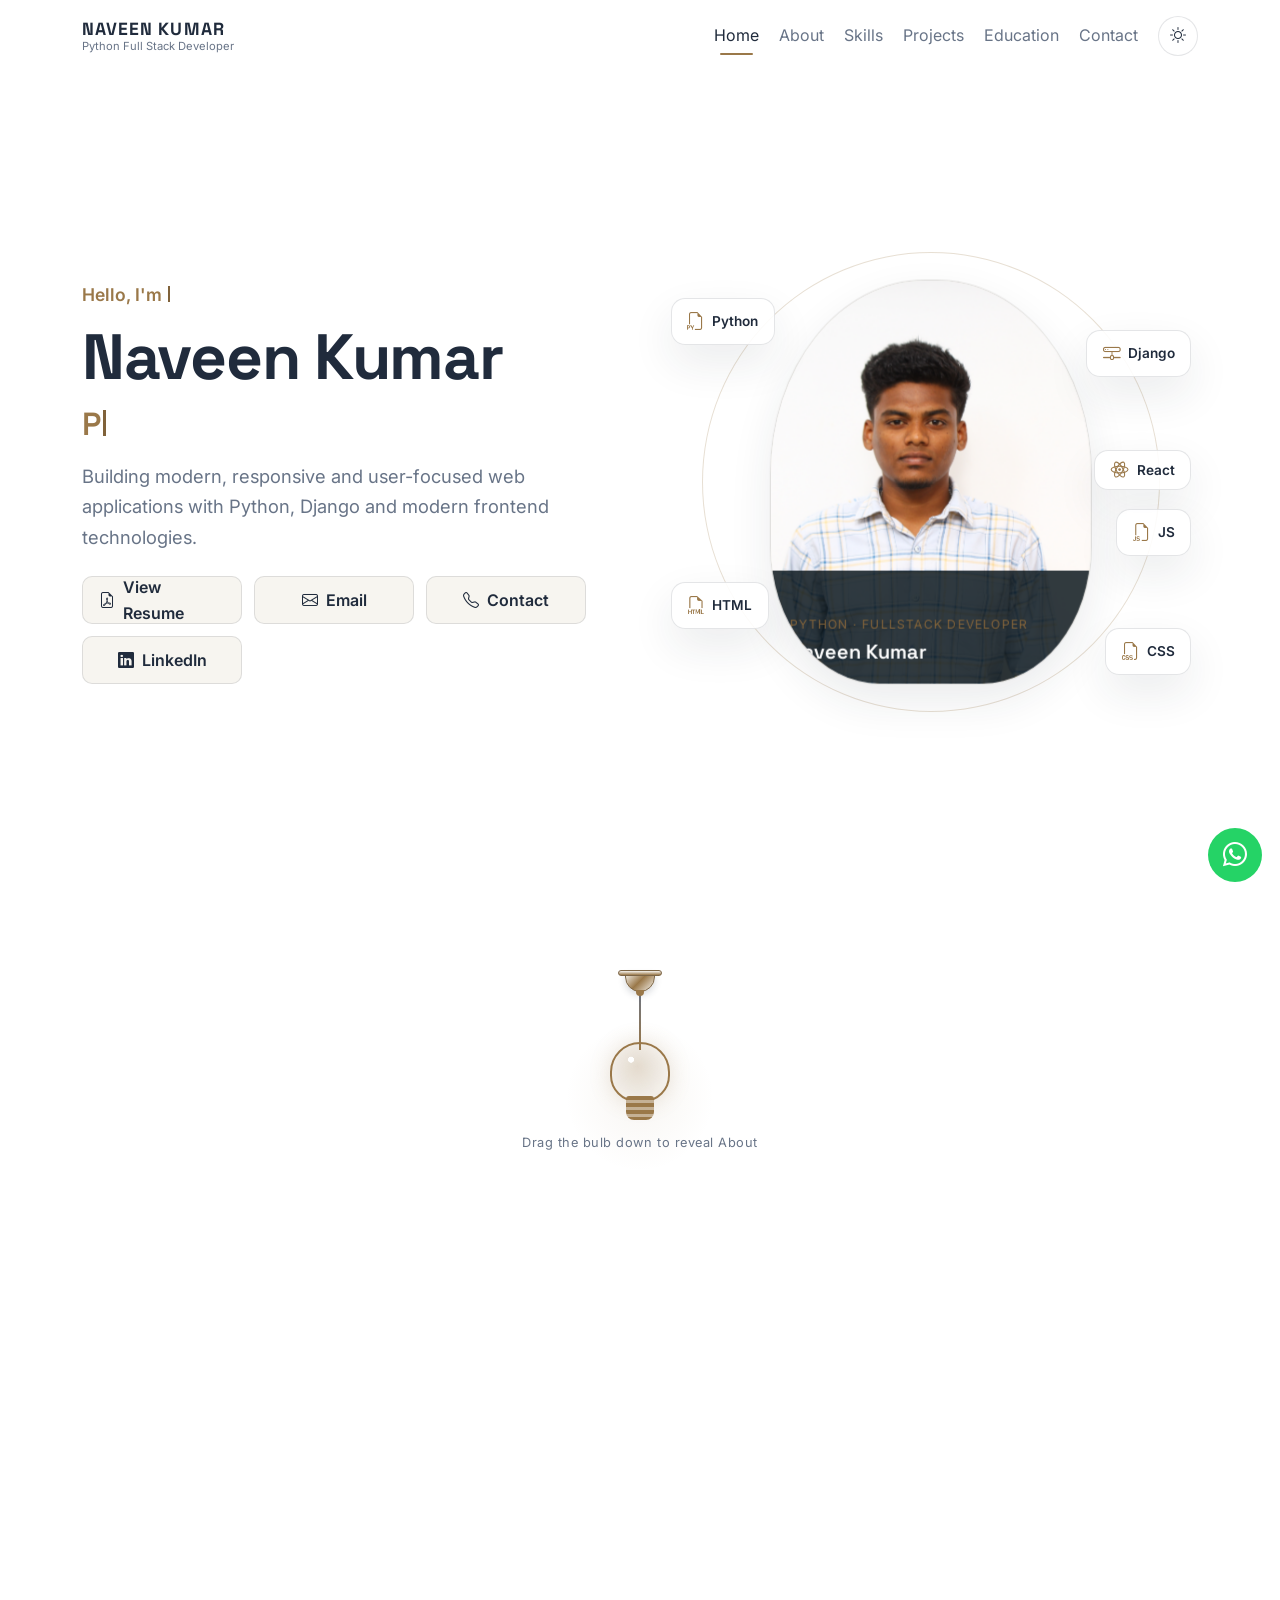
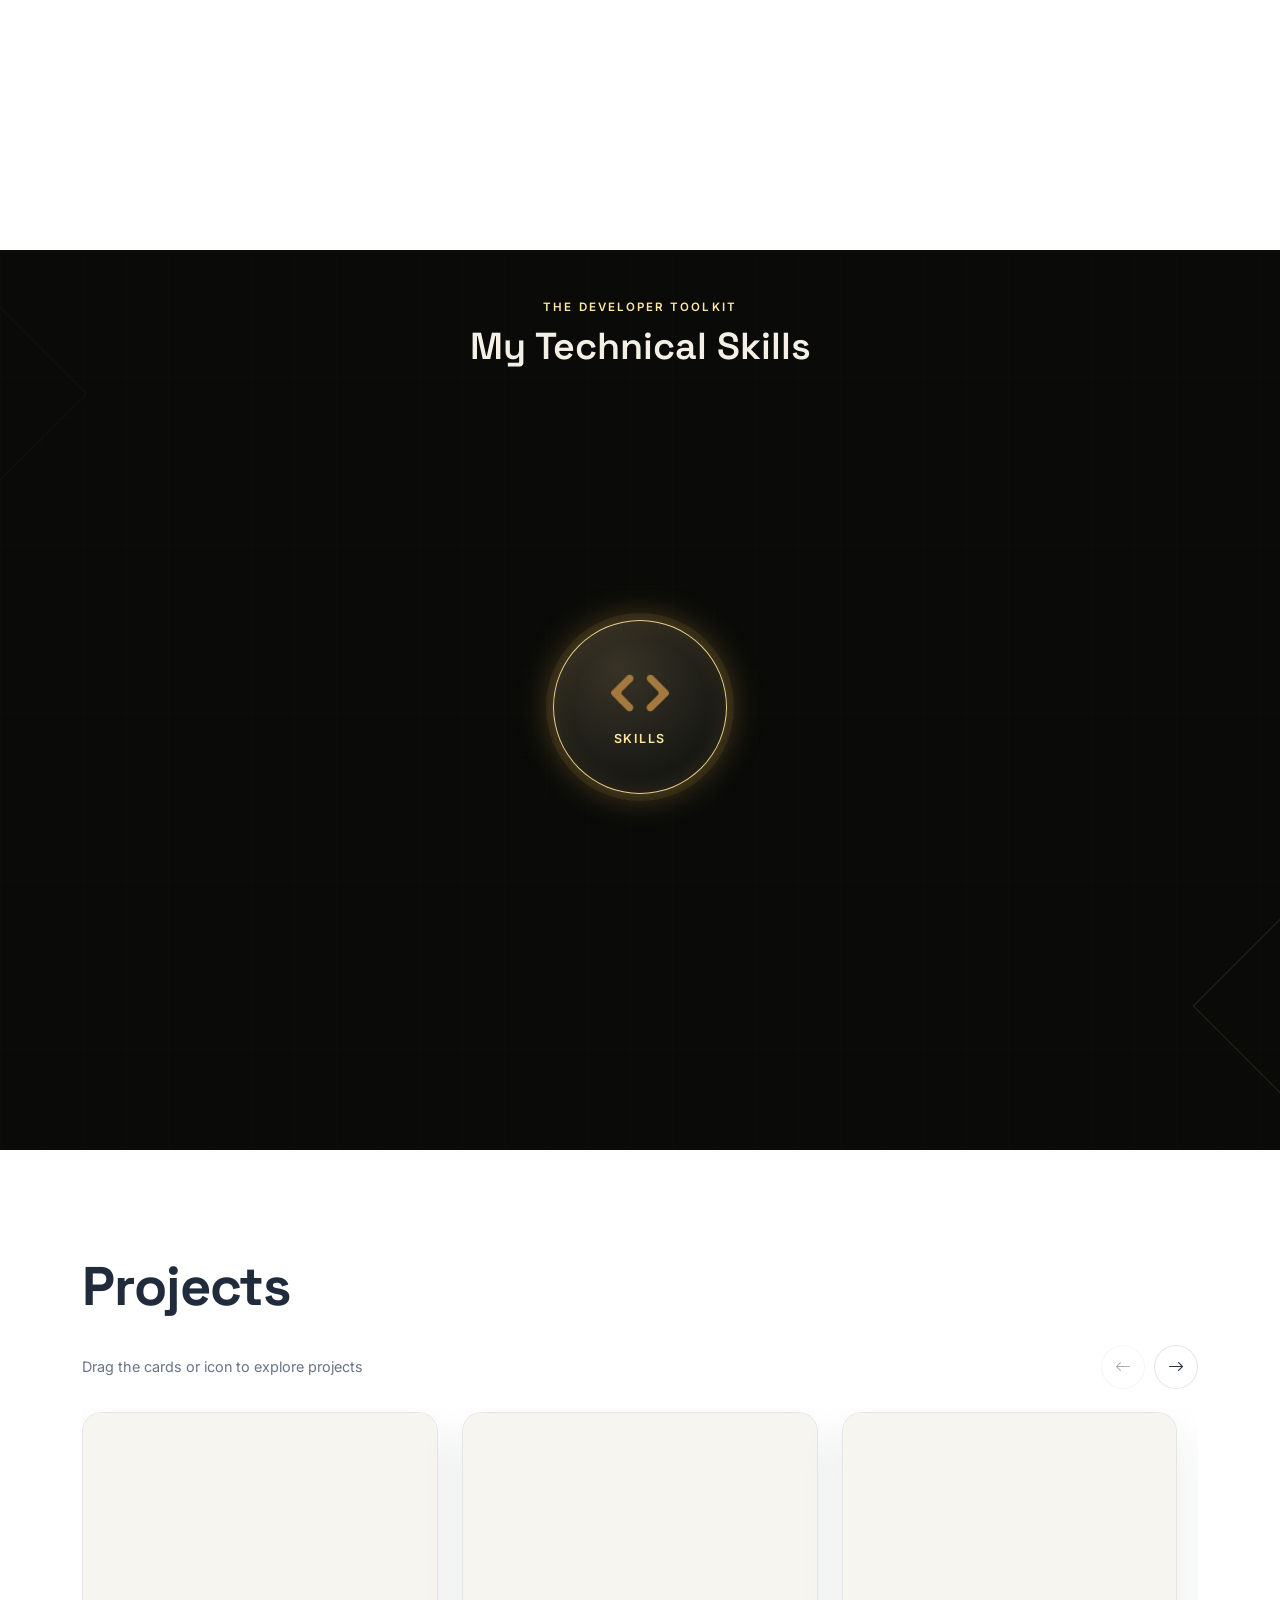
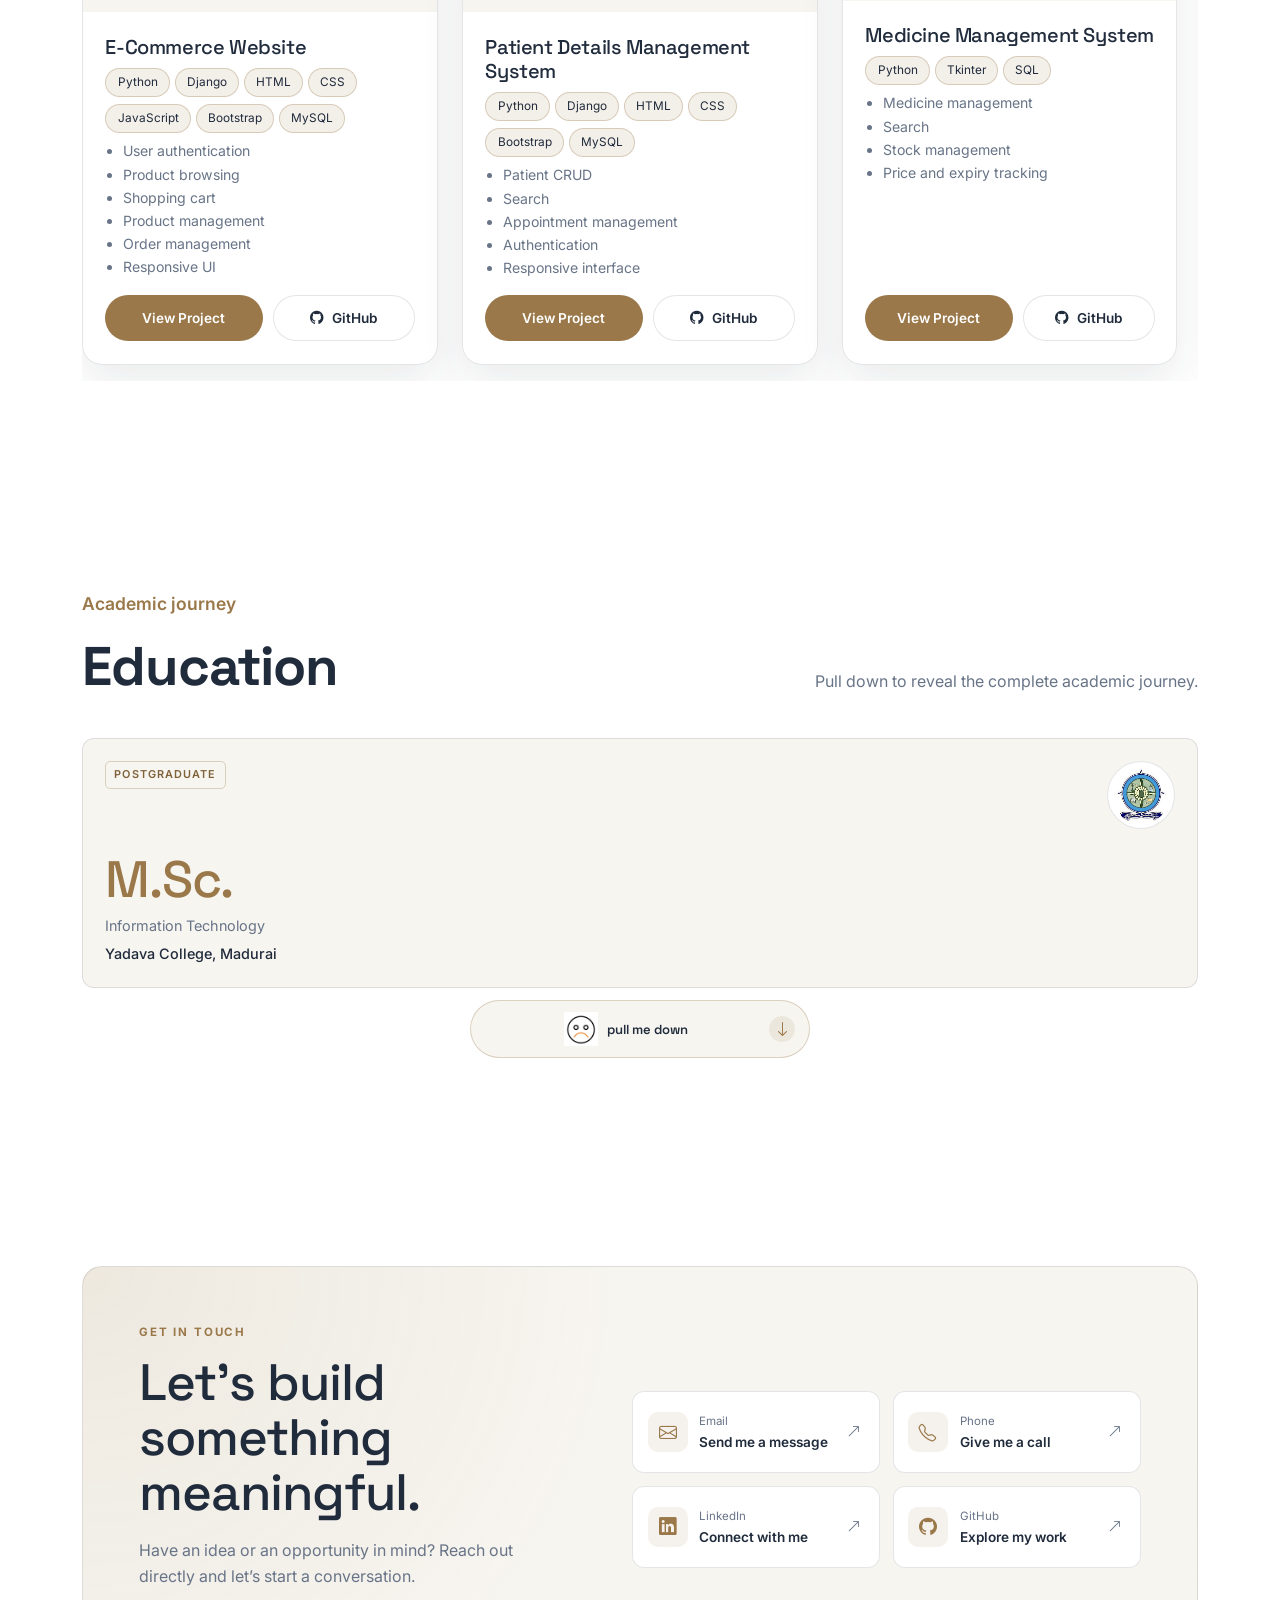
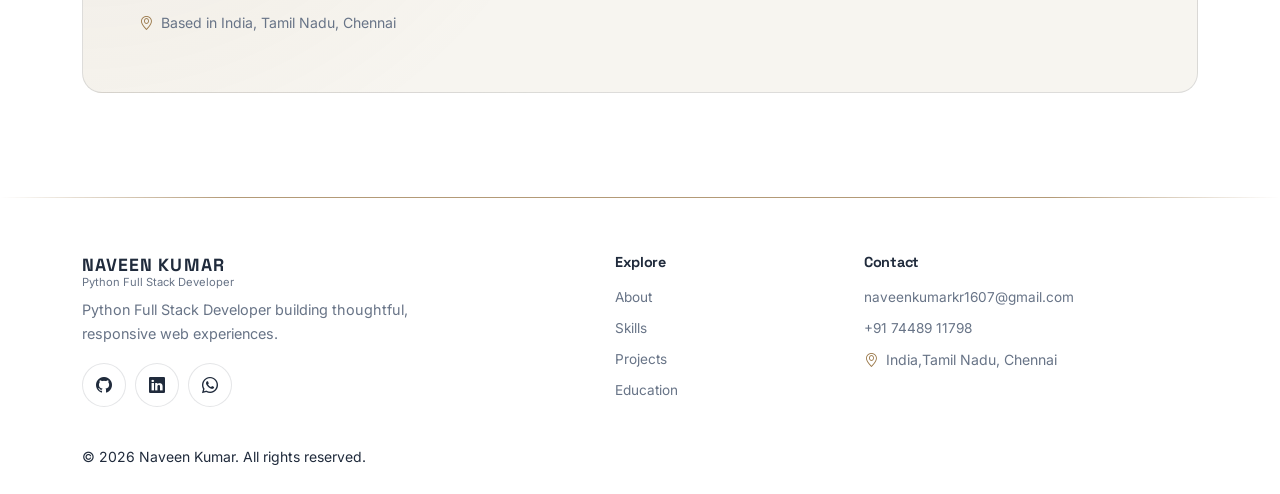
==== index.html @ 9c6b381c "creating creative ui animation portfolio" ====
<!doctype html>
<html lang="en" data-theme="light">
  <head>
    <meta charset="UTF-8" />
    <meta name="viewport" content="width=device-width, initial-scale=1" />
    <title>Naveen Kumar | Python Full Stack Developer</title>
    <meta
      name="description"
      content="Naveen Kumar is a Python Full Stack Developer building modern, responsive web applications with Python, Django and modern frontend technologies."
    />
    <meta name="theme-color" content="#ffffff" />
    <meta property="og:type" content="website" />
    <meta
      property="og:title"
      content="Naveen Kumar | Python Full Stack Developer"
    />
    <meta
      property="og:description"
      content="Modern, responsive and user-focused web applications with Python, Django and modern frontend technologies."
    />
    <meta property="og:image" content="assets/images/og-cover.png" />
    <!-- TODO: add a 1200x630 image -->
    <link
      rel="icon"
      href="data:image/svg+xml,%3Csvg xmlns='http://www.w3.org/2000/svg' viewBox='0 0 64 64'%3E%3Crect width='64' height='64' rx='16' fill='%239a7849'/%3E%3Ctext x='32' y='42' font-size='28' font-family='sans-serif' font-weight='700' fill='white' text-anchor='middle'%3ENK%3C/text%3E%3C/svg%3E"
    />
    <link rel="preconnect" href="https://fonts.googleapis.com" />
    <link rel="preconnect" href="https://fonts.gstatic.com" crossorigin />
    <link
      href="https://fonts.googleapis.com/css2?family=Inter:wght@400;500;600&family=Noto+Sans+Tamil:wght@500;600;700&family=Space+Grotesk:wght@500;600;700&display=swap"
      rel="stylesheet"
    />
    <link
      href="https://cdn.jsdelivr.net/npm/bootstrap@5.3.3/dist/css/bootstrap.min.css"
      rel="stylesheet"
    />
    <link
      href="https://cdn.jsdelivr.net/npm/bootstrap-icons@1.11.3/font/bootstrap-icons.min.css"
      rel="stylesheet"
    />
    <link
      href="https://cdn.jsdelivr.net/npm/aos@2.3.4/dist/aos.css"
      rel="stylesheet"
    />
    
    <link href="css/style.css" rel="stylesheet" />
    <link href="skills/skills.css" rel="stylesheet" />
  </head>
  <body>
    <!-- PRELOADER -->
    <div id="preloader" aria-live="polite">
      <div class="pl-core">
        <div class="pl-braces"><span>{</span><b>NK</b><span>}</span></div>
        <div class="pl-dots"><i></i><i></i><i></i></div>
        <p class="pl-text">for (let i = 0; i &lt; 100; i++) </p>
        <div class="pl-bar">{<div id="plFill"></div>}</div>
        <small id="plPct">0%</small>
      </div>
    </div>

    <!-- NAVBAR -->
    <nav class="navbar navbar-expand-lg fixed-top" id="nav">
      <div class="container">
        <a class="brand" href="#home"
          ><strong>NAVEEN KUMAR</strong
          ><small>Python Full Stack Developer</small></a
        >
        <button
          class="navbar-toggler collapsed"
          type="button"
          data-bs-toggle="collapse"
          data-bs-target="#menu"
          aria-controls="menu"
          aria-expanded="false"
          aria-label="Toggle navigation"
        >
          <span></span><span></span><span></span>
        </button>
        <div class="collapse navbar-collapse" id="menu">
          <ul class="navbar-nav ms-auto align-items-lg-center gap-lg-1">
            <li class="nav-item"><a class="nav-link" href="#home">Home</a></li>
            <li class="nav-item">
              <a class="nav-link" href="#about">About</a>
            </li>
            <li class="nav-item">
              <a class="nav-link" href="#skills">Skills</a>
            </li>
            <li class="nav-item">
              <a class="nav-link" href="#projects">Projects</a>
            </li>
            <li class="nav-item">
              <a class="nav-link" href="#education">Education</a>
            </li>
            <li class="nav-item">
              <a class="nav-link" href="#contact">Contact</a>
            </li>
            <li class="nav-item ms-lg-2">
              <button
                class="theme-btn"
                id="themeBtn"
                aria-label="Toggle dark/light theme"
              >
                <i class="bi bi-moon-stars"></i>
              </button>
            </li>
          </ul>
        </div>
      </div>
    </nav>

    <main>
      <!-- HERO -->
      <section id="home" class="hero">
        <div class="container">
          <div class="row align-items-center g-5">
            <div class="col-lg-6 reveal">
              <div class="hero-intro" id="heroIntro">
                <p
                  class="hello cursor-active"
                  data-tamil="வணக்கம், நான்"
                  lang="en"
                >
                  Hello, I'm
                </p>
                <h1
                  class="display-title"
                  data-tamil="நவீன் குமார்."
                  lang="en"
                >
                  Naveen Kumar
                </h1>
              </div>
              <h3
                class="typewriter"
                id="typewriter"
                aria-live="off"
                aria-label="Python, Django, and full-stack developer"
              >
                Python Developer
              </h3>
              <p class="lead-text">
                Building modern, responsive and user-focused web applications
                with Python, Django and modern frontend technologies.
              </p>
              <div class="hero-actions mt-4">
                <a
                  href="assets/resume/PythonDev_Naveen.pdf"
                  target="_blank"
                  rel="noopener"
                  class="btn-x hero-action"
                  ><i class="bi bi-file-earmark-pdf"></i> View Resume</a
                >
                <a
                  class="btn-x hero-action"
                  href="mailto:naveenkumarkr1607@gmail.com"
                  ><i class="bi bi-envelope"></i> Email</a
                >
                <a class="btn-x hero-action" href="#contact"
                  ><i class="bi bi-telephone"></i> Contact</a
                >
                <a
                  class="btn-x hero-action"
                  href="https://www.linkedin.com/in/naveenkumar0016"
                  target="_blank"
                  rel="noopener"
                  ><i class="bi bi-linkedin"></i> LinkedIn</a
                >
              </div>
            </div>
            <div class="col-lg-6 reveal" data-delay="150">
              <div class="scene" id="heroScene">
                <div
                  data-aos="flip-left"
                  data-aos-easing="ease-out-cubic"
                  data-aos-duration="2000"
                  class="hero-photo layer glass"
                  id="heroPhoto"
                  role="button"
                  tabindex="0"
                  aria-label="Click to flick the hero portrait"
                >
                  <span class="hero-photo-fallback" aria-hidden="true">NK</span>
                  <img
                    src="assets/images/IMG_9072.JPG"
                    alt="Portrait of Naveen Kumar"
                    fetchpriority="high"
                    onerror="this.hidden = true"
                  />
                  <div class="hero-photo-caption">
                    <span>Python · FullStack Developer</span>
                    <strong>Naveen Kumar</strong>
                  </div>
                </div>
                <div class="layer chip c-py glass" tabindex="0">
                  <i class="bi bi-filetype-py"></i>Python
                </div>
                <div class="layer chip c-dj glass" tabindex="0">
                  <i class="bi bi-hdd-network"></i>Django
                </div>                
                <div class="layer chip c-html glass" tabindex="0">
                  <i class="bi bi-filetype-html"></i>HTML
                </div>
                <div class="layer chip c-react glass" tabindex="0">
                  <svg class="react-mark" viewBox="0 0 32 32" aria-hidden="true">
                    <g fill="none" stroke="currentColor" stroke-width="1.8">
                      <ellipse cx="16" cy="16" rx="14" ry="5.5" />
                      <ellipse cx="16" cy="16" rx="14" ry="5.5" transform="rotate(60 16 16)" />
                      <ellipse cx="16" cy="16" rx="14" ry="5.5" transform="rotate(120 16 16)" />
                    </g>
                    <circle cx="16" cy="16" r="2.2" fill="currentColor" />
                  </svg>React
                </div>
                <div class="layer chip c-css glass" tabindex="0">
                  <i class="bi bi-filetype-css"></i>CSS
                </div>
                <div class="layer chip c-js glass" tabindex="0">
                  <i class="bi bi-filetype-js"></i>JS
                </div>
                <div class="layer hero-orbit" aria-hidden="true"></div>
              </div>
            </div>
          </div>
        </div>
      </section>

      <!-- ABOUT -->
      <section id="about" class="section">
        <div class="bulb-zone" id="bulbZone">
          <div class="bulb-mount" aria-hidden="true"></div>
          <div class="bulb-pendulum" id="bulbPendulum">
            <div class="wire" aria-hidden="true"></div>
            <button
              class="bulb"
              id="bulb"
              type="button"
              aria-label="Drag the bulb down to reveal the About section"
              aria-expanded="false"
            >
              <span class="bulb-shape" aria-hidden="true">
                <span class="bulb-glass"></span>
                <span class="bulb-base"></span>
              </span>
            </button>
          </div>
          <div class="glow" aria-hidden="true"></div>
          <p class="hint">Drag the bulb down to reveal About</p>
        </div>
        <div class="container" aria-hidden="true" inert>
          <h2 class="sec-title reveal">About me</h2>
          <div class="row g-5 align-items-center">
            <div class="col-lg-7 reveal">
              <p class="big">
                I am a passionate Python Full Stack Developer who enjoys turning
                ideas into responsive websites, web applications and practical
                software solutions.
              </p>
              <p class="muted">
                My toolkit covers Python, Django, HTML, CSS, JavaScript, React,
                Bootstrap and MySQL. I care about clean code, clear interfaces
                and applications that are easy to use.
              </p>
              <div class="row g-3 mt-3" id="stats">
                <div class="col-6 col-md-3">
                  <div class="stat glass" data-tilt>
                    <h3><span data-count="5">0</span>+</h3>
                    <p>Projects Completed</p>
                  </div>
                </div>
                <div class="col-6 col-md-3">
                  <div class="stat glass" data-tilt>
                    <h3><span data-count="12">0</span>+</h3>
                    <p>Technologies</p>
                  </div>
                </div>
                <div class="col-6 col-md-3">
                  <div class="stat glass" data-tilt>
                    <h3>Full Stack</h3>
                    <p>Development Focus</p>
                  </div>
                </div>
                <div class="col-6 col-md-3">
                  <div class="stat glass" data-tilt>
                    <h3>&infin;</h3>
                    <p>Learning &amp; Growth</p>
                  </div>
                </div>
              </div>
            </div>
            <div class="col-lg-5 reveal" data-delay="150">
              <div class="profile glass" data-tilt>
                <div class="avatar">
                  <img
                    src="assets/images/IMG_9072.JPG"
                    alt="Portrait of Naveen Kumar"
                    loading="lazy"
                    onerror="
                      this.replaceWith(
                        Object.assign(document.createElement('span'), {
                          textContent: 'NK',
                        }),
                      )
                    "
                  />
                </div>
                <h3>Naveen Kumar</h3>
                <p class="muted mb-3">Python Full Stack Developer</p>
                <ul class="facts">
                  <li>
                    <i class="bi bi-mortarboard"></i> M.Sc. in Information
                    Technology
                  </li>
                  <li>
                    <i class="bi bi-award"></i> Full-stack development
                    certification
                  </li>
                  <li>
                    <i class="bi bi-briefcase"></i> Internship at Shanthi IT Solution                  </li>
                  <li><i class="bi bi-geo-alt"></i> India</li>
                </ul>
              </div>
            </div>
          </div>
        </div>
      </section>

      <!-- SKILLS -->
      <section class="skills-showcase py-5" id="skills" aria-labelledby="skills-title">
        <video
          class="skills-background-video"
          autoplay
          muted
          loop
          playsinline
          preload="auto"
          aria-hidden="true"
          tabindex="-1"
        >
          <source src="skills/assets/background.mp4" type="video/mp4" />
        </video>
        <div class="skills-video-shade" aria-hidden="true"></div>
        <div class="container">
          <header class="skills-heading text-center">
            <p class="skills-eyebrow">THE DEVELOPER TOOLKIT</p>
            <h2 id="skills-title">My Technical Skills</h2>
          </header>

          <div class="skills-stage" aria-label="Interactive skills showcase">
            <svg class="connection-lines" viewBox="0 0 1000 660" aria-hidden="true">
              <path d="M500 330 C390 255 255 180 115 135" />
              <path d="M500 330 C500 225 500 145 500 72" />
              <path d="M500 330 C610 255 745 180 885 135" />
              <path d="M500 330 C650 330 780 330 920 330" />
              <path d="M500 330 C630 400 760 490 870 545" />
              <path d="M500 330 C500 425 500 505 500 585" />
              <path d="M500 330 C370 400 240 490 130 545" />
            </svg>

            <div class="energy-arcs" aria-hidden="true"><i></i><i></i><i></i></div>
            <div class="energy-sparks" aria-hidden="true">
              <i></i><i></i><i></i><i></i><i></i><i></i><i></i>
            </div>

            <button
              class="skill-trigger"
              type="button"
              aria-label="Reveal technology skills"
              aria-expanded="false"
              aria-controls="portfolio-skill-items"
            >
              <img
                class="skill-trigger-icon"
                src="assets/icons/code.png"
                alt=""
              />
              <span class="skill-trigger-label">Skills</span>
            </button>

            <div class="skill-items" id="portfolio-skill-items" aria-label="Technology skills">
              <article class="skill-node skill-javascript">
                <img src="skills/assets/icons/javascript.svg" alt="JavaScript logo" />
                <h3>JavaScript</h3>
              </article>
              <article class="skill-node skill-html">
                <img src="skills/assets/icons/html.svg" alt="HTML5 logo" />
                <h3>HTML5</h3>
              </article>
              <article class="skill-node skill-css">
                <img src="skills/assets/icons/css.svg" alt="CSS3 logo" />
                <h3>CSS3</h3>
              </article>
              <article class="skill-node skill-react">
                <img src="skills/assets/icons/react.svg" alt="React logo" />
                <h3>React</h3>
              </article>
              <article class="skill-node skill-python">
                <img src="skills/assets/icons/python.svg" alt="Python logo" />
                <h3>Python</h3>
              </article>
              <article class="skill-node skill-django">
                <img src="skills/assets/icons/django.svg" alt="Django logo" />
                <h3>Django</h3>
              </article>
              <article class="skill-node skill-mysql">
                <img src="skills/assets/icons/mysql.svg" alt="MySQL logo" />
                <h3>MySQL</h3>
              </article>
            </div>
          </div>
        </div>
      </section>

      <!-- PROJECTS -->
      <section id="projects" class="section">
        <div class="container">
          <h2 class="sec-title reveal">Projects</h2>
          <div class="project-carousel reveal">
            <div class="project-controls" aria-label="Project navigation">
              <p class="muted">Drag the cards or icon to explore projects</p>
              <div>
                <button
                  class="carousel-control"
                  id="projectPrev"
                  type="button"
                  aria-label="Show previous projects"
                  disabled
                >
                  <i class="bi bi-arrow-left"></i>
                </button>
                <button
                  class="carousel-control"
                  id="projectNext"
                  type="button"
                  aria-label="Show next projects"
                >
                  <i class="bi bi-arrow-right"></i>
                </button>
              </div>
            </div>
            <div class="project-track-wrap">
              <div
                class="project-track"
                id="projectGrid"
                tabindex="0"
                aria-label="Projects, drag or scroll horizontally"
              ></div>
            </div>
          </div>

        </div>
        <dialog class="project-dialog" id="projectDialog" aria-labelledby="projectDialogTitle">
          <div class="project-dialog-content">
            <button class="project-dialog-close" type="button" aria-label="Close project details">
              <i class="bi bi-x-lg" aria-hidden="true"></i>
            </button>
            <div class="project-dialog-gallery" id="projectDialogGallery" aria-hidden="true"></div>
            <div class="project-dialog-copy">
              <p class="hello">Project overview</p>
              <h2 id="projectDialogTitle"></h2>
              <p class="muted" id="projectDialogDescription"></p>
              <div class="project-dialog-tech" id="projectDialogTech"></div>
              <h3>Highlights</h3>
              <ul id="projectDialogFeatures"></ul>
            </div>
          </div>
        </dialog>
      </section>

      <!-- EDUCATION -->
      <section id="education" class="section education-section">
        <div class="container">
          <div class="education-heading reveal">
            <div>
              <p class="hello">Academic journey</p>
              <h2 class="sec-title">Education</h2>
            </div>
            <p class="education-intro">
              Pull down to reveal the complete academic journey.
            </p>
          </div>

          <div class="education-stage" id="educationStage">
            <div class="education-grid" id="educationGrid">
              
            </div>

            <button
              class="education-pull-zone"
              id="educationPullZone"
              type="button"
              tabindex="0"
              aria-label="Drag down to reveal the remaining education entries"
              aria-expanded="false"
            >
              <div class="education-pull-content">
                <div class="education-icon-wrap" aria-hidden="true">
                  <img
                    class="education-icon"
                    id="educationIcon"
                    src="assets/images/sad.gif"
                    alt=""
                    width="34"
                    height="34"
                    loading="eager"
                    decoding="async"
                  />
                </div>
                <div class="education-pull-label">
                  <p class="education-pull-title">pull me down</p>
                </div>
              </div>
              <div class="education-pull-icon" aria-hidden="true">
                <i class="bi bi-arrow-down"></i>
              </div>
            </button>
          </div>
        </div>
      </section>

      <!-- CONTACT -->
      <section id="contact" class="section contact-section" aria-labelledby="contact-title">
        <div class="container">
          <div class="contact-panel reveal">
            <div class="contact-copy">
              <p class="contact-eyebrow">GET IN TOUCH</p>
              <h2 id="contact-title">Let’s build something meaningful.</h2>
              <p>
                Have an idea or an opportunity in mind? Reach out directly and
                let’s start a conversation.
              </p>
              <span class="contact-location">
                <i class="bi bi-geo-alt" aria-hidden="true"></i>
                Based in India, Tamil Nadu, Chennai
              </span>
            </div>
            <div class="contact-actions" aria-label="Contact and professional links">
              <a class="contact-link" href="mailto:naveenkumarkr1607@gmail.com">
                <span class="contact-link-icon"><i class="bi bi-envelope" aria-hidden="true"></i></span>
                <span><small>Email</small><strong>Send me a message</strong></span>
                <i class="bi bi-arrow-up-right contact-link-arrow" aria-hidden="true"></i>
              </a>
              <a class="contact-link" href="tel:+917448911798">
                <span class="contact-link-icon"><i class="bi bi-telephone" aria-hidden="true"></i></span>
                <span><small>Phone</small><strong>Give me a call</strong></span>
                <i class="bi bi-arrow-up-right contact-link-arrow" aria-hidden="true"></i>
              </a>
              <a class="contact-link" href="https://www.linkedin.com/in/naveenkumar0016" target="_blank" rel="noopener noreferrer">
                <span class="contact-link-icon"><i class="bi bi-linkedin" aria-hidden="true"></i></span>
                <span><small>LinkedIn</small><strong>Connect with me</strong></span>
                <i class="bi bi-arrow-up-right contact-link-arrow" aria-hidden="true"></i>
              </a>
              <a class="contact-link" href="https://github.com/Naveen-kumaar" target="_blank" rel="noopener noreferrer">
                <span class="contact-link-icon"><i class="bi bi-github" aria-hidden="true"></i></span>
                <span><small>GitHub</small><strong>Explore my work</strong></span>
                <i class="bi bi-arrow-up-right contact-link-arrow" aria-hidden="true"></i>
              </a>
            </div>
          </div>
        </div>
      </section>
    </main>

    <!-- FOOTER -->
    <footer class="footer">
      <div class="footer-line"></div>
      <div class="container">
        <div class="footer-main">
          <div class="footer-brand">

          <a class="brand" href="#home"
          ><strong>NAVEEN KUMAR</strong
          ><small>Python Full Stack Developer</small></a>
            <p>Python Full Stack Developer building thoughtful, responsive web experiences.</p>
            <div class="socials" aria-label="Social profiles">
              <a href="https://github.com/Naveen-kumaar" target="_blank" rel="noopener noreferrer" aria-label="GitHub"><i class="bi bi-github"></i></a>
              <a href="https://www.linkedin.com/in/naveenkumar0016" target="_blank" rel="noopener noreferrer" aria-label="LinkedIn"><i class="bi bi-linkedin"></i></a>
              <a href="https://wa.me/917448911798" target="_blank" rel="noopener noreferrer" aria-label="WhatsApp"><i class="bi bi-whatsapp"></i></a>
            </div>
          </div>
          <nav class="footer-nav" aria-label="Footer navigation">
            <h2>Explore</h2>
            <a href="#about">About</a>
            <a href="#skills">Skills</a>
            <a href="#projects">Projects</a>
            <a href="#education">Education</a>
          </nav>
          <div class="footer-contact">
            <h2>Contact</h2>
            <a href="mailto:naveenkumarkr1607@gmail.com">naveenkumarkr1607@gmail.com</a>
            <a href="tel:+917448911798">+91 74489 11798</a>
            <span><i class="bi bi-geo-alt" aria-hidden="true"></i> India,Tamil Nadu, Chennai</span>
          </div>
        </div>
        <div class="footer-bottom">
          <small>&copy; <span id="footerYear">2026</span> Naveen Kumar. All rights reserved.</small>
        </div>
      </div>
    </footer>

    <!-- FLOATING BUTTONS -->
    <button id="toHero" class="fab-top" aria-label="Back to top">
      <i class="bi bi-arrow-up"></i>
    </button>
    <a
      href="https://wa.me/917448911798"
      target="_blank"
      rel="noopener"
      class="fab-wa"
      aria-label="Chat on WhatsApp"
      ><i class="bi bi-whatsapp"></i><span class="tip">Chat with me</span></a
    >

    <script src="https://cdn.jsdelivr.net/npm/bootstrap@5.3.3/dist/js/bootstrap.bundle.min.js"></script>
    <script src="https://cdn.jsdelivr.net/npm/aos@2.3.4/dist/aos.js"></script>
    <script src="js/script.js"></script>
    <script src="skills/skills.js"></script>
  </body>
</html>
---- css/style.css ----
/* ==========================================================
   NAVEEN KUMAR PORTFOLIO — DESIGN SYSTEM
   1 Tokens  2 Base  3 Components  4 Sections  5 Responsive
   ========================================================== */

/* 1. TOKENS ------------------------------------------------ */
:root {
  --bg: #ffffff;
  --bg2: #f7f5f0;
  --text: #202b3c;
  --muted: #687487;
  --a1: #9a7849;
  --a2: #9a7849;
  --cyan: #80623a;
  --accent-ink: #ffffff;
  --a1-rgb: 154, 120, 73;
  --glass: rgba(255, 255, 255, 0.88);
  --bd: rgba(32, 43, 60, 0.12);
  --shadow: 0 18px 44px rgba(32, 43, 60, 0.09);
  --glow: 0 12px 32px rgba(154, 120, 73, 0.12);
  --r: 20px;
  --r-sm: 12px;
  --ease: cubic-bezier(0.22, 0.8, 0.3, 1);
  --f-head: "Space Grotesk", system-ui, sans-serif;
  --f-body: "Inter", system-ui, sans-serif;
}
[data-theme="light"] {
  --bg: #ffffff;
  --bg2: #f7f5f0;
  --text: #202b3c;
  --muted: #687487;
  --a1: #9a7849;
  --a2: #9a7849;
  --cyan: #80623a;
  --accent-ink: #ffffff;
  --a1-rgb: 154, 120, 73;
  --glass: rgba(255, 255, 255, 0.88);
  --bd: rgba(32, 43, 60, 0.12);
  --shadow: 0 18px 44px rgba(32, 43, 60, 0.09);
  --glow: 0 0 36px rgba(154, 120, 73, 0.12);
}
[data-theme="dark"] {
  --bg: #111a26;
  --bg2: #1a2635;
  --text: #eef1f5;
  --muted: #a5afbd;
  --a1: #d2b47c;
  --a2: #d2b47c;
  --cyan: #e5d0a7;
  --accent-ink: #211b10;
  --a1-rgb: 210, 180, 124;
  --glass: rgba(255, 255, 255, 0.05);
  --bd: rgba(255, 255, 255, 0.12);
  --shadow: 0 20px 50px rgba(0, 0, 0, 0.3);
  --glow: 0 12px 32px rgba(210, 180, 124, 0.15);
}

/* 2. BASE -------------------------------------------------- */
* {
  box-sizing: border-box;
}
html {
  scroll-behavior: smooth;
  scroll-padding-top: 80px;
  overflow-x: clip;
}
body {
  margin: 0;
  background: var(--bg);
  color: var(--text);
  font-family: var(--f-body);
  line-height: 1.65;
  overflow-x: hidden;
  transition:
    background 0.5s,
    color 0.5s;
}
h1,
h2,
h3,
h4 {
  font-family: var(--f-head);
  letter-spacing: -0.02em;
}
a {
  color: inherit;
  text-decoration: none;
}
img {
  max-width: 100%;
  display: block;
}
.muted {
  color: var(--muted);
}
:focus-visible {
  outline: 2px solid var(--cyan);
  outline-offset: 3px;
  border-radius: 6px;
}
::selection {
  background: var(--a2);
  color: #fff;
}

.glass {
  background: var(--glass);
  border: 1px solid var(--bd);
  border-radius: var(--r);
  box-shadow: var(--shadow);
  transition:
    border-color 0.3s,
    box-shadow 0.3s,
    transform 0.25s var(--ease),
    background 0.5s;
}
.glass:hover {
  border-color: rgba(var(--a1-rgb), 0.55);
  box-shadow: var(--shadow), var(--glow);
}
.grad {
  color: var(--a1);
}

/* PRELOADER */
#preloader {
  position: fixed;
  inset: 0;
  z-index: 9999;
  background: var(--bg);
  display: grid;
  place-items: center;
  transition:
    opacity 0.7s,
    visibility 0.7s,
    transform 0.7s var(--ease);
}
#preloader.done {
  opacity: 0;
  visibility: hidden;
  transform: scale(1.06);
}
.pl-core {
  text-align: center;
  width: min(300px, 80vw);
}
.pl-braces {
  font: 700 3.4rem var(--f-head);
  display: flex;
  justify-content: center;
  align-items: center;
  gap: 0.5rem;
}
.pl-braces span {
  background: var(--a1);
  -webkit-background-clip: text;
  background-clip: text;
  color: transparent;
  animation: brace 1.2s ease-in-out infinite alternate;
}
.pl-braces span:last-child {
  animation-delay: 0.6s;
}
.pl-braces b {
  font-size: 2rem;
  letter-spacing: 0.1em;
  text-shadow: 0 0 24px var(--a1);
}
@keyframes brace {
  from {
    transform: translateX(-6px);
    opacity: 0.6;
  }
  to {
    transform: translateX(6px);
    opacity: 1;
  }
}
.pl-dots {
  display: flex;
  justify-content: center;
  gap: 8px;
  margin: 1rem 0;
}
.pl-dots i {
  width: 8px;
  height: 8px;
  border-radius: 50%;
  background: var(--cyan);
  box-shadow: 0 0 12px var(--cyan);
  animation: dot 1s infinite;
}
.pl-dots i:nth-child(2) {
  animation-delay: 0.15s;
  background: var(--a1);
}
.pl-dots i:nth-child(3) {
  animation-delay: 0.3s;
  background: var(--a2);
}
@keyframes dot {
  50% {
    transform: translateY(-9px);
  }
}
.pl-text {
  display: inline-block;
  width: 29ch;
  max-width: 100%;
  overflow: hidden;
  border-right: 2px solid var(--a1);
  color: var(--muted);
  margin: 0.2rem 0 1rem;
  font: 0.82rem/1.5 ui-monospace, SFMono-Regular, Consolas, monospace;
  text-align: left;
  white-space: nowrap;
  animation: pl-render 1.1s steps(29, end) infinite alternate;
}
@keyframes pl-render {
  from {
    width: 0;
  }
  to {
    width: 29ch;
  }
}
.pl-bar {
  height: 4px;
  border-radius: 4px;
  background: var(--bd);
  overflow: hidden;
}
#plFill {
  height: 100%;
  width: 0;
  background: var(--a1);
  box-shadow: 0 0 14px var(--a1);
}
#plPct {
  color: var(--muted);
  font-size: 0.75rem;
}

/* 3. COMPONENTS ------------------------------------------------ */
.btn-x {
  display: inline-flex;
  align-items: center;
  justify-content: center;
  gap: 0.5rem;
  padding: 0.85rem 1.7rem;
  border-radius: 999px;
  font-weight: 600;
  border: 1px solid transparent;
  cursor: pointer;
  min-height: 46px;
  transition: color 0.2s ease, background-color 0.2s ease, border-color 0.2s ease;
  will-change: transform;
}
.btn-x.primary {
  background: var(--a1);
  color: var(--accent-ink);
}
.btn-x.primary:hover {
  background: var(--cyan);
}
.btn-x.ghost {
  background: var(--glass);
  border-color: var(--bd);
  color: var(--text);
}
.btn-x.ghost:hover {
  border-color: var(--a1);
}
.btn-x.sm {
  padding: 0.5rem 1.1rem;
  font-size: 0.85rem;
}
.sec-title {
  font-size: clamp(2rem, 5vw, 3.4rem);
  font-weight: 700;
  margin-bottom: 2.6rem;
}
.sub-title {
  font-size: clamp(1.5rem, 3vw, 2.1rem);
}
.section {
  padding: 6.5rem 0;
  position: relative;
}
.badge-t {
  display: inline-block;
  padding: 0.22rem 0.7rem;
  margin: 0 0.3rem 0.4rem 0;
  border-radius: 999px;
  font-size: 0.74rem;
  background: rgba(var(--a1-rgb), 0.12);
  border: 1px solid rgba(var(--a1-rgb), 0.3);
  color: var(--text);
  transition: transform 0.3s var(--ease);
}

/* NAVBAR */
.navbar {
  padding: 0.9rem 0;
  transition:
    background 0.4s,
    padding 0.4s,
    border-color 0.4s;
  border-bottom: 1px solid transparent;
}
.navbar.scrolled {
  background: color-mix(in srgb, var(--bg) 80%, transparent);
  border-color: var(--bd);
  padding: 0.55rem 0;
}
.brand {
  display: flex;
  flex-direction: column;
  line-height: 1.15;
}
.brand strong {
  font: 700 1.1rem var(--f-head);
  letter-spacing: 0.06em;
}
.brand small {
  font-size: 0.7rem;
  color: var(--muted);
}
.navbar .nav-link {
  color: var(--muted);
  position: relative;
  padding: 0.5rem 0.85rem;
  transition: color 0.3s;
}
.navbar .nav-link::after {
  content: "";
  position: absolute;
  left: 0.85rem;
  right: 0.85rem;
  bottom: 2px;
  height: 2px;
  border-radius: 2px;
  background: var(--a1);
  transform: scaleX(0);
  transition: transform 0.35s var(--ease);
}
.navbar .nav-link:hover,
.navbar .nav-link.active {
  color: var(--text);
}
.navbar .nav-link.active::after {
  transform: scaleX(1);
}
.theme-btn {
  width: 40px;
  height: 40px;
  border-radius: 50%;
  border: 1px solid var(--bd);
  background: var(--glass);
  color: var(--text);
  transition: transform 0.4s var(--ease);
}
.theme-btn:hover {
  transform: rotate(25deg) scale(1.08);
}
.navbar-toggler {
  border: 0;
  padding: 8px;
  width: 42px;
  height: 42px;
  display: flex;
  flex-direction: column;
  justify-content: center;
  gap: 6px;
}
.navbar-toggler:focus {
  box-shadow: none;
}
.navbar-toggler span {
  display: block;
  height: 2px;
  background: var(--text);
  border-radius: 2px;
  transition:
    transform 0.35s,
    opacity 0.3s;
}
.navbar-toggler:not(.collapsed) span:nth-child(1) {
  transform: translateY(8px) rotate(45deg);
}
.navbar-toggler:not(.collapsed) span:nth-child(2) {
  opacity: 0;
}
.navbar-toggler:not(.collapsed) span:nth-child(3) {
  transform: translateY(-8px) rotate(-45deg);
}
@media (max-width: 991px) {
  .navbar-collapse {
    margin-top: 0.8rem;
    padding: 1rem;
    border-radius: var(--r);
    background: color-mix(in srgb, var(--bg) 88%, transparent);
    border: 1px solid var(--bd);
  }
  .navbar .nav-link {
    padding: 0.7rem 0.4rem;
  }
  .navbar .nav-link::after {
    display: none;
  }
  .navbar .nav-link.active {
    color: var(--cyan);
  }
  .footer-bottom {
    display: flex;
    align-items: center;
    justify-content: space-between;
    gap: 1rem;
    padding-top: 1.2rem;
    border-top: 1px solid var(--bd);
    color: var(--muted);
  }
  .footer-bottom small,
  .footer-bottom a {
    font-size: 0.78rem;
  }
  .footer-bottom a {
    display: inline-flex;
    align-items: center;
    gap: 0.4rem;
    color: var(--muted);
    transition: color 0.2s ease;
  }
  .footer-bottom a:hover {
    color: var(--a1);
  }
}

/* 4. SECTIONS ------------------------------------------------ */
/* Hero */
.hero {
  min-height: 100vh;
  display: flex;
  align-items: center;
  padding: 8rem 0 4rem;
}
.hello {
  color: var(--a1);
  font-weight: 600;
  font-size: 1.1rem;
}
.hero .hello[lang="ta"],
.hero .display-title[lang="ta"] {
  font-family: "Noto Sans Tamil", var(--f-head);
}
.hero .hello.cursor-active::after,
.hero .display-title.cursor-active::after {
  display: inline-block;
  height: 0.9em;
  margin-left: 0.12em;
  border-right: 2px solid var(--cyan);
  content: "";
  vertical-align: -0.06em;
  animation: caret 0.8s steps(2, start) infinite;
}
.display-title {
  font-size: clamp(3rem, 5vw, 4.5rem);
  font-weight: 700;
  line-height: 1.02;
  margin: 0.15rem 0 0.9rem;
  color: var(--text);
}
.lead-text {
  font-size: 1.15rem;
  color: var(--muted);
  max-width: 34rem;
}
.typewriter {
  display: block;
  min-height: 1.25em;
  white-space: nowrap;
  margin: 0 0 1rem;
  font-size: clamp(1.45rem, 2.5vw, 2rem);
  font-weight: 600;
  color: var(--a1);
  letter-spacing: -0.025em;
}
.typewriter::after {
  content: "";
  display: inline-block;
  height: 0.82em;
  margin-left: 0.08em;
  border-right: 3px solid var(--cyan);
  vertical-align: -0.04em;
  animation: caret 0.8s steps(2, start) infinite;
}
@keyframes caret {
  to {
    visibility: hidden;
  }
}
.hero-actions {
  display: flex;
  flex-wrap: wrap;
  gap: 0.75rem;
}
.hero-action {
  width: 160px;
  min-width: 160px;
  height: 48px;
  padding: 0.7rem 1rem;
  border: 1px solid var(--bd);
  border-radius: 10px;
  background: var(--bg2);
  color: var(--text);
}
.hero-action:hover {
  background: var(--a1);
  border-color: var(--a1);
  color: var(--accent-ink);
}
.scene {
  position: relative;
  height: 460px;
  max-width: 520px;
  margin: 0 auto;
  isolation: isolate;
  perspective: 1000px;
  transform-style: preserve-3d;
}
.layer {
  position: absolute;
  transition: transform 0.25s ease-out;
}
.hero-photo {
  z-index: 2;
  top: 50%;
  left: 50%;
  right: auto;
  bottom: auto;
  width: 62%;
  height: 88%;
  translate: -50% -50%;
  overflow: hidden;
  border-radius: 48% 48% 34% 34%;
  background: var(--bg2);
  box-shadow: var(--shadow);
  transition: box-shadow 0.3s ease, border-color 0.3s ease;
}
.hero-photo::after {
  content: "";
  position: absolute;
  z-index: 4;
  top: -20%;
  bottom: -20%;
  left: -40%;
  width: 28%;
  background: rgba(255, 255, 255, 0.48);
  opacity: 0;
  pointer-events: none;
  transform: skewX(-18deg);
}
.hero-photo:hover {
  animation: portrait-shake 420ms ease-in-out;
  box-shadow: var(--shadow), var(--glow);
}
.hero-photo:hover::after {
  animation: portrait-flash 620ms ease-out;
}
.hero-photo.is-flicking {
  animation: hero-flick 650ms cubic-bezier(0.2, 0.8, 0.2, 1);
}
.hero-photo.is-flicking::after {
  animation: portrait-flash 620ms ease-out;
}
@keyframes hero-flick {
  0% {
    rotate: 0deg;
    scale: 1;
  }
  18% {
    rotate: -9deg;
    scale: 0.98;
  }
  38% {
    rotate: 8deg;
    scale: 1.015;
  }
  58% {
    rotate: -5deg;
    scale: 0.995;
  }
  78% {
    rotate: 3deg;
    scale: 1.01;
  }
  100% {
    rotate: 0deg;
    scale: 1;
  }
}
@keyframes portrait-flash {
  15% {
    opacity: 0.8;
  }
  100% {
    left: 125%;
    opacity: 0;
  }
}
@keyframes portrait-shake {
  20% {
    rotate: -1.2deg;
  }
  40% {
    rotate: 1.2deg;
  }
  60% {
    rotate: -0.7deg;
  }
  80% {
    rotate: 0.7deg;
  }
}
.hero-photo:focus-within {
  border-color: var(--a1);
}
.hero-photo img {
  position: relative;
  z-index: 1;
  width: 100%;
  height: 100%;
  object-fit: cover;
  object-position: center top;
}
.hero-photo-fallback {
  position: absolute;
  inset: 0;
  display: grid;
  place-items: center;
  color: var(--cyan);
  font: 700 clamp(6rem, 18vw, 10rem) var(--f-head);
  background: var(--bg2);
}
.hero-photo-caption {
  position: absolute;
  z-index: 5;
  inset: auto 0 0;
  display: flex;
  flex-direction: column;
  gap: 0.2rem;
  padding: 2.8rem 1.2rem 1.2rem;
  background: rgba(4, 16, 22, 0.82);
  color: #fff;
}
.hero-photo-caption span {
  color: var(--cyan);
  font-size: 0.76rem;
  letter-spacing: 0.1em;
  text-transform: uppercase;
}
.hero-photo-caption strong {
  font: 600 1.25rem var(--f-head);
}
.hero-orbit {
  inset: 0 6%;
  border: 1px solid rgba(var(--a1-rgb), 0.24);
  border-radius: 50%;
  transform: rotate(-18deg);
  pointer-events: none;
}
.chip {
  z-index: 3;
  padding: 0.5rem 0.95rem;
  border-radius: 14px;
  display: flex;
  gap: 0.45rem;
  align-items: center;
  font-weight: 600;
  font-size: 0.85rem;
  cursor: pointer;
  transition:
    translate 0.22s ease,
    scale 0.22s ease,
    border-color 0.22s ease,
    box-shadow 0.22s ease;
}
.chip:hover,
.chip:focus-visible {
  z-index: 6;
  translate: 0 -4px;
  scale: 1.07;
  border-color: var(--a1);
  box-shadow: var(--shadow), var(--glow);
}
.chip i,
.chip .react-mark {
  color: var(--a1);
  transition: transform 0.22s ease;
}
.chip:hover i,
.chip:focus-visible i,
.chip:hover .react-mark,
.chip:focus-visible .react-mark {
  transform: scale(1.35) translateY(-2px);
}
.chip .react-mark {
  width: 1.2rem;
  height: 1.2rem;
  flex: 0 0 auto;
  overflow: visible;
}
.chip i {
  font-size: 1.1rem;
}
.c-py {
  top: 10%;
  left: 0;
}
.c-dj {
  top: 17%;
  right: 0;
}
.c-html {
  bottom: 18%;
  left: 0;
}
.c-css {
  bottom: 8%;
  right: 0;
}
.c-js {
  bottom: 34%;
  right: 0;
}
.c-react {
  top: 43%;
  right: 0;
}
/* About */
#about {
  min-height: 520px;
  overflow: hidden;
}
#about > .container {
  opacity: 0;
  visibility: hidden;
  pointer-events: none;
  transform: translateY(18px);
  transition:
    opacity 0.65s ease,
    transform 0.65s var(--ease),
    visibility 0.65s;
}
#about.lit > .container {
  opacity: 1;
  visibility: visible;
  pointer-events: auto;
  transform: none;
}
.bulb-zone {
  --pull: 0px;
  --swing-angle: 0deg;
  position: relative;
  display: flex;
  flex-direction: column;
  align-items: center;
  height: 210px;
  margin: -2rem auto 0;
  touch-action: none;
}
.bulb-pendulum {
  position: absolute;
  z-index: 1;
  top: 14px;
  left: 50%;
  width: 0;
  height: 0;
  transform: rotate(var(--swing-angle));
  transform-origin: top center;
  transition: transform 0.22s cubic-bezier(0.2, 0.7, 0.25, 1);
  animation: bulb-idle-sway 4.6s ease-in-out infinite alternate;
  will-change: transform;
}
@keyframes bulb-idle-sway {
  from {
    rotate: -2.2deg;
  }
  to {
    rotate: 2.2deg;
  }
}
.wire {
  position: absolute;
  top: 0;
  left: -1px;
  width: 2px;
  height: calc(64px + var(--pull));
  background: linear-gradient(var(--muted), var(--a1));
  transition: height 0.18s var(--ease);
}
.bulb-mount {
  position: absolute;
  z-index: 2;
  top: 0;
  left: 50%;
  width: 30px;
  height: 20px;
  border: 1px solid color-mix(in srgb, var(--a1) 75%, var(--text));
  border-radius: 3px 3px 15px 15px;
  background: linear-gradient(135deg, var(--bg2), var(--a1) 48%, var(--bg2));
  box-shadow: 0 3px 7px rgba(32, 43, 60, 0.18);
  transform: translateX(-50%);
}
.bulb-mount::before {
  position: absolute;
  top: -3px;
  left: -8px;
  width: 44px;
  height: 6px;
  border: 1px solid color-mix(in srgb, var(--a1) 75%, var(--text));
  border-radius: 4px;
  background: linear-gradient(var(--bg2), var(--a1));
  content: "";
}
.bulb-mount::after {
  position: absolute;
  bottom: -5px;
  left: 50%;
  width: 8px;
  height: 6px;
  border-radius: 0 0 4px 4px;
  background: var(--a1);
  content: "";
  transform: translateX(-50%);
}
.bulb {
  position: absolute;
  z-index: 3;
  top: 56px;
  left: 0;
  width: 76px;
  height: 86px;
  padding: 0;
  border: 0;
  background: transparent;
  cursor: grab;
  transform: translate(-50%, var(--pull));
  transform-origin: top center;
  transition: transform 0.4s var(--ease);
  -webkit-tap-highlight-color: transparent;
}
.bulb:active {
  cursor: grabbing;
}
.bulb-shape {
  position: relative;
  display: block;
  width: 100%;
  height: 100%;
}
.bulb-glass {
  position: absolute;
  top: 0;
  left: 8px;
  width: 60px;
  height: 60px;
  border: 2px solid var(--a1);
  border-radius: 50% 50% 44% 44%;
  background:
    radial-gradient(circle at 34% 28%, #fff 0 5%, transparent 6%),
    radial-gradient(circle at 45% 40%, rgba(var(--a1-rgb), 0.24), rgba(var(--a1-rgb), 0.07) 68%);
  box-shadow: 0 0 22px rgba(var(--a1-rgb), 0.2);
}
.bulb-base {
  position: absolute;
  top: 54px;
  left: 24px;
  width: 28px;
  height: 24px;
  border-radius: 3px 3px 8px 8px;
  background: repeating-linear-gradient(
    to bottom,
    var(--a1) 0 4px,
    color-mix(in srgb, var(--a1) 58%, var(--bg)) 4px 7px
  );
}
.glow {
  position: absolute;
  top: 50px;
  left: 50%;
  width: 150px;
  height: 150px;
  border-radius: 50%;
  background: radial-gradient(circle, rgba(var(--a1-rgb), 0.2), transparent 70%);
  opacity: 0.35;
  transform: translateX(-50%);
  transition: opacity 0.5s, scale 0.5s;
  pointer-events: none;
}
#about.lit .glow {
  opacity: 1;
  scale: 1.45;
}
.hint {
  position: absolute;
  top: 160px;
  margin: 0;
  color: var(--muted);
  font-size: 0.8rem;
  letter-spacing: 0.04em;
}
.bulb-zone.is-pulling .bulb-pendulum {
  transition: none;
  animation-play-state: paused;
}
.bulb-zone.is-releasing .bulb-pendulum {
  transition: transform 0.82s cubic-bezier(0.18, 1.32, 0.36, 1);
}
.bulb-zone.is-pulling .wire {
  transition: none;
}
.bulb-zone.is-pulling .bulb {
  transition: none;
}
.big {
  font-size: clamp(1.25rem, 2.4vw, 1.7rem);
  font-family: var(--f-head);
  line-height: 1.4;
}
.stat {
  padding: 1.2rem;
  text-align: center;
  height: 100%;
}
.stat h3 {
  font-size: 1.5rem;
  margin: 0;
}
.stat p {
  margin: 0;
  color: var(--muted);
  font-size: 0.82rem;
}
.profile {
  padding: 2rem;
  text-align: center;
}
.avatar {
  width: 120px;
  height: 120px;
  border-radius: 50%;
  margin: 0 auto 1rem;
  padding: 3px;
  background: var(--a1);
  box-shadow: var(--glow);
}
.avatar img,
.avatar span {
  width: 100%;
  height: 100%;
  border-radius: 50%;
  object-fit: cover;
  background: var(--bg2);
  display: grid;
  place-items: center;
  font: 700 2rem var(--f-head);
}
.facts {
  list-style: none;
  padding: 0;
  margin: 0;
  text-align: left;
}
.facts li {
  padding: 0.55rem 0;
  border-top: 1px solid var(--bd);
  color: var(--muted);
  font-size: 0.92rem;
}
.facts i {
  color: var(--cyan);
  margin-right: 0.6rem;
}

/* Skills */
#skillsWrap {
  display: grid;
  grid-template-columns: repeat(2, minmax(0, 1fr));
  gap: 1.25rem;
}
.skill-group {
  min-width: 0;
  padding: 1.35rem 1.5rem;
  border: 1px solid var(--bd);
  border-radius: var(--r);
  background:
    linear-gradient(145deg, rgba(var(--a1-rgb), 0.07), transparent 55%),
    var(--bg2);
  box-shadow: var(--shadow);
}
.skill-group-heading {
  display: flex;
  align-items: baseline;
  gap: 0.7rem;
  padding-bottom: 0.9rem;
  border-bottom: 1px solid var(--bd);
}
.skill-group-heading h3 {
  margin: 0;
  font-size: 1.15rem;
}
.skill-group-index,
.skill-group-count {
  color: var(--muted);
  font: 500 0.7rem var(--f-body);
  letter-spacing: 0.1em;
}
.skill-group-count {
  margin-left: auto;
}
.skill-list {
  list-style: none;
  margin: 0;
  padding: 0;
}
.skill-item {
  display: flex;
  align-items: center;
  min-width: 0;
  gap: 0.85rem;
  padding: 0.85rem 0;
  border-bottom: 1px solid var(--bd);
}
.skill-item:last-child {
  padding-bottom: 0;
  border-bottom: 0;
}
.skill-icon {
  display: grid;
  width: 40px;
  height: 40px;
  flex: 0 0 auto;
  place-items: center;
  border: 1px solid var(--bd);
  border-radius: 11px;
  background: rgba(var(--a1-rgb), 0.1);
  color: var(--cyan);
}
.skill-icon i {
  font-size: 1.2rem;
}
.skill-copy {
  display: grid;
  min-width: 0;
  gap: 0.15rem;
}
.skill-copy strong {
  font: 600 0.92rem var(--f-head);
}
.skill-copy small {
  color: var(--muted);
  font-size: 0.76rem;
  line-height: 1.4;
}
.skill-item-arrow {
  margin-left: auto;
  color: var(--a1);
  opacity: 0;
  transform: translate(-3px, 3px);
  transition: opacity 0.2s ease, transform 0.2s ease;
}
.skill-item:hover .skill-item-arrow {
  opacity: 1;
  transform: none;
}

/* Projects */
.project-carousel {
  position: relative;
}
.project-controls {
  display: flex;
  align-items: center;
  justify-content: space-between;
  gap: 1rem;
  margin: -1rem 0 1.2rem;
}
.project-controls p {
  margin: 0;
  font-size: 0.9rem;
}
.project-track-wrap {
  position: relative;
}
.project-controls > div {
  display: flex;
  gap: 0.55rem;
}
.carousel-control {
  display: grid;
  place-items: center;
  width: 44px;
  height: 44px;
  border: 1px solid var(--bd);
  border-radius: 50%;
  background: var(--glass);
  color: var(--text);
  transition: color 0.25s, border-color 0.25s, background 0.25s, transform 0.25s;
}
.carousel-control:hover:not(:disabled) {
  transform: translateY(-2px);
  border-color: var(--a1);
  background: rgba(var(--a1-rgb), 0.12);
  color: var(--cyan);
}
.carousel-control:disabled {
  opacity: 0.38;
  cursor: not-allowed;
}
.project-track {
  --project-scroll-thumb: url("../assets/icons/carousel-scroll.svg");
  display: grid;
  grid-auto-flow: column;
  grid-auto-columns: calc((100% - 3rem) / 3);
  gap: 1.5rem;
  align-items: stretch;
  overflow-x: auto;
  overscroll-behavior-inline: contain;
  scroll-snap-type: x mandatory;
  scroll-behavior: auto;
  scrollbar-color: var(--a1) var(--bd);
  scrollbar-width: thin;
  padding: 0.25rem 0 1rem;
  cursor: grab;
  touch-action: pan-x pan-y;
  -webkit-overflow-scrolling: touch;
}
.project-track::-webkit-scrollbar {
  height: 14px;
}
.project-track::-webkit-scrollbar-track {
  border-radius: 999px;
  background: var(--bd);
}
.project-track::-webkit-scrollbar-thumb {
  min-width: 42px;
  border: 2px solid var(--bg);
  border-radius: 999px;
  background-color: var(--a1);
  background-image: var(--project-scroll-thumb);
  background-repeat: no-repeat;
  background-position: center;
  background-size: 14px 14px;
}
.project-track::-webkit-scrollbar-thumb:hover {
  background-color: var(--cyan);
}
.project-track.is-dragging {
  cursor: grabbing;
  scroll-snap-type: none;
  user-select: none;
}
.project-track:focus-visible {
  outline-offset: 5px;
}
.project-slide {
  min-width: 0;
  scroll-snap-align: start;
  display: flex;
}
.project {
  min-height: 540px;
  overflow: hidden;
  display: flex;
  flex-direction: column;
  position: relative;
  transition: transform 0.25s ease, border-color 0.25s ease, box-shadow 0.25s ease;
}
.project:hover {
  transform: translateY(-5px);
  border-color: var(--a1);
  box-shadow: var(--shadow);
}
.thumb {
  position: relative;
  aspect-ratio: 16/9;
  overflow: hidden;
  background: var(--bg2);
}
.thumb img {
  position: absolute;
  inset: 0;
  width: 100%;
  height: 100%;
  opacity: 0;
  object-fit: cover;
  transition: transform 0.35s ease;
  animation: project-thumb-cycle 12s infinite;
}
.thumb img:nth-child(2) {
  animation-delay: 4s;
}
.thumb img:nth-child(3) {
  animation-delay: 8s;
}
@keyframes project-thumb-cycle {
  0%,
  30% {
    opacity: 1;
  }
  34%,
  100% {
    opacity: 0;
  }
}
.project:hover .thumb img {
  transform: scale(1.08);
}
.p-body {
  padding: 1.4rem;
  display: flex;
  flex-direction: column;
  flex: 1;
}
.p-body h3 {
  font-size: 1.25rem;
}
.p-body ul {
  padding-left: 1.1rem;
  color: var(--muted);
  font-size: 0.88rem;
  margin-bottom: 1rem;
}
.project:hover .badge-t {
  transform: translateY(-3px);
}
.project:hover .badge-t:nth-child(2) {
  transition-delay: 0.04s;
}
.project:hover .badge-t:nth-child(3) {
  transition-delay: 0.08s;
}
.project:hover .badge-t:nth-child(4) {
  transition-delay: 0.12s;
}
.p-actions {
  margin-top: auto;
  display: flex;
  gap: 0.6rem;
  flex-wrap: wrap;
}
.p-actions .view {
  opacity: 1;
  transform: none;
  transition: border-color 0.25s ease, background-color 0.25s ease, color 0.25s ease;
}
.p-actions .btn-x {
  flex: 1 1 auto;
}
.project-dialog {
  width: min(920px, calc(100vw - 2rem));
  max-width: none;
  max-height: min(86vh, 760px);
  padding: 0;
  overflow: auto;
  border: 1px solid var(--bd);
  border-radius: var(--r);
  background: var(--bg);
  color: var(--text);
  box-shadow: 0 28px 90px rgba(0, 0, 0, 0.35);
}
.project-dialog::backdrop {
  background: rgba(10, 15, 22, 0.72);
  backdrop-filter: blur(5px);
}
.project-dialog-content {
  position: relative;
  display: grid;
  grid-template-columns: minmax(0, 1.1fr) minmax(0, 0.9fr);
  min-height: 420px;
}
.project-dialog-close {
  position: absolute;
  z-index: 2;
  top: 0.85rem;
  right: 0.85rem;
  display: grid;
  width: 42px;
  height: 42px;
  place-items: center;
  border: 1px solid var(--bd);
  border-radius: 50%;
  background: var(--bg);
  color: var(--text);
}
.project-dialog-gallery .thumb {
  height: 100%;
  min-height: 320px;
  aspect-ratio: auto;
}
.project-dialog-copy {
  padding: clamp(1.5rem, 4vw, 2.5rem);
}
.project-dialog-copy h2 {
  margin-bottom: 0.9rem;
  font-size: clamp(1.7rem, 3vw, 2.4rem);
}
.project-dialog-copy h3 {
  margin: 1.5rem 0 0.5rem;
  font-size: 1rem;
}
.project-dialog-tech {
  display: flex;
  flex-wrap: wrap;
  gap: 0.2rem;
}
.project-dialog-copy ul {
  margin: 0;
  padding-left: 1.15rem;
  color: var(--muted);
}
@media (max-width: 650px) {
  .project-dialog-content {
    grid-template-columns: 1fr;
  }
  .project-dialog-gallery .thumb {
    min-height: 0;
    aspect-ratio: 16 / 9;
  }
}
@media (max-width: 991px) {
  .project-track {
    grid-auto-columns: calc((100% - 1.5rem) / 2);
  }
}
@media (max-width: 575px) {
  .project-track {
    grid-auto-columns: 86%;
    gap: 1rem;
  }
}
/* 3D laptop showcase */
.showcase {
  margin-top: 6rem;
}
.laptop-stage {
  perspective: 1200px;
  display: grid;
  place-items: center;
  padding: 2rem 0;
}
.laptop {
  width: min(460px, 92%);
  transform-style: preserve-3d;
  transform: rotateX(8deg) rotateY(-16deg);
  transition: transform 0.2s linear;
}
.screen {
  aspect-ratio: 16/10;
  border-radius: 14px 14px 4px 4px;
  background: var(--bg2);
  border: 3px solid #2a3050;
  box-shadow:
    0 0 0 1px var(--a1),
    0 40px 60px rgba(0, 0, 0, 0.5);
  overflow: hidden;
  padding: 6px;
}
.browser {
  display: flex;
  gap: 4px;
  align-items: center;
  font-size: 0.55rem;
  color: var(--muted);
  padding: 2px 4px;
}
.browser i {
  width: 6px;
  height: 6px;
  border-radius: 50%;
  background: var(--bd);
}
.browser span {
  margin: 0 auto;
  background: var(--bd);
  padding: 0 18px;
  border-radius: 6px;
}
.site {
  padding: 8px;
}
.s-nav {
  height: 8px;
  width: 100%;
  border-radius: 4px;
  background: var(--bd);
  margin-bottom: 14px;
}
.s-hero .l {
  height: 12px;
  border-radius: 6px;
  background: var(--a1);
  margin-bottom: 8px;
}
.w60 {
  width: 60%;
}
.s-btn {
  width: 60px;
  height: 14px;
  border-radius: 999px;
  background: var(--cyan);
  opacity: 0.8;
  margin: 12px 0 16px;
}
.s-cards {
  display: grid;
  grid-template-columns: repeat(3, 1fr);
  gap: 8px;
}
.s-cards div {
  height: 44px;
  border-radius: 8px;
  background: var(--glass);
  border: 1px solid var(--bd);
}
.base {
  height: 12px;
  margin: 0 -6%;
  border-radius: 0 0 18px 18px;
  background: #24434a;
  box-shadow: 0 30px 40px rgba(0, 0, 0, 0.45);
}

/* Education */
.education-heading {
  display: flex;
  align-items: flex-end;
  justify-content: space-between;
  gap: 2rem;
  margin-bottom: 2.4rem;
}
.education-heading .sec-title {
  margin: 0;
}
.education-intro {
  max-width: 27rem;
  margin: 0 0 0.35rem;
  color: var(--muted);
  text-align: right;
}
.education-stage {
  position: relative;
}
.education-grid {
  display: grid;
  grid-template-columns: repeat(2, minmax(0, 1fr));
  gap: 1rem;
}
.education-grid:not(.is-unlocked) .education-card:not(.is-locked) {
  grid-column: 1 / -1;
}
.education-card {
  position: relative;
  display: flex;
  min-height: 250px;
  flex-direction: column;
  justify-content: space-between;
  overflow: hidden;
  padding: 1.35rem;
  border: 1px solid var(--bd);
  border-radius: 12px;
  background: var(--bg2);
  opacity: 1;
  transform: translateY(0);
  transition:
    transform 0.35s var(--ease),
    border-color 0.35s ease,
    opacity 0.55s ease,
    box-shadow 0.35s ease;
}
.education-card::before {
  content: "";
  position: absolute;
  inset: 0;
  background: linear-gradient(135deg, rgba(var(--a1-rgb), 0.08), transparent 55%);
  opacity: 0;
  transition: opacity 0.35s ease;
}
.education-logo {
  flex: 0 0 68px;
  width: 68px;
  height: 68px;
  padding: 4px;
  border: 1px solid var(--bd);
  border-radius: 50%;
  background: #fff;
  object-fit: contain;
}
.education-card-header {
  position: relative;
  display: flex;
  min-width: 0;
  align-items: flex-start;
  justify-content: space-between;
  gap: 0.75rem;
}
.education-card-content {
  min-width: 0;
}
.education-card:hover {
  transform: translateY(-5px);
  border-color: var(--a1);
  box-shadow: var(--glow);
}
.education-card:hover::before {
  opacity: 1;
}
.education-card.is-locked {
  display: none;
}
.education-card.is-unlocked {
  visibility: visible;
  opacity: 1;
  transform: translateY(0) scale(1);
  pointer-events: auto;
  animation: education-reveal 0.85s var(--ease) both;
}
@keyframes education-reveal {
  0% {
    opacity: 0;
    transform: translateY(42px) scale(0.92) rotateX(8deg);
  }
  58% {
    opacity: 1;
    transform: translateY(-9px) scale(1.025) rotateX(0);
  }
  100% {
    opacity: 1;
    transform: translateY(0) scale(1) rotateX(0);
  }
}
.education-level {
  position: relative;
  width: fit-content;
  margin: 0;
  padding: 0.28rem 0.55rem;
  border: 1px solid rgba(var(--a1-rgb), 0.3);
  border-radius: 5px;
  color: var(--cyan);
  font-size: 0.68rem;
  font-weight: 600;
  letter-spacing: 0.1em;
  text-transform: uppercase;
}
.education-card h3 {
  position: relative;
  margin: 0;
  color: var(--a1);
  font-size: clamp(2.4rem, 4vw, 3.6rem);
  line-height: 1;
}
.education-card p {
  position: relative;
  margin: 0.55rem 0 0;
  color: var(--muted);
  font-size: 0.9rem;
}
.education-card .education-institution {
  margin-top: 0.25rem;
  color: var(--text);
  font-weight: 500;
}
.education-pull-zone {
  position: relative;
  display: flex;
  width: min(100%, 340px);
  min-height: 58px;
  margin: 0.75rem auto 0;
  padding: 0.55rem 2.8rem 0.55rem 1rem;
  align-items: center;
  justify-content: center;
  overflow: hidden;
  border: 1px solid rgba(var(--a1-rgb), 0.3);
  border-radius: 999px;
  background: var(--bg2);
  color: var(--text);
  cursor: grab;
  font: inherit;
  text-align: center;
  touch-action: none;
  user-select: none;
  transform: translate3d(0, 0, 0);
  will-change: transform;
  transition:
    border-color 0.3s ease,
    background 0.3s ease,
    box-shadow 0.3s ease;
}
.education-pull-zone::after {
  position: absolute;
  bottom: 0;
  left: 0;
  width: 100%;
  height: 3px;
  border-radius: inherit;
  background: var(--a1);
  content: "";
  transform: scaleX(var(--pull-progress, 0));
  transform-origin: left center;
  transition: transform 0.15s linear;
}
.education-pull-zone:focus-visible {
  outline: 2px solid var(--cyan);
  outline-offset: 4px;
}
.education-pull-zone.is-dragging {
  cursor: grabbing;
  border-color: var(--a1);
  box-shadow: var(--glow);
}
.education-pull-zone:hover:not(.is-unlocked) .education-pull-icon {
  background: rgba(var(--a1-rgb), 0.2);
}
.education-pull-zone:hover:not(.is-unlocked) {
  border-color: rgba(var(--a1-rgb), 0.65);
  box-shadow: var(--glow);
}
.education-pull-zone.is-unlocked {
  border-color: rgba(var(--a1-rgb), 0.7);
  background: rgba(var(--a1-rgb), 0.1);
}
.education-pull-content {
  display: flex;
  width: 100%;
  min-width: 0;
  align-items: center;
  justify-content: center;
  gap: 0.55rem;
}
.education-icon-wrap {
  display: grid;
  width: 34px;
  height: 34px;
  flex: 0 0 auto;
  place-items: center;
  transform: translate3d(var(--emoji-x, 0), var(--emoji-y, 0), 0);
  transition: transform 0.18s ease-out;
}
.education-icon {
  display: block;
  width: 100%;
  height: 100%;
  object-fit: contain;
  filter: hue-rotate(215deg) saturate(0.8);
  mix-blend-mode: multiply;
  animation: education-icon-bounce 1.8s ease-in-out infinite;
}
.education-pull-zone:hover:not(.is-unlocked) .education-icon {
  animation-duration: 0.7s;
}
.education-pull-zone.is-dragging .education-icon {
  animation-duration: 0.45s;
}
@keyframes education-icon-bounce {
  0%, 100% {
    transform: translateY(0) rotate(0);
  }
  35% {
    transform: translateY(-4px) rotate(-10deg);
  }
  65% {
    transform: translateY(0) rotate(8deg);
  }
}
.education-pull-title {
  margin: 0;
  color: var(--text);
  font: 600 0.82rem var(--f-head);
}
.education-pull-icon {
  display: grid;
  position: absolute;
  right: 0.85rem;
  width: 26px;
  height: 26px;
  flex: 0 0 auto;
  place-items: center;
  border-radius: 50%;
  background: rgba(var(--a1-rgb), 0.11);
  color: var(--a1);
}
.education-pull-icon i {
  animation: education-pull-arrow 1.25s ease-in-out infinite;
}
.education-pull-zone.is-dragging .education-pull-icon i,
.education-pull-zone.is-unlocked .education-pull-icon i {
  animation-play-state: paused;
}
@keyframes education-pull-arrow {
  0%,
  100% {
    transform: translateY(-2px);
  }
  50% {
    transform: translateY(3px);
  }
}
/* Contact */
.contact-panel {
  display: grid;
  grid-template-columns: minmax(0, 0.9fr) minmax(0, 1.1fr);
  align-items: center;
  gap: clamp(2rem, 6vw, 5rem);
  padding: clamp(1.5rem, 5vw, 3.5rem);
  border: 1px solid var(--bd);
  border-radius: var(--r);
  background:
    radial-gradient(circle at 0 0, rgba(var(--a1-rgb), 0.1), transparent 45%),
    var(--bg2);
}
.contact-eyebrow {
  margin: 0 0 0.8rem;
  color: var(--a1);
  font-size: 0.72rem;
  font-weight: 700;
  letter-spacing: 0.16em;
}
.contact-copy h2 {
  max-width: 16ch;
  margin: 0;
  font-size: clamp(2rem, 4vw, 3.2rem);
  line-height: 1.08;
}
.contact-copy > p:not(.contact-eyebrow) {
  max-width: 36rem;
  margin: 1rem 0 1.25rem;
  color: var(--muted);
}
.contact-location,
.footer-contact span {
  display: inline-flex;
  align-items: center;
  gap: 0.5rem;
  color: var(--muted);
  font-size: 0.88rem;
}
.contact-location i,
.footer-contact span i {
  color: var(--a1);
}
.contact-actions {
  display: grid;
  grid-template-columns: repeat(2, minmax(0, 1fr));
  gap: 0.8rem;
}
.contact-link {
  display: grid;
  width: auto;
  min-width: 0;
  height: auto;
  min-height: 82px;
  grid-template-columns: 40px minmax(0, 1fr) 18px;
  align-items: center;
  gap: 0.7rem;
  padding: 0.9rem;
  border: 1px solid var(--bd);
  border-radius: 12px;
  background: var(--bg);
  color: var(--text);
  transition:
    transform 0.2s var(--ease),
    border-color 0.2s ease,
    background 0.2s ease,
    box-shadow 0.2s ease;
}
.contact-link:hover {
  transform: translateY(-3px);
  border-color: rgba(var(--a1-rgb), 0.55);
  background: var(--bg);
  box-shadow: var(--glow);
  color: var(--text);
}
.contact-link:focus-visible {
  outline: 2px solid var(--cyan);
  outline-offset: 3px;
}
.contact-link-icon {
  display: grid;
  width: 40px;
  height: 40px;
  place-items: center;
  border-radius: 10px;
  background: rgba(var(--a1-rgb), 0.1);
  color: var(--a1);
  font-size: 1.1rem;
  transition:
    transform 0.2s var(--ease),
    background 0.2s ease;
}
.contact-link:hover .contact-link-icon {
  transform: scale(1.06);
  background: rgba(var(--a1-rgb), 0.17);
}
.contact-link small,
.contact-link strong {
  display: block;
}
.contact-link small {
  margin-bottom: 0.15rem;
  color: var(--muted);
  font-size: 0.72rem;
}
.contact-link strong {
  font-size: 0.85rem;
  font-weight: 600;
  line-height: 1.3;
}
.contact-link-arrow {
  color: var(--muted);
  font-size: 0.85rem;
  transition:
    transform 0.2s var(--ease),
    color 0.2s ease;
}
.contact-link:hover .contact-link-arrow {
  transform: translate(2px, -2px);
  color: var(--a1);
}

/* Footer */
.footer {
  position: relative;
  padding: 0 0 max(1.5rem, env(safe-area-inset-bottom));
}
.footer-line {
  height: 1px;
  margin-bottom: clamp(2rem, 5vw, 3.5rem);
  background: linear-gradient(
    90deg,
    transparent,
    rgba(var(--a1-rgb), 0.75) 18%,
    rgba(var(--a1-rgb), 0.75) 82%,
    transparent
  );
}
.footer-main {
  display: grid;
  grid-template-columns: minmax(0, 1.5fr) minmax(120px, 0.65fr) minmax(0, 1fr);
  gap: 2rem;
  padding-bottom: 2.25rem;
}
.footer-name {
  display: inline-block;
  color: var(--text);
  font-family: var(--f-head);
  font-size: 1.35rem;
  font-weight: 700;
  letter-spacing: -0.04em;
}
.footer-name span {
  color: var(--a1);
}
.footer-brand > p {
  max-width: 23rem;
  margin: 0.6rem 0 0;
  color: var(--muted);
  font-size: 0.9rem;
}
.footer-nav,
.footer-contact {
  display: flex;
  flex-direction: column;
  align-items: flex-start;
  gap: 0.55rem;
}
.footer-nav h2,
.footer-contact h2 {
  margin: 0 0 0.35rem;
  color: var(--text);
  font-size: 0.9rem;
  font-weight: 700;
}
.footer-nav a,
.footer-contact a {
  color: var(--muted);
  font-size: 0.85rem;
  transition: color 0.2s ease;
}
.footer-nav a:hover,
.footer-contact a:hover {
  color: var(--a1);
}
.footer-contact a {
  overflow-wrap: anywhere;
}
.footer .socials {
  justify-content: flex-start;
  gap: 0.55rem;
  margin: 1.1rem 0 0;
}
.socials {
  display: flex;
  gap: 0.8rem;
}
.socials a {
  width: 44px;
  height: 44px;
  border-radius: 50%;
  display: grid;
  place-items: center;
  border: 1px solid var(--bd);
  background: var(--glass);
  transition:
    transform 0.3s var(--ease),
    border-color 0.3s,
    color 0.3s;
}
.socials a:hover {
  transform: translateY(-4px);
  border-color: var(--a1);
  color: var(--cyan);
}

/* Floating buttons — WhatsApp sits at bottom, back-to-hero stacked above (no overlap) */
.fab-wa,
.fab-top {
  position: fixed;
  right: max(18px, env(safe-area-inset-right));
  z-index: 900;
  width: 54px;
  height: 54px;
  border-radius: 50%;
  display: grid;
  place-items: center;
  font-size: 1.5rem;
  color: #fff;
}
.fab-wa {
  bottom: max(18px, env(safe-area-inset-bottom));
  background: #25d366;
  transition: transform 0.3s var(--ease);
}
.fab-wa:hover {
  transform: scale(1.1);
}
.fab-wa .tip {
  position: absolute;
  right: 66px;
  white-space: nowrap;
  font: 500 0.8rem var(--f-body);
  padding: 0.35rem 0.7rem;
  border-radius: 8px;
  background: var(--bg2);
  border: 1px solid var(--bd);
  color: var(--text);
  opacity: 0;
  transform: translateX(8px);
  pointer-events: none;
  transition: 0.3s;
}
.fab-wa:hover .tip,
.fab-wa:focus-visible .tip {
  opacity: 1;
  transform: none;
}
.fab-top {
  bottom: calc(max(18px, env(safe-area-inset-bottom)) + 70px);
  background: var(--glass);
  border: 1px solid var(--bd);
  color: var(--text);
  cursor: pointer;
  opacity: 0;
  visibility: hidden;
  transform: scale(0.6);
  transition:
    opacity 0.35s,
    transform 0.35s var(--ease),
    visibility 0.35s,
    border-color 0.3s;
}
.fab-top.show {
  opacity: 1;
  visibility: visible;
  transform: none;
}
.fab-top:hover {
  transform: rotate(360deg) scale(1.1);
  border-color: var(--cyan);
}

/* 5. RESPONSIVE / ACCESSIBILITY ------------------------------------------------ */
@media (max-width: 991px) {
  .section {
    padding: 4.5rem 0;
  }
  .hero {
    padding-top: 7rem;
    text-align: center;
  }
  .lead-text {
    margin: auto;
  }
  .hero .d-flex {
    justify-content: center;
  }
  .hero-actions {
    justify-content: center;
  }
  .scene {
    height: 420px;
    max-width: 520px;
    margin: auto;
  }
  .education-grid {
    grid-template-columns: repeat(2, minmax(0, 1fr));
  }
  .education-heading {
    align-items: flex-start;
    flex-direction: column;
    gap: 0.75rem;
  }
  .education-intro {
    text-align: left;
  }
  .contact-panel {
    grid-template-columns: minmax(0, 0.8fr) minmax(0, 1.2fr);
    gap: 2rem;
  }
}
@media (max-width: 575px) {
  #about {
    min-height: 500px;
  }
  .bulb-zone {
    height: 190px;
  }
  .hint {
    top: 155px;
  }
  .scene {
    height: 360px;
    max-width: 400px;
  }
  .chip {
    font-size: 0.75rem;
    padding: 0.4rem 0.7rem;
  }
  .project-controls {
    margin-top: -0.5rem;
  }
  .project-controls p {
    max-width: 10rem;
    line-height: 1.35;
  }
  .btn-x {
    padding: 0.8rem 1.3rem;
  }
  .hero-actions {
    gap: 0.55rem;
  }
  .hero-action {
    width: auto;
    min-width: 0;
    flex: 1 1 40%;
    gap: 0.4rem;
    padding: 0.65rem 0.4rem;
    white-space: nowrap;
  }
  .contact-panel {
    grid-template-columns: 1fr;
    gap: 1.5rem;
    padding: 1.25rem;
  }
  .contact-actions {
    grid-template-columns: 1fr;
  }
  .footer-main {
    grid-template-columns: repeat(2, minmax(0, 1fr));
    gap: 1.5rem 1rem;
  }
  .footer-brand {
    grid-column: 1 / -1;
  }
  .footer-bottom {
    align-items: flex-start;
  }
  .education-grid {
    grid-template-columns: 1fr;
  }
  .education-card {
    min-height: 230px;
  }
  .education-pull-zone {
    min-height: 54px;
    padding: 0.45rem 2.6rem 0.45rem 0.8rem;
  }
  .education-pull-icon {
    right: 0.7rem;
    width: 24px;
    height: 24px;
  }
  #skillsWrap {
    grid-template-columns: 1fr;
    gap: 0.9rem;
  }
  .skill-group {
    padding: 1.1rem;
  }
  .fab-wa,
  .fab-top {
    width: 48px;
    height: 48px;
    font-size: 1.3rem;
  }
  .fab-top {
    bottom: calc(max(14px, env(safe-area-inset-bottom)) + 62px);
  }
  .fab-wa {
    bottom: max(14px, env(safe-area-inset-bottom));
  }
  .fab-wa .tip {
    display: none;
  }
}
@media (max-width: 360px) {
  .brand small {
    display: none;
  }
  .display-title {
    font-size: 2.3rem;
  }
  .typewriter {
    font-size: 1.4rem;
  }
  .footer-bottom {
    flex-direction: column;
  }
}
@media (prefers-reduced-motion: reduce) {
  *,
  *::before,
  *::after {
    animation: none !important;
    transition-duration: 0.01ms !important;
    scroll-behavior: auto !important;
  }
  [data-aos] {
    opacity: 1;
    transform: none;
    filter: none;
  }
  .pl-text {
    width: 34ch;
    border-right-color: transparent;
    animation: none;
  }
  .thumb img {
    animation: none;
  }
  .thumb img:first-child {
    opacity: 1;
  }
  .thumb img:not(:first-child) {
    visibility: hidden;
  }
}
---- skills/skills.css ----
.skills-demo,
.skills-showcase {
  --skill-bg: #10110f;
  --skill-panel: #171915;
  --skill-gold: #d5a64d;
  --skill-gold-light: #ffe7a0;
  --skill-glow: rgba(241, 186, 74, 0.35);
  --skill-border: rgba(220, 176, 91, 0.38);
  --skill-text: #f4f0e6;
  --skill-muted: #9e9c92;
  --skill-transition: cubic-bezier(0.2, 0.78, 0.22, 1);
}

* {
  box-sizing: border-box;
}

.skills-demo {
  min-height: 100%;
  margin: 0;
  background: var(--skill-bg);
  color: var(--skill-text);
  font-family: "Space Grotesk", "Segoe UI", sans-serif;
}

.skills-showcase {
  position: relative;
  min-height: 100vh;
  overflow: hidden;
  isolation: isolate;
  background-color: var(--skill-bg);
  background-image:
    linear-gradient(rgba(215, 181, 112, 0.035) 1px, transparent 1px),
    linear-gradient(90deg, rgba(215, 181, 112, 0.035) 1px, transparent 1px);
  background-size: 42px 42px;
}

.skills-background-video {
  position: absolute;
  z-index: -2;
  inset: 0;
  width: 100%;
  height: 100%;
  object-fit: cover;
  opacity: 0.38;
  pointer-events: none;
}

.skills-video-shade {
  position: absolute;
  z-index: -1;
  inset: 0;
  background: rgba(8, 9, 8, 0.7);
  pointer-events: none;
}

.skills-showcase::before,
.skills-showcase::after {
  position: absolute;
  z-index: -1;
  width: 180px;
  height: 180px;
  border: 1px solid rgba(215, 181, 112, 0.12);
  content: "";
  transform: rotate(45deg);
}

.skills-showcase::before {
  top: 6%;
  left: -130px;
}

.skills-showcase::after {
  right: -130px;
  bottom: 6%;
}

.skills-heading {
  position: relative;
  z-index: 1;
  margin: 0 auto 0.5rem;
}

.skills-eyebrow {
  margin: 0 0 0.4rem;
  color: var(--skill-gold-light);
  font-size: 0.72rem;
  font-weight: 600;
  letter-spacing: 0.18em;
}

.skills-heading h1,
.skills-heading h2 {
  margin: 0;
  color: var(--skill-text);
  font-family: "Space Grotesk", "Segoe UI", sans-serif;
  font-size: clamp(1.55rem, 3vw, 2.35rem);
  font-weight: 600;
  letter-spacing: 0;
  line-height: 1.2;
}

.skills-stage,
.gauntlet-stage {
  position: relative;
  width: min(100%, 1120px);
  height: 660px;
  margin: 0 auto;
}

.connection-lines {
  position: absolute;
  inset: 0;
  width: 100%;
  height: 100%;
  overflow: visible;
  pointer-events: none;
}

.connection-lines path {
  fill: none;
  stroke: rgba(239, 193, 92, 0.7);
  stroke-dasharray: 5 8;
  stroke-linecap: round;
  stroke-width: 1.3;
  opacity: 0;
  filter: drop-shadow(0 0 4px var(--skill-glow));
  transition: opacity 0.25s ease;
}

.skills-showcase.is-closed .connection-lines path {
  opacity: 0.8;
}

.skills-showcase.is-closed .connection-lines path:nth-child(1) { transition-delay: 0.04s; }
.skills-showcase.is-closed .connection-lines path:nth-child(2) { transition-delay: 0.08s; }
.skills-showcase.is-closed .connection-lines path:nth-child(3) { transition-delay: 0.12s; }
.skills-showcase.is-closed .connection-lines path:nth-child(4) { transition-delay: 0.16s; }
.skills-showcase.is-closed .connection-lines path:nth-child(5) { transition-delay: 0.2s; }
.skills-showcase.is-closed .connection-lines path:nth-child(6) { transition-delay: 0.24s; }
.skills-showcase.is-closed .connection-lines path:nth-child(7) { transition-delay: 0.28s; }

.gauntlet-button {
  position: absolute;
  z-index: 3;
  top: 50%;
  left: 50%;
  display: grid;
  width: 300px;
  height: 430px;
  padding: 0;
  place-items: center;
  border: 0;
  background: transparent;
  cursor: pointer;
  transform: translate(-50%, -50%);
  -webkit-tap-highlight-color: transparent;
}

.gauntlet-button:focus-visible {
  outline: 2px solid var(--skill-gold-light);
  outline-offset: 6px;
  border-radius: 45%;
}

.gauntlet-aura {
  position: absolute;
  inset: 15% 6% 8%;
  border-radius: 50%;
  background: radial-gradient(ellipse, rgba(234, 174, 62, 0.18), transparent 68%);
  filter: blur(13px);
  transition: opacity 0.6s ease, transform 0.8s var(--skill-transition);
  animation: aura-breathe 4s ease-in-out infinite;
}

.gauntlet-art {
  position: relative;
  display: block;
  width: 270px;
  height: 395px;
  filter: drop-shadow(0 12px 25px rgba(0, 0, 0, 0.45));
  transform: translateY(4px);
}

.gauntlet-palm {
  position: absolute;
  z-index: 2;
  top: 23%;
  left: 3%;
  width: 94%;
  height: 78%;
  object-fit: fill;
}

.gauntlet-finger {
  position: absolute;
  z-index: 1;
  display: flex;
  flex-direction: column;
  align-items: center;
  transform-origin: 50% 94%;
  transition: transform 1s var(--skill-transition), filter 0.8s ease;
}

.gauntlet-finger i,
.gauntlet-thumb i,
.gauntlet-thumb b {
  position: relative;
  display: block;
  border: 2px solid #7d551b;
  background: linear-gradient(105deg, #8b5b1e 0%, #e2b956 24%, #ffdf81 47%, #b77d29 72%, #664116 100%);
  box-shadow: inset 0 2px 2px rgba(255, 239, 174, 0.74), inset 0 -4px 5px rgba(73, 43, 11, 0.5), 0 2px 5px #281b0d;
}

.finger-tip {
  z-index: 3;
  width: 28px;
  height: 39px;
  margin-bottom: -5px;
  border-radius: 48% 48% 34% 34%;
}

.finger-tip::after,
.finger-joint::after,
.finger-base::after,
.gauntlet-thumb i::after,
.gauntlet-thumb b::after {
  position: absolute;
  inset: 5px 5px auto;
  height: 3px;
  border-radius: 50%;
  background: rgba(255, 238, 166, 0.8);
  content: "";
}

.finger-joint {
  z-index: 2;
  width: 31px;
  height: 42px;
  margin-bottom: -6px;
  border-radius: 8px 8px 11px 11px;
}

.finger-joint::before,
.finger-base::before {
  position: absolute;
  top: 50%;
  right: 2px;
  left: 2px;
  height: 4px;
  border-top: 1px solid rgba(86, 56, 17, 0.8);
  border-bottom: 1px solid rgba(255, 226, 136, 0.8);
  content: "";
}

.finger-base {
  width: 35px;
  height: 47px;
  border-radius: 7px 7px 14px 14px;
}

.finger-index { top: 16%; left: 27%; }
.finger-middle { top: 7%; left: 40%; }
.finger-ring { top: 10%; left: 54%; }
.finger-pinky { top: 21%; left: 67%; }

.finger-middle .finger-tip { width: 31px; height: 42px; }
.finger-middle .finger-joint { width: 34px; height: 47px; }
.finger-middle .finger-base { width: 37px; height: 51px; }
.finger-pinky .finger-tip { width: 24px; height: 34px; }
.finger-pinky .finger-joint { width: 27px; height: 37px; }
.finger-pinky .finger-base { width: 30px; height: 42px; }

.gauntlet-thumb {
  position: absolute;
  z-index: 3;
  top: 46%;
  left: 5%;
  width: 76px;
  height: 91px;
  transform: rotate(-39deg);
  transform-origin: 80% 12%;
  transition: transform 1s var(--skill-transition);
}

.gauntlet-thumb i {
  position: absolute;
  top: 0;
  left: 25px;
  width: 34px;
  height: 48px;
  border-radius: 48% 42% 10px 10px;
  transform: rotate(15deg);
}

.gauntlet-thumb b {
  position: absolute;
  top: 34px;
  left: 14px;
  width: 41px;
  height: 53px;
  border-radius: 10px 10px 18px 12px;
  transform: rotate(43deg);
}

.gauntlet-wrist {
  position: absolute;
  z-index: 4;
  right: 18%;
  bottom: -1%;
  left: 18%;
  height: 55px;
  border: 3px solid #75501b;
  border-radius: 8px 8px 17px 17px;
  background: repeating-linear-gradient(90deg, #9c6b24 0 11px, #e0b450 12px 20px, #81551b 22px 28px);
  box-shadow: inset 0 4px 6px rgba(255, 239, 174, 0.55), 0 5px 9px rgba(0, 0, 0, 0.55);
}

.infinity-stones {
  position: absolute;
  z-index: 5;
  top: 45%;
  left: 39%;
  display: grid;
  width: 59px;
  height: 65px;
  grid-template: repeat(3, 1fr) / repeat(2, 1fr);
  gap: 2px;
  padding: 4px;
  border: 2px solid #684617;
  border-radius: 45% 45% 40% 40%;
  background: linear-gradient(145deg, #ffecaa, #bb8733 48%, #684515);
  box-shadow: 0 0 0 2px rgba(255, 221, 130, 0.45), 0 0 13px rgba(232, 182, 77, 0.25);
  transition: box-shadow 0.6s ease;
}

.stone {
  border: 1px solid rgba(255, 239, 186, 0.7);
  border-radius: 45%;
  box-shadow: inset 0 0 4px rgba(255, 255, 255, 0.7);
}

.stone-space { background: #36a8e2; }
.stone-mind { background: #edcf47; }
.stone-reality { background: #dc5241; }
.stone-power { background: #a650d2; }
.stone-time { background: #4fa95c; }
.stone-soul { background: #e8923c; }

.skills-showcase.is-closed .infinity-stones {
  box-shadow: 0 0 9px #ffe49a, 0 0 23px rgba(245, 190, 74, 0.85), 0 0 43px rgba(234, 133, 43, 0.28);
}

.skills-showcase.is-closed .finger-index { transform: translate(8px, 52px) rotate(42deg); }
.skills-showcase.is-closed .finger-middle { transform: translate(3px, 64px) rotate(27deg); }
.skills-showcase.is-closed .finger-ring { transform: translate(-3px, 61px) rotate(-22deg); }
.skills-showcase.is-closed .finger-pinky { transform: translate(-10px, 48px) rotate(-41deg); }
.skills-showcase.is-closed .gauntlet-thumb { transform: translate(16px, 8px) rotate(9deg); }

.skills-showcase.is-closed .gauntlet-finger { filter: drop-shadow(0 0 6px rgba(255, 220, 121, 0.55)); }

.skill-items {
  position: absolute;
  inset: 0;
  pointer-events: none;
}

.skill-node {
  position: absolute;
  display: grid;
  width: 132px;
  min-height: 126px;
  padding: 14px 9px 11px;
  justify-items: center;
  align-content: center;
  gap: 8px;
  border: 1px solid var(--skill-border);
  border-radius: 8px;
  background: rgba(23, 25, 21, 0.94);
  box-shadow: 0 8px 30px rgba(0, 0, 0, 0.25), inset 0 0 20px rgba(217, 176, 93, 0.035);
  text-align: center;
  opacity: 1;
  transform: translateY(0) scale(1);
  transition:
    opacity 0.2s ease,
    transform 0.24s var(--skill-transition),
    box-shadow 0.2s ease,
    border-color 0.2s ease;
  pointer-events: auto;
}

.skill-node img {
  display: block;
  width: 45px;
  height: 45px;
  object-fit: contain;
  filter: drop-shadow(0 0 8px rgba(245, 222, 172, 0.15));
}

.skill-node h2,
.skill-node h3 {
  margin: 0;
  color: var(--skill-text);
  font-family: inherit;
  font-size: 0.86rem;
  font-weight: 500;
  letter-spacing: 0;
}

.skill-node:hover {
  border-color: var(--skill-gold-light);
  box-shadow: 0 0 21px rgba(241, 186, 74, 0.19);
  transform: translateY(-5px) scale(1.025);
}

.skill-node img {
  transition: transform 0.2s var(--skill-transition);
}

.skill-node:hover img {
  transform: scale(1.1) rotate(-3deg);
}

.skill-javascript { top: 12%; left: 3%; }
.skill-html { top: 0; left: calc(50% - 66px); }
.skill-css { top: 12%; right: 3%; }
.skill-react { top: calc(50% - 63px); right: 0; }
.skill-python { right: 7%; bottom: 1%; }
.skill-django { bottom: 0; left: calc(50% - 66px); }
.skill-mysql { bottom: 1%; left: 5%; }

.skills-showcase.is-enhanced:not(.is-closed) .skill-node {
  visibility: hidden;
  opacity: 0;
  transform: translateY(18px) scale(0.88);
  transition-delay: 0s !important;
}

.skills-showcase.is-closed .skill-node {
  animation: skill-float 4s ease-in-out infinite;
}

.skills-showcase.is-closed .skill-node:nth-child(1) { transition-delay: 0.03s; animation-delay: 0s; }
.skills-showcase.is-closed .skill-node:nth-child(2) { transition-delay: 0.06s; animation-delay: 0.1s; }
.skills-showcase.is-closed .skill-node:nth-child(3) { transition-delay: 0.09s; animation-delay: 0.2s; }
.skills-showcase.is-closed .skill-node:nth-child(4) { transition-delay: 0.12s; animation-delay: 0.3s; }
.skills-showcase.is-closed .skill-node:nth-child(5) { transition-delay: 0.15s; animation-delay: 0.4s; }
.skills-showcase.is-closed .skill-node:nth-child(6) { transition-delay: 0.18s; animation-delay: 0.5s; }
.skills-showcase.is-closed .skill-node:nth-child(7) { transition-delay: 0.21s; animation-delay: 0.6s; }

.skills-showcase.is-closed .skill-node {
  visibility: visible;
}

.energy-arcs {
  position: absolute;
  z-index: 4;
  inset: 18% 32%;
  pointer-events: none;
}

.energy-arcs i {
  position: absolute;
  inset: 0;
  border: 1px solid rgba(255, 229, 153, 0.9);
  border-radius: 47% 53% 45% 55%;
  opacity: 0;
}

.skills-showcase.is-closed .energy-arcs i {
  animation: energy-arc 0.7s ease-out both;
}

.skills-showcase.is-closed .energy-arcs i:nth-child(2) { animation-delay: 0.1s; }
.skills-showcase.is-closed .energy-arcs i:nth-child(3) { animation-delay: 0.2s; }

.energy-sparks {
  position: absolute;
  z-index: 5;
  top: 31%;
  left: calc(50% - 2px);
  width: 4px;
  height: 4px;
  pointer-events: none;
}

.energy-sparks i {
  position: absolute;
  width: 3px;
  height: 3px;
  border-radius: 50%;
  background: #fff0b8;
  box-shadow: 0 0 8px 2px #e9bd64;
  opacity: 0;
}

.skills-showcase.is-closed .energy-sparks i {
  animation: spark-burst 0.75s ease-out both;
}

.energy-sparks i:nth-child(1) { --spark-x: -92px; --spark-y: 38px; }
.energy-sparks i:nth-child(2) { --spark-x: 76px; --spark-y: 63px; animation-delay: 0.08s; }
.energy-sparks i:nth-child(3) { --spark-x: -63px; --spark-y: -38px; animation-delay: 0.16s; }
.energy-sparks i:nth-child(4) { --spark-x: 94px; --spark-y: -26px; animation-delay: 0.11s; }
.energy-sparks i:nth-child(5) { --spark-x: -25px; --spark-y: 110px; animation-delay: 0.2s; }
.energy-sparks i:nth-child(6) { --spark-x: 36px; --spark-y: -96px; animation-delay: 0.05s; }
.energy-sparks i:nth-child(7) { --spark-x: -108px; --spark-y: -72px; animation-delay: 0.14s; }

@keyframes aura-breathe {
  50% { opacity: 0.65; transform: scale(1.06); }
}

@keyframes energy-arc {
  0% { opacity: 0.85; transform: scale(0.76) rotate(0); }
  100% { opacity: 0; transform: scale(1.27) rotate(15deg); }
}

@keyframes spark-burst {
  0% { opacity: 0; transform: translate(0, 0) scale(0.5); }
  18% { opacity: 1; }
  100% { opacity: 0; transform: translate(var(--spark-x), var(--spark-y)) scale(0); }
}

@keyframes skill-float {
  0%, 100% { translate: 0 0; }
  50% { translate: 0 -5px; }
}

@media (max-width: 991.98px) {
  .skills-stage,
  .gauntlet-stage { height: 610px; }
  .gauntlet-button { transform: translate(-50%, -50%) scale(0.88); }
  .skills-showcase .skill-trigger { transform: translate(-50%, -50%) scale(0.92); }
  .skill-node { width: 118px; min-height: 116px; }
  .skill-html,
  .skill-django { left: calc(50% - 59px); }
  .skill-javascript { left: 1%; }
  .skill-css { right: 1%; }
}

@media (max-width: 767.98px) {
  .skills-showcase { min-height: 100vh; }
  .skills-heading { margin-bottom: 0.4rem; }
  .skills-stage,
  .gauntlet-stage {
    display: grid;
    width: min(100%, 440px);
    height: auto;
    min-height: 0;
    grid-template-columns: repeat(2, minmax(0, 1fr));
    gap: 12px;
    padding: 0 4px 1.5rem;
  }
  .connection-lines,
  .energy-arcs,
  .energy-sparks { display: none; }
  .gauntlet-button,
  .skills-showcase .skill-trigger {
    position: relative;
    top: auto;
    left: auto;
    width: 100%;
    height: 325px;
    grid-column: 1 / -1;
    margin: 0 auto 0.5rem;
    transform: none;
  }
  .gauntlet-button:hover,
  .skills-showcase .skill-trigger { transform: none; }
  .skills-showcase .skill-trigger {
    width: 160px;
    height: 160px;
    justify-self: center;
  }
  .skills-showcase.is-closed .skill-trigger { transform: scale(0.96); }
  .gauntlet-art { transform: scale(0.76); }
  .skill-items {
    position: relative;
    display: contents;
    grid-column: 1 / -1;
  }
  .skill-node,
  .skill-javascript,
  .skill-html,
  .skill-css,
  .skill-react,
  .skill-python,
  .skill-django,
  .skill-mysql {
    position: static;
    width: 100%;
    min-height: 91px;
    grid-column: auto;
    grid-template-columns: 40px 1fr;
    justify-items: start;
    align-content: center;
    gap: 9px;
    padding: 12px;
    text-align: left;
  }
  .skill-node img { width: 38px; height: 38px; grid-row: 1; }
  .skill-node h2,
  .skill-node h3 { align-self: center; }
  .skill-mysql { grid-column: 1 / -1; width: calc(50% - 6px); justify-self: center; }
  .skills-showcase.is-enhanced:not(.is-closed) .skill-node { transform: translateY(8px) scale(0.97); }
  .skills-showcase.is-closed .skill-node { animation-duration: 4.5s; }
  .skills-showcase.is-closed .gauntlet-art { transform: scale(0.76); }
  .skills-showcase.is-closed .gauntlet-finger { transform-origin: 50% 94%; }
}

@media (max-width: 380px) {
  .skills-showcase .container { padding-right: 14px; padding-left: 14px; }
  .skill-node { min-height: 84px; padding: 9px; }
  .skill-node h2,
  .skill-node h3 { font-size: 0.78rem; }
  .gauntlet-button { height: 292px; }
  .skills-showcase .skill-trigger { width: 142px; height: 142px; }
  .gauntlet-art { transform: scale(0.68); }
  .skills-showcase.is-closed .gauntlet-art { transform: scale(0.68); }
}

@media (prefers-reduced-motion: reduce) {
  .skills-showcase,
  .skills-showcase *,
  .skills-showcase *::before,
  .skills-showcase *::after {
    scroll-behavior: auto !important;
    animation-duration: 0.01ms !important;
    animation-iteration-count: 1 !important;
    transition-duration: 0.01ms !important;
  }
}

.skill-trigger {
  position: absolute;
  z-index: 3;
  top: 50%;
  left: 50%;
  display: flex;
  width: 174px;
  height: 174px;
  flex-direction: column;
  align-items: center;
  justify-content: center;
  gap: 7px;
  padding: 20px;
  border: 1px solid rgba(255, 229, 153, 0.9);
  border-radius: 50%;
  background: radial-gradient(circle at 38% 28%, #383326, #171814 70%);
  box-shadow: 0 0 0 7px rgba(213, 166, 77, 0.09), 0 0 35px var(--skill-glow), inset 0 0 22px rgba(213, 166, 77, 0.13);
  color: var(--skill-gold-light);
  cursor: pointer;
  transform: translate(-50%, -50%);
  transition: transform 0.24s var(--skill-transition), box-shadow 0.24s ease, border-color 0.24s ease;
  -webkit-tap-highlight-color: transparent;
}

.skill-trigger:hover,
.skill-trigger:focus-visible {
  border-color: #fff0bd;
  box-shadow: 0 0 0 10px rgba(213, 166, 77, 0.12), 0 0 48px rgba(241, 186, 74, 0.5), inset 0 0 26px rgba(213, 166, 77, 0.2);
}

.skill-trigger:hover {
  box-shadow: 0 0 0 10px rgba(213, 166, 77, 0.12), 0 0 48px rgba(241, 186, 74, 0.5), inset 0 0 26px rgba(213, 166, 77, 0.2);
}

.skill-trigger:focus-visible {
  outline: 2px solid var(--skill-gold-light);
  outline-offset: 9px;
}

.skill-trigger-icon {
  display: block;
  width: 58px;
  height: 58px;
  object-fit: contain;
}

.skill-trigger-label {
  font-size: 0.78rem;
  font-weight: 600;
  letter-spacing: 0.14em;
  text-transform: uppercase;
}

.skills-showcase.is-closed .skill-trigger {
  transform: translate(-50%, -50%) scale(0.96);
  box-shadow: 0 0 0 9px rgba(213, 166, 77, 0.15), 0 0 48px rgba(241, 186, 74, 0.48), inset 0 0 30px rgba(213, 166, 77, 0.19);
}

@media (max-width: 767.98px) {
  .skills-showcase.is-closed .skill-trigger { transform: scale(0.96); }
}
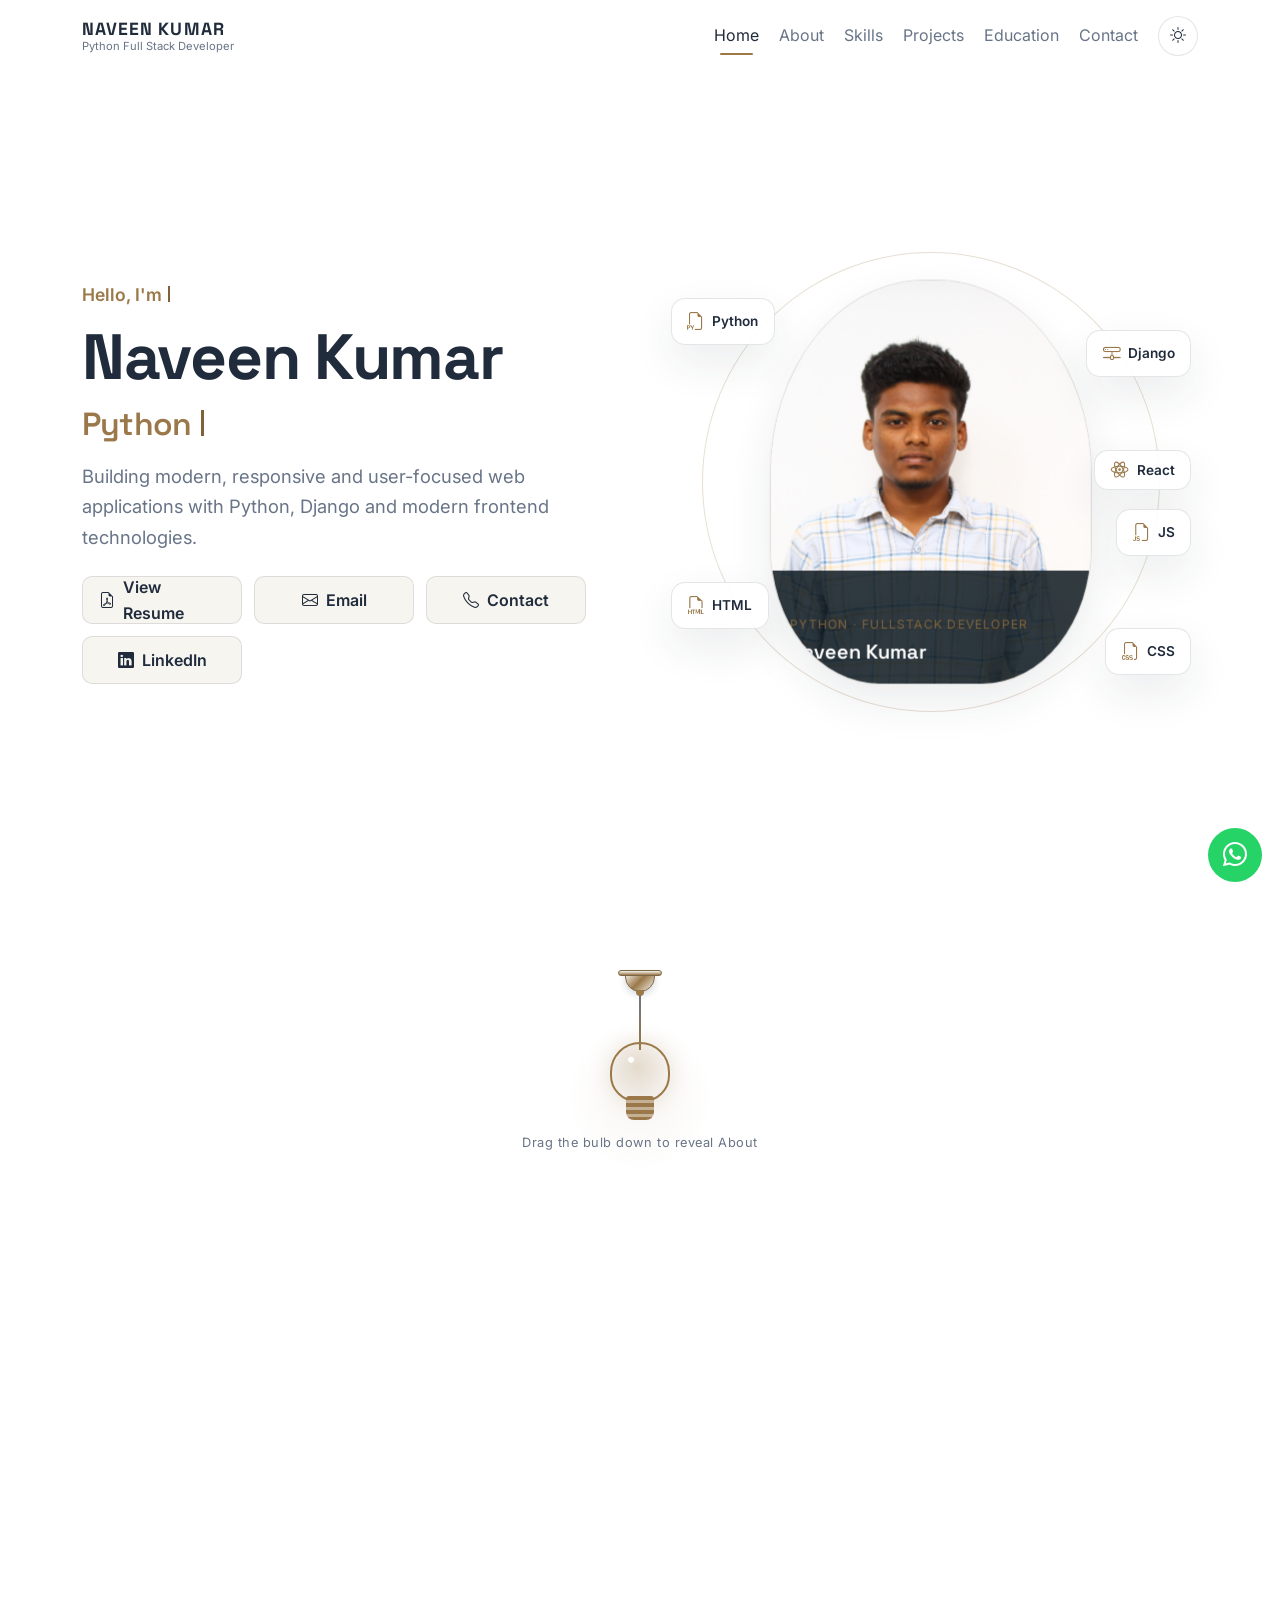
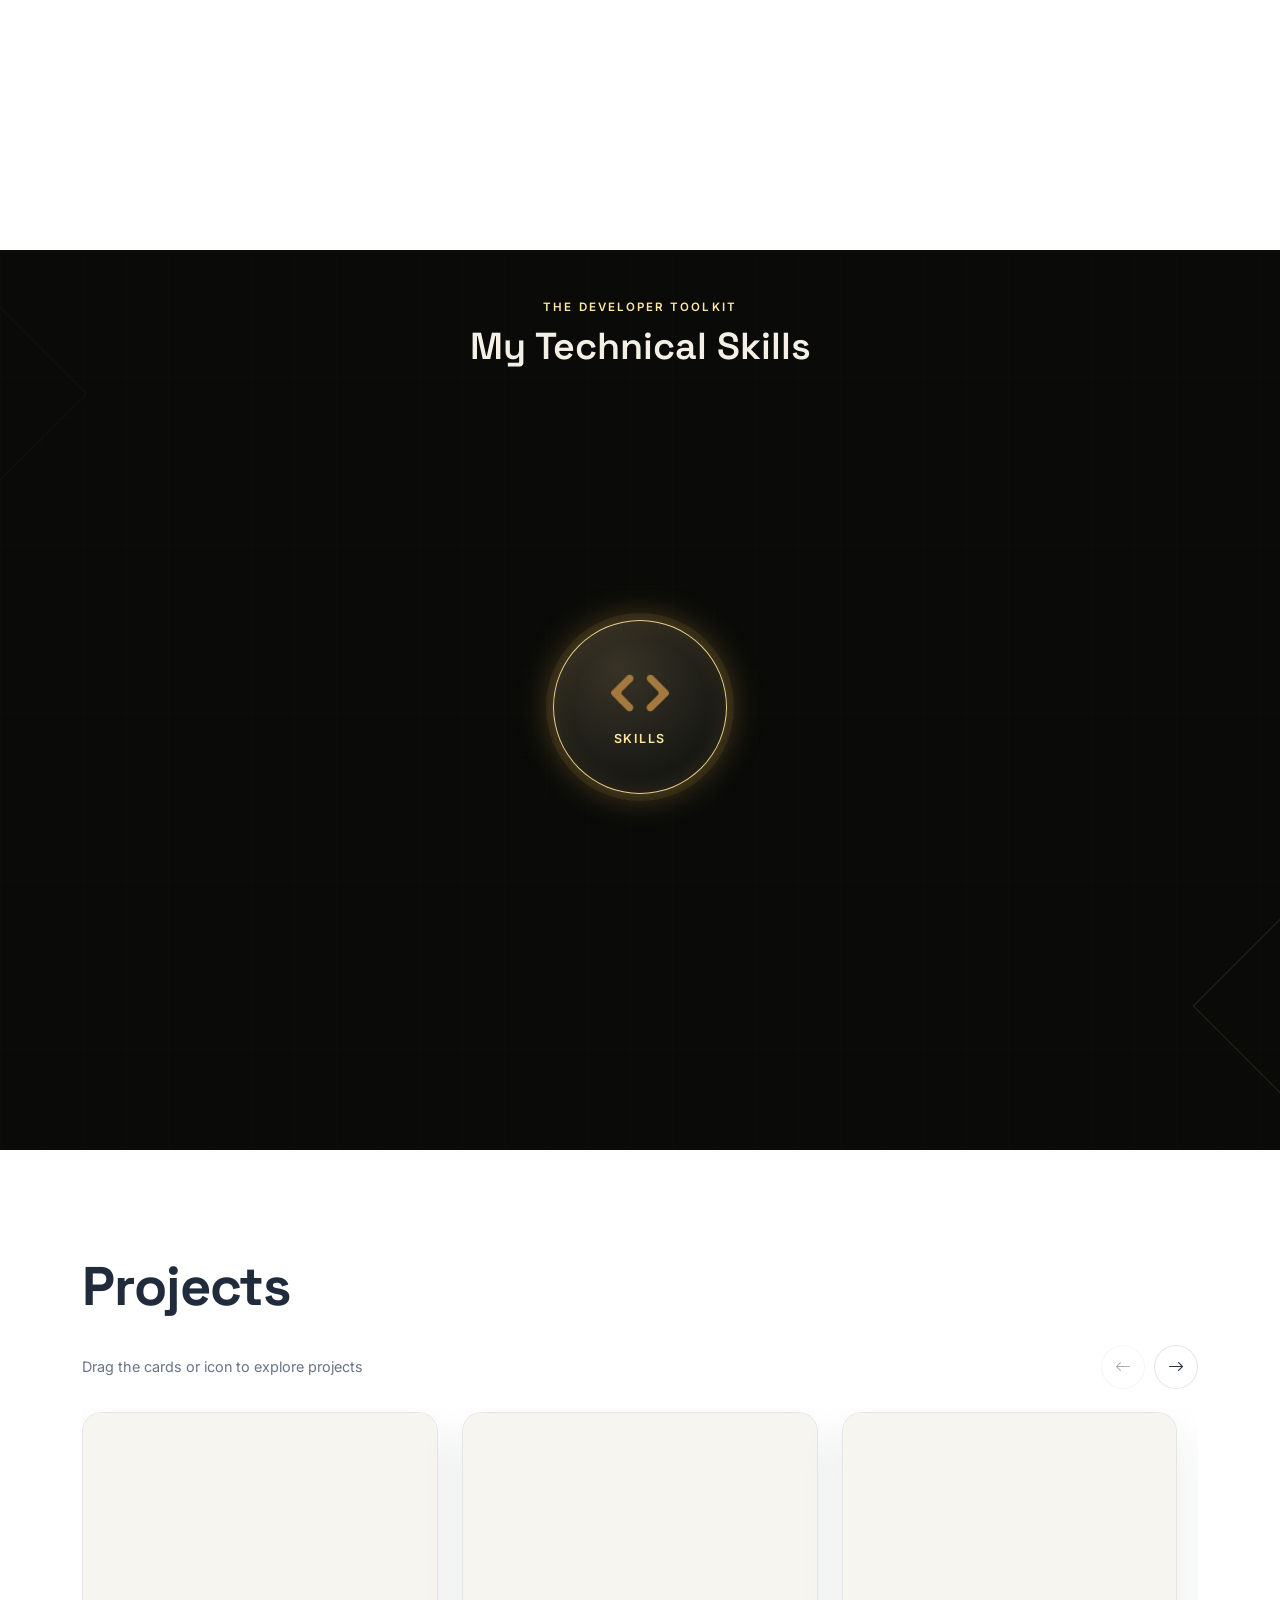
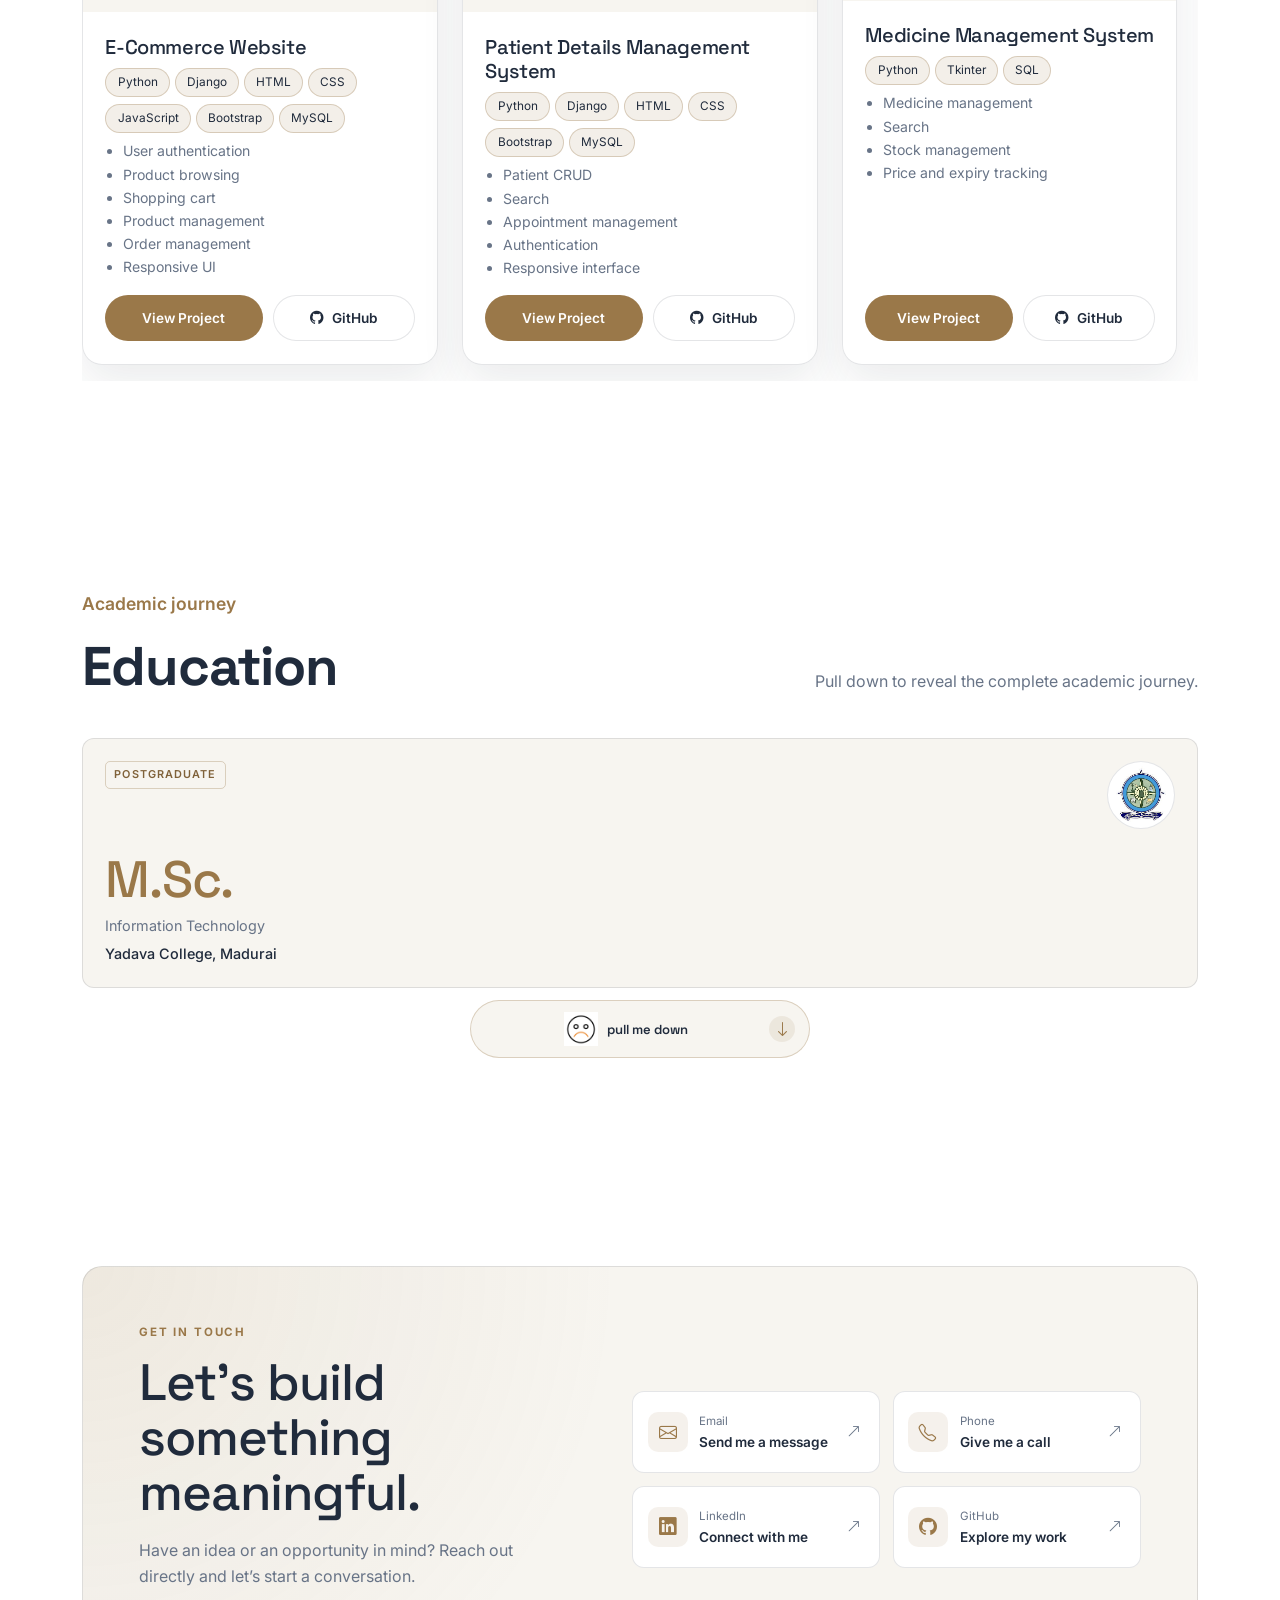
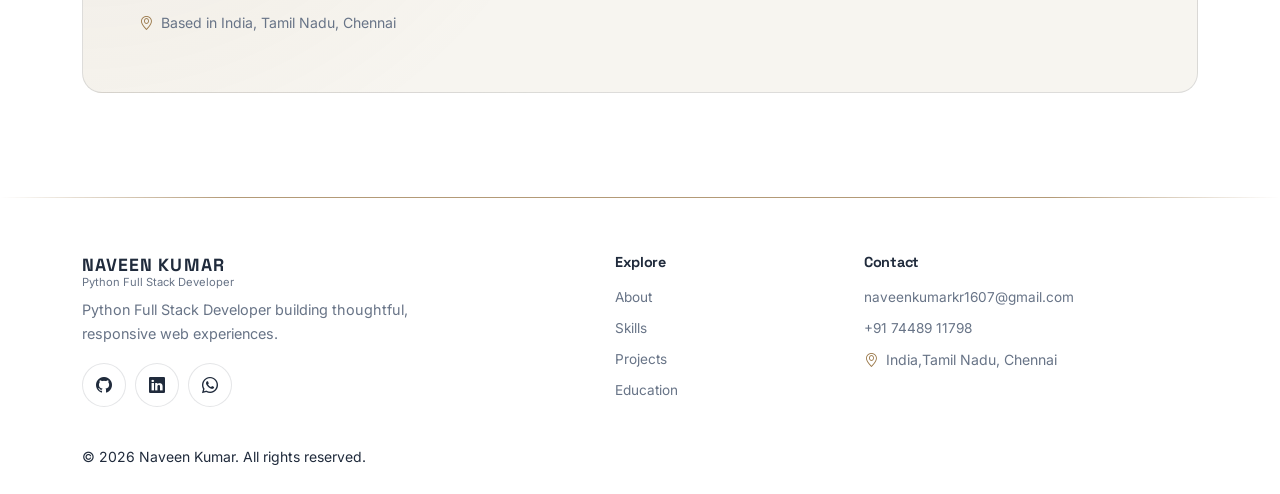
==== commit d670cfdd: "adding animations on the portfolio" ====
--- a/index.html
+++ b/index.html
@@ -177,7 +177,7 @@
                   id="heroPhoto"
                   role="button"
                   tabindex="0"
-                  aria-label="Click to flick the hero portrait"
+                  aria-label="Activate to flash and animate the hero portrait"
                 >
                   <span class="hero-photo-fallback" aria-hidden="true">NK</span>
                   <img
--- a/css/style.css
+++ b/css/style.css
@@ -560,18 +560,28 @@
   pointer-events: none;
   transform: skewX(-18deg);
 }
-.hero-photo:hover {
-  animation: portrait-shake 420ms ease-in-out;
-  box-shadow: var(--shadow), var(--glow);
-}
-.hero-photo:hover::after {
-  animation: portrait-flash 620ms ease-out;
+@media (hover: hover) {
+  .hero-photo:hover {
+    animation: portrait-shake 420ms ease-in-out;
+    box-shadow: var(--shadow), var(--glow);
+  }
+  .hero-photo:hover::after {
+    animation: portrait-flash 620ms ease-out;
+  }
 }
 .hero-photo.is-flicking {
   animation: hero-flick 650ms cubic-bezier(0.2, 0.8, 0.2, 1);
 }
 .hero-photo.is-flicking::after {
   animation: portrait-flash 620ms ease-out;
+}
+@media (max-width: 767px), (hover: none), (pointer: coarse) {
+  .hero-photo.is-mobile-flicking {
+    animation: portrait-vibrate 360ms ease-in-out 620ms both;
+  }
+  .hero-photo.is-mobile-flicking::after {
+    animation: portrait-flash 620ms ease-out;
+  }
 }
 @keyframes hero-flick {
   0% {
@@ -620,6 +630,20 @@
   }
   80% {
     rotate: 0.7deg;
+  }
+}
+@keyframes portrait-vibrate {
+  0%,
+  100% {
+    transform: translateX(0);
+  }
+  20%,
+  60% {
+    transform: translateX(-3px);
+  }
+  40%,
+  80% {
+    transform: translateX(3px);
   }
 }
 .hero-photo:focus-within {
@@ -922,6 +946,25 @@
 }
 .bulb-zone.is-pulling .bulb {
   transition: none;
+}
+@media (max-width: 767px), (hover: none), (pointer: coarse) {
+  .bulb-zone.is-threshold .bulb-shape {
+    animation: bulb-pull-vibrate 360ms ease-in-out both;
+  }
+}
+@keyframes bulb-pull-vibrate {
+  0%,
+  100% {
+    transform: translateX(0);
+  }
+  20%,
+  60% {
+    transform: translateX(-2px);
+  }
+  40%,
+  80% {
+    transform: translateX(2px);
+  }
 }
 .big {
   font-size: clamp(1.25rem, 2.4vw, 1.7rem);
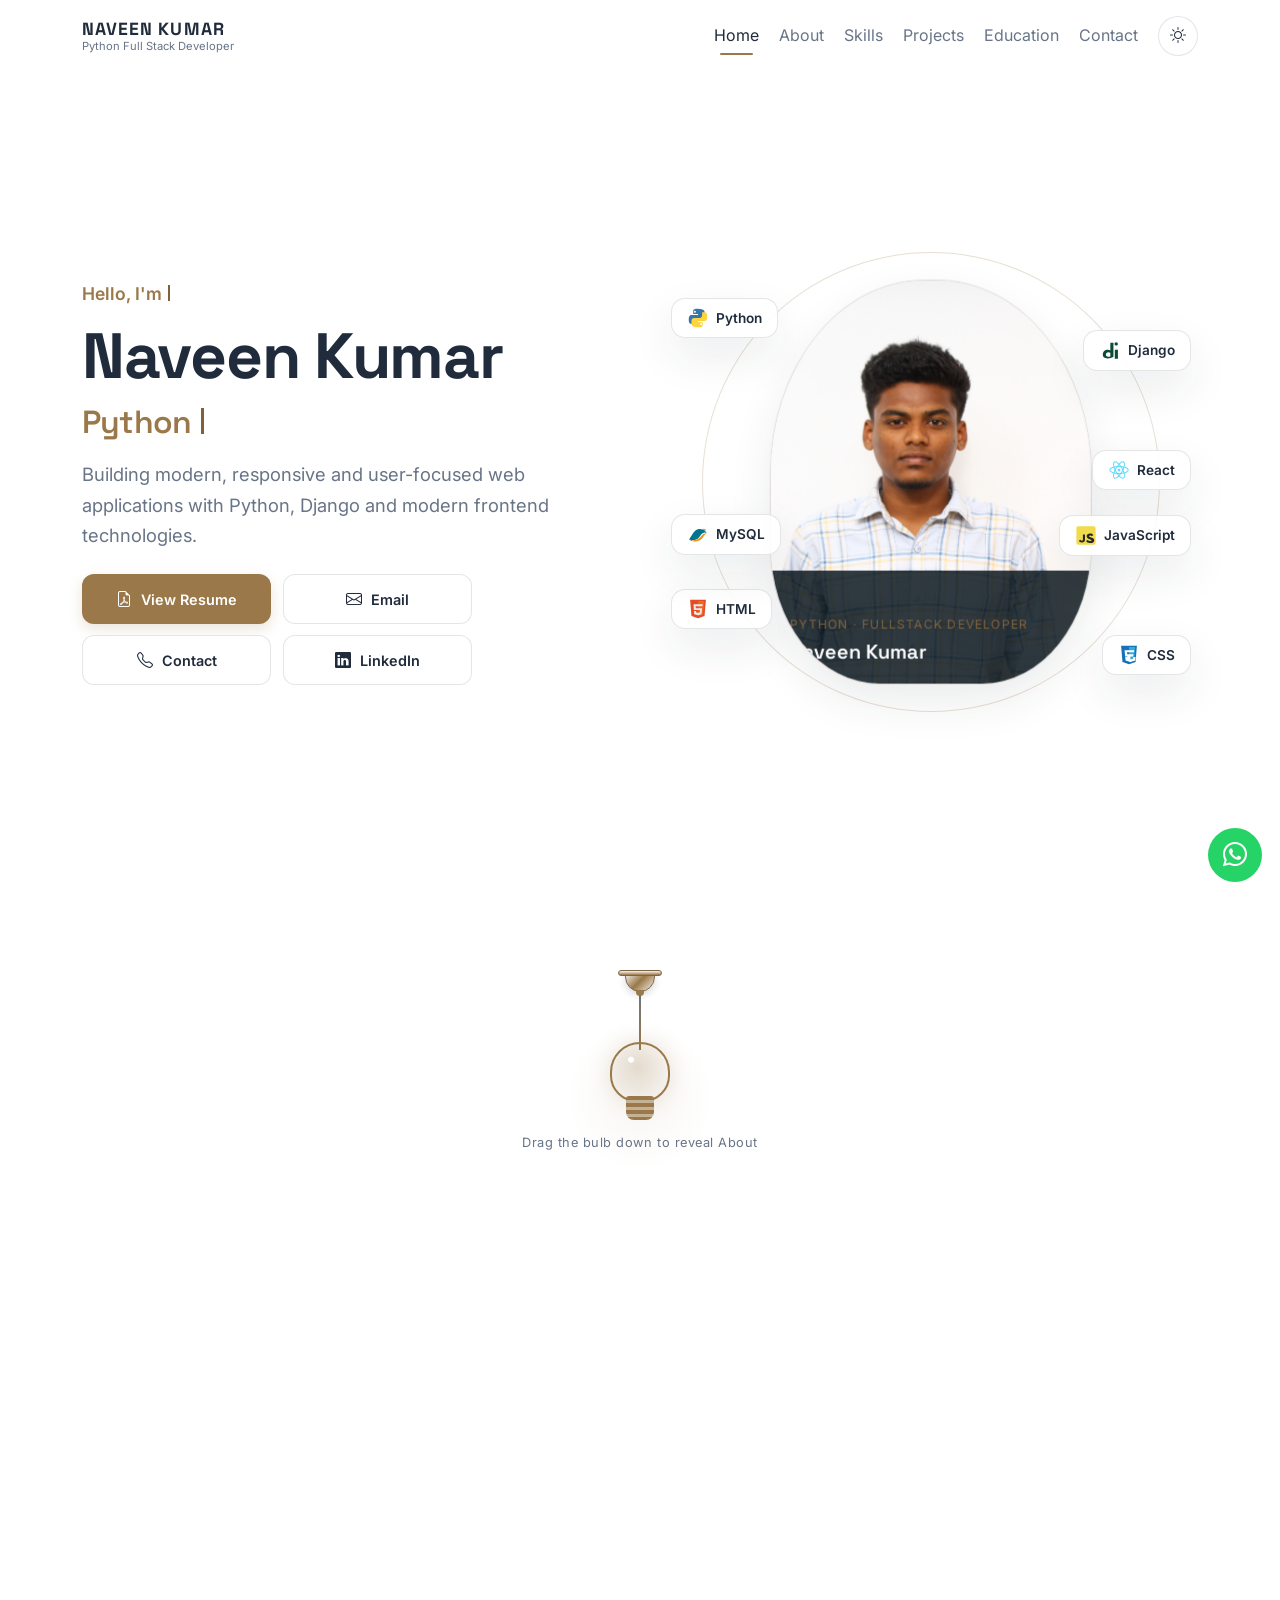
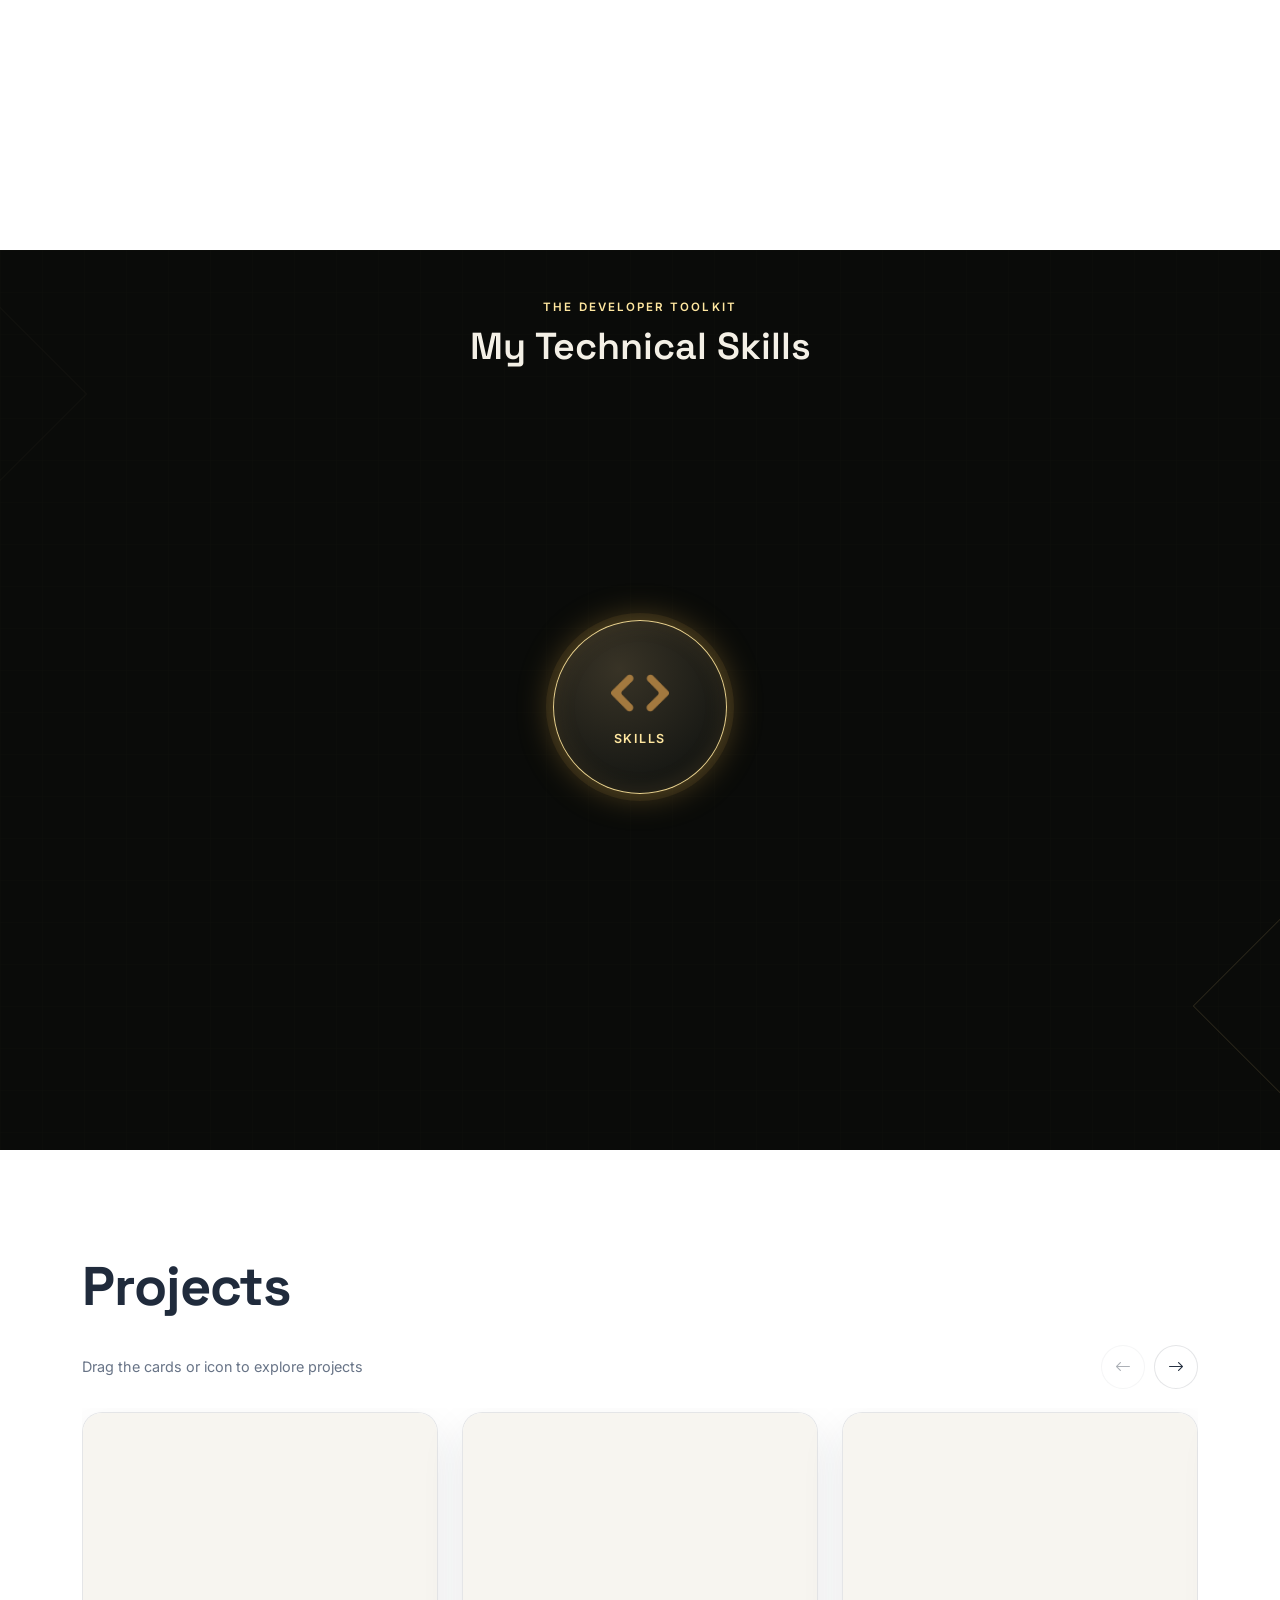
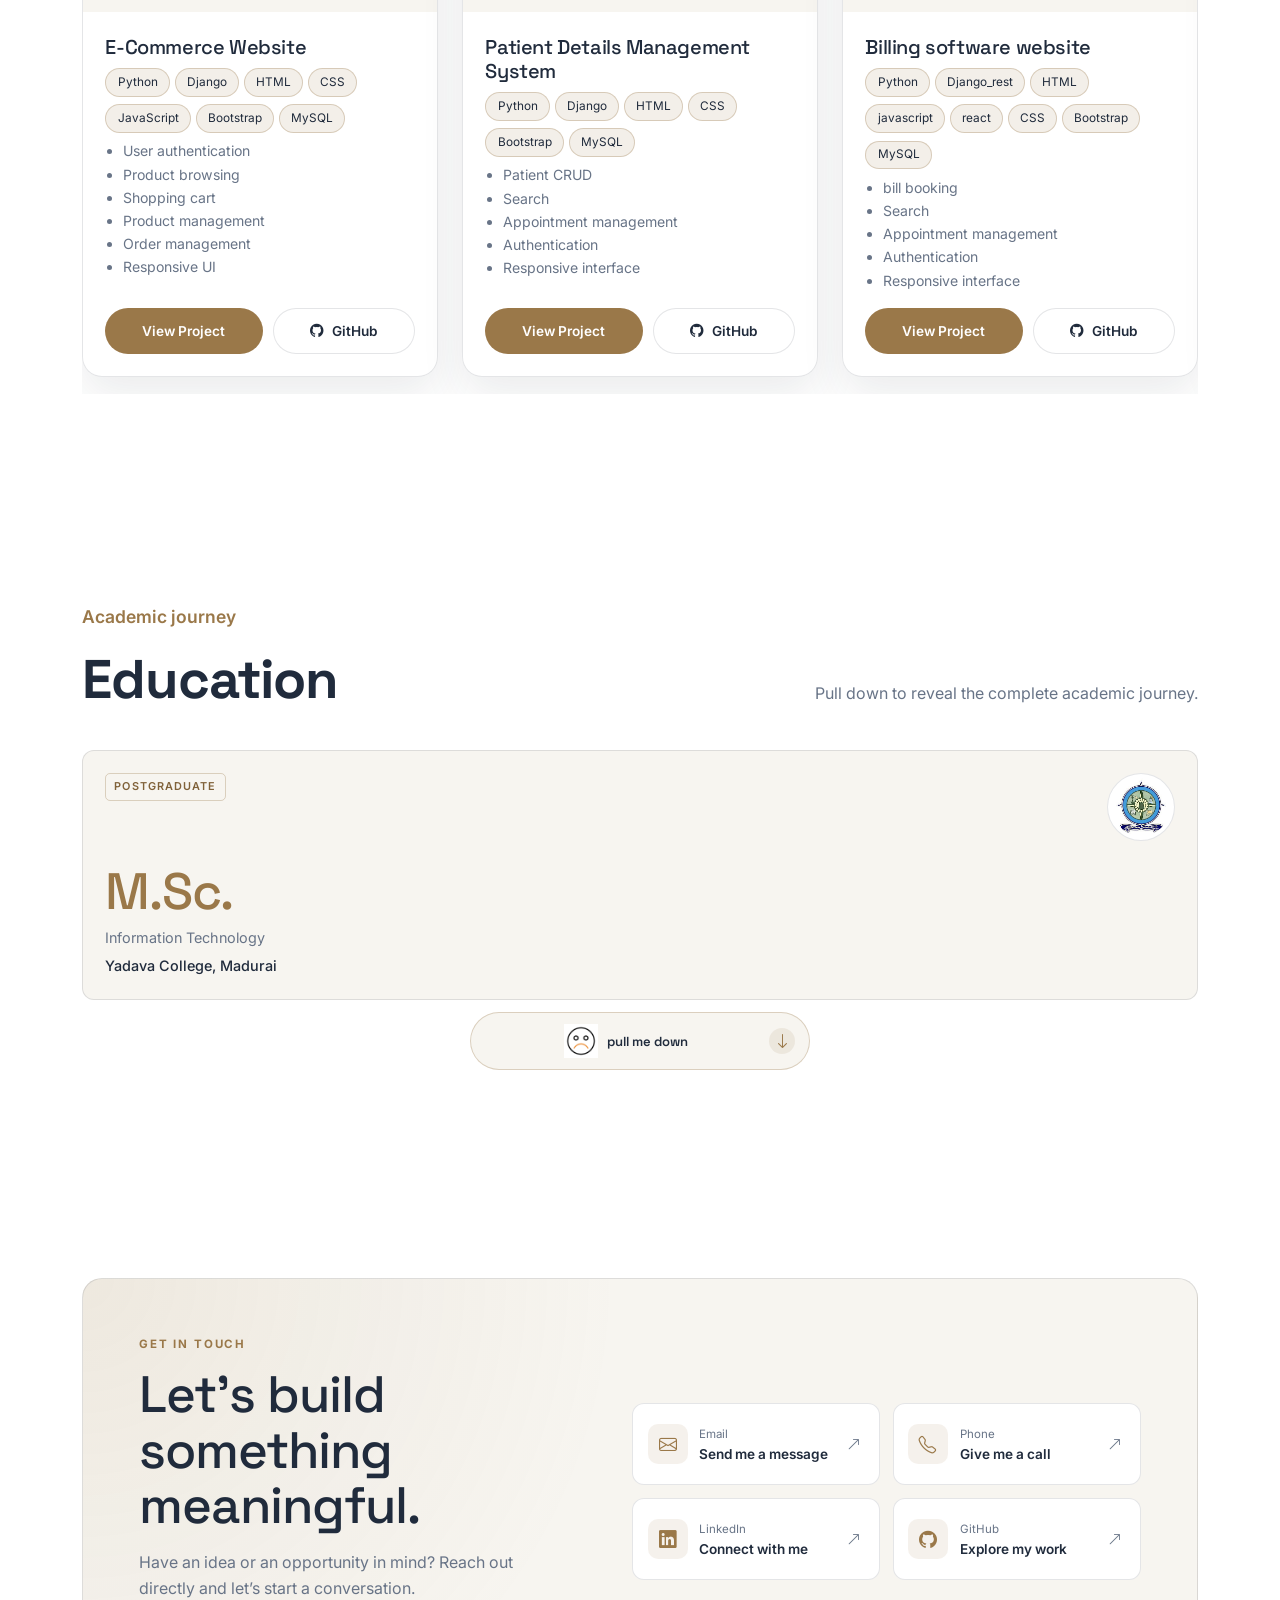
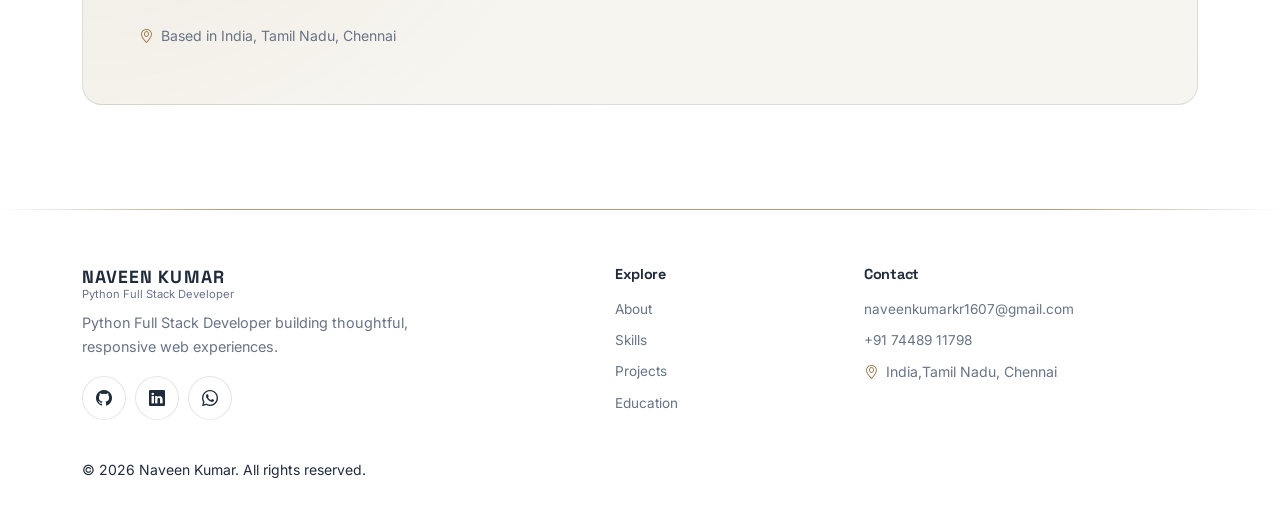
==== commit 7b135237: "adding some changes" ====
--- a/index.html
+++ b/index.html
@@ -142,28 +142,28 @@
                 Building modern, responsive and user-focused web applications
                 with Python, Django and modern frontend technologies.
               </p>
-              <div class="hero-actions mt-4">
+              <div class="hero-actions mt-4" aria-label="Quick links">
                 <a
                   href="assets/resume/PythonDev_Naveen.pdf"
                   target="_blank"
-                  rel="noopener"
-                  class="btn-x hero-action"
-                  ><i class="bi bi-file-earmark-pdf"></i> View Resume</a
+                  rel="noopener noreferrer"
+                  class="hero-action hero-action-primary"
+                  ><i class="bi bi-file-earmark-pdf" aria-hidden="true"></i> View Resume</a
                 >
                 <a
-                  class="btn-x hero-action"
+                  class="hero-action hero-action-secondary"
                   href="mailto:naveenkumarkr1607@gmail.com"
-                  ><i class="bi bi-envelope"></i> Email</a
-                >
-                <a class="btn-x hero-action" href="#contact"
-                  ><i class="bi bi-telephone"></i> Contact</a
+                  ><i class="bi bi-envelope" aria-hidden="true"></i> Email</a
+                >
+                <a class="hero-action hero-action-secondary" href="#contact"
+                  ><i class="bi bi-telephone" aria-hidden="true"></i> Contact</a
                 >
                 <a
-                  class="btn-x hero-action"
+                  class="hero-action hero-action-secondary"
                   href="https://www.linkedin.com/in/naveenkumar0016"
                   target="_blank"
-                  rel="noopener"
-                  ><i class="bi bi-linkedin"></i> LinkedIn</a
+                  rel="noopener noreferrer"
+                  ><i class="bi bi-linkedin" aria-hidden="true"></i> LinkedIn</a
                 >
               </div>
             </div>
@@ -191,30 +191,33 @@
                     <strong>Naveen Kumar</strong>
                   </div>
                 </div>
-                <div class="layer chip c-py glass" tabindex="0">
-                  <i class="bi bi-filetype-py"></i>Python
-                </div>
-                <div class="layer chip c-dj glass" tabindex="0">
-                  <i class="bi bi-hdd-network"></i>Django
+                <div class="layer chip c-py glass">
+                  <img class="chip-logo" src="skills/assets/icons/python.svg" alt="" aria-hidden="true" />
+                  Python
+                </div>
+                <div class="layer chip c-dj glass">
+                  <img class="chip-logo" src="skills/assets/icons/django.svg" alt="" aria-hidden="true" />
+                  Django
                 </div>                
-                <div class="layer chip c-html glass" tabindex="0">
-                  <i class="bi bi-filetype-html"></i>HTML
-                </div>
-                <div class="layer chip c-react glass" tabindex="0">
-                  <svg class="react-mark" viewBox="0 0 32 32" aria-hidden="true">
-                    <g fill="none" stroke="currentColor" stroke-width="1.8">
-                      <ellipse cx="16" cy="16" rx="14" ry="5.5" />
-                      <ellipse cx="16" cy="16" rx="14" ry="5.5" transform="rotate(60 16 16)" />
-                      <ellipse cx="16" cy="16" rx="14" ry="5.5" transform="rotate(120 16 16)" />
-                    </g>
-                    <circle cx="16" cy="16" r="2.2" fill="currentColor" />
-                  </svg>React
-                </div>
-                <div class="layer chip c-css glass" tabindex="0">
-                  <i class="bi bi-filetype-css"></i>CSS
-                </div>
-                <div class="layer chip c-js glass" tabindex="0">
-                  <i class="bi bi-filetype-js"></i>JS
+                <div class="layer chip c-html glass">
+                  <img class="chip-logo" src="skills/assets/icons/html.svg" alt="" aria-hidden="true" />
+                  HTML
+                </div>
+                <div class="layer chip c-react glass">
+                  <img class="chip-logo" src="skills/assets/icons/react.svg" alt="" aria-hidden="true" />
+                  React
+                </div>
+                <div class="layer chip c-css glass">
+                  <img class="chip-logo" src="skills/assets/icons/css.svg" alt="" aria-hidden="true" />
+                  CSS
+                </div>
+                <div class="layer chip c-js glass">
+                  <img class="chip-logo" src="skills/assets/icons/javascript.svg" alt="" aria-hidden="true" />
+                  JavaScript
+                </div>
+                <div class="layer chip c-mysql glass">
+                  <img class="chip-logo" src="skills/assets/icons/mysql.svg" alt="" aria-hidden="true" />
+                  MySQL
                 </div>
                 <div class="layer hero-orbit" aria-hidden="true"></div>
               </div>
--- a/css/style.css
+++ b/css/style.css
@@ -500,24 +500,66 @@
   }
 }
 .hero-actions {
-  display: flex;
-  flex-wrap: wrap;
-  gap: 0.75rem;
+  display: grid;
+  grid-template-columns: repeat(2, minmax(0, 1fr));
+  gap: 0.7rem;
+  width: min(100%, 390px);
 }
 .hero-action {
-  width: 160px;
-  min-width: 160px;
-  height: 48px;
-  padding: 0.7rem 1rem;
-  border: 1px solid var(--bd);
-  border-radius: 10px;
-  background: var(--bg2);
+  display: inline-flex;
+  width: 100%;
+  min-width: 0;
+  min-height: 50px;
+  align-items: center;
+  justify-content: center;
+  gap: 0.55rem;
+  padding: 0.7rem 0.8rem;
+  border: 1px solid transparent;
+  border-radius: 12px;
   color: var(--text);
-}
-.hero-action:hover {
+  font-size: 0.9rem;
+  font-weight: 600;
+  line-height: 1.2;
+  text-align: center;
+  transition:
+    color 0.2s ease,
+    background-color 0.2s ease,
+    border-color 0.2s ease,
+    box-shadow 0.2s ease,
+    transform 0.2s ease;
+}
+.hero-action-primary {
   background: var(--a1);
-  border-color: var(--a1);
   color: var(--accent-ink);
+  box-shadow: 0 5px 14px rgba(var(--a1-rgb), 0.2);
+}
+.hero-action-secondary {
+  border-color: var(--bd);
+  background: var(--glass);
+  color: var(--text);
+}
+.hero-action i {
+  flex: 0 0 auto;
+  font-size: 1rem;
+}
+.hero-action:focus-visible {
+  outline: 2px solid var(--cyan);
+  outline-offset: 3px;
+}
+@media (hover: hover) {
+  .hero-action:hover {
+    transform: translateY(-2px);
+  }
+  .hero-action-primary:hover {
+    background: var(--cyan);
+    color: var(--accent-ink);
+    box-shadow: 0 8px 20px rgba(var(--a1-rgb), 0.25);
+  }
+  .hero-action-secondary:hover {
+    border-color: rgba(var(--a1-rgb), 0.65);
+    background: var(--bg2);
+    color: var(--a1);
+  }
 }
 .scene {
   position: relative;
@@ -717,25 +759,16 @@
   border-color: var(--a1);
   box-shadow: var(--shadow), var(--glow);
 }
-.chip i,
-.chip .react-mark {
-  color: var(--a1);
+.chip-logo {
+  width: 1.35rem;
+  height: 1.35rem;
+  flex: 0 0 auto;
+  object-fit: contain;
   transition: transform 0.22s ease;
 }
-.chip:hover i,
-.chip:focus-visible i,
-.chip:hover .react-mark,
-.chip:focus-visible .react-mark {
-  transform: scale(1.35) translateY(-2px);
-}
-.chip .react-mark {
-  width: 1.2rem;
-  height: 1.2rem;
-  flex: 0 0 auto;
-  overflow: visible;
-}
-.chip i {
-  font-size: 1.1rem;
+.chip:hover .chip-logo,
+.chip:focus-visible .chip-logo {
+  transform: scale(1.08) translateY(-1px);
 }
 .c-py {
   top: 10%;
@@ -760,6 +793,10 @@
 .c-react {
   top: 43%;
   right: 0;
+}
+.c-mysql {
+  top: 57%;
+  left: 0;
 }
 /* About */
 #about {
@@ -2050,6 +2087,7 @@
   }
   .hero-actions {
     justify-content: center;
+    margin-inline: auto;
   }
   .scene {
     height: 420px;
@@ -2090,6 +2128,10 @@
     font-size: 0.75rem;
     padding: 0.4rem 0.7rem;
   }
+  .chip-logo {
+    width: 1.2rem;
+    height: 1.2rem;
+  }
   .project-controls {
     margin-top: -0.5rem;
   }
@@ -2097,18 +2139,14 @@
     max-width: 10rem;
     line-height: 1.35;
   }
-  .btn-x {
-    padding: 0.8rem 1.3rem;
-  }
   .hero-actions {
-    gap: 0.55rem;
+    gap: 0.6rem;
   }
   .hero-action {
-    width: auto;
-    min-width: 0;
-    flex: 1 1 40%;
+    min-height: 48px;
     gap: 0.4rem;
-    padding: 0.65rem 0.4rem;
+    padding: 0.65rem 0.45rem;
+    font-size: 0.84rem;
     white-space: nowrap;
   }
   .contact-panel {
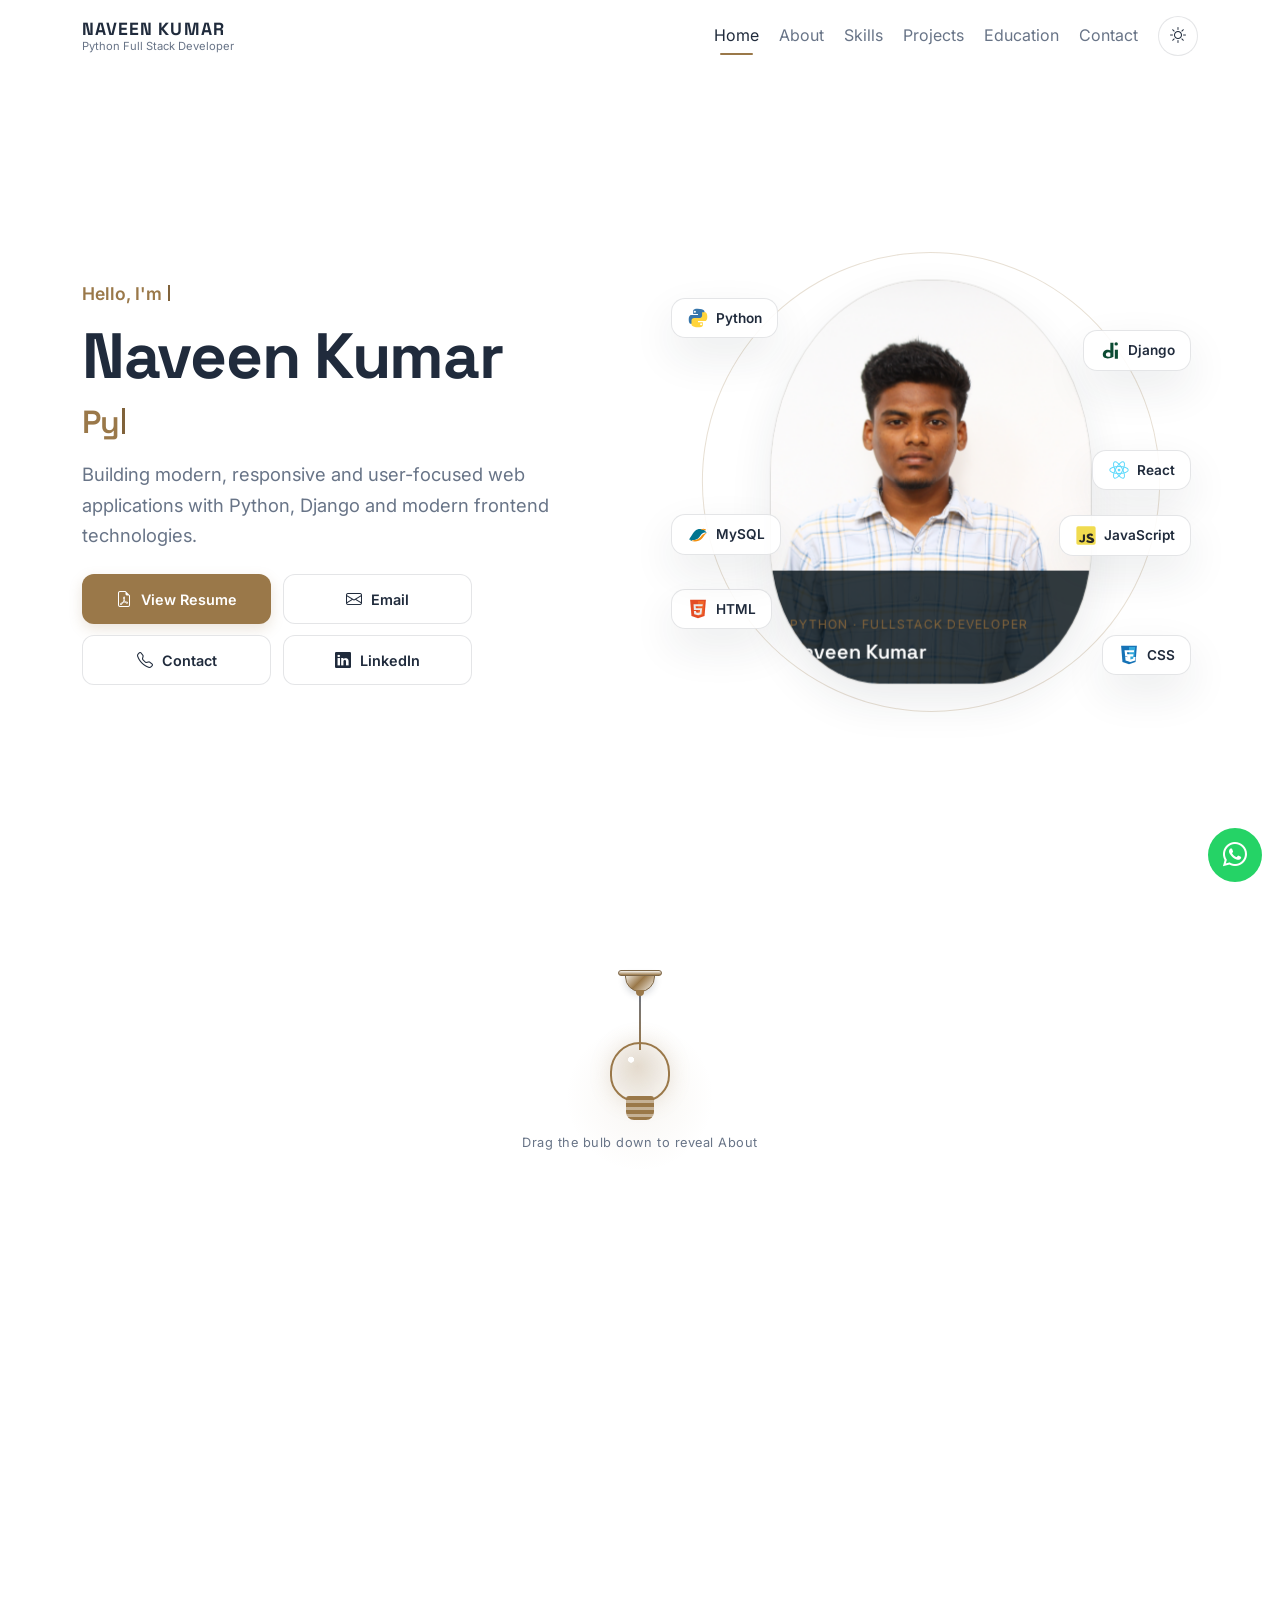
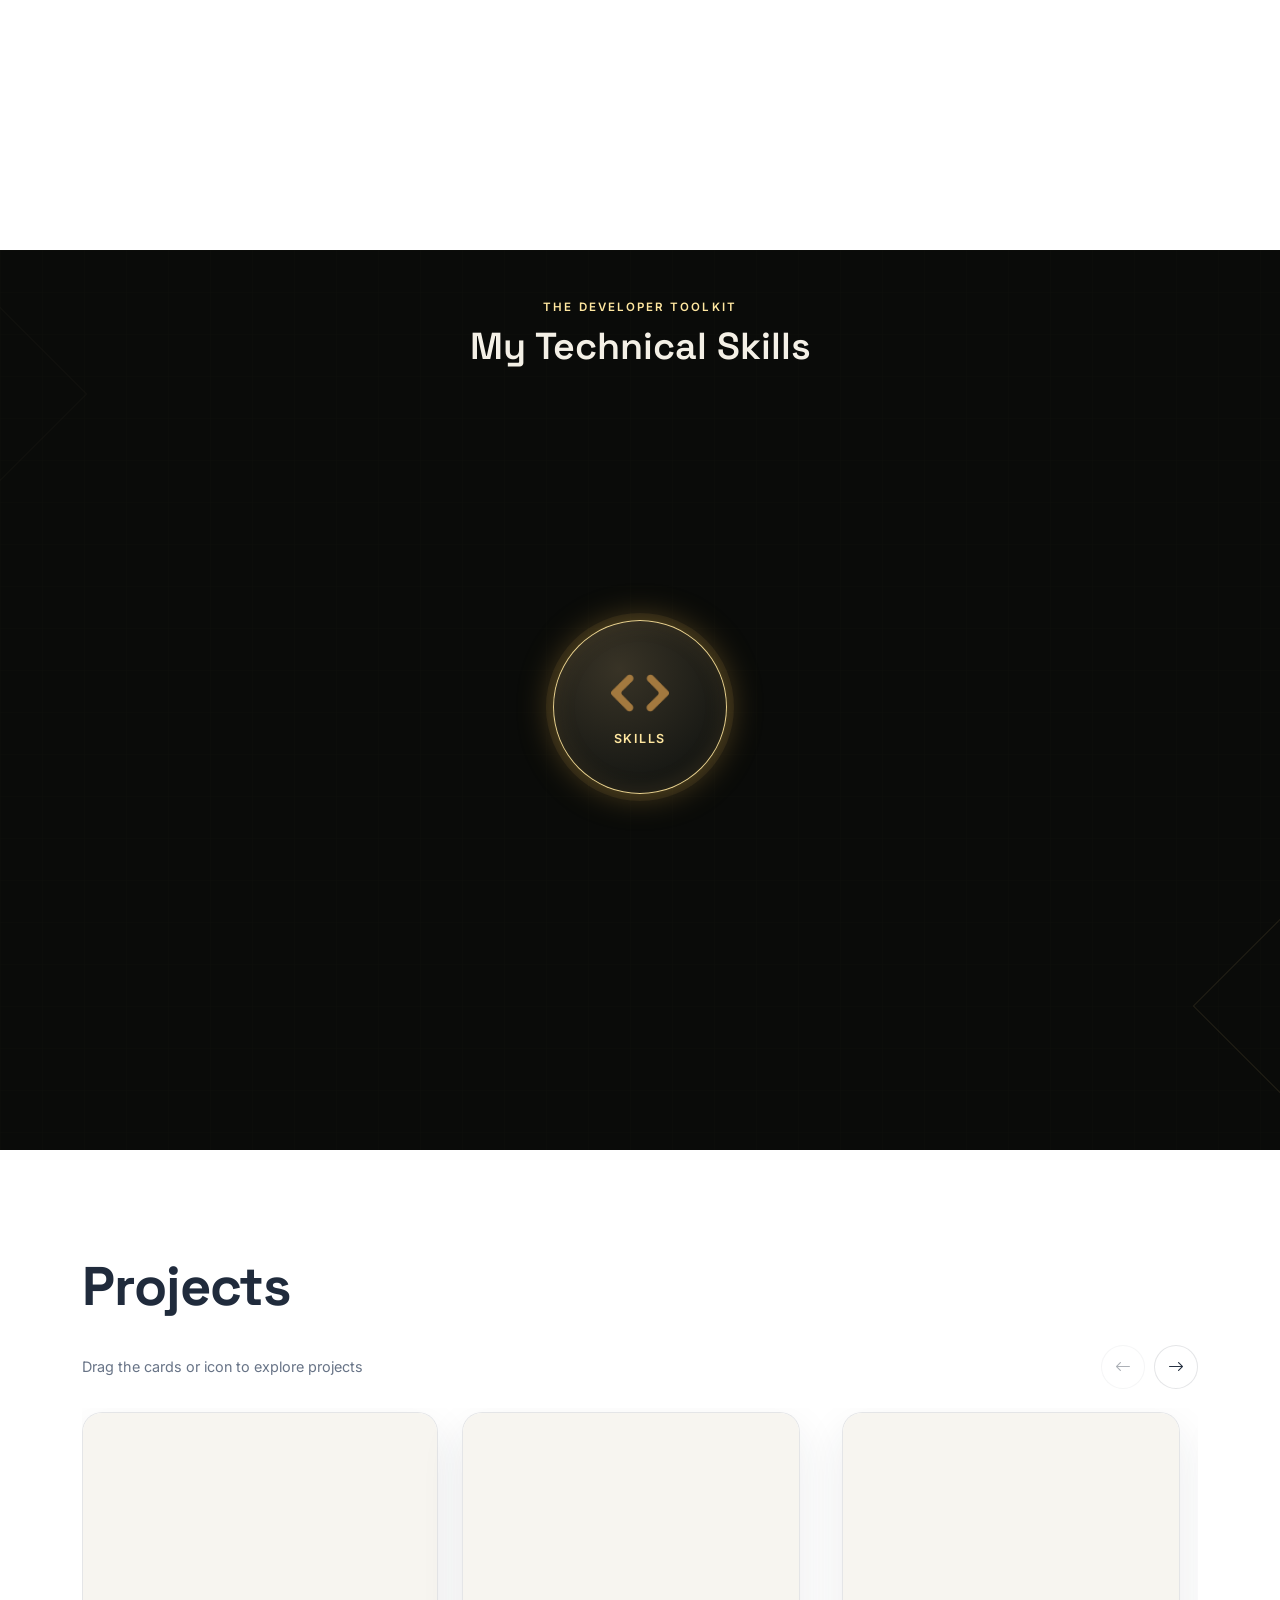
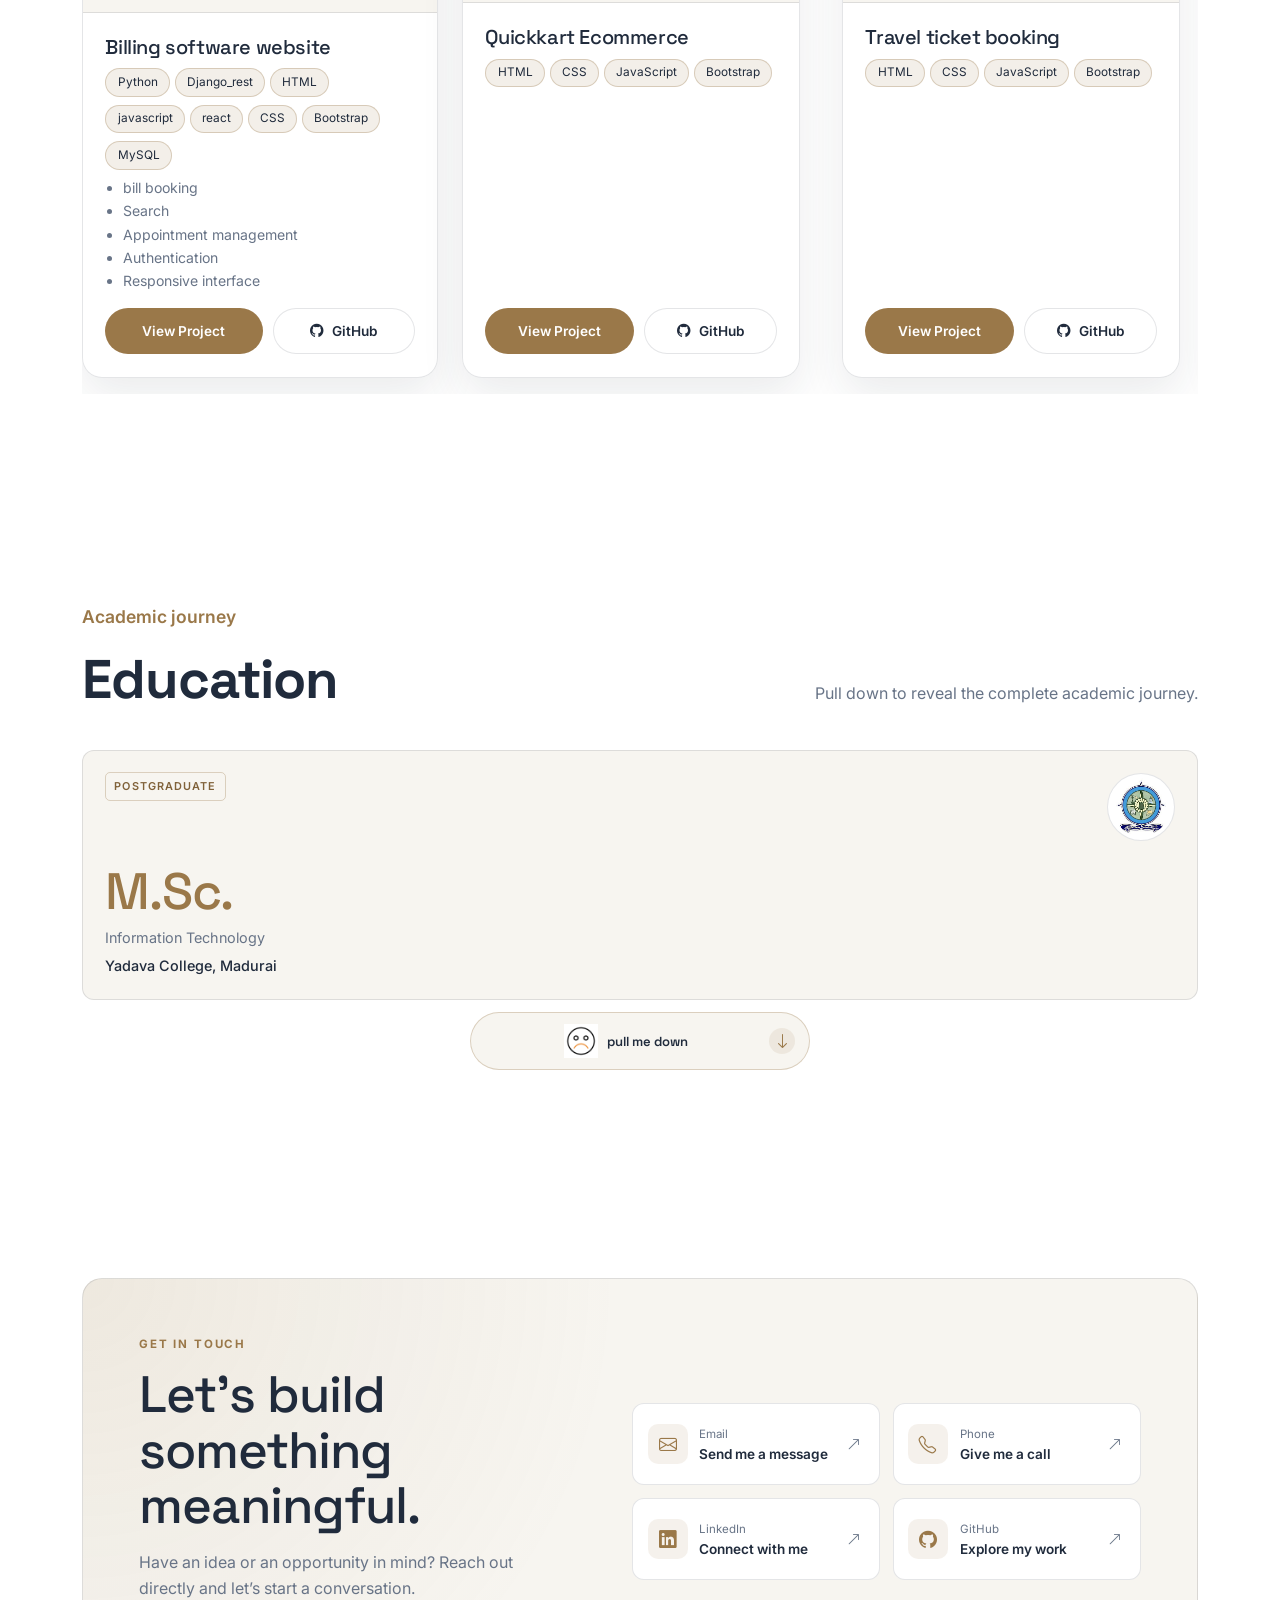
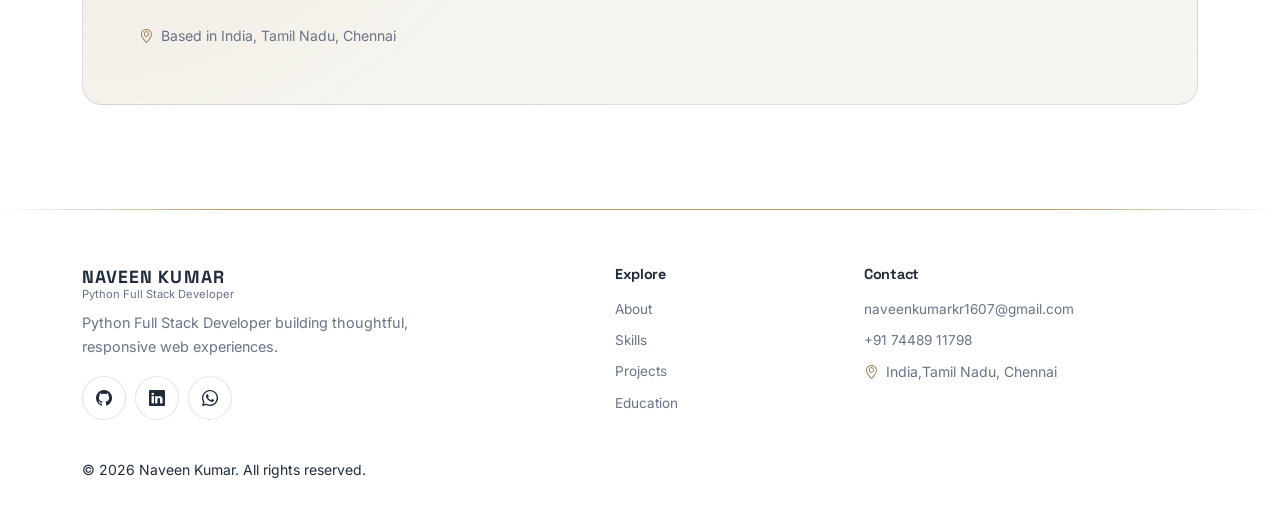
==== commit d6aaf25c: "updating changes" ====
--- a/index.html
+++ b/index.html
@@ -172,7 +172,6 @@
                 <div
                   data-aos="flip-left"
                   data-aos-easing="ease-out-cubic"
-                  data-aos-duration="2000"
                   class="hero-photo layer glass"
                   id="heroPhoto"
                   role="button"
--- a/css/style.css
+++ b/css/style.css
@@ -131,9 +131,9 @@
   display: grid;
   place-items: center;
   transition:
-    opacity 0.7s,
-    visibility 0.7s,
-    transform 0.7s var(--ease);
+    opacity 0.35s,
+    visibility 0.35s,
+    transform 0.45s var(--ease);
 }
 #preloader.done {
   opacity: 0;
@@ -1262,6 +1262,59 @@
   border-color: var(--a1);
   box-shadow: var(--shadow);
 }
+.project-preview {
+  position: relative;
+  aspect-ratio: 16 / 9;
+  overflow: hidden;
+  border-bottom: 1px solid var(--bd);
+  background: var(--bg2);
+}
+.project-preview-slide {
+  position: absolute;
+  inset: 0;
+  background: var(--bg2);
+  opacity: 0;
+  transform: scale(0.94) translateY(0.5rem);
+  animation: project-preview-pop 12s ease-in-out infinite both;
+  will-change: opacity, transform;
+}
+.project-preview-slide:nth-child(2) {
+  animation-delay: 4s;
+}
+.project-preview-slide:nth-child(3) {
+  animation-delay: 8s;
+}
+.project-preview-slide img {
+  display: block;
+  width: 100%;
+  height: 100%;
+  padding: 0.35rem;
+  object-fit: contain;
+}
+@keyframes project-preview-pop {
+  0%,
+  3% {
+    opacity: 0;
+    transform: scale(0.94) translateY(0.5rem);
+  }
+  11% {
+    opacity: 1;
+    transform: scale(1) translateY(0);
+  }
+  27% {
+    opacity: 1;
+    transform: scale(1.015) translateY(0);
+  }
+  33% {
+    opacity: 0;
+    transform: scale(1.035) translateY(-0.25rem);
+  }
+  33.01%,
+  100% {
+    opacity: 0;
+    transform: scale(0.94) translateY(0.5rem);
+  }
+}
 .thumb {
   position: relative;
   aspect-ratio: 16/9;
@@ -2246,4 +2299,12 @@
   .thumb img:not(:first-child) {
     visibility: hidden;
   }
-}
+  .project-preview-slide {
+    animation: none;
+    opacity: 0;
+    transform: none;
+  }
+  .project-preview-slide:first-child {
+    opacity: 1;
+  }
+}
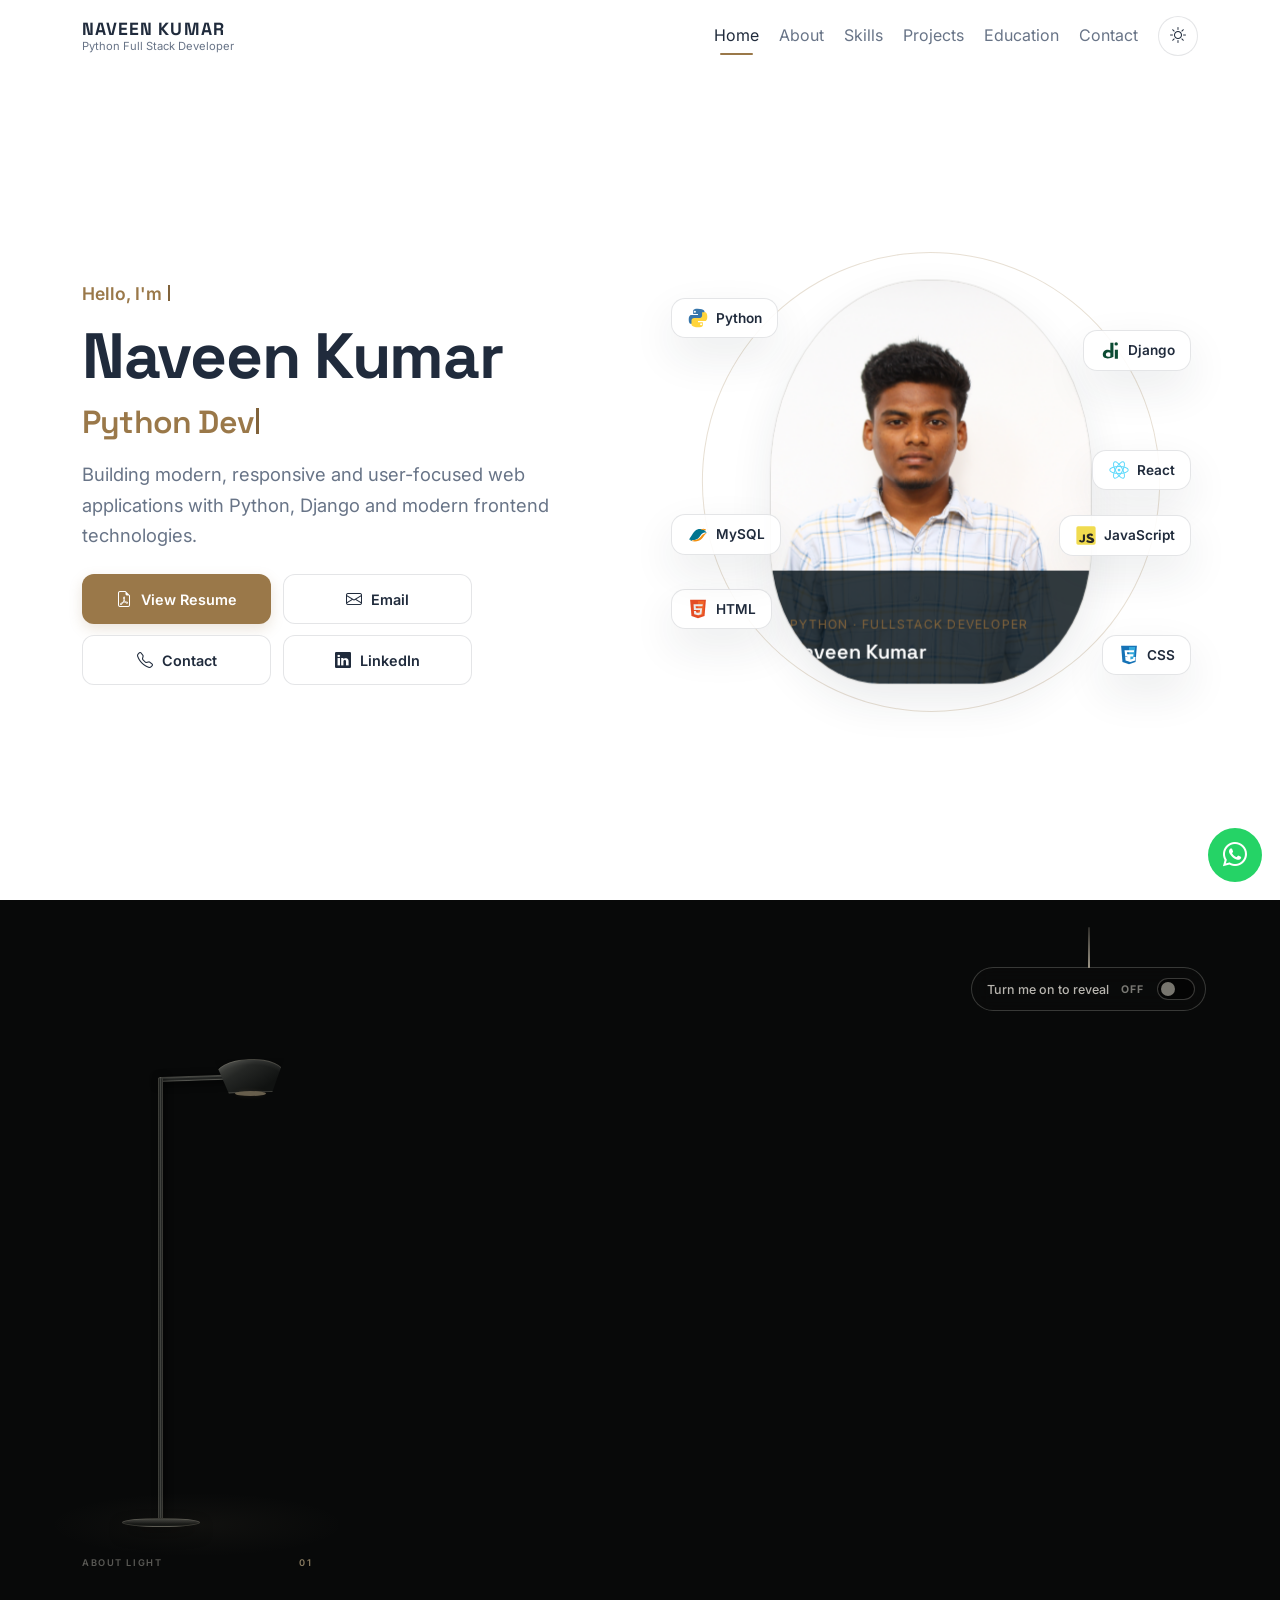
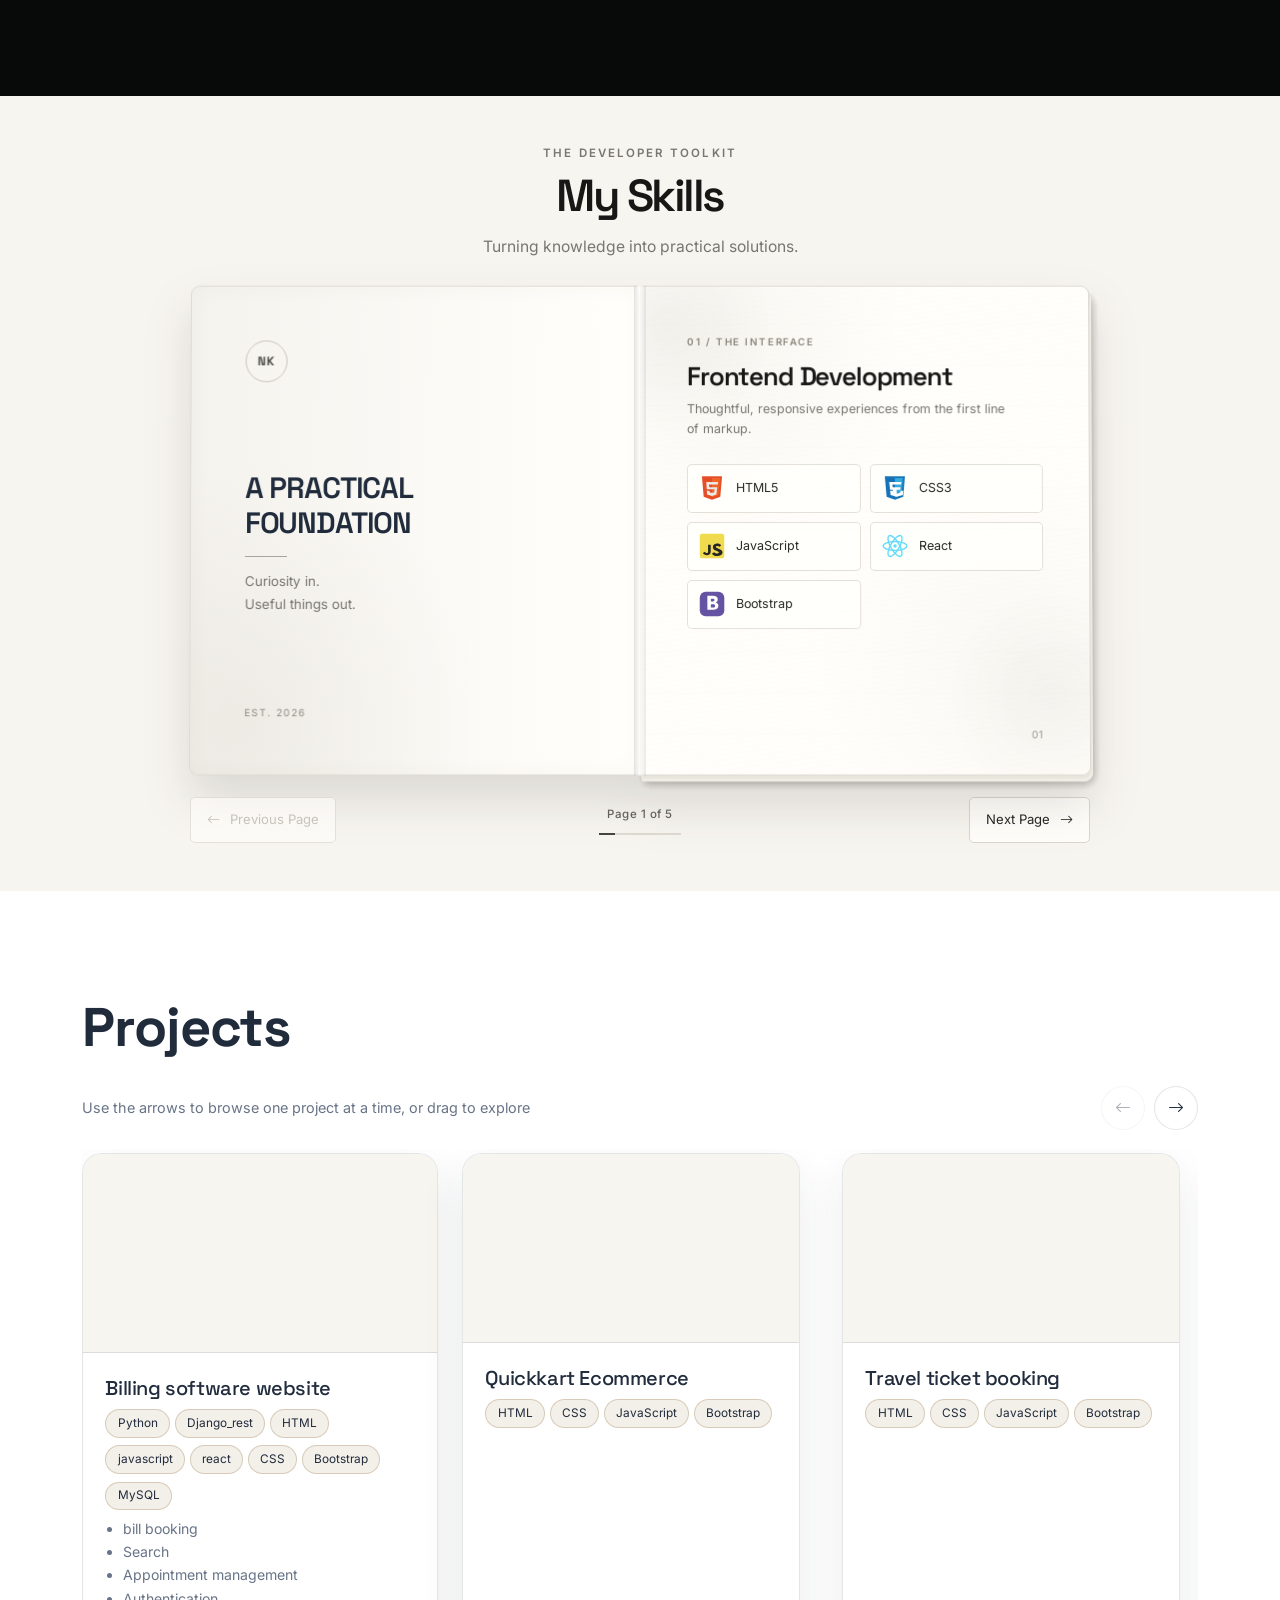
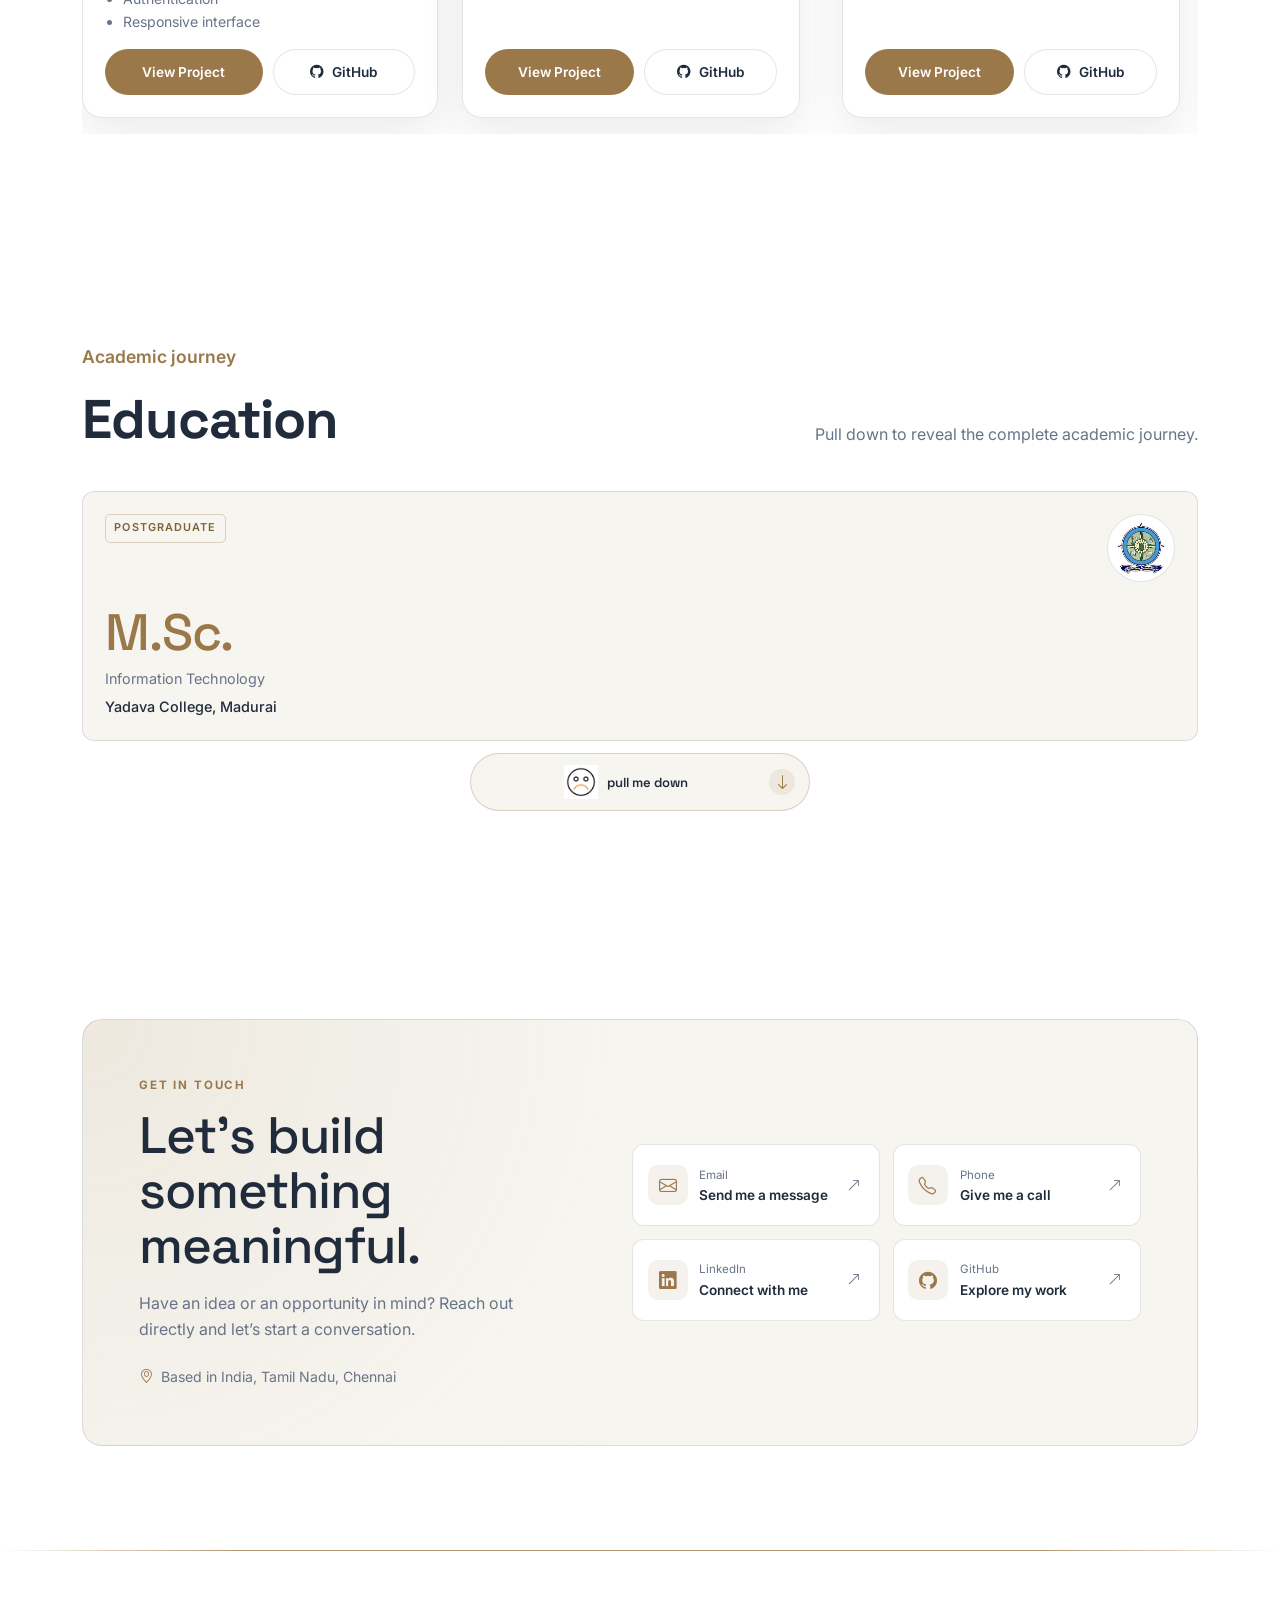
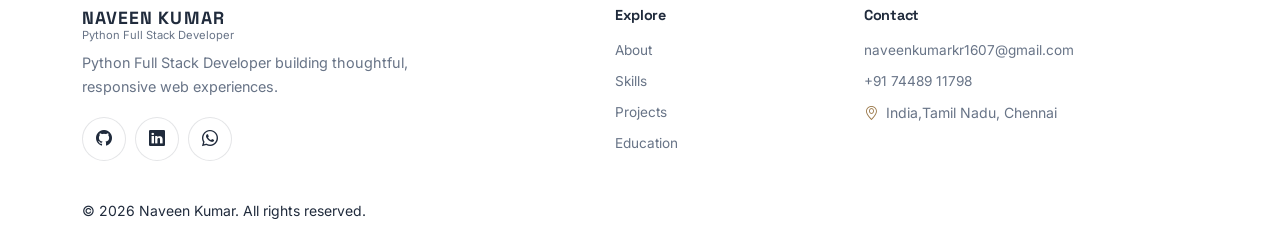
==== commit 67e8a0d4: "updating skill section" ====
--- a/index.html
+++ b/index.html
@@ -226,187 +226,216 @@
       </section>
 
       <!-- ABOUT -->
-      <section id="about" class="section">
-        <div class="bulb-zone" id="bulbZone">
-          <div class="bulb-mount" aria-hidden="true"></div>
-          <div class="bulb-pendulum" id="bulbPendulum">
-            <div class="wire" aria-hidden="true"></div>
-            <button
-              class="bulb"
-              id="bulb"
-              type="button"
-              aria-label="Drag the bulb down to reveal the About section"
-              aria-expanded="false"
-            >
-              <span class="bulb-shape" aria-hidden="true">
-                <span class="bulb-glass"></span>
-                <span class="bulb-base"></span>
-              </span>
-            </button>
-          </div>
-          <div class="glow" aria-hidden="true"></div>
-          <p class="hint">Drag the bulb down to reveal About</p>
-        </div>
-        <div class="container" aria-hidden="true" inert>
-          <h2 class="sec-title reveal">About me</h2>
-          <div class="row g-5 align-items-center">
-            <div class="col-lg-7 reveal">
-              <p class="big">
-                I am a passionate Python Full Stack Developer who enjoys turning
-                ideas into responsive websites, web applications and practical
-                software solutions.
-              </p>
-              <p class="muted">
-                My toolkit covers Python, Django, HTML, CSS, JavaScript, React,
-                Bootstrap and MySQL. I care about clean code, clear interfaces
-                and applications that are easy to use.
-              </p>
-              <div class="row g-3 mt-3" id="stats">
-                <div class="col-6 col-md-3">
-                  <div class="stat glass" data-tilt>
-                    <h3><span data-count="5">0</span>+</h3>
-                    <p>Projects Completed</p>
-                  </div>
-                </div>
-                <div class="col-6 col-md-3">
-                  <div class="stat glass" data-tilt>
-                    <h3><span data-count="12">0</span>+</h3>
-                    <p>Technologies</p>
-                  </div>
-                </div>
-                <div class="col-6 col-md-3">
-                  <div class="stat glass" data-tilt>
-                    <h3>Full Stack</h3>
-                    <p>Development Focus</p>
-                  </div>
-                </div>
-                <div class="col-6 col-md-3">
-                  <div class="stat glass" data-tilt>
-                    <h3>&infin;</h3>
-                    <p>Learning &amp; Growth</p>
-                  </div>
-                </div>
-              </div>
-            </div>
-            <div class="col-lg-5 reveal" data-delay="150">
-              <div class="profile glass" data-tilt>
-                <div class="avatar">
+      <section id="about" class="section about-scene" aria-labelledby="aboutTitle">
+        <div class="about-layout container">
+          <div class="about-beam" aria-hidden="true"></div>
+          <button
+            class="about-light-switch"
+            id="aboutLightSwitch"
+            type="button"
+            aria-label="Turn studio lamp on"
+            aria-pressed="false"
+            aria-controls="aboutContent"
+          >
+            <span class="about-light-switch-label">Turn me on to reveal</span>
+            <span class="about-light-switch-state" id="aboutLightState">OFF</span>
+            <span class="about-switch-track" aria-hidden="true"><span></span></span>
+          </button>
+
+          <div class="about-lamp-stage" aria-hidden="true">
+            <div class="studio-lamp">
+              <span class="studio-lamp-arm"></span>
+              <span class="studio-lamp-shade"></span>
+              <span class="studio-lamp-bulb"></span>
+              <span class="studio-lamp-stem"></span>
+              <span class="studio-lamp-base"></span>
+              <span class="studio-lamp-reflection"></span>
+            </div>
+            <p class="about-lamp-caption">ABOUT LIGHT <span>01</span></p>
+          </div>
+
+          <div
+            class="about-content"
+            id="aboutContent"
+            aria-hidden="true"
+            inert
+          >
+            <header class="about-heading" data-about-reveal style="--reveal-delay: 450ms">
+              <p class="about-eyebrow">A LITTLE ABOUT ME</p>
+              <h2 id="aboutTitle">About Me</h2>
+            </header>
+            <div class="about-content-grid">
+              <div class="about-story">
+                <p class="about-intro" data-about-reveal style="--reveal-delay: 650ms">
+                  I am Naveen Kumar, an entry-level Python Full Stack Developer
+                  passionate about creating modern, functional, and user-friendly
+                  web applications.
+                </p>
+                <p class="about-description" data-about-reveal style="--reveal-delay: 850ms">
+                  I enjoy turning thoughtful ideas into dependable digital
+                  experiences, from polished interfaces to practical backend
+                  solutions.
+                </p>
+                <div class="about-skills" data-about-reveal style="--reveal-delay: 1050ms">
+                  <h3>Tools I work with</h3>
+                  <ul aria-label="Technical skills">
+                    <li>Python</li>
+                    <li>Django</li>
+                    <li>MySQL</li>
+                    <li>HTML</li>
+                    <li>CSS</li>
+                    <li>JavaScript</li>
+                    <li>React</li>
+                    <li>Bootstrap</li>
+                  </ul>
+                </div>
+                <div class="about-story-footer" data-about-reveal style="--reveal-delay: 1250ms">
+                  <p class="about-internship">
+                    <i class="bi bi-briefcase" aria-hidden="true"></i>
+                    Internship experience at <strong>Shanthi IT Solution</strong>
+                  </p>
+                  <a class="about-project-link" href="#projects">
+                    Explore my projects
+                    <i class="bi bi-arrow-up-right" aria-hidden="true"></i>
+                  </a>
+                </div>
+              </div>
+              <aside class="about-profile" data-about-reveal style="--reveal-delay: 900ms">
+                <div class="about-portrait">
                   <img
                     src="assets/images/IMG_9072.JPG"
                     alt="Portrait of Naveen Kumar"
+                    width="600"
+                    height="800"
                     loading="lazy"
-                    onerror="
-                      this.replaceWith(
-                        Object.assign(document.createElement('span'), {
-                          textContent: 'NK',
-                        }),
-                      )
-                    "
+                    decoding="async"
                   />
                 </div>
-                <h3>Naveen Kumar</h3>
-                <p class="muted mb-3">Python Full Stack Developer</p>
-                <ul class="facts">
-                  <li>
-                    <i class="bi bi-mortarboard"></i> M.Sc. in Information
-                    Technology
-                  </li>
-                  <li>
-                    <i class="bi bi-award"></i> Full-stack development
-                    certification
-                  </li>
-                  <li>
-                    <i class="bi bi-briefcase"></i> Internship at Shanthi IT Solution                  </li>
-                  <li><i class="bi bi-geo-alt"></i> India</li>
-                </ul>
-              </div>
+                <p class="about-profile-name">Naveen Kumar</p>
+                <p class="about-profile-role">Python Full Stack Developer</p>
+                <span class="about-profile-location">
+                  <i class="bi bi-geo-alt" aria-hidden="true"></i> Tamil Nadu, India
+                </span>
+              </aside>
             </div>
           </div>
         </div>
       </section>
 
       <!-- SKILLS -->
-      <section class="skills-showcase py-5" id="skills" aria-labelledby="skills-title">
-        <video
-          class="skills-background-video"
-          autoplay
-          muted
-          loop
-          playsinline
-          preload="auto"
-          aria-hidden="true"
-          tabindex="-1"
-        >
-          <source src="skills/assets/background.mp4" type="video/mp4" />
-        </video>
-        <div class="skills-video-shade" aria-hidden="true"></div>
+      <section class="skills-showcase skills-book-section py-5" id="skills" aria-labelledby="skills-title">
         <div class="container">
           <header class="skills-heading text-center">
             <p class="skills-eyebrow">THE DEVELOPER TOOLKIT</p>
-            <h2 id="skills-title">My Technical Skills</h2>
+            <h2 id="skills-title">My Skills</h2>
+            <p class="skills-book-subtitle">Turning knowledge into practical solutions.</p>
           </header>
 
-          <div class="skills-stage" aria-label="Interactive skills showcase">
-            <svg class="connection-lines" viewBox="0 0 1000 660" aria-hidden="true">
-              <path d="M500 330 C390 255 255 180 115 135" />
-              <path d="M500 330 C500 225 500 145 500 72" />
-              <path d="M500 330 C610 255 745 180 885 135" />
-              <path d="M500 330 C650 330 780 330 920 330" />
-              <path d="M500 330 C630 400 760 490 870 545" />
-              <path d="M500 330 C500 425 500 505 500 585" />
-              <path d="M500 330 C370 400 240 490 130 545" />
-            </svg>
-
-            <div class="energy-arcs" aria-hidden="true"><i></i><i></i><i></i></div>
-            <div class="energy-sparks" aria-hidden="true">
-              <i></i><i></i><i></i><i></i><i></i><i></i><i></i>
-            </div>
-
-            <button
-              class="skill-trigger"
-              type="button"
-              aria-label="Reveal technology skills"
-              aria-expanded="false"
-              aria-controls="portfolio-skill-items"
-            >
-              <img
-                class="skill-trigger-icon"
-                src="assets/icons/code.png"
-                alt=""
-              />
-              <span class="skill-trigger-label">Skills</span>
-            </button>
-
-            <div class="skill-items" id="portfolio-skill-items" aria-label="Technology skills">
-              <article class="skill-node skill-javascript">
-                <img src="skills/assets/icons/javascript.svg" alt="JavaScript logo" />
-                <h3>JavaScript</h3>
-              </article>
-              <article class="skill-node skill-html">
-                <img src="skills/assets/icons/html.svg" alt="HTML5 logo" />
-                <h3>HTML5</h3>
-              </article>
-              <article class="skill-node skill-css">
-                <img src="skills/assets/icons/css.svg" alt="CSS3 logo" />
-                <h3>CSS3</h3>
-              </article>
-              <article class="skill-node skill-react">
-                <img src="skills/assets/icons/react.svg" alt="React logo" />
-                <h3>React</h3>
-              </article>
-              <article class="skill-node skill-python">
-                <img src="skills/assets/icons/python.svg" alt="Python logo" />
-                <h3>Python</h3>
-              </article>
-              <article class="skill-node skill-django">
-                <img src="skills/assets/icons/django.svg" alt="Django logo" />
-                <h3>Django</h3>
-              </article>
-              <article class="skill-node skill-mysql">
-                <img src="skills/assets/icons/mysql.svg" alt="MySQL logo" />
-                <h3>MySQL</h3>
-              </article>
-            </div>
+          <div class="skills-book-wrap">
+            <div class="skills-book" aria-label="Five-page book of skills" aria-roledescription="interactive book">
+              <div class="skills-book-left" aria-hidden="true">
+                <span class="skills-book-mark">NK</span>
+                <p class="skills-book-left-label">A PRACTICAL<br />FOUNDATION</p>
+                <span class="skills-book-left-rule"></span>
+                <p class="skills-book-left-note">Curiosity in.<br />Useful things out.</p>
+                <span class="skills-book-left-number">EST. 2026</span>
+              </div>
+              <div class="skills-book-spine" aria-hidden="true"></div>
+              <div class="skills-book-leaves" id="skillsBookPages" aria-label="Skill pages">
+                <article class="skills-book-leaf" data-page="0" aria-label="Page 1: Frontend Development">
+                  <div class="skills-book-leaf-front">
+                    <header class="skills-page-heading">
+                      <span class="skills-page-kicker">01 / THE INTERFACE</span>
+                      <h3>Frontend Development</h3>
+                      <p>Thoughtful, responsive experiences from the first line of markup.</p>
+                    </header>
+                    <ul class="skills-page-list">
+                      <li><img src="skills/assets/icons/html.svg" alt="" /><span>HTML5</span></li>
+                      <li><img src="skills/assets/icons/css.svg" alt="" /><span>CSS3</span></li>
+                      <li><img src="skills/assets/icons/javascript.svg" alt="" /><span>JavaScript</span></li>
+                      <li><img src="skills/assets/icons/react.svg" alt="" /><span>React</span></li>
+                      <li><img src="skills/assets/icons/bootstrap.svg" alt="" /><span>Bootstrap</span></li>
+                    </ul>
+                    <span class="skills-page-folio">01</span>
+                  </div>
+                  <div class="skills-book-leaf-back" aria-hidden="true"><span>NA V E E N&nbsp; K U M A R</span><b>KEEP BUILDING.</b></div>
+                </article>
+                <article class="skills-book-leaf" data-page="1" aria-label="Page 2: Backend Development">
+                  <div class="skills-book-leaf-front">
+                    <header class="skills-page-heading">
+                      <span class="skills-page-kicker">02 / THE ENGINE</span>
+                      <h3>Backend Development</h3>
+                      <p>Reliable application logic and clean, well-structured APIs.</p>
+                    </header>
+                    <ul class="skills-page-list">
+                      <li><img src="skills/assets/icons/python.svg" alt="" /><span>Python</span></li>
+                      <li><img src="skills/assets/icons/django.svg" alt="" /><span>Django REST Framework</span></li>
+                    </ul>
+                    <span class="skills-page-folio">02</span>
+                  </div>
+                  <div class="skills-book-leaf-back" aria-hidden="true"><span>NA V E E N&nbsp; K U M A R</span><b>KEEP BUILDING.</b></div>
+                </article>
+                <article class="skills-book-leaf" data-page="2" aria-label="Page 3: Database Management">
+                  <div class="skills-book-leaf-front">
+                    <header class="skills-page-heading">
+                      <span class="skills-page-kicker">03 / THE RECORD</span>
+                      <h3>Database Management</h3>
+                      <p>Organizing information so it stays useful, consistent, and accessible.</p>
+                    </header>
+                    <ul class="skills-page-list">
+                      <li><img src="skills/assets/icons/mysql.svg" alt="" /><span>MySQL</span></li>
+                      <li><img src="skills/assets/icons/sqlite.svg" alt="" /><span>SQLite</span></li>
+                    </ul>
+                    <span class="skills-page-folio">03</span>
+                  </div>
+                  <div class="skills-book-leaf-back" aria-hidden="true"><span>NA V E E N&nbsp; K U M A R</span><b>KEEP BUILDING.</b></div>
+                </article>
+                <article class="skills-book-leaf" data-page="3" aria-label="Page 4: Development Tools">
+                  <div class="skills-book-leaf-front">
+                    <header class="skills-page-heading">
+                      <span class="skills-page-kicker">04 / THE WORKBENCH</span>
+                      <h3>Development Tools</h3>
+                      <p>A dependable toolkit for building, refining, and shipping work.</p>
+                    </header>
+                    <ul class="skills-page-list">
+                      <li><img src="skills/assets/icons/vscode.svg" alt="" /><span>Visual Studio Code</span></li>
+                      <li><img src="skills/assets/icons/pycharm.svg" alt="" /><span>PyCharm</span></li>
+                      <li><img src="skills/assets/icons/git.svg" alt="" /><span>Git</span></li>
+                    </ul>
+                    <span class="skills-page-folio">04</span>
+                  </div>
+                  <div class="skills-book-leaf-back" aria-hidden="true"><span>NA V E E N&nbsp; K U M A R</span><b>KEEP BUILDING.</b></div>
+                </article>
+                <article class="skills-book-leaf" data-page="4" aria-label="Page 5: Professional Skills">
+                  <div class="skills-book-leaf-front">
+                    <header class="skills-page-heading">
+                      <span class="skills-page-kicker">05 / THE PRACTICE</span>
+                      <h3>Professional Skills</h3>
+                      <p>Good work is built with care, clear thinking, and other people.</p>
+                    </header>
+                    <ul class="skills-page-list">
+                      <li><img src="skills/assets/icons/problem-solving.svg" alt="" /><span>Problem Solving</span></li>
+                      <li><img src="skills/assets/icons/collaboration.svg" alt="" /><span>Team Collaboration</span></li>
+                      <li><img src="skills/assets/icons/analytical-thinking.svg" alt="" /><span>Analytical Thinking</span></li>
+                    </ul>
+                    <span class="skills-page-folio">05</span>
+                  </div>
+                  <div class="skills-book-leaf-back" aria-hidden="true"><span>NA V E E N&nbsp; K U M A R</span><b>KEEP BUILDING.</b></div>
+                </article>
+              </div>
+            </div>
+            <nav class="skills-book-controls" aria-label="Skills book navigation">
+              <button class="skills-book-button" type="button" data-page-direction="-1" aria-label="Previous page">
+                <i class="bi bi-arrow-left" aria-hidden="true"></i><span>Previous Page</span>
+              </button>
+              <div class="skills-book-progress">
+                <span class="skills-book-indicator" aria-live="polite">Page 1 of 5</span>
+                <span class="skills-book-progress-track" aria-hidden="true"><span></span></span>
+              </div>
+              <button class="skills-book-button skills-book-button-next" type="button" data-page-direction="1" aria-label="Next page">
+                <span>Next Page</span><i class="bi bi-arrow-right" aria-hidden="true"></i>
+              </button>
+            </nav>
           </div>
         </div>
       </section>
@@ -417,7 +446,7 @@
           <h2 class="sec-title reveal">Projects</h2>
           <div class="project-carousel reveal">
             <div class="project-controls" aria-label="Project navigation">
-              <p class="muted">Drag the cards or icon to explore projects</p>
+              <p class="muted">Use the arrows to browse one project at a time, or drag to explore</p>
               <div>
                 <button
                   class="carousel-control"
--- a/css/style.css
+++ b/css/style.css
@@ -799,268 +799,496 @@
   left: 0;
 }
 /* About */
-#about {
-  min-height: 520px;
+#about.about-scene {
+  position: relative;
+  z-index: 0;
+  min-height: 760px;
   overflow: hidden;
-}
-#about > .container {
+  padding: clamp(6rem, 10vw, 8rem) 0;
+  isolation: isolate;
+  background: #080909;
+  color: #f5f2e9;
+}
+#about.about-scene::before {
+  position: absolute;
+  z-index: -1;
+  inset: 0;
+  background: radial-gradient(
+    ellipse at 58% 45%,
+    rgba(83, 66, 39, 0.16),
+    transparent 66%
+  );
+  content: "";
   opacity: 0;
-  visibility: hidden;
+  transition: opacity 1.5s ease;
   pointer-events: none;
-  transform: translateY(18px);
+}
+#about.is-lit::before {
+  opacity: 1;
+}
+.about-layout {
+  --beam-source-x: 17%;
+  --beam-source-y: 17.5%;
+  --beam-source-left: 14%;
+  --beam-source-right: 20%;
+  position: relative;
+  display: grid;
+  min-height: 540px;
+  grid-template-columns: minmax(170px, 0.28fr) minmax(0, 1fr);
+  align-items: center;
+  gap: clamp(2rem, 5vw, 5rem);
+  isolation: isolate;
+}
+.about-beam {
+  position: absolute;
+  z-index: -1;
+  inset: -3rem 0 -4rem;
+  opacity: 0;
+  transform: scaleY(0.16);
+  transform-origin: var(--beam-source-x) var(--beam-source-y);
   transition:
-    opacity 0.65s ease,
-    transform 0.65s var(--ease),
-    visibility 0.65s;
-}
-#about.lit > .container {
+    opacity 1.1s ease 0.2s,
+    transform 1.8s cubic-bezier(0.18, 0.72, 0.2, 1);
+  pointer-events: none;
+}
+.about-beam::before {
+  position: absolute;
+  inset: 0;
+  clip-path: polygon(
+    var(--beam-source-left) var(--beam-source-y),
+    var(--beam-source-right) var(--beam-source-y),
+    96% 100%,
+    0 100%
+  );
+  background:
+    radial-gradient(ellipse at 15% 5%, rgba(255, 247, 220, 0.7), transparent 26%),
+    linear-gradient(
+      115deg,
+      transparent 12%,
+      rgba(255, 202, 127, 0.11) 34%,
+      rgba(255, 238, 199, 0.2) 51%,
+      rgba(255, 194, 105, 0.055) 76%,
+      transparent 96%
+    );
+  content: "";
+  filter: blur(27px);
+  mask-image: linear-gradient(to bottom, #000 0%, rgba(0, 0, 0, 0.78) 64%, transparent 100%);
+  pointer-events: none;
+}
+.about-beam::after {
+  position: absolute;
+  right: -14%;
+  bottom: -14%;
+  left: -14%;
+  height: 48%;
+  border-radius: 50%;
+  background: radial-gradient(ellipse, rgba(255, 218, 159, 0.12), transparent 68%);
+  content: "";
+}
+#about.is-lit .about-beam {
   opacity: 1;
-  visibility: visible;
-  pointer-events: auto;
-  transform: none;
-}
-.bulb-zone {
-  --pull: 0px;
-  --swing-angle: 0deg;
-  position: relative;
-  display: flex;
-  flex-direction: column;
+  transform: scaleY(1);
+}
+.about-light-switch {
+  position: absolute;
+  z-index: 4;
+  top: -3.8rem;
+  right: 4px;
+  display: inline-flex;
+  min-height: 44px;
   align-items: center;
-  height: 210px;
-  margin: -2rem auto 0;
-  touch-action: none;
-}
-.bulb-pendulum {
+  gap: 0.75rem;
+  padding: 0.45rem 0.65rem 0.45rem 0.9rem;
+  border: 1px solid rgba(245, 242, 233, 0.2);
+  border-radius: 999px;
+  background: rgba(12, 13, 12, 0.42);
+  color: rgba(245, 242, 233, 0.74);
+  font: 500 0.78rem var(--f-body);
+  backdrop-filter: blur(10px);
+  cursor: pointer;
+  transform-origin: 50% -2.5rem;
+  animation: about-switch-sway 4.8s ease-in-out infinite;
+  transition:
+    border-color 0.35s ease,
+    background-color 0.35s ease,
+    color 0.35s ease;
+}
+.about-light-switch::before {
   position: absolute;
-  z-index: 1;
-  top: 14px;
+  top: -2.55rem;
   left: 50%;
-  width: 0;
-  height: 0;
-  transform: rotate(var(--swing-angle));
-  transform-origin: top center;
-  transition: transform 0.22s cubic-bezier(0.2, 0.7, 0.25, 1);
-  animation: bulb-idle-sway 4.6s ease-in-out infinite alternate;
-  will-change: transform;
-}
-@keyframes bulb-idle-sway {
-  from {
-    rotate: -2.2deg;
-  }
-  to {
-    rotate: 2.2deg;
-  }
-}
-.wire {
-  position: absolute;
-  top: 0;
-  left: -1px;
   width: 2px;
-  height: calc(64px + var(--pull));
-  background: linear-gradient(var(--muted), var(--a1));
-  transition: height 0.18s var(--ease);
-}
-.bulb-mount {
-  position: absolute;
-  z-index: 2;
-  top: 0;
-  left: 50%;
-  width: 30px;
-  height: 20px;
-  border: 1px solid color-mix(in srgb, var(--a1) 75%, var(--text));
-  border-radius: 3px 3px 15px 15px;
-  background: linear-gradient(135deg, var(--bg2), var(--a1) 48%, var(--bg2));
-  box-shadow: 0 3px 7px rgba(32, 43, 60, 0.18);
-  transform: translateX(-50%);
-}
-.bulb-mount::before {
-  position: absolute;
-  top: -3px;
-  left: -8px;
-  width: 44px;
-  height: 6px;
-  border: 1px solid color-mix(in srgb, var(--a1) 75%, var(--text));
-  border-radius: 4px;
-  background: linear-gradient(var(--bg2), var(--a1));
-  content: "";
-}
-.bulb-mount::after {
-  position: absolute;
-  bottom: -5px;
-  left: 50%;
-  width: 8px;
-  height: 6px;
-  border-radius: 0 0 4px 4px;
-  background: var(--a1);
+  height: 2.55rem;
+  border-radius: 2px;
+  background: linear-gradient(to bottom, rgba(215, 205, 184, 0.18), rgba(215, 205, 184, 0.72));
   content: "";
   transform: translateX(-50%);
-}
-.bulb {
+  pointer-events: none;
+}
+@keyframes about-switch-sway {
+  0%,
+  100% {
+    transform: rotate(-1.4deg);
+  }
+  50% {
+    transform: rotate(1.4deg);
+  }
+}
+.about-light-switch:hover,
+.about-light-switch[aria-pressed="true"] {
+  border-color: rgba(255, 222, 163, 0.62);
+  background: rgba(104, 78, 39, 0.22);
+  color: #fff4d9;
+}
+.about-light-switch:focus-visible {
+  outline-color: #ffe6b5;
+}
+.about-light-switch-state {
+  min-width: 2em;
+  color: rgba(245, 242, 233, 0.48);
+  font-size: 0.66rem;
+  font-weight: 700;
+  letter-spacing: 0.12em;
+}
+.about-light-switch[aria-pressed="true"] .about-light-switch-state {
+  color: #ffe6b5;
+}
+.about-switch-track {
+  display: flex;
+  width: 38px;
+  height: 22px;
+  align-items: center;
+  padding: 3px;
+  border: 1px solid rgba(245, 242, 233, 0.22);
+  border-radius: 999px;
+  background: rgba(0, 0, 0, 0.45);
+  transition:
+    background-color 0.35s ease,
+    border-color 0.35s ease;
+}
+.about-switch-track span {
+  width: 14px;
+  height: 14px;
+  border-radius: 50%;
+  background: #77756e;
+  box-shadow: 0 0 0 1px rgba(0, 0, 0, 0.22);
+  transition:
+    transform 0.35s cubic-bezier(0.2, 0.8, 0.2, 1),
+    background-color 0.35s ease,
+    box-shadow 0.45s ease;
+}
+.about-light-switch[aria-pressed="true"] .about-switch-track {
+  border-color: rgba(255, 222, 163, 0.64);
+  background: rgba(255, 202, 120, 0.24);
+}
+.about-light-switch[aria-pressed="true"] .about-switch-track span {
+  background: #fff4d5;
+  box-shadow: 0 0 13px 3px rgba(255, 213, 145, 0.7);
+  transform: translateX(16px);
+}
+.about-lamp-stage {
+  position: relative;
+  z-index: 1;
+  width: 100%;
+  height: 540px;
+  align-self: center;
+}
+.studio-lamp {
   position: absolute;
-  z-index: 3;
-  top: 56px;
+  inset: 0;
+}
+.studio-lamp-arm {
+  position: absolute;
+  top: 9%;
+  left: 33%;
+  width: 43%;
+  height: 5px;
+  border: 1px solid rgba(211, 204, 186, 0.18);
+  border-radius: 999px;
+  background: linear-gradient(180deg, #4b4d49, #171918 60%, #30312e);
+  box-shadow: 0 2px 8px rgba(0, 0, 0, 0.75);
+  transform: rotate(-2deg);
+  transform-origin: left center;
+}
+.studio-lamp-shade {
+  position: absolute;
+  top: 5.8%;
+  left: 58%;
+  width: 70px;
+  height: 34px;
+  border: 1px solid rgba(225, 216, 193, 0.23);
+  border-radius: 48% 48% 16% 16%;
+  background: linear-gradient(150deg, #50514c 0%, #252725 35%, #101211 78%);
+  box-shadow:
+    inset 0 2px 4px rgba(255, 255, 255, 0.08),
+    2px 5px 12px rgba(0, 0, 0, 0.62);
+  clip-path: polygon(0 0, 100% 0, 81% 100%, 19% 100%);
+  transform: rotate(-2deg);
+}
+.studio-lamp-bulb {
+  position: absolute;
+  top: 11.7%;
+  left: calc(58% + 19.5px);
+  width: 31px;
+  height: 5px;
+  border-radius: 50%;
+  background: #675e4c;
+  box-shadow: 0 0 5px rgba(255, 220, 160, 0.08);
+  transition:
+    background-color 0.65s ease,
+    box-shadow 0.9s ease;
+}
+.studio-lamp-stem {
+  position: absolute;
+  top: 9%;
+  bottom: 8%;
+  left: 33%;
+  width: 5px;
+  border: 1px solid rgba(213, 205, 187, 0.13);
+  border-radius: 999px;
+  background: linear-gradient(90deg, #101211, #424440 48%, #171918);
+  box-shadow: 2px 0 7px rgba(0, 0, 0, 0.62);
+}
+.studio-lamp-base {
+  position: absolute;
+  bottom: 7.6%;
+  left: calc(33% - 36px);
+  width: 78px;
+  height: 9px;
+  border: 1px solid rgba(218, 209, 189, 0.18);
+  border-radius: 50%;
+  background: linear-gradient(180deg, #41423e, #111312 72%);
+  box-shadow: 0 7px 14px rgba(0, 0, 0, 0.52);
+}
+.studio-lamp-reflection {
+  position: absolute;
+  right: -15%;
+  bottom: 2%;
+  left: -15%;
+  height: 12%;
+  border-radius: 50%;
+  background: radial-gradient(ellipse, rgba(193, 174, 137, 0.08), transparent 70%);
+  opacity: 0.6;
+  transition: opacity 1s ease;
+}
+#about.is-lit .studio-lamp-bulb {
+  background: #fff8e6;
+  box-shadow:
+    0 0 9px 3px rgba(255, 232, 184, 0.88),
+    0 0 32px 12px rgba(255, 194, 107, 0.35);
+  animation: lamp-ignite 900ms ease-out both;
+}
+@keyframes lamp-ignite {
+  0% {
+    filter: brightness(0.55);
+    box-shadow: 0 0 0 0 rgba(255, 232, 184, 0);
+  }
+  38% {
+    filter: brightness(1.3);
+    box-shadow:
+      0 0 15px 7px rgba(255, 244, 210, 0.95),
+      0 0 42px 18px rgba(255, 194, 107, 0.48);
+  }
+  100% {
+    filter: brightness(1);
+    box-shadow:
+      0 0 9px 3px rgba(255, 232, 184, 0.88),
+      0 0 32px 12px rgba(255, 194, 107, 0.35);
+  }
+}
+#about.is-lit .studio-lamp-reflection {
+  opacity: 1;
+}
+.about-lamp-caption {
+  position: absolute;
+  bottom: 0;
   left: 0;
-  width: 76px;
-  height: 86px;
+  display: flex;
+  width: 100%;
+  justify-content: space-between;
+  margin: 0;
+  color: rgba(245, 242, 233, 0.34);
+  font: 600 0.58rem var(--f-body);
+  letter-spacing: 0.17em;
+}
+.about-lamp-caption span {
+  color: rgba(255, 228, 177, 0.52);
+}
+.about-content {
+  position: relative;
+  z-index: 1;
+  min-width: 0;
+  pointer-events: none;
+}
+#about.is-lit .about-content {
+  pointer-events: auto;
+}
+.about-heading {
+  margin-bottom: 1.75rem;
+}
+.about-eyebrow {
+  margin: 0 0 0.45rem;
+  color: rgba(255, 221, 166, 0.76);
+  font-size: 0.7rem;
+  font-weight: 700;
+  letter-spacing: 0.2em;
+}
+.about-heading h2 {
+  margin: 0;
+  color: #fffdf7;
+  font-size: clamp(2.5rem, 5vw, 4.1rem);
+  font-weight: 600;
+  line-height: 1.02;
+}
+.about-content-grid {
+  display: grid;
+  grid-template-columns: minmax(0, 1fr) minmax(175px, 0.38fr);
+  align-items: center;
+  gap: clamp(1.5rem, 4vw, 3.5rem);
+}
+.about-story {
+  min-width: 0;
+}
+.about-intro {
+  max-width: 44rem;
+  margin: 0 0 0.9rem;
+  color: #f6f0e2;
+  font: 500 clamp(1.1rem, 1.65vw, 1.38rem)/1.55 var(--f-head);
+}
+.about-description {
+  max-width: 40rem;
+  margin: 0 0 1.45rem;
+  color: rgba(239, 237, 229, 0.72);
+  font-size: 0.94rem;
+  line-height: 1.75;
+}
+.about-skills h3 {
+  margin: 0 0 0.7rem;
+  color: rgba(245, 242, 233, 0.72);
+  font: 600 0.72rem var(--f-body);
+  letter-spacing: 0.12em;
+  text-transform: uppercase;
+}
+.about-skills ul {
+  display: flex;
+  flex-wrap: wrap;
+  gap: 0.48rem;
+  margin: 0;
   padding: 0;
-  border: 0;
-  background: transparent;
-  cursor: grab;
-  transform: translate(-50%, var(--pull));
-  transform-origin: top center;
-  transition: transform 0.4s var(--ease);
-  -webkit-tap-highlight-color: transparent;
-}
-.bulb:active {
-  cursor: grabbing;
-}
-.bulb-shape {
-  position: relative;
-  display: block;
+  list-style: none;
+}
+.about-skills li {
+  padding: 0.35rem 0.65rem;
+  border: 1px solid rgba(245, 242, 233, 0.17);
+  border-radius: 999px;
+  background: rgba(12, 13, 12, 0.26);
+  color: rgba(255, 250, 236, 0.86);
+  font-size: 0.74rem;
+}
+.about-story-footer {
+  display: flex;
+  align-items: center;
+  justify-content: space-between;
+  gap: 1rem;
+  margin-top: 1.5rem;
+}
+.about-internship {
+  display: flex;
+  align-items: flex-start;
+  gap: 0.55rem;
+  margin: 0;
+  color: rgba(239, 237, 229, 0.72);
+  font-size: 0.78rem;
+  line-height: 1.5;
+}
+.about-internship i {
+  margin-top: 0.12rem;
+  color: #ffdfa7;
+}
+.about-internship strong {
+  color: #fff8e9;
+  font-weight: 600;
+}
+.about-project-link {
+  display: inline-flex;
+  min-height: 44px;
+  flex: 0 0 auto;
+  align-items: center;
+  justify-content: center;
+  gap: 0.55rem;
+  padding: 0.65rem 1rem;
+  border: 1px solid rgba(255, 222, 163, 0.45);
+  border-radius: 999px;
+  background: rgba(255, 213, 151, 0.1);
+  color: #fff3d8;
+  font-size: 0.8rem;
+  font-weight: 600;
+  transition:
+    transform 0.25s ease,
+    border-color 0.25s ease,
+    background-color 0.25s ease;
+}
+.about-project-link:hover {
+  transform: translateY(-2px);
+  border-color: rgba(255, 230, 189, 0.8);
+  background: rgba(255, 213, 151, 0.2);
+  color: #fffaf0;
+}
+.about-profile {
+  min-width: 0;
+  padding: 0.65rem;
+  border: 1px solid rgba(245, 242, 233, 0.16);
+  border-radius: 16px;
+  background: rgba(12, 13, 12, 0.5);
+  box-shadow: 0 16px 42px rgba(0, 0, 0, 0.2);
+  backdrop-filter: blur(8px);
+}
+.about-portrait {
+  overflow: hidden;
+  aspect-ratio: 4 / 4.5;
+  border-radius: 11px;
+  background: #171817;
+}
+.about-portrait img {
   width: 100%;
   height: 100%;
-}
-.bulb-glass {
-  position: absolute;
-  top: 0;
-  left: 8px;
-  width: 60px;
-  height: 60px;
-  border: 2px solid var(--a1);
-  border-radius: 50% 50% 44% 44%;
-  background:
-    radial-gradient(circle at 34% 28%, #fff 0 5%, transparent 6%),
-    radial-gradient(circle at 45% 40%, rgba(var(--a1-rgb), 0.24), rgba(var(--a1-rgb), 0.07) 68%);
-  box-shadow: 0 0 22px rgba(var(--a1-rgb), 0.2);
-}
-.bulb-base {
-  position: absolute;
-  top: 54px;
-  left: 24px;
-  width: 28px;
-  height: 24px;
-  border-radius: 3px 3px 8px 8px;
-  background: repeating-linear-gradient(
-    to bottom,
-    var(--a1) 0 4px,
-    color-mix(in srgb, var(--a1) 58%, var(--bg)) 4px 7px
-  );
-}
-.glow {
-  position: absolute;
-  top: 50px;
-  left: 50%;
-  width: 150px;
-  height: 150px;
-  border-radius: 50%;
-  background: radial-gradient(circle, rgba(var(--a1-rgb), 0.2), transparent 70%);
-  opacity: 0.35;
-  transform: translateX(-50%);
-  transition: opacity 0.5s, scale 0.5s;
-  pointer-events: none;
-}
-#about.lit .glow {
+  object-fit: cover;
+  object-position: center 34%;
+}
+.about-profile-name {
+  margin: 0.85rem 0 0.12rem;
+  color: #fffaf0;
+  font: 600 1rem var(--f-head);
+}
+.about-profile-role {
+  margin: 0;
+  color: rgba(239, 237, 229, 0.66);
+  font-size: 0.72rem;
+  line-height: 1.45;
+}
+.about-profile-location {
+  display: inline-flex;
+  align-items: center;
+  gap: 0.3rem;
+  margin-top: 0.6rem;
+  color: rgba(255, 221, 166, 0.76);
+  font-size: 0.68rem;
+}
+[data-about-reveal] {
+  opacity: 0;
+  filter: blur(6px);
+  transform: translate3d(0, 20px, 0);
+  transition:
+    opacity 0.72s ease,
+    filter 0.82s ease,
+    transform 0.9s var(--ease);
+  transition-delay: 0ms;
+}
+#about.is-lit [data-about-reveal] {
   opacity: 1;
-  scale: 1.45;
-}
-.hint {
-  position: absolute;
-  top: 160px;
-  margin: 0;
-  color: var(--muted);
-  font-size: 0.8rem;
-  letter-spacing: 0.04em;
-}
-.bulb-zone.is-pulling .bulb-pendulum {
-  transition: none;
-  animation-play-state: paused;
-}
-.bulb-zone.is-releasing .bulb-pendulum {
-  transition: transform 0.82s cubic-bezier(0.18, 1.32, 0.36, 1);
-}
-.bulb-zone.is-pulling .wire {
-  transition: none;
-}
-.bulb-zone.is-pulling .bulb {
-  transition: none;
-}
-@media (max-width: 767px), (hover: none), (pointer: coarse) {
-  .bulb-zone.is-threshold .bulb-shape {
-    animation: bulb-pull-vibrate 360ms ease-in-out both;
-  }
-}
-@keyframes bulb-pull-vibrate {
-  0%,
-  100% {
-    transform: translateX(0);
-  }
-  20%,
-  60% {
-    transform: translateX(-2px);
-  }
-  40%,
-  80% {
-    transform: translateX(2px);
-  }
-}
-.big {
-  font-size: clamp(1.25rem, 2.4vw, 1.7rem);
-  font-family: var(--f-head);
-  line-height: 1.4;
-}
-.stat {
-  padding: 1.2rem;
-  text-align: center;
-  height: 100%;
-}
-.stat h3 {
-  font-size: 1.5rem;
-  margin: 0;
-}
-.stat p {
-  margin: 0;
-  color: var(--muted);
-  font-size: 0.82rem;
-}
-.profile {
-  padding: 2rem;
-  text-align: center;
-}
-.avatar {
-  width: 120px;
-  height: 120px;
-  border-radius: 50%;
-  margin: 0 auto 1rem;
-  padding: 3px;
-  background: var(--a1);
-  box-shadow: var(--glow);
-}
-.avatar img,
-.avatar span {
-  width: 100%;
-  height: 100%;
-  border-radius: 50%;
-  object-fit: cover;
-  background: var(--bg2);
-  display: grid;
-  place-items: center;
-  font: 700 2rem var(--f-head);
-}
-.facts {
-  list-style: none;
-  padding: 0;
-  margin: 0;
-  text-align: left;
-}
-.facts li {
-  padding: 0.55rem 0;
-  border-top: 1px solid var(--bd);
-  color: var(--muted);
-  font-size: 0.92rem;
-}
-.facts i {
-  color: var(--cyan);
-  margin-right: 0.6rem;
+  filter: blur(0);
+  transform: translate3d(0, 0, 0);
+  transition-delay: var(--reveal-delay, 0ms);
 }
 
 /* Skills */
@@ -1630,6 +1858,23 @@
   border-radius: 50%;
   background: #fff;
   object-fit: contain;
+}
+.education-logo-link {
+  display: grid;
+  width: 68px;
+  height: 68px;
+  flex: 0 0 68px;
+  place-items: center;
+  border-radius: 50%;
+  transition: transform 0.25s var(--ease), box-shadow 0.25s ease;
+}
+.education-logo-link:hover {
+  transform: translateY(-2px) scale(1.04);
+  box-shadow: var(--glow);
+}
+.education-logo-link:focus-visible {
+  outline: 2px solid var(--cyan);
+  outline-offset: 3px;
 }
 .education-card-header {
   position: relative;
@@ -2125,8 +2370,33 @@
 
 /* 5. RESPONSIVE / ACCESSIBILITY ------------------------------------------------ */
 @media (max-width: 991px) {
+  .about-layout {
+    --beam-source-x: 17.9%;
+    --beam-source-y: 20.4%;
+    --beam-source-left: 14.9%;
+    --beam-source-right: 20.9%;
+  }
   .section {
     padding: 4.5rem 0;
+  }
+  #about.about-scene {
+    padding: 6.5rem 0;
+  }
+  .about-layout {
+    min-height: 500px;
+    grid-template-columns: minmax(140px, 0.24fr) minmax(0, 1fr);
+    gap: 1.75rem;
+  }
+  .about-lamp-stage {
+    height: 480px;
+  }
+  .about-content-grid {
+    grid-template-columns: minmax(0, 1fr) minmax(145px, 0.38fr);
+    gap: 1.25rem;
+  }
+  .about-story-footer {
+    align-items: flex-start;
+    flex-direction: column;
   }
   .hero {
     padding-top: 7rem;
@@ -2163,15 +2433,116 @@
     gap: 2rem;
   }
 }
+@media (min-width: 992px) and (max-width: 1199px) {
+  .about-layout {
+    --beam-source-x: 17.5%;
+    --beam-source-left: 14.5%;
+    --beam-source-right: 20.5%;
+  }
+}
+@media (max-width: 767px) {
+  .about-layout {
+    --beam-source-x: 57%;
+    --beam-source-y: 5%;
+    --beam-source-left: 54%;
+    --beam-source-right: 60%;
+  }
+  #about.about-scene {
+    min-height: 0;
+    padding: 6rem 0 4.5rem;
+  }
+  .about-layout {
+    min-height: 0;
+    grid-template-columns: minmax(0, 1fr);
+    gap: 0.5rem;
+  }
+  .about-lamp-stage {
+    width: min(100%, 240px);
+    height: 190px;
+    margin: 0 auto;
+  }
+  .studio-lamp-arm {
+    top: 12%;
+    left: 22%;
+    width: 37%;
+  }
+  .studio-lamp-shade {
+    top: 8%;
+    left: 46%;
+    width: 62px;
+    height: 30px;
+  }
+  .studio-lamp-bulb {
+    top: 13.5%;
+    left: calc(46% + 17.5px);
+    width: 27px;
+  }
+  .studio-lamp-stem {
+    top: 12%;
+    bottom: 11%;
+    left: 22%;
+  }
+  .studio-lamp-base {
+    bottom: 10.6%;
+    left: calc(22% - 34px);
+    width: 72px;
+  }
+  .about-beam {
+    inset: -1.25rem 0 -2rem;
+  }
+  .about-content {
+    padding-top: 0.75rem;
+  }
+  .about-heading {
+    margin-bottom: 1.25rem;
+  }
+  .about-heading h2 {
+    font-size: clamp(2.4rem, 11vw, 3.2rem);
+  }
+  .about-content-grid {
+    grid-template-columns: minmax(0, 1fr);
+    gap: 1.4rem;
+  }
+  .about-intro {
+    font-size: 1.08rem;
+  }
+  .about-story-footer {
+    align-items: flex-start;
+    flex-direction: column;
+    gap: 1rem;
+    margin-top: 1.25rem;
+  }
+  .about-project-link {
+    width: 100%;
+  }
+  .about-profile {
+    display: grid;
+    grid-template-columns: 92px minmax(0, 1fr);
+    align-items: center;
+    column-gap: 0.95rem;
+    padding: 0.75rem;
+  }
+  .about-portrait {
+    grid-row: span 3;
+    aspect-ratio: 1;
+  }
+  .about-profile-name {
+    margin-top: 0;
+  }
+}
 @media (max-width: 575px) {
-  #about {
-    min-height: 500px;
-  }
-  .bulb-zone {
-    height: 190px;
-  }
-  .hint {
-    top: 155px;
+  #about.about-scene {
+    min-height: 0;
+    padding: 6rem 0 4.5rem;
+  }
+  .about-light-switch {
+    top: -3.6rem;
+  }
+  .about-lamp-caption {
+    bottom: 0;
+  }
+  .about-beam {
+    inset: -1.25rem 0 -2rem;
   }
   .scene {
     height: 360px;
--- a/skills/skills.css
+++ b/skills/skills.css
@@ -691,4 +691,516 @@
 
 @media (max-width: 767.98px) {
   .skills-showcase.is-closed .skill-trigger { transform: scale(0.96); }
+}
+
+/* Portfolio skills book */
+#skills.skills-showcase.skills-book-section {
+  --book-ink: #171715;
+  --book-muted: #77766f;
+  --book-line: #e6e3dc;
+  --book-paper: #fffefa;
+  --book-ease: cubic-bezier(0.72, 0, 0.22, 1);
+  min-height: 0;
+  overflow: hidden;
+  isolation: isolate;
+  background: var(--bg2);
+  color: var(--text);
+}
+
+#skills.skills-showcase.skills-book-section::before,
+#skills.skills-showcase.skills-book-section::after {
+  display: none;
+}
+
+#skills.skills-book-section .skills-heading {
+  margin-bottom: 1.6rem;
+}
+
+#skills.skills-book-section .skills-eyebrow {
+  color: #77766f;
+}
+
+#skills.skills-book-section .skills-heading h2 {
+  color: var(--book-ink);
+  font-size: clamp(2rem, 4vw, 2.8rem);
+  letter-spacing: -0.055em;
+}
+
+#skills.skills-book-section .skills-book-subtitle {
+  margin: 0.65rem 0 0;
+  color: var(--book-muted);
+  font-size: 0.98rem;
+}
+
+[data-theme="dark"] #skills.skills-showcase.skills-book-section {
+  background: var(--bg);
+}
+
+[data-theme="dark"] #skills.skills-book-section .skills-eyebrow,
+[data-theme="dark"] #skills.skills-book-section .skills-book-subtitle {
+  color: var(--muted);
+}
+
+[data-theme="dark"] #skills.skills-book-section .skills-heading h2 {
+  color: var(--text);
+}
+
+.skills-book-wrap {
+  width: min(100%, 960px);
+  margin: 0 auto;
+  perspective: 2200px;
+  perspective-origin: 50% 48%;
+}
+
+.skills-book {
+  position: relative;
+  width: min(100%, 900px);
+  height: clamp(360px, 46vw, 490px);
+  margin: 0 auto;
+  transform: rotateX(1.2deg);
+  transform-style: preserve-3d;
+  animation: skills-book-float 6s ease-in-out infinite;
+  filter: drop-shadow(0 24px 23px rgba(35, 32, 25, 0.13));
+}
+
+.skills-book-left {
+  position: absolute;
+  inset: 0 50% 0 0;
+  display: flex;
+  flex-direction: column;
+  align-items: flex-start;
+  padding: clamp(24px, 4.2vw, 54px);
+  border: 1px solid #dedbd4;
+  border-right: 0;
+  border-radius: 9px 0 0 9px;
+  background:
+    radial-gradient(ellipse at 12% 90%, rgba(132, 123, 103, 0.08), transparent 43%),
+    linear-gradient(90deg, #f5f3ee, #fffefa 94%);
+  box-shadow: inset 0 0 22px rgba(83, 76, 60, 0.04);
+}
+
+.skills-book-mark {
+  display: grid;
+  width: 42px;
+  height: 42px;
+  place-items: center;
+  border: 1px solid #c9c5bb;
+  border-radius: 50%;
+  color: #4e4c45;
+  font-family: "Space Grotesk", sans-serif;
+  font-size: 0.77rem;
+  font-weight: 700;
+  letter-spacing: 0.08em;
+}
+
+.skills-book-left-label {
+  margin: auto 0 0;
+  font-family: "Space Grotesk", sans-serif;
+  font-size: clamp(1.25rem, 2.3vw, 1.85rem);
+  font-weight: 600;
+  letter-spacing: -0.04em;
+  line-height: 1.18;
+}
+
+.skills-book-left-rule {
+  width: 42px;
+  height: 1px;
+  margin: 16px 0 13px;
+  background: #a8a49a;
+}
+
+.skills-book-left-note {
+  margin: 0;
+  color: var(--book-muted);
+  font-size: 0.84rem;
+  line-height: 1.65;
+}
+
+.skills-book-left-number {
+  margin-top: auto;
+  color: #8c8980;
+  font-size: 0.62rem;
+  letter-spacing: 0.16em;
+}
+
+.skills-book-spine {
+  position: absolute;
+  z-index: 8;
+  top: 0;
+  bottom: 0;
+  left: calc(50% - 6px);
+  width: 12px;
+  background: linear-gradient(90deg, rgba(63, 58, 48, 0.12), rgba(255,255,255,.78) 48%, rgba(63, 58, 48, 0.1));
+  pointer-events: none;
+}
+
+.skills-book-leaves {
+  position: absolute;
+  inset: 0 0 0 50%;
+  transform-style: preserve-3d;
+  perspective: 1800px;
+}
+
+.skills-book-leaf {
+  position: absolute;
+  inset: 0;
+  overflow: visible;
+  border: 1px solid #dedbd4;
+  border-left-color: #e9e6de;
+  border-radius: 0 9px 9px 0;
+  background: var(--book-paper);
+  box-shadow: 1px 3px 0 #e8e5dd, 2px 6px 0 #f0ede6, 4px 9px 10px rgba(48, 45, 38, 0.06);
+  /* The leaf pivots on the spine; its reverse side is a separate 3D face. */
+  transform: rotateY(0deg);
+  transform-origin: left center;
+  transform-style: preserve-3d;
+  transition:
+    transform 920ms cubic-bezier(0.645, 0.045, 0.355, 1),
+    box-shadow 920ms ease,
+    border-radius 920ms ease;
+  will-change: transform;
+}
+
+.skills-book-leaf::before {
+  position: absolute;
+  z-index: 3;
+  inset: 0;
+  border-radius: inherit;
+  background: linear-gradient(
+    90deg,
+    rgba(35, 31, 24, 0.2),
+    rgba(35, 31, 24, 0.035) 16%,
+    transparent 38%,
+    transparent 70%,
+    rgba(35, 31, 24, 0.025)
+  );
+  content: "";
+  opacity: 0;
+  pointer-events: none;
+  transition: opacity 250ms ease;
+}
+
+.skills-book-leaf.is-turning::before {
+  opacity: 1;
+  animation: skills-page-shadow 920ms ease-in-out both;
+}
+
+.skills-book-leaf.is-turning {
+  box-shadow: 10px 15px 28px rgba(37, 34, 28, 0.2);
+}
+
+.skills-book-leaf.is-turned {
+  transform: rotateY(-180deg);
+  border-radius: 9px 0 0 9px;
+  box-shadow: -2px 3px 0 #e8e5dd, -4px 7px 0 #f0ede6, -8px 11px 14px rgba(48, 45, 38, 0.08);
+}
+
+.skills-book-leaf.is-turning-forward::before {
+  background: linear-gradient(
+    90deg,
+    rgba(35, 31, 24, 0.3),
+    rgba(35, 31, 24, 0.08) 24%,
+    transparent 58%,
+    rgba(255, 255, 255, 0.32)
+  );
+}
+
+.skills-book-leaf.is-turning-backward::before {
+  background: linear-gradient(
+    90deg,
+    rgba(255, 255, 255, 0.32),
+    transparent 42%,
+    rgba(35, 31, 24, 0.08) 76%,
+    rgba(35, 31, 24, 0.3)
+  );
+}
+
+.skills-book-leaf-front,
+.skills-book-leaf-back {
+  position: absolute;
+  inset: 0;
+  overflow: hidden;
+  padding: clamp(22px, 3.4vw, 40px) clamp(22px, 3.8vw, 46px);
+  backface-visibility: hidden;
+  -webkit-backface-visibility: hidden;
+}
+
+.skills-book-leaf-front {
+  background:
+    radial-gradient(ellipse at 20% 12%, rgba(133, 126, 108, 0.055), transparent 35%),
+    radial-gradient(ellipse at 84% 78%, rgba(133, 126, 108, 0.045), transparent 38%),
+    repeating-linear-gradient(172deg, rgba(120, 113, 96, 0.012) 0 1px, transparent 1px 5px),
+    var(--book-paper);
+  border-radius: 0 8px 8px 0;
+}
+
+.skills-book-leaf-front::after {
+  position: absolute;
+  inset: 0;
+  z-index: 2;
+  background:
+    radial-gradient(ellipse at 6% 8%, rgba(79, 72, 59, 0.09), transparent 18%),
+    radial-gradient(ellipse at 92% 84%, rgba(79, 72, 59, 0.075), transparent 19%),
+    repeating-linear-gradient(0deg, transparent 0 39px, rgba(115, 107, 88, 0.018) 40px, transparent 41px);
+  content: "";
+  opacity: 0.55;
+  pointer-events: none;
+}
+
+.skills-book-leaf-back {
+  display: flex;
+  flex-direction: column;
+  align-items: center;
+  justify-content: center;
+  gap: 12px;
+  border: 1px solid #e6e3dc;
+  border-radius: 8px 0 0 8px;
+  background:
+    repeating-linear-gradient(0deg, transparent 0 32px, rgba(111, 105, 91, 0.07) 33px, transparent 34px),
+    linear-gradient(90deg, #f4f2ed, #fffefa);
+  color: #8d897f;
+  transform: rotateY(180deg);
+}
+
+.skills-book-leaf-back span {
+  font-size: 0.55rem;
+  letter-spacing: 0.12em;
+}
+
+.skills-book-leaf-back b {
+  color: #45443e;
+  font-family: "Space Grotesk", sans-serif;
+  font-size: clamp(0.8rem, 1.5vw, 1rem);
+  letter-spacing: 0.13em;
+}
+
+.skills-page-heading {
+  position: relative;
+  z-index: 1;
+}
+
+.skills-page-kicker {
+  color: #8a877d;
+  font-size: 0.62rem;
+  font-weight: 600;
+  letter-spacing: 0.16em;
+}
+
+.skills-page-heading h3 {
+  margin: 10px 0 7px;
+  color: var(--book-ink);
+  font-family: "Space Grotesk", sans-serif;
+  font-size: clamp(1.15rem, 2.1vw, 1.62rem);
+  font-weight: 600;
+  letter-spacing: -0.045em;
+  line-height: 1.15;
+}
+
+.skills-page-heading p {
+  max-width: 330px;
+  margin: 0;
+  color: var(--book-muted);
+  font-size: clamp(0.68rem, 1vw, 0.78rem);
+  line-height: 1.55;
+}
+
+.skills-page-list {
+  position: relative;
+  z-index: 1;
+  display: grid;
+  grid-template-columns: repeat(2, minmax(0, 1fr));
+  gap: 9px;
+  margin: clamp(15px, 2.7vw, 26px) 0 0;
+  padding: 0;
+  list-style: none;
+}
+
+.skills-page-list li {
+  display: flex;
+  min-width: 0;
+  min-height: 49px;
+  align-items: center;
+  gap: 10px;
+  padding: 8px 10px;
+  border: 1px solid rgba(219, 216, 207, 0.78);
+  border-radius: 5px;
+  background: rgba(255, 255, 253, 0.78);
+  color: #292923;
+  font-size: clamp(0.68rem, 1vw, 0.78rem);
+  transition: transform 180ms ease, border-color 180ms ease, box-shadow 180ms ease;
+}
+
+.skills-page-list li:hover {
+  transform: translateY(-2px);
+  border-color: #c3beb1;
+  box-shadow: 0 5px 12px rgba(45, 42, 35, 0.07);
+}
+
+.skills-page-list img {
+  flex: 0 0 28px;
+  width: 28px;
+  height: 28px;
+  object-fit: contain;
+}
+
+.skills-book-leaf.is-current .skills-page-list img {
+  animation: skills-icon-arrive 450ms both;
+  animation-delay: 100ms;
+}
+
+.skills-book-leaf.is-current .skills-page-list li:nth-child(2) img { animation-delay: 150ms; }
+.skills-book-leaf.is-current .skills-page-list li:nth-child(3) img { animation-delay: 200ms; }
+.skills-book-leaf.is-current .skills-page-list li:nth-child(4) img { animation-delay: 250ms; }
+.skills-book-leaf.is-current .skills-page-list li:nth-child(5) img { animation-delay: 300ms; }
+
+.skills-page-folio {
+  position: absolute;
+  z-index: 1;
+  right: clamp(22px, 3.8vw, 46px);
+  bottom: clamp(17px, 2.8vw, 31px);
+  color: #9b988e;
+  font-size: 0.64rem;
+  letter-spacing: 0.12em;
+}
+
+.skills-book-controls {
+  display: grid;
+  width: min(100%, 900px);
+  grid-template-columns: 1fr auto 1fr;
+  align-items: center;
+  gap: 16px;
+  margin: 22px auto 0;
+}
+
+.skills-book-button {
+  display: inline-flex;
+  min-height: 46px;
+  align-items: center;
+  justify-self: start;
+  gap: 10px;
+  padding: 0 16px;
+  border: 1px solid #d9d6ce;
+  border-radius: 5px;
+  background: #fffefa;
+  color: #282822;
+  font: inherit;
+  font-size: 0.82rem;
+  transition: color 180ms ease, border-color 180ms ease, background 180ms ease, transform 180ms ease;
+}
+
+.skills-book-button-next {
+  justify-self: end;
+}
+
+.skills-book-button:hover:not(:disabled) {
+  transform: translateY(-2px);
+  border-color: #858176;
+  background: #f0eee8;
+}
+
+.skills-book-button:focus-visible {
+  outline: 2px solid #57554d;
+  outline-offset: 3px;
+}
+
+.skills-book-button:disabled {
+  color: #aaa79f;
+  cursor: not-allowed;
+  opacity: 0.62;
+}
+
+.skills-book-progress {
+  display: grid;
+  min-width: 110px;
+  justify-items: center;
+  gap: 9px;
+}
+
+.skills-book-indicator {
+  color: #65635c;
+  font-size: 0.72rem;
+  font-weight: 500;
+  letter-spacing: 0.04em;
+}
+
+.skills-book-progress-track {
+  width: 82px;
+  height: 2px;
+  overflow: hidden;
+  background: #dedbd3;
+}
+
+.skills-book-progress-track > span {
+  display: block;
+  width: 20%;
+  height: 100%;
+  background: #45443e;
+  transition: width 350ms ease;
+}
+
+@keyframes skills-book-float {
+  0%, 100% { transform: rotateX(1.2deg) translateY(0); }
+  50% { transform: rotateX(1.2deg) translateY(-5px); }
+}
+
+@keyframes skills-icon-arrive {
+  from { opacity: 0.4; transform: translateY(5px) scale(0.92); }
+  to { opacity: 1; transform: translateY(0) scale(1); }
+}
+
+@keyframes skills-page-shadow {
+  0% { opacity: 0.04; }
+  32% { opacity: 0.8; }
+  72% { opacity: 0.65; }
+  100% { opacity: 0.08; }
+}
+
+@media (max-width: 767.98px) {
+  .skills-book-wrap,
+  .skills-book,
+  .skills-book-controls { width: 100%; }
+
+  .skills-book { height: clamp(360px, 58vw, 440px); }
+  .skills-book-controls { gap: 7px; margin-top: 18px; }
+  .skills-book-button { min-height: 46px; gap: 7px; padding: 0 10px; font-size: 0.74rem; }
+  .skills-book-progress { min-width: 88px; }
+}
+
+@media (max-width: 575.98px) {
+  #skills.skills-book-section .container { padding-right: 18px; padding-left: 18px; }
+  #skills.skills-book-section .skills-heading { margin-bottom: 1.2rem; }
+  .skills-book { height: clamp(365px, 105vw, 430px); }
+  .skills-book-left { display: none; }
+  .skills-book-spine { left: 0; width: 5px; }
+  .skills-book-leaves { left: 0; }
+  .skills-book-leaf { border-radius: 7px; }
+  .skills-book-leaf.is-turned { border-radius: 7px; }
+  .skills-book-leaf-front,
+  .skills-book-leaf-back { padding: 27px clamp(22px, 7vw, 36px); border-radius: 7px; }
+  .skills-page-heading h3 { font-size: clamp(1.3rem, 6vw, 1.6rem); }
+  .skills-page-heading p { max-width: 290px; font-size: 0.77rem; }
+  .skills-page-list { grid-template-columns: repeat(2, minmax(0, 1fr)); gap: 8px; margin-top: 23px; }
+  .skills-page-list li { min-height: 52px; gap: 8px; padding: 8px; font-size: 0.73rem; }
+  .skills-page-list img { flex-basis: 26px; width: 26px; height: 26px; }
+  .skills-page-folio { right: 24px; bottom: 21px; }
+}
+
+@media (max-width: 380px) {
+  .skills-book-button { min-height: 44px; padding: 0 8px; font-size: 0.69rem; }
+  .skills-book-progress { min-width: 78px; }
+  .skills-page-list { gap: 6px; }
+  .skills-page-list li { font-size: 0.68rem; }
+}
+
+@media (prefers-reduced-motion: reduce) {
+  .skills-book,
+  .skills-book-leaf,
+  .skills-book-leaf::before,
+  .skills-page-list li,
+  .skills-page-list img,
+  .skills-book-button,
+  .skills-book-progress-track > span {
+    animation: none !important;
+    transition-duration: 0.01ms !important;
+  }
 }
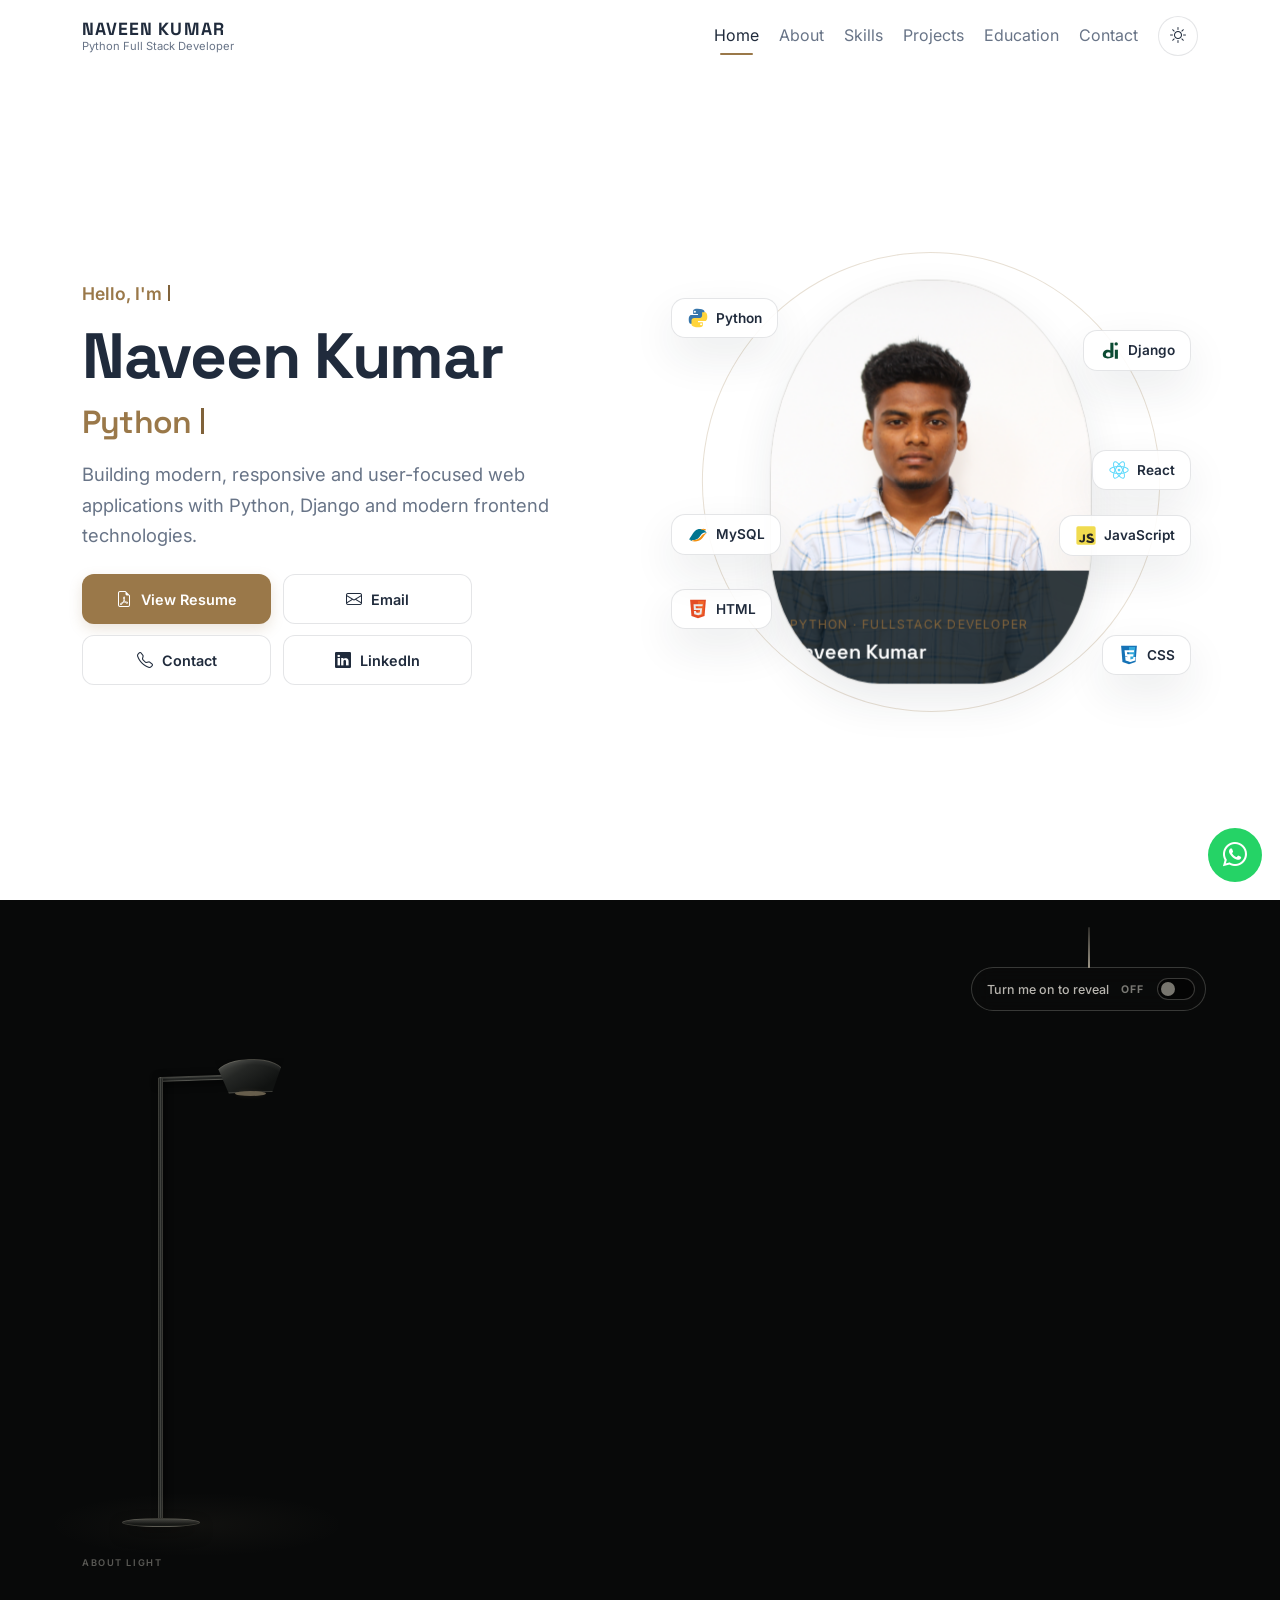
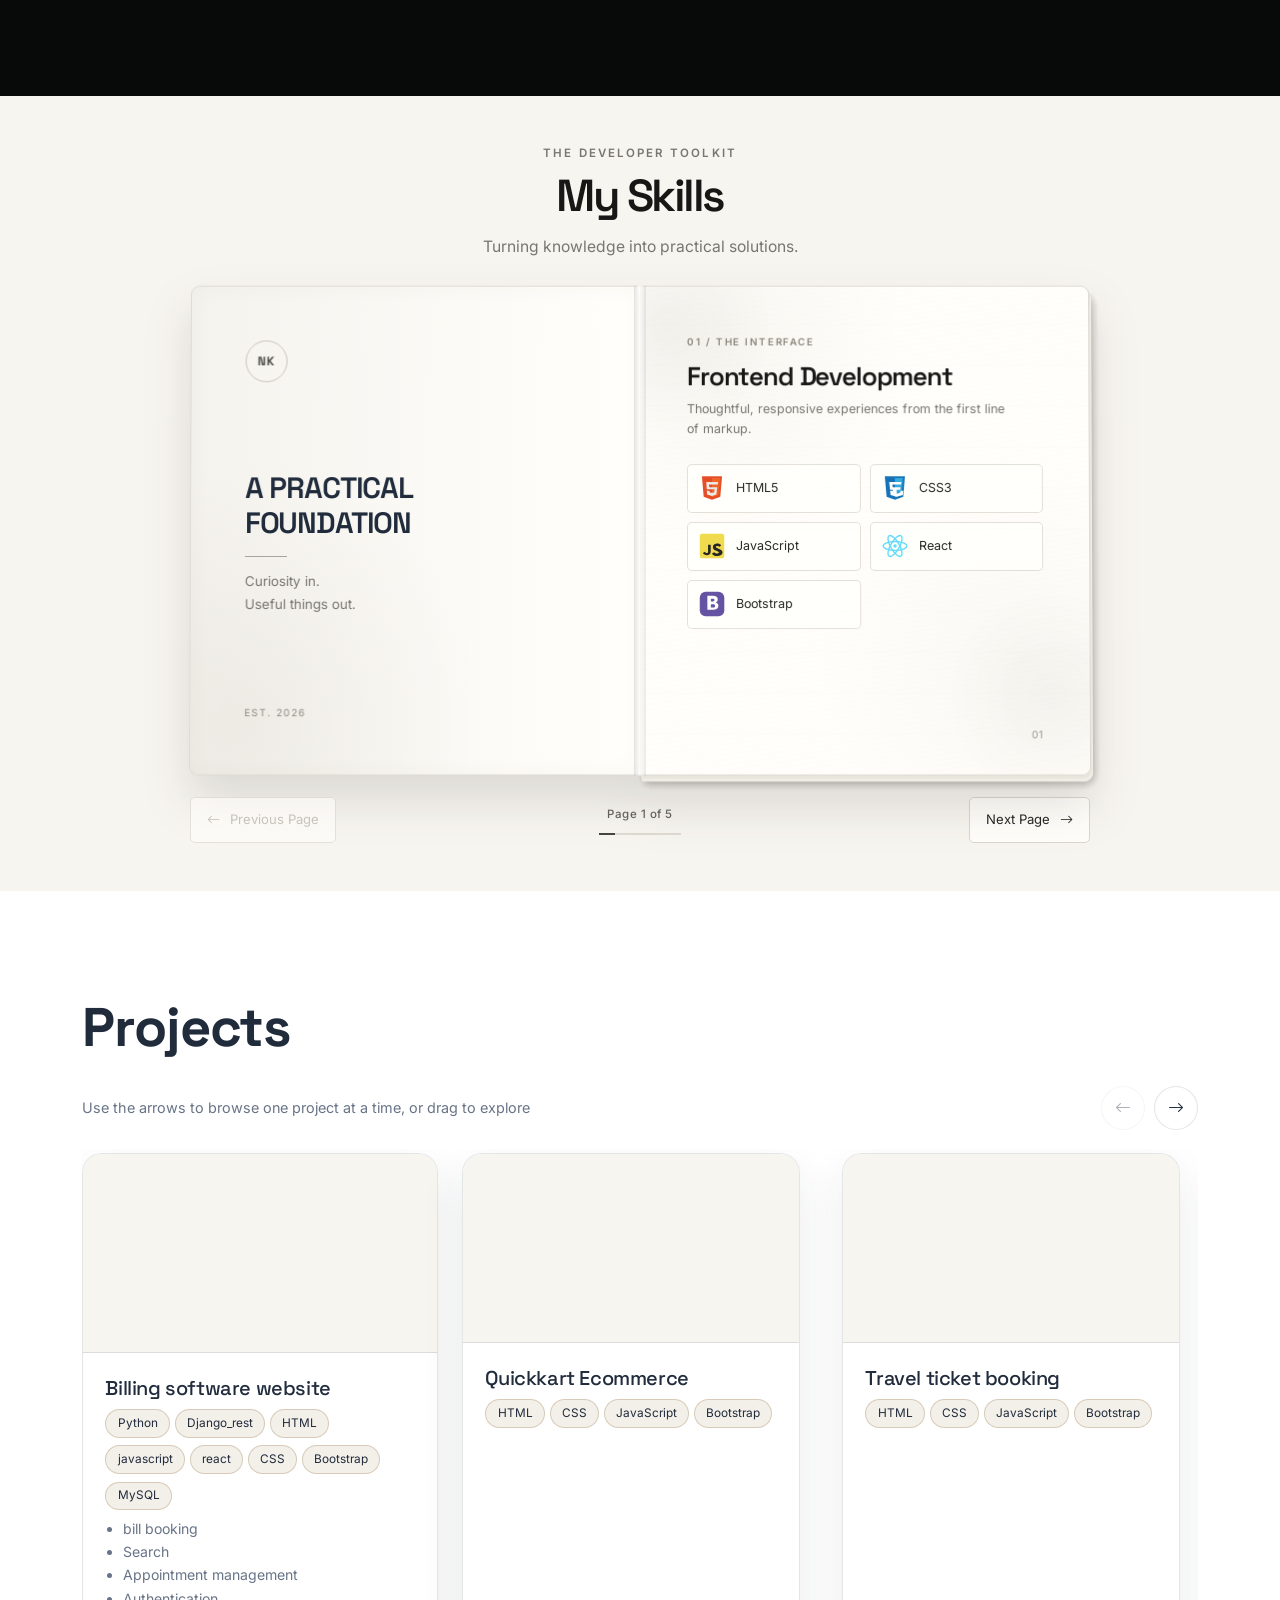
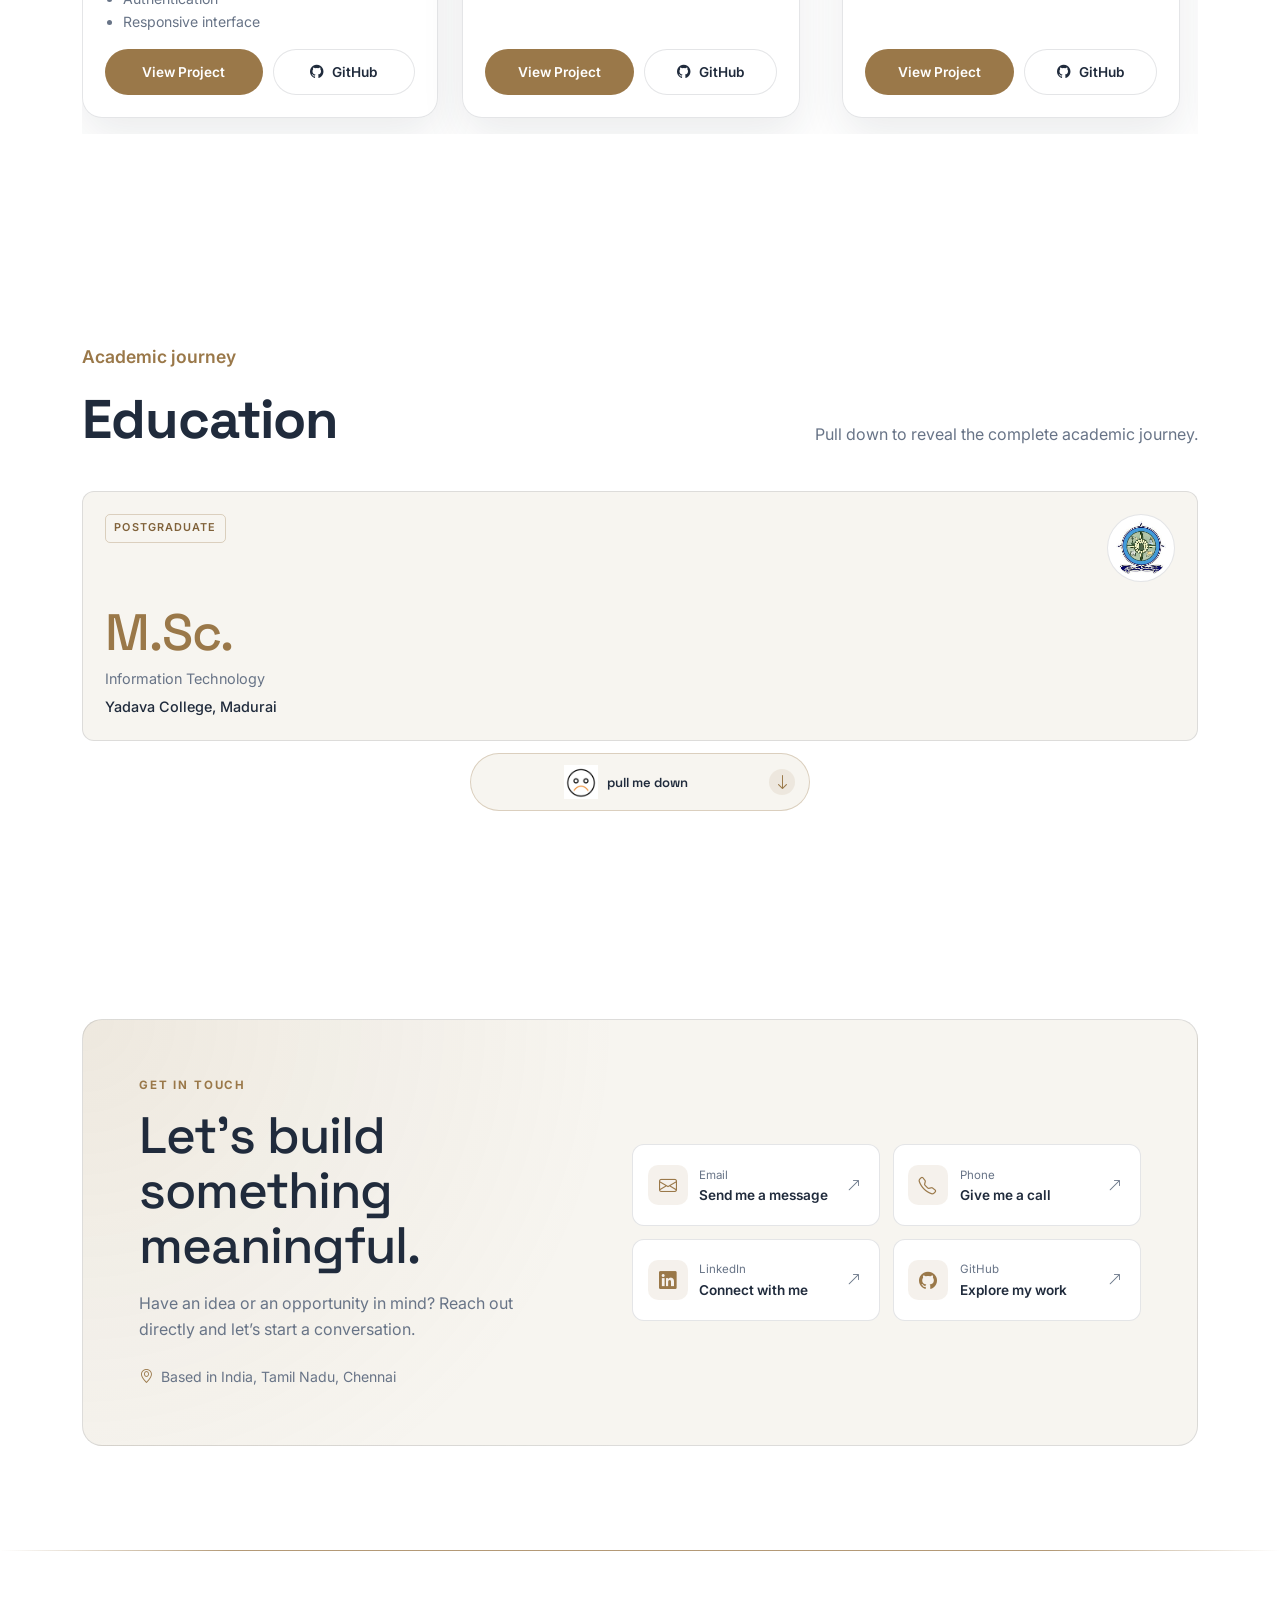
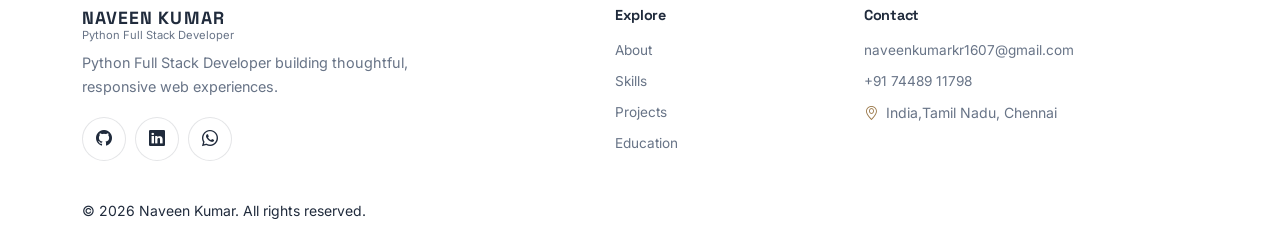
==== commit ba4953d7: "updating some changes" ====
--- a/index.html
+++ b/index.html
@@ -251,7 +251,7 @@
               <span class="studio-lamp-base"></span>
               <span class="studio-lamp-reflection"></span>
             </div>
-            <p class="about-lamp-caption">ABOUT LIGHT <span>01</span></p>
+            <p class="about-lamp-caption">ABOUT LIGHT</p>
           </div>
 
           <div
@@ -268,7 +268,7 @@
               <div class="about-story">
                 <p class="about-intro" data-about-reveal style="--reveal-delay: 650ms">
                   I am Naveen Kumar, an entry-level Python Full Stack Developer
-                  passionate about creating modern, functional, and user-friendly
+                  passionate about creating modern, functional and user-friendly
                   web applications.
                 </p>
                 <p class="about-description" data-about-reveal style="--reveal-delay: 850ms">
@@ -276,23 +276,28 @@
                   experiences, from polished interfaces to practical backend
                   solutions.
                 </p>
-                <div class="about-skills" data-about-reveal style="--reveal-delay: 1050ms">
-                  <h3>Tools I work with</h3>
-                  <ul aria-label="Technical skills">
-                    <li>Python</li>
-                    <li>Django</li>
-                    <li>MySQL</li>
-                    <li>HTML</li>
-                    <li>CSS</li>
-                    <li>JavaScript</li>
-                    <li>React</li>
-                    <li>Bootstrap</li>
-                  </ul>
+                <div class="about-metrics" data-about-reveal style="--reveal-delay: 1050ms" aria-label="Professional highlights">
+                  <article class="about-metric-card">
+                    <span class="about-metric-number">5+</span>
+                    <span class="about-metric-label">Projects<br />Completed</span>
+                  </article>
+                  <article class="about-metric-card">
+                    <span class="about-metric-number">12+</span>
+                    <span class="about-metric-label">Technologies</span>
+                  </article>
+                  <article class="about-metric-card">
+                    <span class="about-metric-number about-metric-fullstack">Focus</span>
+                    <span class="about-metric-label"><br />Full Stack Development<br /></span>
+                  </article>
+                  <article class="about-metric-card">
+                    <span class="about-metric-number about-metric-infinity">∞</span>
+                    <span class="about-metric-label">Learning &amp;<br />Growth</span>
+                  </article>
                 </div>
                 <div class="about-story-footer" data-about-reveal style="--reveal-delay: 1250ms">
                   <p class="about-internship">
                     <i class="bi bi-briefcase" aria-hidden="true"></i>
-                    Internship experience at <strong>Shanthi IT Solution</strong>
+                    Internship at <strong>Shanthi IT Solution</strong>
                   </p>
                   <a class="about-project-link" href="#projects">
                     Explore my projects
@@ -311,11 +316,16 @@
                     decoding="async"
                   />
                 </div>
-                <p class="about-profile-name">Naveen Kumar</p>
-                <p class="about-profile-role">Python Full Stack Developer</p>
-                <span class="about-profile-location">
-                  <i class="bi bi-geo-alt" aria-hidden="true"></i> Tamil Nadu, India
-                </span>
+                <div class="about-profile-details">
+                  <p class="about-profile-role">Naveen Kumar</p>
+                  <p class="about-profile-internship">
+                    <i class="bi bi-briefcase" aria-hidden="true"></i>
+                    <strong>Python Fullstack development</strong>
+                  </p>
+                  <span class="about-profile-location">
+                    <i class="bi bi-geo-alt" aria-hidden="true"></i> Chennai, Tamil Nadu, India
+                  </span>
+                </div>
               </aside>
             </div>
           </div>
--- a/css/style.css
+++ b/css/style.css
@@ -75,6 +75,14 @@
     background 0.5s,
     color 0.5s;
 }
+.cursor-particle-canvas {
+  position: fixed;
+  z-index: 9998;
+  inset: 0;
+  width: 100%;
+  height: 100%;
+  pointer-events: none;
+}
 h1,
 h2,
 h3,
@@ -1162,28 +1170,88 @@
   font-size: 0.94rem;
   line-height: 1.75;
 }
-.about-skills h3 {
-  margin: 0 0 0.7rem;
-  color: rgba(245, 242, 233, 0.72);
-  font: 600 0.72rem var(--f-body);
-  letter-spacing: 0.12em;
-  text-transform: uppercase;
-}
-.about-skills ul {
-  display: flex;
-  flex-wrap: wrap;
-  gap: 0.48rem;
-  margin: 0;
-  padding: 0;
-  list-style: none;
-}
-.about-skills li {
-  padding: 0.35rem 0.65rem;
-  border: 1px solid rgba(245, 242, 233, 0.17);
-  border-radius: 999px;
-  background: rgba(12, 13, 12, 0.26);
-  color: rgba(255, 250, 236, 0.86);
-  font-size: 0.74rem;
+.about-metrics {
+  display: grid;
+  grid-template-columns: repeat(4, minmax(0, 1fr));
+  gap: 1rem;
+  margin-top: 1.5rem;
+}
+.about-metric-card {
+  position: relative;
+  overflow: hidden;
+  isolation: isolate;
+  display: flex;
+  min-height: 160px;
+  flex-direction: column;
+  align-items: center;
+  justify-content: center;
+  gap: 0.7rem;
+  padding: 1rem 0.9rem;
+  border: 1px solid rgba(255, 255, 255, 0.16);
+  border-radius: 1.6rem;
+  background: rgba(255, 255, 255, 0.04);
+  box-shadow: inset 0 1px 0 rgba(255, 255, 255, 0.06);
+  text-align: center;
+  transition:
+    transform 0.35s cubic-bezier(0.2, 0.75, 0.25, 1),
+    border-color 0.3s ease,
+    background-color 0.3s ease,
+    box-shadow 0.3s ease;
+}
+.about-metric-card::before {
+  position: absolute;
+  z-index: 0;
+  inset: 0;
+  border-radius: inherit;
+  background: radial-gradient(
+    circle at var(--pointer-x, 50%) var(--pointer-y, 50%),
+    rgba(255, 213, 151, 0.2),
+    transparent 68%
+  );
+  content: "";
+  opacity: 0;
+  transition: opacity 0.3s ease;
+}
+@media (hover: hover) and (pointer: fine) {
+  .about-metric-card:hover {
+    transform: perspective(900px) rotateX(var(--tilt-y, 0deg))
+      rotateY(var(--tilt-x, 0deg)) translateY(-6px);
+    border-color: rgba(255, 221, 166, 0.48);
+    background-color: rgba(255, 255, 255, 0.07);
+    box-shadow:
+      inset 0 1px 0 rgba(255, 255, 255, 0.12),
+      0 14px 32px rgba(0, 0, 0, 0.2),
+      0 0 24px rgba(255, 213, 151, 0.08);
+  }
+  .about-metric-card:hover::before {
+    opacity: 1;
+  }
+  .about-metric-card:hover .about-metric-number {
+    color: #ffdfa7;
+    text-shadow: 0 0 22px rgba(255, 213, 151, 0.32);
+  }
+}
+.about-metric-number {
+  position: relative;
+  z-index: 1;
+  color: #f3efe8;
+  font: 600 clamp(2.25rem, 2.8vw, 3rem)/1 var(--f-head);
+  transition: color 0.3s ease, text-shadow 0.3s ease;
+}
+.about-metric-fullstack {
+  display: block;
+  font-size: clamp(1.8rem, 2.4vw, 2.5rem);
+  line-height: 1.1;
+}
+.about-metric-infinity {
+  font-size: clamp(2.8rem, 3.1vw, 3.6rem);
+  line-height: 0.9;
+}
+.about-metric-label {
+  position: relative;
+  z-index: 1;
+  color: rgba(244, 239, 228, 0.8);
+  font: 500 0.84rem/1.45 var(--f-body);
 }
 .about-story-footer {
   display: flex;
@@ -1255,24 +1323,37 @@
   object-fit: cover;
   object-position: center 34%;
 }
-.about-profile-name {
-  margin: 0.85rem 0 0.12rem;
+.about-profile-details {
+  display: grid;
+  gap: 0.55rem;
+  margin-top: 0.9rem;
+}
+.about-profile-role {
+  margin: 0;
   color: #fffaf0;
   font: 600 1rem var(--f-head);
 }
-.about-profile-role {
-  margin: 0;
-  color: rgba(239, 237, 229, 0.66);
-  font-size: 0.72rem;
-  line-height: 1.45;
-}
+.about-profile-internship,
 .about-profile-location {
   display: inline-flex;
   align-items: center;
-  gap: 0.3rem;
-  margin-top: 0.6rem;
+  gap: 0.35rem;
+  color: rgba(239, 237, 229, 0.72);
+  font-size: 0.7rem;
+  line-height: 1.5;
+}
+.about-profile-internship strong {
+  color: #fff8e9;
+  font-weight: 600;
+}
+.about-profile-location {
   color: rgba(255, 221, 166, 0.76);
-  font-size: 0.68rem;
+}
+.about-profile-description {
+  margin: 0.9rem 0 0;
+  color: rgba(239, 237, 229, 0.72);
+  font-size: 0.8rem;
+  line-height: 1.7;
 }
 [data-about-reveal] {
   opacity: 0;
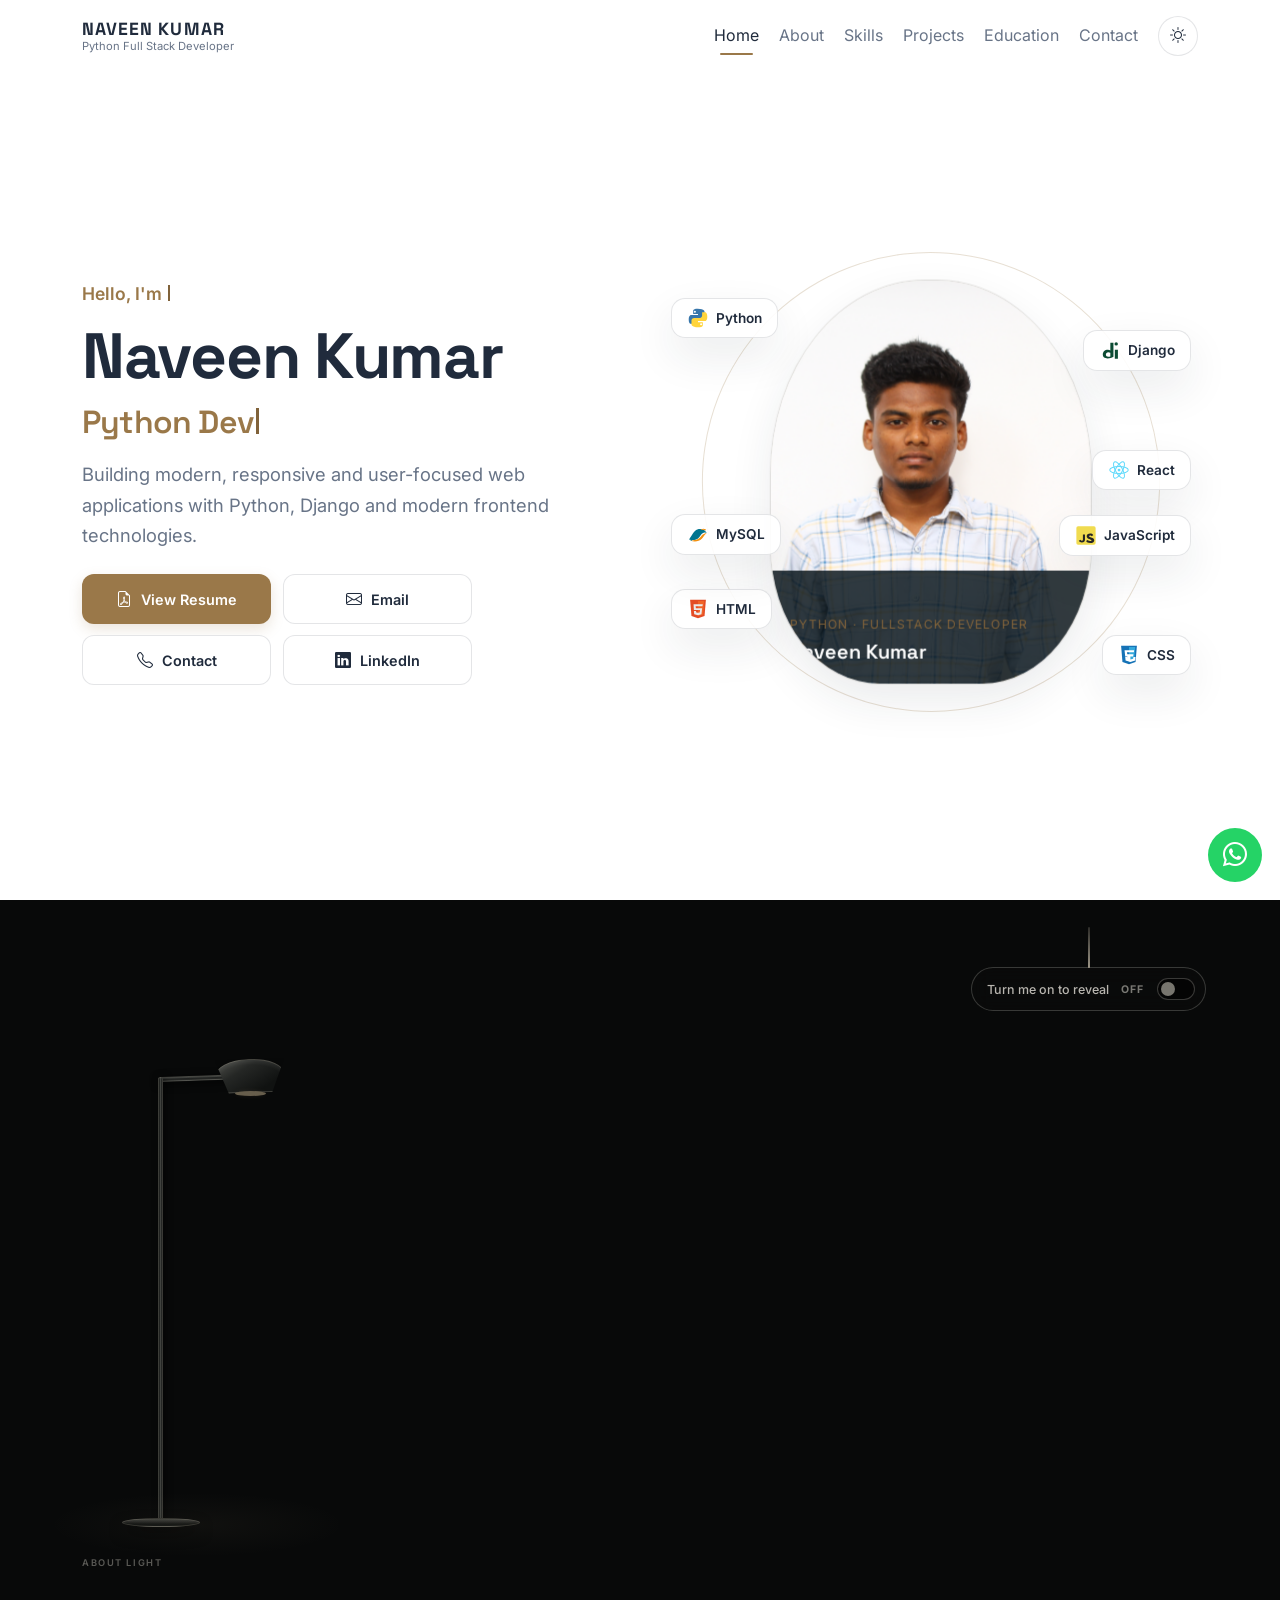
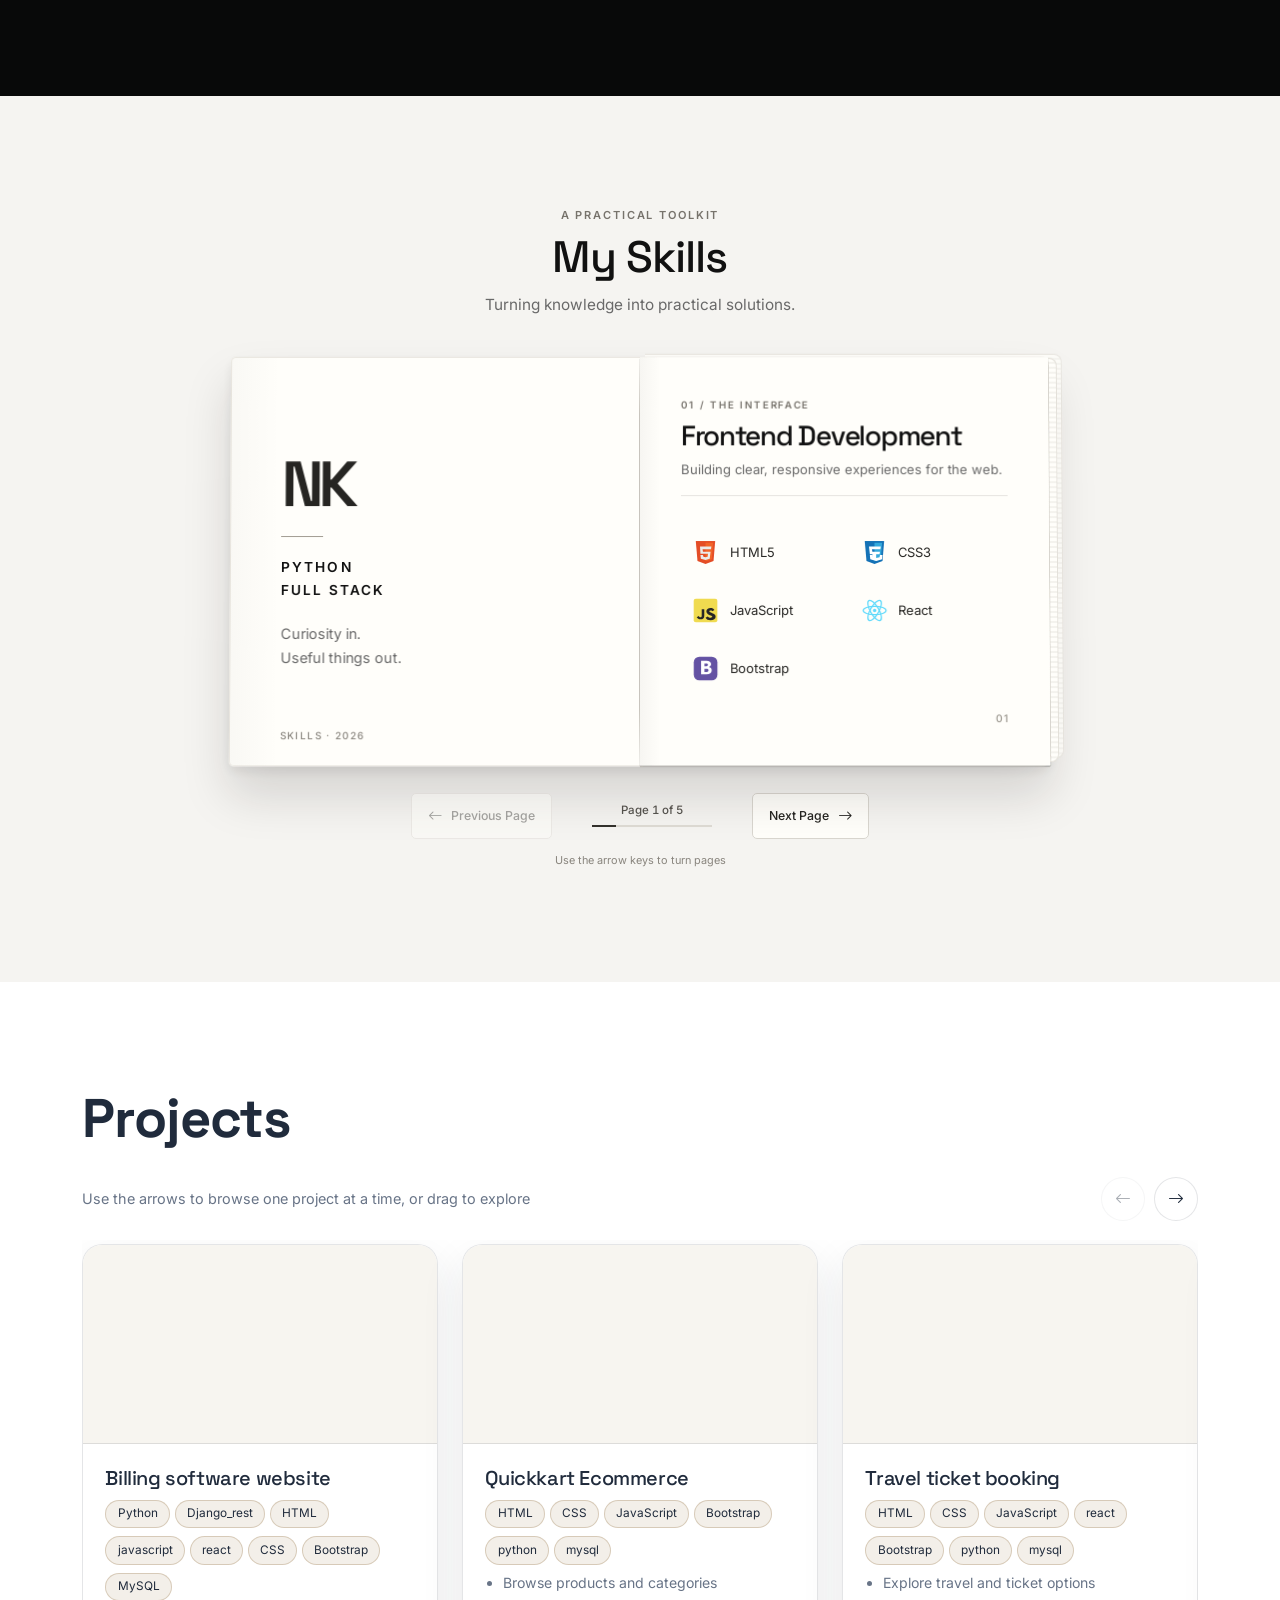
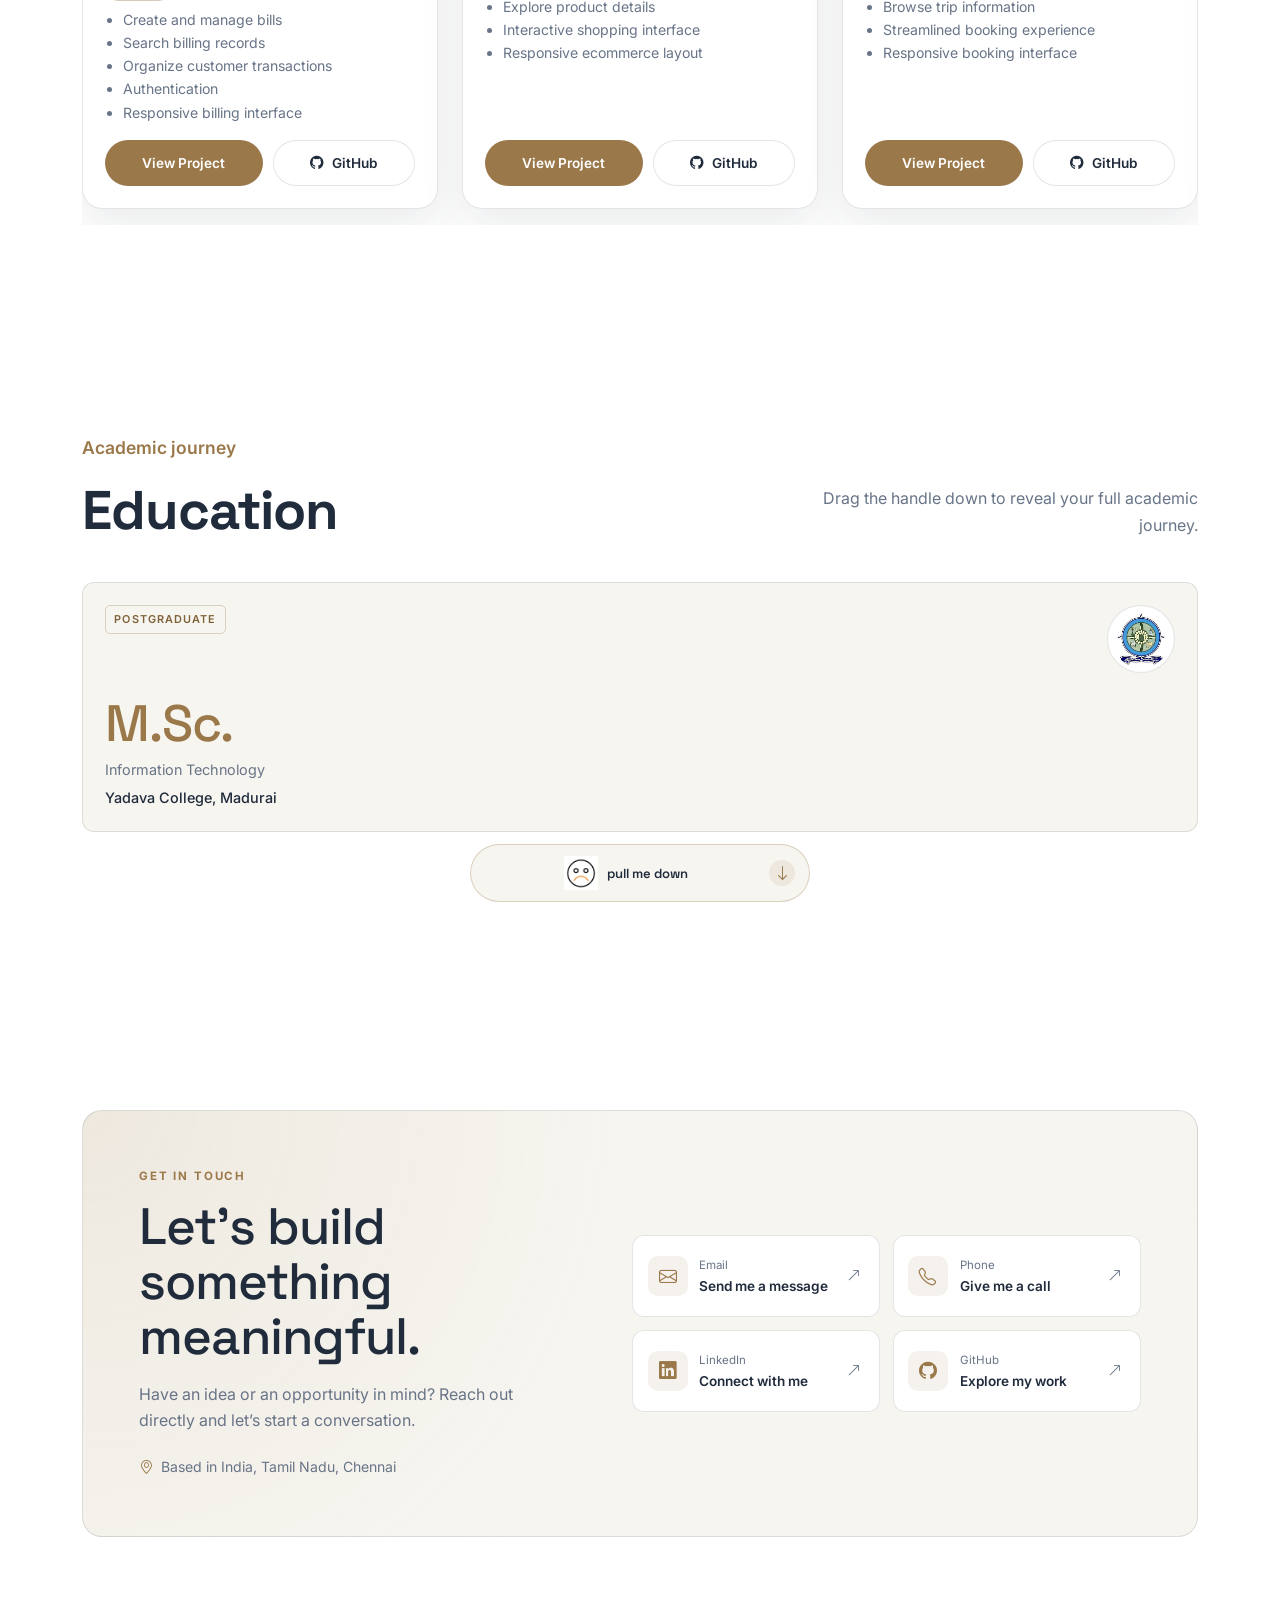
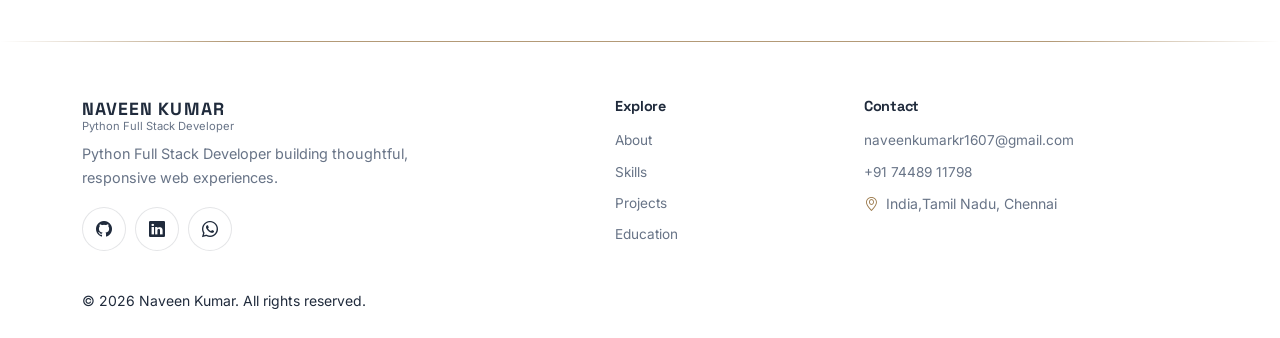
==== commit d8f29de1: "udating animations on skills section" ====
--- a/index.html
+++ b/index.html
@@ -333,119 +333,121 @@
       </section>
 
       <!-- SKILLS -->
-      <section class="skills-showcase skills-book-section py-5" id="skills" aria-labelledby="skills-title">
+      <section class="skills-section" id="skills" aria-labelledby="skills-title">
         <div class="container">
-          <header class="skills-heading text-center">
-            <p class="skills-eyebrow">THE DEVELOPER TOOLKIT</p>
+          <header class="skills-heading">
+            <p class="skills-eyebrow">A PRACTICAL TOOLKIT</p>
             <h2 id="skills-title">My Skills</h2>
-            <p class="skills-book-subtitle">Turning knowledge into practical solutions.</p>
+            <p>Turning knowledge into practical solutions.</p>
           </header>
 
-          <div class="skills-book-wrap">
-            <div class="skills-book" aria-label="Five-page book of skills" aria-roledescription="interactive book">
-              <div class="skills-book-left" aria-hidden="true">
-                <span class="skills-book-mark">NK</span>
-                <p class="skills-book-left-label">A PRACTICAL<br />FOUNDATION</p>
-                <span class="skills-book-left-rule"></span>
+          <div class="skills-book-stage">
+            <div class="skills-book" aria-label="Interactive book of development skills">
+              <aside class="skills-book-left" aria-hidden="true">
+                <span class="skills-book-monogram">NK</span>
+                <span class="skills-book-rule"></span>
+                <p class="skills-book-left-kicker">PYTHON<br />FULL STACK</p>
                 <p class="skills-book-left-note">Curiosity in.<br />Useful things out.</p>
-                <span class="skills-book-left-number">EST. 2026</span>
-              </div>
-              <div class="skills-book-spine" aria-hidden="true"></div>
-              <div class="skills-book-leaves" id="skillsBookPages" aria-label="Skill pages">
-                <article class="skills-book-leaf" data-page="0" aria-label="Page 1: Frontend Development">
-                  <div class="skills-book-leaf-front">
+                <span class="skills-book-left-folio">SKILLS · 2026</span>
+              </aside>
+
+              <div class="skills-book-pages" id="skillsBookPages" aria-label="Skill pages">
+                <article class="skills-book-leaf" data-page="0" aria-label="Page 1 of 5: Frontend Development">
+                  <div class="skills-page-front">
                     <header class="skills-page-heading">
                       <span class="skills-page-kicker">01 / THE INTERFACE</span>
                       <h3>Frontend Development</h3>
-                      <p>Thoughtful, responsive experiences from the first line of markup.</p>
+                      <p>Building clear, responsive experiences for the web.</p>
                     </header>
                     <ul class="skills-page-list">
-                      <li><img src="skills/assets/icons/html.svg" alt="" /><span>HTML5</span></li>
-                      <li><img src="skills/assets/icons/css.svg" alt="" /><span>CSS3</span></li>
-                      <li><img src="skills/assets/icons/javascript.svg" alt="" /><span>JavaScript</span></li>
-                      <li><img src="skills/assets/icons/react.svg" alt="" /><span>React</span></li>
-                      <li><img src="skills/assets/icons/bootstrap.svg" alt="" /><span>Bootstrap</span></li>
+                      <li><button class="skills-icon-action" type="button" aria-label="Animate HTML5 icon"><img src="skills/assets/icons/html.svg" alt="" /></button><span>HTML5</span></li>
+                      <li><button class="skills-icon-action" type="button" aria-label="Animate CSS3 icon"><img src="skills/assets/icons/css.svg" alt="" /></button><span>CSS3</span></li>
+                      <li><button class="skills-icon-action" type="button" aria-label="Animate JavaScript icon"><img src="skills/assets/icons/javascript.svg" alt="" /></button><span>JavaScript</span></li>
+                      <li><button class="skills-icon-action" type="button" aria-label="Animate React icon"><img src="skills/assets/icons/react.svg" alt="" /></button><span>React</span></li>
+                      <li><button class="skills-icon-action" type="button" aria-label="Animate Bootstrap icon"><img src="skills/assets/icons/bootstrap.svg" alt="" /></button><span>Bootstrap</span></li>
                     </ul>
                     <span class="skills-page-folio">01</span>
                   </div>
-                  <div class="skills-book-leaf-back" aria-hidden="true"><span>NA V E E N&nbsp; K U M A R</span><b>KEEP BUILDING.</b></div>
+                  <div class="skills-page-back" aria-hidden="true"><span>NAVEEN KUMAR</span><b>KEEP BUILDING.</b></div>
                 </article>
-                <article class="skills-book-leaf" data-page="1" aria-label="Page 2: Backend Development">
-                  <div class="skills-book-leaf-front">
+                <article class="skills-book-leaf" data-page="1" aria-label="Page 2 of 5: Backend Development" aria-hidden="true" inert>
+                  <div class="skills-page-front">
                     <header class="skills-page-heading">
                       <span class="skills-page-kicker">02 / THE ENGINE</span>
                       <h3>Backend Development</h3>
-                      <p>Reliable application logic and clean, well-structured APIs.</p>
+                      <p>Creating reliable application logic and APIs.</p>
                     </header>
                     <ul class="skills-page-list">
-                      <li><img src="skills/assets/icons/python.svg" alt="" /><span>Python</span></li>
-                      <li><img src="skills/assets/icons/django.svg" alt="" /><span>Django REST Framework</span></li>
+                      <li><button class="skills-icon-action" type="button" aria-label="Animate Python icon"><img src="skills/assets/icons/python.svg" alt="" /></button><span>Python</span></li>
+                      <li><button class="skills-icon-action" type="button" aria-label="Animate Django REST Framework icon"><img src="skills/assets/icons/django.svg" alt="" /></button><span>Django REST Framework</span></li>
                     </ul>
                     <span class="skills-page-folio">02</span>
                   </div>
-                  <div class="skills-book-leaf-back" aria-hidden="true"><span>NA V E E N&nbsp; K U M A R</span><b>KEEP BUILDING.</b></div>
+                  <div class="skills-page-back" aria-hidden="true"><span>NAVEEN KUMAR</span><b>KEEP BUILDING.</b></div>
                 </article>
-                <article class="skills-book-leaf" data-page="2" aria-label="Page 3: Database Management">
-                  <div class="skills-book-leaf-front">
+                <article class="skills-book-leaf" data-page="2" aria-label="Page 3 of 5: Database Management" aria-hidden="true" inert>
+                  <div class="skills-page-front">
                     <header class="skills-page-heading">
                       <span class="skills-page-kicker">03 / THE RECORD</span>
                       <h3>Database Management</h3>
-                      <p>Organizing information so it stays useful, consistent, and accessible.</p>
+                      <p>Keeping information structured, consistent, and useful.</p>
                     </header>
                     <ul class="skills-page-list">
-                      <li><img src="skills/assets/icons/mysql.svg" alt="" /><span>MySQL</span></li>
-                      <li><img src="skills/assets/icons/sqlite.svg" alt="" /><span>SQLite</span></li>
+                      <li><button class="skills-icon-action" type="button" aria-label="Animate MySQL icon"><img src="skills/assets/icons/mysql.svg" alt="" /></button><span>MySQL</span></li>
+                      <li><button class="skills-icon-action" type="button" aria-label="Animate SQLite icon"><img src="skills/assets/icons/sqlite.svg" alt="" /></button><span>SQLite</span></li>
                     </ul>
                     <span class="skills-page-folio">03</span>
                   </div>
-                  <div class="skills-book-leaf-back" aria-hidden="true"><span>NA V E E N&nbsp; K U M A R</span><b>KEEP BUILDING.</b></div>
+                  <div class="skills-page-back" aria-hidden="true"><span>NAVEEN KUMAR</span><b>KEEP BUILDING.</b></div>
                 </article>
-                <article class="skills-book-leaf" data-page="3" aria-label="Page 4: Development Tools">
-                  <div class="skills-book-leaf-front">
+                <article class="skills-book-leaf" data-page="3" aria-label="Page 4 of 5: Development Tools" aria-hidden="true" inert>
+                  <div class="skills-page-front">
                     <header class="skills-page-heading">
                       <span class="skills-page-kicker">04 / THE WORKBENCH</span>
                       <h3>Development Tools</h3>
-                      <p>A dependable toolkit for building, refining, and shipping work.</p>
+                      <p>Tools for writing, refining, and shipping work.</p>
                     </header>
                     <ul class="skills-page-list">
-                      <li><img src="skills/assets/icons/vscode.svg" alt="" /><span>Visual Studio Code</span></li>
-                      <li><img src="skills/assets/icons/pycharm.svg" alt="" /><span>PyCharm</span></li>
-                      <li><img src="skills/assets/icons/git.svg" alt="" /><span>Git</span></li>
+                      <li><button class="skills-icon-action" type="button" aria-label="Animate Visual Studio Code icon"><img src="skills/assets/icons/vscode.svg" alt="" /></button><span>Visual Studio Code</span></li>
+                      <li><button class="skills-icon-action" type="button" aria-label="Animate PyCharm icon"><img src="skills/assets/icons/pycharm.svg" alt="" /></button><span>PyCharm</span></li>
+                      <li><button class="skills-icon-action" type="button" aria-label="Animate Git icon"><img src="skills/assets/icons/git.svg" alt="" /></button><span>Git</span></li>
                     </ul>
                     <span class="skills-page-folio">04</span>
                   </div>
-                  <div class="skills-book-leaf-back" aria-hidden="true"><span>NA V E E N&nbsp; K U M A R</span><b>KEEP BUILDING.</b></div>
+                  <div class="skills-page-back" aria-hidden="true"><span>NAVEEN KUMAR</span><b>KEEP BUILDING.</b></div>
                 </article>
-                <article class="skills-book-leaf" data-page="4" aria-label="Page 5: Professional Skills">
-                  <div class="skills-book-leaf-front">
+                <article class="skills-book-leaf" data-page="4" aria-label="Page 5 of 5: Professional Skills" aria-hidden="true" inert>
+                  <div class="skills-page-front">
                     <header class="skills-page-heading">
                       <span class="skills-page-kicker">05 / THE PRACTICE</span>
                       <h3>Professional Skills</h3>
-                      <p>Good work is built with care, clear thinking, and other people.</p>
+                      <p>Thoughtful work starts with good habits and people.</p>
                     </header>
                     <ul class="skills-page-list">
-                      <li><img src="skills/assets/icons/problem-solving.svg" alt="" /><span>Problem Solving</span></li>
-                      <li><img src="skills/assets/icons/collaboration.svg" alt="" /><span>Team Collaboration</span></li>
-                      <li><img src="skills/assets/icons/analytical-thinking.svg" alt="" /><span>Analytical Thinking</span></li>
+                      <li><button class="skills-icon-action" type="button" aria-label="Animate Problem Solving illustration"><img src="skills/assets/icons/problem-solving.svg" alt="" /></button><span>Problem Solving</span></li>
+                      <li><button class="skills-icon-action" type="button" aria-label="Animate Team Collaboration illustration"><img src="skills/assets/icons/collaboration.svg" alt="" /></button><span>Team Collaboration</span></li>
+                      <li><button class="skills-icon-action" type="button" aria-label="Animate Analytical Thinking illustration"><img src="skills/assets/icons/analytical-thinking.svg" alt="" /></button><span>Analytical Thinking</span></li>
                     </ul>
                     <span class="skills-page-folio">05</span>
                   </div>
-                  <div class="skills-book-leaf-back" aria-hidden="true"><span>NA V E E N&nbsp; K U M A R</span><b>KEEP BUILDING.</b></div>
+                  <div class="skills-page-back" aria-hidden="true"><span>NAVEEN KUMAR</span><b>KEEP BUILDING.</b></div>
                 </article>
               </div>
             </div>
-            <nav class="skills-book-controls" aria-label="Skills book navigation">
-              <button class="skills-book-button" type="button" data-page-direction="-1" aria-label="Previous page">
+
+            <nav class="skills-book-controls" aria-label="Skills book controls">
+              <button class="skills-book-button" id="skillsPrevious" type="button" aria-label="Previous page" disabled>
                 <i class="bi bi-arrow-left" aria-hidden="true"></i><span>Previous Page</span>
               </button>
               <div class="skills-book-progress">
-                <span class="skills-book-indicator" aria-live="polite">Page 1 of 5</span>
-                <span class="skills-book-progress-track" aria-hidden="true"><span></span></span>
-              </div>
-              <button class="skills-book-button skills-book-button-next" type="button" data-page-direction="1" aria-label="Next page">
+                <span class="skills-book-indicator" id="skillsPageIndicator" aria-live="polite">Page 1 of 5</span>
+                <span class="skills-book-progress-track" aria-hidden="true"><span id="skillsProgress"></span></span>
+              </div>
+              <button class="skills-book-button skills-book-button-next" id="skillsNext" type="button" aria-label="Next page">
                 <span>Next Page</span><i class="bi bi-arrow-right" aria-hidden="true"></i>
               </button>
             </nav>
+            <p class="skills-keyboard-hint">Use the arrow keys to turn pages</p>
           </div>
         </div>
       </section>
@@ -515,7 +517,7 @@
               <h2 class="sec-title">Education</h2>
             </div>
             <p class="education-intro">
-              Pull down to reveal the complete academic journey.
+              Drag the handle down to reveal your full academic journey.
             </p>
           </div>
 
@@ -528,7 +530,6 @@
               class="education-pull-zone"
               id="educationPullZone"
               type="button"
-              tabindex="0"
               aria-label="Drag down to reveal the remaining education entries"
               aria-expanded="false"
             >
--- a/css/style.css
+++ b/css/style.css
@@ -1372,98 +1372,6 @@
   transition-delay: var(--reveal-delay, 0ms);
 }
 
-/* Skills */
-#skillsWrap {
-  display: grid;
-  grid-template-columns: repeat(2, minmax(0, 1fr));
-  gap: 1.25rem;
-}
-.skill-group {
-  min-width: 0;
-  padding: 1.35rem 1.5rem;
-  border: 1px solid var(--bd);
-  border-radius: var(--r);
-  background:
-    linear-gradient(145deg, rgba(var(--a1-rgb), 0.07), transparent 55%),
-    var(--bg2);
-  box-shadow: var(--shadow);
-}
-.skill-group-heading {
-  display: flex;
-  align-items: baseline;
-  gap: 0.7rem;
-  padding-bottom: 0.9rem;
-  border-bottom: 1px solid var(--bd);
-}
-.skill-group-heading h3 {
-  margin: 0;
-  font-size: 1.15rem;
-}
-.skill-group-index,
-.skill-group-count {
-  color: var(--muted);
-  font: 500 0.7rem var(--f-body);
-  letter-spacing: 0.1em;
-}
-.skill-group-count {
-  margin-left: auto;
-}
-.skill-list {
-  list-style: none;
-  margin: 0;
-  padding: 0;
-}
-.skill-item {
-  display: flex;
-  align-items: center;
-  min-width: 0;
-  gap: 0.85rem;
-  padding: 0.85rem 0;
-  border-bottom: 1px solid var(--bd);
-}
-.skill-item:last-child {
-  padding-bottom: 0;
-  border-bottom: 0;
-}
-.skill-icon {
-  display: grid;
-  width: 40px;
-  height: 40px;
-  flex: 0 0 auto;
-  place-items: center;
-  border: 1px solid var(--bd);
-  border-radius: 11px;
-  background: rgba(var(--a1-rgb), 0.1);
-  color: var(--cyan);
-}
-.skill-icon i {
-  font-size: 1.2rem;
-}
-.skill-copy {
-  display: grid;
-  min-width: 0;
-  gap: 0.15rem;
-}
-.skill-copy strong {
-  font: 600 0.92rem var(--f-head);
-}
-.skill-copy small {
-  color: var(--muted);
-  font-size: 0.76rem;
-  line-height: 1.4;
-}
-.skill-item-arrow {
-  margin-left: auto;
-  color: var(--a1);
-  opacity: 0;
-  transform: translate(-3px, 3px);
-  transition: opacity 0.2s ease, transform 0.2s ease;
-}
-.skill-item:hover .skill-item-arrow {
-  opacity: 1;
-  transform: none;
-}
-
 /* Projects */
 .project-carousel {
   position: relative;
@@ -2687,13 +2595,6 @@
     width: 24px;
     height: 24px;
   }
-  #skillsWrap {
-    grid-template-columns: 1fr;
-    gap: 0.9rem;
-  }
-  .skill-group {
-    padding: 1.1rem;
-  }
   .fab-wa,
   .fab-top {
     width: 48px;
--- a/skills/skills.css
+++ b/skills/skills.css
@@ -1,1206 +1,545 @@
-.skills-demo,
-.skills-showcase {
-  --skill-bg: #10110f;
-  --skill-panel: #171915;
-  --skill-gold: #d5a64d;
-  --skill-gold-light: #ffe7a0;
-  --skill-glow: rgba(241, 186, 74, 0.35);
-  --skill-border: rgba(220, 176, 91, 0.38);
-  --skill-text: #f4f0e6;
-  --skill-muted: #9e9c92;
-  --skill-transition: cubic-bezier(0.2, 0.78, 0.22, 1);
-}
-
-* {
-  box-sizing: border-box;
-}
-
-.skills-demo {
-  min-height: 100%;
+.skills-section {
+  --book-ink: #111111;
+  --book-muted: #696969;
+  --book-line: #e6e4e0;
+  --book-paper: #fffefa;
+  padding: clamp(4.5rem, 9vw, 7rem) 0;
+  overflow: hidden;
+  background: #f5f4f1;
+  color: var(--book-ink);
+}
+
+.skills-heading {
+  margin: 0 auto 2.4rem;
+  text-align: center;
+}
+
+.skills-eyebrow,
+.skills-page-kicker {
+  color: #77736c;
+  font: 600 0.69rem/1.4 var(--f-body);
+  letter-spacing: 0.17em;
+}
+
+.skills-eyebrow {
+  margin: 0 0 0.45rem;
+}
+
+.skills-heading h2 {
   margin: 0;
-  background: var(--skill-bg);
-  color: var(--skill-text);
-  font-family: "Space Grotesk", "Segoe UI", sans-serif;
-}
-
-.skills-showcase {
+  color: var(--book-ink);
+  font-size: clamp(2rem, 4vw, 2.75rem);
+}
+
+.skills-heading > p:last-child {
+  margin: 0.55rem 0 0;
+  color: var(--book-muted);
+  font-size: 0.96rem;
+}
+
+.skills-book-stage {
+  width: min(100%, 900px);
+  margin: 0 auto;
+  perspective: 1800px;
+}
+
+.skills-book {
   position: relative;
-  min-height: 100vh;
-  overflow: hidden;
-  isolation: isolate;
-  background-color: var(--skill-bg);
-  background-image:
-    linear-gradient(rgba(215, 181, 112, 0.035) 1px, transparent 1px),
-    linear-gradient(90deg, rgba(215, 181, 112, 0.035) 1px, transparent 1px);
-  background-size: 42px 42px;
-}
-
-.skills-background-video {
-  position: absolute;
-  z-index: -2;
-  inset: 0;
-  width: 100%;
-  height: 100%;
-  object-fit: cover;
-  opacity: 0.38;
-  pointer-events: none;
-}
-
-.skills-video-shade {
+  display: grid;
+  grid-template-columns: 1fr 1fr;
+  width: min(100%, 820px);
+  height: clamp(330px, 44vw, 410px);
+  margin: 0 auto;
+  border-radius: 5px 10px 10px 5px;
+  background: #fdfcf9;
+  box-shadow:
+    0 28px 48px rgba(25, 23, 19, 0.15),
+    0 5px 12px rgba(25, 23, 19, 0.08);
+  transform: rotateX(1.5deg);
+  transform-style: preserve-3d;
+  animation: skills-book-float 7s ease-in-out infinite;
+}
+
+.skills-book::before,
+.skills-book::after {
   position: absolute;
   z-index: -1;
-  inset: 0;
-  background: rgba(8, 9, 8, 0.7);
-  pointer-events: none;
-}
-
-.skills-showcase::before,
-.skills-showcase::after {
-  position: absolute;
-  z-index: -1;
-  width: 180px;
-  height: 180px;
-  border: 1px solid rgba(215, 181, 112, 0.12);
+  right: -8px;
+  bottom: 4px;
+  width: 51%;
+  height: calc(100% - 5px);
+  border: 1px solid #e2dfd8;
+  border-left: 0;
+  border-radius: 0 8px 8px 0;
+  background: repeating-linear-gradient(
+    to bottom,
+    #fffefa 0,
+    #fffefa 3px,
+    #e9e7e1 4px,
+    #fffefa 5px
+  );
   content: "";
-  transform: rotate(45deg);
-}
-
-.skills-showcase::before {
-  top: 6%;
-  left: -130px;
-}
-
-.skills-showcase::after {
-  right: -130px;
-  bottom: 6%;
-}
-
-.skills-heading {
+}
+
+.skills-book::after {
+  right: -13px;
+  bottom: 8px;
+  z-index: -2;
+  opacity: 0.72;
+}
+
+.skills-book-left {
   position: relative;
-  z-index: 1;
-  margin: 0 auto 0.5rem;
-}
-
-.skills-eyebrow {
-  margin: 0 0 0.4rem;
-  color: var(--skill-gold-light);
-  font-size: 0.72rem;
-  font-weight: 600;
-  letter-spacing: 0.18em;
-}
-
-.skills-heading h1,
-.skills-heading h2 {
-  margin: 0;
-  color: var(--skill-text);
-  font-family: "Space Grotesk", "Segoe UI", sans-serif;
-  font-size: clamp(1.55rem, 3vw, 2.35rem);
-  font-weight: 600;
-  letter-spacing: 0;
-  line-height: 1.2;
-}
-
-.skills-stage,
-.gauntlet-stage {
-  position: relative;
-  width: min(100%, 1120px);
-  height: 660px;
-  margin: 0 auto;
-}
-
-.connection-lines {
-  position: absolute;
-  inset: 0;
-  width: 100%;
-  height: 100%;
-  overflow: visible;
-  pointer-events: none;
-}
-
-.connection-lines path {
-  fill: none;
-  stroke: rgba(239, 193, 92, 0.7);
-  stroke-dasharray: 5 8;
-  stroke-linecap: round;
-  stroke-width: 1.3;
-  opacity: 0;
-  filter: drop-shadow(0 0 4px var(--skill-glow));
-  transition: opacity 0.25s ease;
-}
-
-.skills-showcase.is-closed .connection-lines path {
-  opacity: 0.8;
-}
-
-.skills-showcase.is-closed .connection-lines path:nth-child(1) { transition-delay: 0.04s; }
-.skills-showcase.is-closed .connection-lines path:nth-child(2) { transition-delay: 0.08s; }
-.skills-showcase.is-closed .connection-lines path:nth-child(3) { transition-delay: 0.12s; }
-.skills-showcase.is-closed .connection-lines path:nth-child(4) { transition-delay: 0.16s; }
-.skills-showcase.is-closed .connection-lines path:nth-child(5) { transition-delay: 0.2s; }
-.skills-showcase.is-closed .connection-lines path:nth-child(6) { transition-delay: 0.24s; }
-.skills-showcase.is-closed .connection-lines path:nth-child(7) { transition-delay: 0.28s; }
-
-.gauntlet-button {
-  position: absolute;
-  z-index: 3;
-  top: 50%;
-  left: 50%;
-  display: grid;
-  width: 300px;
-  height: 430px;
-  padding: 0;
-  place-items: center;
-  border: 0;
-  background: transparent;
-  cursor: pointer;
-  transform: translate(-50%, -50%);
-  -webkit-tap-highlight-color: transparent;
-}
-
-.gauntlet-button:focus-visible {
-  outline: 2px solid var(--skill-gold-light);
-  outline-offset: 6px;
-  border-radius: 45%;
-}
-
-.gauntlet-aura {
-  position: absolute;
-  inset: 15% 6% 8%;
-  border-radius: 50%;
-  background: radial-gradient(ellipse, rgba(234, 174, 62, 0.18), transparent 68%);
-  filter: blur(13px);
-  transition: opacity 0.6s ease, transform 0.8s var(--skill-transition);
-  animation: aura-breathe 4s ease-in-out infinite;
-}
-
-.gauntlet-art {
-  position: relative;
-  display: block;
-  width: 270px;
-  height: 395px;
-  filter: drop-shadow(0 12px 25px rgba(0, 0, 0, 0.45));
-  transform: translateY(4px);
-}
-
-.gauntlet-palm {
-  position: absolute;
-  z-index: 2;
-  top: 23%;
-  left: 3%;
-  width: 94%;
-  height: 78%;
-  object-fit: fill;
-}
-
-.gauntlet-finger {
-  position: absolute;
-  z-index: 1;
-  display: flex;
-  flex-direction: column;
-  align-items: center;
-  transform-origin: 50% 94%;
-  transition: transform 1s var(--skill-transition), filter 0.8s ease;
-}
-
-.gauntlet-finger i,
-.gauntlet-thumb i,
-.gauntlet-thumb b {
-  position: relative;
-  display: block;
-  border: 2px solid #7d551b;
-  background: linear-gradient(105deg, #8b5b1e 0%, #e2b956 24%, #ffdf81 47%, #b77d29 72%, #664116 100%);
-  box-shadow: inset 0 2px 2px rgba(255, 239, 174, 0.74), inset 0 -4px 5px rgba(73, 43, 11, 0.5), 0 2px 5px #281b0d;
-}
-
-.finger-tip {
-  z-index: 3;
-  width: 28px;
-  height: 39px;
-  margin-bottom: -5px;
-  border-radius: 48% 48% 34% 34%;
-}
-
-.finger-tip::after,
-.finger-joint::after,
-.finger-base::after,
-.gauntlet-thumb i::after,
-.gauntlet-thumb b::after {
-  position: absolute;
-  inset: 5px 5px auto;
-  height: 3px;
-  border-radius: 50%;
-  background: rgba(255, 238, 166, 0.8);
-  content: "";
-}
-
-.finger-joint {
-  z-index: 2;
-  width: 31px;
-  height: 42px;
-  margin-bottom: -6px;
-  border-radius: 8px 8px 11px 11px;
-}
-
-.finger-joint::before,
-.finger-base::before {
-  position: absolute;
-  top: 50%;
-  right: 2px;
-  left: 2px;
-  height: 4px;
-  border-top: 1px solid rgba(86, 56, 17, 0.8);
-  border-bottom: 1px solid rgba(255, 226, 136, 0.8);
-  content: "";
-}
-
-.finger-base {
-  width: 35px;
-  height: 47px;
-  border-radius: 7px 7px 14px 14px;
-}
-
-.finger-index { top: 16%; left: 27%; }
-.finger-middle { top: 7%; left: 40%; }
-.finger-ring { top: 10%; left: 54%; }
-.finger-pinky { top: 21%; left: 67%; }
-
-.finger-middle .finger-tip { width: 31px; height: 42px; }
-.finger-middle .finger-joint { width: 34px; height: 47px; }
-.finger-middle .finger-base { width: 37px; height: 51px; }
-.finger-pinky .finger-tip { width: 24px; height: 34px; }
-.finger-pinky .finger-joint { width: 27px; height: 37px; }
-.finger-pinky .finger-base { width: 30px; height: 42px; }
-
-.gauntlet-thumb {
-  position: absolute;
-  z-index: 3;
-  top: 46%;
-  left: 5%;
-  width: 76px;
-  height: 91px;
-  transform: rotate(-39deg);
-  transform-origin: 80% 12%;
-  transition: transform 1s var(--skill-transition);
-}
-
-.gauntlet-thumb i {
-  position: absolute;
-  top: 0;
-  left: 25px;
-  width: 34px;
-  height: 48px;
-  border-radius: 48% 42% 10px 10px;
-  transform: rotate(15deg);
-}
-
-.gauntlet-thumb b {
-  position: absolute;
-  top: 34px;
-  left: 14px;
-  width: 41px;
-  height: 53px;
-  border-radius: 10px 10px 18px 12px;
-  transform: rotate(43deg);
-}
-
-.gauntlet-wrist {
-  position: absolute;
-  z-index: 4;
-  right: 18%;
-  bottom: -1%;
-  left: 18%;
-  height: 55px;
-  border: 3px solid #75501b;
-  border-radius: 8px 8px 17px 17px;
-  background: repeating-linear-gradient(90deg, #9c6b24 0 11px, #e0b450 12px 20px, #81551b 22px 28px);
-  box-shadow: inset 0 4px 6px rgba(255, 239, 174, 0.55), 0 5px 9px rgba(0, 0, 0, 0.55);
-}
-
-.infinity-stones {
-  position: absolute;
-  z-index: 5;
-  top: 45%;
-  left: 39%;
-  display: grid;
-  width: 59px;
-  height: 65px;
-  grid-template: repeat(3, 1fr) / repeat(2, 1fr);
-  gap: 2px;
-  padding: 4px;
-  border: 2px solid #684617;
-  border-radius: 45% 45% 40% 40%;
-  background: linear-gradient(145deg, #ffecaa, #bb8733 48%, #684515);
-  box-shadow: 0 0 0 2px rgba(255, 221, 130, 0.45), 0 0 13px rgba(232, 182, 77, 0.25);
-  transition: box-shadow 0.6s ease;
-}
-
-.stone {
-  border: 1px solid rgba(255, 239, 186, 0.7);
-  border-radius: 45%;
-  box-shadow: inset 0 0 4px rgba(255, 255, 255, 0.7);
-}
-
-.stone-space { background: #36a8e2; }
-.stone-mind { background: #edcf47; }
-.stone-reality { background: #dc5241; }
-.stone-power { background: #a650d2; }
-.stone-time { background: #4fa95c; }
-.stone-soul { background: #e8923c; }
-
-.skills-showcase.is-closed .infinity-stones {
-  box-shadow: 0 0 9px #ffe49a, 0 0 23px rgba(245, 190, 74, 0.85), 0 0 43px rgba(234, 133, 43, 0.28);
-}
-
-.skills-showcase.is-closed .finger-index { transform: translate(8px, 52px) rotate(42deg); }
-.skills-showcase.is-closed .finger-middle { transform: translate(3px, 64px) rotate(27deg); }
-.skills-showcase.is-closed .finger-ring { transform: translate(-3px, 61px) rotate(-22deg); }
-.skills-showcase.is-closed .finger-pinky { transform: translate(-10px, 48px) rotate(-41deg); }
-.skills-showcase.is-closed .gauntlet-thumb { transform: translate(16px, 8px) rotate(9deg); }
-
-.skills-showcase.is-closed .gauntlet-finger { filter: drop-shadow(0 0 6px rgba(255, 220, 121, 0.55)); }
-
-.skill-items {
-  position: absolute;
-  inset: 0;
-  pointer-events: none;
-}
-
-.skill-node {
-  position: absolute;
-  display: grid;
-  width: 132px;
-  min-height: 126px;
-  padding: 14px 9px 11px;
-  justify-items: center;
-  align-content: center;
-  gap: 8px;
-  border: 1px solid var(--skill-border);
-  border-radius: 8px;
-  background: rgba(23, 25, 21, 0.94);
-  box-shadow: 0 8px 30px rgba(0, 0, 0, 0.25), inset 0 0 20px rgba(217, 176, 93, 0.035);
-  text-align: center;
-  opacity: 1;
-  transform: translateY(0) scale(1);
-  transition:
-    opacity 0.2s ease,
-    transform 0.24s var(--skill-transition),
-    box-shadow 0.2s ease,
-    border-color 0.2s ease;
-  pointer-events: auto;
-}
-
-.skill-node img {
-  display: block;
-  width: 45px;
-  height: 45px;
-  object-fit: contain;
-  filter: drop-shadow(0 0 8px rgba(245, 222, 172, 0.15));
-}
-
-.skill-node h2,
-.skill-node h3 {
-  margin: 0;
-  color: var(--skill-text);
-  font-family: inherit;
-  font-size: 0.86rem;
-  font-weight: 500;
-  letter-spacing: 0;
-}
-
-.skill-node:hover {
-  border-color: var(--skill-gold-light);
-  box-shadow: 0 0 21px rgba(241, 186, 74, 0.19);
-  transform: translateY(-5px) scale(1.025);
-}
-
-.skill-node img {
-  transition: transform 0.2s var(--skill-transition);
-}
-
-.skill-node:hover img {
-  transform: scale(1.1) rotate(-3deg);
-}
-
-.skill-javascript { top: 12%; left: 3%; }
-.skill-html { top: 0; left: calc(50% - 66px); }
-.skill-css { top: 12%; right: 3%; }
-.skill-react { top: calc(50% - 63px); right: 0; }
-.skill-python { right: 7%; bottom: 1%; }
-.skill-django { bottom: 0; left: calc(50% - 66px); }
-.skill-mysql { bottom: 1%; left: 5%; }
-
-.skills-showcase.is-enhanced:not(.is-closed) .skill-node {
-  visibility: hidden;
-  opacity: 0;
-  transform: translateY(18px) scale(0.88);
-  transition-delay: 0s !important;
-}
-
-.skills-showcase.is-closed .skill-node {
-  animation: skill-float 4s ease-in-out infinite;
-}
-
-.skills-showcase.is-closed .skill-node:nth-child(1) { transition-delay: 0.03s; animation-delay: 0s; }
-.skills-showcase.is-closed .skill-node:nth-child(2) { transition-delay: 0.06s; animation-delay: 0.1s; }
-.skills-showcase.is-closed .skill-node:nth-child(3) { transition-delay: 0.09s; animation-delay: 0.2s; }
-.skills-showcase.is-closed .skill-node:nth-child(4) { transition-delay: 0.12s; animation-delay: 0.3s; }
-.skills-showcase.is-closed .skill-node:nth-child(5) { transition-delay: 0.15s; animation-delay: 0.4s; }
-.skills-showcase.is-closed .skill-node:nth-child(6) { transition-delay: 0.18s; animation-delay: 0.5s; }
-.skills-showcase.is-closed .skill-node:nth-child(7) { transition-delay: 0.21s; animation-delay: 0.6s; }
-
-.skills-showcase.is-closed .skill-node {
-  visibility: visible;
-}
-
-.energy-arcs {
-  position: absolute;
-  z-index: 4;
-  inset: 18% 32%;
-  pointer-events: none;
-}
-
-.energy-arcs i {
-  position: absolute;
-  inset: 0;
-  border: 1px solid rgba(255, 229, 153, 0.9);
-  border-radius: 47% 53% 45% 55%;
-  opacity: 0;
-}
-
-.skills-showcase.is-closed .energy-arcs i {
-  animation: energy-arc 0.7s ease-out both;
-}
-
-.skills-showcase.is-closed .energy-arcs i:nth-child(2) { animation-delay: 0.1s; }
-.skills-showcase.is-closed .energy-arcs i:nth-child(3) { animation-delay: 0.2s; }
-
-.energy-sparks {
-  position: absolute;
-  z-index: 5;
-  top: 31%;
-  left: calc(50% - 2px);
-  width: 4px;
-  height: 4px;
-  pointer-events: none;
-}
-
-.energy-sparks i {
-  position: absolute;
-  width: 3px;
-  height: 3px;
-  border-radius: 50%;
-  background: #fff0b8;
-  box-shadow: 0 0 8px 2px #e9bd64;
-  opacity: 0;
-}
-
-.skills-showcase.is-closed .energy-sparks i {
-  animation: spark-burst 0.75s ease-out both;
-}
-
-.energy-sparks i:nth-child(1) { --spark-x: -92px; --spark-y: 38px; }
-.energy-sparks i:nth-child(2) { --spark-x: 76px; --spark-y: 63px; animation-delay: 0.08s; }
-.energy-sparks i:nth-child(3) { --spark-x: -63px; --spark-y: -38px; animation-delay: 0.16s; }
-.energy-sparks i:nth-child(4) { --spark-x: 94px; --spark-y: -26px; animation-delay: 0.11s; }
-.energy-sparks i:nth-child(5) { --spark-x: -25px; --spark-y: 110px; animation-delay: 0.2s; }
-.energy-sparks i:nth-child(6) { --spark-x: 36px; --spark-y: -96px; animation-delay: 0.05s; }
-.energy-sparks i:nth-child(7) { --spark-x: -108px; --spark-y: -72px; animation-delay: 0.14s; }
-
-@keyframes aura-breathe {
-  50% { opacity: 0.65; transform: scale(1.06); }
-}
-
-@keyframes energy-arc {
-  0% { opacity: 0.85; transform: scale(0.76) rotate(0); }
-  100% { opacity: 0; transform: scale(1.27) rotate(15deg); }
-}
-
-@keyframes spark-burst {
-  0% { opacity: 0; transform: translate(0, 0) scale(0.5); }
-  18% { opacity: 1; }
-  100% { opacity: 0; transform: translate(var(--spark-x), var(--spark-y)) scale(0); }
-}
-
-@keyframes skill-float {
-  0%, 100% { translate: 0 0; }
-  50% { translate: 0 -5px; }
-}
-
-@media (max-width: 991.98px) {
-  .skills-stage,
-  .gauntlet-stage { height: 610px; }
-  .gauntlet-button { transform: translate(-50%, -50%) scale(0.88); }
-  .skills-showcase .skill-trigger { transform: translate(-50%, -50%) scale(0.92); }
-  .skill-node { width: 118px; min-height: 116px; }
-  .skill-html,
-  .skill-django { left: calc(50% - 59px); }
-  .skill-javascript { left: 1%; }
-  .skill-css { right: 1%; }
-}
-
-@media (max-width: 767.98px) {
-  .skills-showcase { min-height: 100vh; }
-  .skills-heading { margin-bottom: 0.4rem; }
-  .skills-stage,
-  .gauntlet-stage {
-    display: grid;
-    width: min(100%, 440px);
-    height: auto;
-    min-height: 0;
-    grid-template-columns: repeat(2, minmax(0, 1fr));
-    gap: 12px;
-    padding: 0 4px 1.5rem;
-  }
-  .connection-lines,
-  .energy-arcs,
-  .energy-sparks { display: none; }
-  .gauntlet-button,
-  .skills-showcase .skill-trigger {
-    position: relative;
-    top: auto;
-    left: auto;
-    width: 100%;
-    height: 325px;
-    grid-column: 1 / -1;
-    margin: 0 auto 0.5rem;
-    transform: none;
-  }
-  .gauntlet-button:hover,
-  .skills-showcase .skill-trigger { transform: none; }
-  .skills-showcase .skill-trigger {
-    width: 160px;
-    height: 160px;
-    justify-self: center;
-  }
-  .skills-showcase.is-closed .skill-trigger { transform: scale(0.96); }
-  .gauntlet-art { transform: scale(0.76); }
-  .skill-items {
-    position: relative;
-    display: contents;
-    grid-column: 1 / -1;
-  }
-  .skill-node,
-  .skill-javascript,
-  .skill-html,
-  .skill-css,
-  .skill-react,
-  .skill-python,
-  .skill-django,
-  .skill-mysql {
-    position: static;
-    width: 100%;
-    min-height: 91px;
-    grid-column: auto;
-    grid-template-columns: 40px 1fr;
-    justify-items: start;
-    align-content: center;
-    gap: 9px;
-    padding: 12px;
-    text-align: left;
-  }
-  .skill-node img { width: 38px; height: 38px; grid-row: 1; }
-  .skill-node h2,
-  .skill-node h3 { align-self: center; }
-  .skill-mysql { grid-column: 1 / -1; width: calc(50% - 6px); justify-self: center; }
-  .skills-showcase.is-enhanced:not(.is-closed) .skill-node { transform: translateY(8px) scale(0.97); }
-  .skills-showcase.is-closed .skill-node { animation-duration: 4.5s; }
-  .skills-showcase.is-closed .gauntlet-art { transform: scale(0.76); }
-  .skills-showcase.is-closed .gauntlet-finger { transform-origin: 50% 94%; }
-}
-
-@media (max-width: 380px) {
-  .skills-showcase .container { padding-right: 14px; padding-left: 14px; }
-  .skill-node { min-height: 84px; padding: 9px; }
-  .skill-node h2,
-  .skill-node h3 { font-size: 0.78rem; }
-  .gauntlet-button { height: 292px; }
-  .skills-showcase .skill-trigger { width: 142px; height: 142px; }
-  .gauntlet-art { transform: scale(0.68); }
-  .skills-showcase.is-closed .gauntlet-art { transform: scale(0.68); }
-}
-
-@media (prefers-reduced-motion: reduce) {
-  .skills-showcase,
-  .skills-showcase *,
-  .skills-showcase *::before,
-  .skills-showcase *::after {
-    scroll-behavior: auto !important;
-    animation-duration: 0.01ms !important;
-    animation-iteration-count: 1 !important;
-    transition-duration: 0.01ms !important;
-  }
-}
-
-.skill-trigger {
-  position: absolute;
-  z-index: 3;
-  top: 50%;
-  left: 50%;
-  display: flex;
-  width: 174px;
-  height: 174px;
-  flex-direction: column;
-  align-items: center;
-  justify-content: center;
-  gap: 7px;
-  padding: 20px;
-  border: 1px solid rgba(255, 229, 153, 0.9);
-  border-radius: 50%;
-  background: radial-gradient(circle at 38% 28%, #383326, #171814 70%);
-  box-shadow: 0 0 0 7px rgba(213, 166, 77, 0.09), 0 0 35px var(--skill-glow), inset 0 0 22px rgba(213, 166, 77, 0.13);
-  color: var(--skill-gold-light);
-  cursor: pointer;
-  transform: translate(-50%, -50%);
-  transition: transform 0.24s var(--skill-transition), box-shadow 0.24s ease, border-color 0.24s ease;
-  -webkit-tap-highlight-color: transparent;
-}
-
-.skill-trigger:hover,
-.skill-trigger:focus-visible {
-  border-color: #fff0bd;
-  box-shadow: 0 0 0 10px rgba(213, 166, 77, 0.12), 0 0 48px rgba(241, 186, 74, 0.5), inset 0 0 26px rgba(213, 166, 77, 0.2);
-}
-
-.skill-trigger:hover {
-  box-shadow: 0 0 0 10px rgba(213, 166, 77, 0.12), 0 0 48px rgba(241, 186, 74, 0.5), inset 0 0 26px rgba(213, 166, 77, 0.2);
-}
-
-.skill-trigger:focus-visible {
-  outline: 2px solid var(--skill-gold-light);
-  outline-offset: 9px;
-}
-
-.skill-trigger-icon {
-  display: block;
-  width: 58px;
-  height: 58px;
-  object-fit: contain;
-}
-
-.skill-trigger-label {
-  font-size: 0.78rem;
-  font-weight: 600;
-  letter-spacing: 0.14em;
-  text-transform: uppercase;
-}
-
-.skills-showcase.is-closed .skill-trigger {
-  transform: translate(-50%, -50%) scale(0.96);
-  box-shadow: 0 0 0 9px rgba(213, 166, 77, 0.15), 0 0 48px rgba(241, 186, 74, 0.48), inset 0 0 30px rgba(213, 166, 77, 0.19);
-}
-
-@media (max-width: 767.98px) {
-  .skills-showcase.is-closed .skill-trigger { transform: scale(0.96); }
-}
-
-/* Portfolio skills book */
-#skills.skills-showcase.skills-book-section {
-  --book-ink: #171715;
-  --book-muted: #77766f;
-  --book-line: #e6e3dc;
-  --book-paper: #fffefa;
-  --book-ease: cubic-bezier(0.72, 0, 0.22, 1);
-  min-height: 0;
-  overflow: hidden;
-  isolation: isolate;
-  background: var(--bg2);
-  color: var(--text);
-}
-
-#skills.skills-showcase.skills-book-section::before,
-#skills.skills-showcase.skills-book-section::after {
-  display: none;
-}
-
-#skills.skills-book-section .skills-heading {
-  margin-bottom: 1.6rem;
-}
-
-#skills.skills-book-section .skills-eyebrow {
-  color: #77766f;
-}
-
-#skills.skills-book-section .skills-heading h2 {
-  color: var(--book-ink);
-  font-size: clamp(2rem, 4vw, 2.8rem);
-  letter-spacing: -0.055em;
-}
-
-#skills.skills-book-section .skills-book-subtitle {
-  margin: 0.65rem 0 0;
-  color: var(--book-muted);
-  font-size: 0.98rem;
-}
-
-[data-theme="dark"] #skills.skills-showcase.skills-book-section {
-  background: var(--bg);
-}
-
-[data-theme="dark"] #skills.skills-book-section .skills-eyebrow,
-[data-theme="dark"] #skills.skills-book-section .skills-book-subtitle {
-  color: var(--muted);
-}
-
-[data-theme="dark"] #skills.skills-book-section .skills-heading h2 {
-  color: var(--text);
-}
-
-.skills-book-wrap {
-  width: min(100%, 960px);
-  margin: 0 auto;
-  perspective: 2200px;
-  perspective-origin: 50% 48%;
-}
-
-.skills-book {
-  position: relative;
-  width: min(100%, 900px);
-  height: clamp(360px, 46vw, 490px);
-  margin: 0 auto;
-  transform: rotateX(1.2deg);
-  transform-style: preserve-3d;
-  animation: skills-book-float 6s ease-in-out infinite;
-  filter: drop-shadow(0 24px 23px rgba(35, 32, 25, 0.13));
-}
-
-.skills-book-left {
-  position: absolute;
-  inset: 0 50% 0 0;
   display: flex;
   flex-direction: column;
   align-items: flex-start;
-  padding: clamp(24px, 4.2vw, 54px);
-  border: 1px solid #dedbd4;
+  justify-content: center;
+  min-width: 0;
+  padding: clamp(1.5rem, 4vw, 3.1rem);
+  border: 1px solid #e7e4dd;
   border-right: 0;
-  border-radius: 9px 0 0 9px;
+  border-radius: 5px 0 0 5px;
   background:
-    radial-gradient(ellipse at 12% 90%, rgba(132, 123, 103, 0.08), transparent 43%),
-    linear-gradient(90deg, #f5f3ee, #fffefa 94%);
-  box-shadow: inset 0 0 22px rgba(83, 76, 60, 0.04);
-}
-
-.skills-book-mark {
-  display: grid;
-  width: 42px;
-  height: 42px;
-  place-items: center;
-  border: 1px solid #c9c5bb;
-  border-radius: 50%;
-  color: #4e4c45;
-  font-family: "Space Grotesk", sans-serif;
-  font-size: 0.77rem;
-  font-weight: 700;
-  letter-spacing: 0.08em;
-}
-
-.skills-book-left-label {
-  margin: auto 0 0;
-  font-family: "Space Grotesk", sans-serif;
-  font-size: clamp(1.25rem, 2.3vw, 1.85rem);
-  font-weight: 600;
-  letter-spacing: -0.04em;
-  line-height: 1.18;
-}
-
-.skills-book-left-rule {
+    linear-gradient(90deg, rgba(21, 21, 20, 0.025), transparent 12%),
+    var(--book-paper);
+}
+
+.skills-book-left::after {
+  position: absolute;
+  top: 0;
+  right: 0;
+  width: 1px;
+  height: 100%;
+  background: linear-gradient(transparent, #d7d3cb 14%, #d7d3cb 86%, transparent);
+  content: "";
+}
+
+.skills-book-monogram {
+  color: #262522;
+  font: 600 clamp(2.4rem, 5vw, 4rem)/1 var(--f-head);
+  letter-spacing: -0.09em;
+}
+
+.skills-book-rule {
   width: 42px;
   height: 1px;
-  margin: 16px 0 13px;
-  background: #a8a49a;
+  margin: 1.2rem 0;
+  background: #a29d92;
+}
+
+.skills-book-left-kicker {
+  margin: 0;
+  font: 600 clamp(0.7rem, 1.2vw, 0.86rem)/1.65 var(--f-body);
+  letter-spacing: 0.16em;
 }
 
 .skills-book-left-note {
-  margin: 0;
+  margin: 1.3rem 0 0;
   color: var(--book-muted);
-  font-size: 0.84rem;
-  line-height: 1.65;
-}
-
-.skills-book-left-number {
-  margin-top: auto;
-  color: #8c8980;
-  font-size: 0.62rem;
-  letter-spacing: 0.16em;
-}
-
-.skills-book-spine {
+  font: 400 clamp(0.75rem, 1.25vw, 0.9rem)/1.65 var(--f-body);
+}
+
+.skills-book-left-folio {
   position: absolute;
-  z-index: 8;
-  top: 0;
-  bottom: 0;
-  left: calc(50% - 6px);
-  width: 12px;
-  background: linear-gradient(90deg, rgba(63, 58, 48, 0.12), rgba(255,255,255,.78) 48%, rgba(63, 58, 48, 0.1));
-  pointer-events: none;
-}
-
-.skills-book-leaves {
-  position: absolute;
-  inset: 0 0 0 50%;
+  bottom: 1.5rem;
+  left: clamp(1.5rem, 4vw, 3.1rem);
+  color: #89857e;
+  font: 500 0.62rem/1 var(--f-body);
+  letter-spacing: 0.14em;
+}
+
+.skills-book-pages {
+  position: relative;
+  min-width: 0;
+  height: 100%;
+  border: 1px solid #e7e4dd;
+  border-left: 0;
+  border-radius: 0 8px 8px 0;
+  background: var(--book-paper);
   transform-style: preserve-3d;
-  perspective: 1800px;
 }
 
 .skills-book-leaf {
   position: absolute;
   inset: 0;
-  overflow: visible;
-  border: 1px solid #dedbd4;
-  border-left-color: #e9e6de;
-  border-radius: 0 9px 9px 0;
-  background: var(--book-paper);
-  box-shadow: 1px 3px 0 #e8e5dd, 2px 6px 0 #f0ede6, 4px 9px 10px rgba(48, 45, 38, 0.06);
-  /* The leaf pivots on the spine; its reverse side is a separate 3D face. */
-  transform: rotateY(0deg);
   transform-origin: left center;
   transform-style: preserve-3d;
+  box-shadow: 0 1px 1px rgba(22, 20, 17, 0.08);
   transition:
-    transform 920ms cubic-bezier(0.645, 0.045, 0.355, 1),
-    box-shadow 920ms ease,
-    border-radius 920ms ease;
+    transform 900ms cubic-bezier(0.645, 0.045, 0.355, 1),
+    box-shadow 450ms ease;
   will-change: transform;
 }
 
-.skills-book-leaf::before {
+/* A sheet pivots at the spine; its moving shadow gives the turn depth. */
+.skills-book-leaf.is-turning {
+  box-shadow: 12px 3px 14px rgba(22, 20, 17, 0.24);
+}
+
+.skills-book-leaf::after {
   position: absolute;
-  z-index: 3;
+  z-index: 1;
   inset: 0;
-  border-radius: inherit;
   background: linear-gradient(
     90deg,
-    rgba(35, 31, 24, 0.2),
-    rgba(35, 31, 24, 0.035) 16%,
-    transparent 38%,
-    transparent 70%,
-    rgba(35, 31, 24, 0.025)
+    rgba(22, 20, 17, 0.16),
+    transparent 17%,
+    transparent 73%,
+    rgba(22, 20, 17, 0.2)
   );
   content: "";
   opacity: 0;
   pointer-events: none;
-  transition: opacity 250ms ease;
-}
-
-.skills-book-leaf.is-turning::before {
+  transition: opacity 450ms ease;
+}
+
+.skills-book-leaf.is-turning::after {
   opacity: 1;
-  animation: skills-page-shadow 920ms ease-in-out both;
-}
-
-.skills-book-leaf.is-turning {
-  box-shadow: 10px 15px 28px rgba(37, 34, 28, 0.2);
-}
-
-.skills-book-leaf.is-turned {
+}
+
+.skills-book-leaf.is-flipped::after {
+  opacity: 0.13;
+}
+
+.skills-book-leaf.is-flipped {
   transform: rotateY(-180deg);
-  border-radius: 9px 0 0 9px;
-  box-shadow: -2px 3px 0 #e8e5dd, -4px 7px 0 #f0ede6, -8px 11px 14px rgba(48, 45, 38, 0.08);
-}
-
-.skills-book-leaf.is-turning-forward::before {
-  background: linear-gradient(
-    90deg,
-    rgba(35, 31, 24, 0.3),
-    rgba(35, 31, 24, 0.08) 24%,
-    transparent 58%,
-    rgba(255, 255, 255, 0.32)
-  );
-}
-
-.skills-book-leaf.is-turning-backward::before {
-  background: linear-gradient(
-    90deg,
-    rgba(255, 255, 255, 0.32),
-    transparent 42%,
-    rgba(35, 31, 24, 0.08) 76%,
-    rgba(35, 31, 24, 0.3)
-  );
-}
-
-.skills-book-leaf-front,
-.skills-book-leaf-back {
+}
+
+.skills-page-front,
+.skills-page-back {
   position: absolute;
   inset: 0;
   overflow: hidden;
-  padding: clamp(22px, 3.4vw, 40px) clamp(22px, 3.8vw, 46px);
   backface-visibility: hidden;
   -webkit-backface-visibility: hidden;
 }
 
-.skills-book-leaf-front {
+.skills-page-front {
+  display: flex;
+  flex-direction: column;
+  padding: clamp(1.35rem, 3.4vw, 2.55rem);
   background:
-    radial-gradient(ellipse at 20% 12%, rgba(133, 126, 108, 0.055), transparent 35%),
-    radial-gradient(ellipse at 84% 78%, rgba(133, 126, 108, 0.045), transparent 38%),
-    repeating-linear-gradient(172deg, rgba(120, 113, 96, 0.012) 0 1px, transparent 1px 5px),
+    linear-gradient(90deg, rgba(18, 18, 17, 0.035), transparent 5%),
     var(--book-paper);
-  border-radius: 0 8px 8px 0;
-}
-
-.skills-book-leaf-front::after {
-  position: absolute;
-  inset: 0;
-  z-index: 2;
-  background:
-    radial-gradient(ellipse at 6% 8%, rgba(79, 72, 59, 0.09), transparent 18%),
-    radial-gradient(ellipse at 92% 84%, rgba(79, 72, 59, 0.075), transparent 19%),
-    repeating-linear-gradient(0deg, transparent 0 39px, rgba(115, 107, 88, 0.018) 40px, transparent 41px);
-  content: "";
-  opacity: 0.55;
-  pointer-events: none;
-}
-
-.skills-book-leaf-back {
+}
+
+.skills-page-heading {
+  padding-bottom: 1rem;
+  border-bottom: 1px solid var(--book-line);
+}
+
+.skills-page-kicker {
+  display: block;
+  margin-bottom: 0.48rem;
+  font-size: 0.62rem;
+}
+
+.skills-page-heading h3 {
+  margin: 0;
+  color: var(--book-ink);
+  font-size: clamp(1.2rem, 2.35vw, 1.75rem);
+  letter-spacing: -0.045em;
+}
+
+.skills-page-heading p {
+  margin: 0.35rem 0 0;
+  color: var(--book-muted);
+  font-size: clamp(0.71rem, 1.2vw, 0.82rem);
+  line-height: 1.55;
+}
+
+.skills-page-list {
+  display: grid;
+  grid-template-columns: repeat(2, minmax(0, 1fr));
+  align-content: center;
+  gap: 0.65rem;
+  flex: 1;
+  margin: 0;
+  padding: 1.1rem 0 0;
+  list-style: none;
+}
+
+.skills-page-list li {
+  display: flex;
+  align-items: center;
+  min-width: 0;
+  gap: 0.65rem;
+  padding: 0.58rem 0.65rem;
+  border: 1px solid transparent;
+  border-radius: 7px;
+  color: #292825;
+  font-size: clamp(0.69rem, 1.15vw, 0.81rem);
+  line-height: 1.35;
+  transition:
+    border-color 220ms ease,
+    background-color 220ms ease,
+    transform 220ms ease;
+}
+
+.skills-page-list li:hover {
+  transform: translateY(-2px);
+  border-color: #e8e5df;
+  background: #f8f7f4;
+}
+
+.skills-icon-action {
+  display: grid;
+  width: 27px;
+  height: 27px;
+  flex: 0 0 27px;
+  place-items: center;
+  padding: 0;
+  border: 0;
+  border-radius: 5px;
+  background: transparent;
+  cursor: pointer;
+}
+
+.skills-icon-action:focus-visible {
+  outline: 2px solid #77736c;
+  outline-offset: 3px;
+}
+
+.skills-icon-action img {
+  width: 100%;
+  height: 100%;
+  object-fit: contain;
+  transform-origin: center;
+}
+
+.skills-icon-action img.is-animating {
+  animation: skills-icon-flick 560ms cubic-bezier(0.22, 0.8, 0.3, 1) both;
+}
+
+@keyframes skills-icon-flick {
+  0% {
+    transform: translateY(0) rotate(0deg) scale(1);
+  }
+  22% {
+    transform: translateY(-3px) rotate(65deg) scale(1.1);
+  }
+  100% {
+    transform: translateY(0) rotate(360deg) scale(1);
+  }
+}
+
+.skills-page-folio {
+  align-self: flex-end;
+  margin-top: 0.35rem;
+  color: #99958c;
+  font: 500 0.65rem/1 var(--f-body);
+  letter-spacing: 0.12em;
+}
+
+.skills-page-back {
   display: flex;
   flex-direction: column;
   align-items: center;
   justify-content: center;
-  gap: 12px;
-  border: 1px solid #e6e3dc;
-  border-radius: 8px 0 0 8px;
+  gap: 0.7rem;
+  transform: rotateY(180deg);
   background:
-    repeating-linear-gradient(0deg, transparent 0 32px, rgba(111, 105, 91, 0.07) 33px, transparent 34px),
-    linear-gradient(90deg, #f4f2ed, #fffefa);
-  color: #8d897f;
-  transform: rotateY(180deg);
-}
-
-.skills-book-leaf-back span {
-  font-size: 0.55rem;
-  letter-spacing: 0.12em;
-}
-
-.skills-book-leaf-back b {
-  color: #45443e;
-  font-family: "Space Grotesk", sans-serif;
-  font-size: clamp(0.8rem, 1.5vw, 1rem);
-  letter-spacing: 0.13em;
-}
-
-.skills-page-heading {
-  position: relative;
-  z-index: 1;
-}
-
-.skills-page-kicker {
-  color: #8a877d;
-  font-size: 0.62rem;
-  font-weight: 600;
+    linear-gradient(90deg, rgba(18, 18, 17, 0.045), transparent 9%),
+    #fbfaf7;
+  color: #a29d93;
+}
+
+.skills-page-back span {
+  font: 500 0.55rem/1 var(--f-body);
+  letter-spacing: 0.28em;
+}
+
+.skills-page-back b {
+  color: #252420;
+  font: 600 0.75rem/1 var(--f-head);
   letter-spacing: 0.16em;
 }
 
-.skills-page-heading h3 {
-  margin: 10px 0 7px;
-  color: var(--book-ink);
-  font-family: "Space Grotesk", sans-serif;
-  font-size: clamp(1.15rem, 2.1vw, 1.62rem);
-  font-weight: 600;
-  letter-spacing: -0.045em;
-  line-height: 1.15;
-}
-
-.skills-page-heading p {
-  max-width: 330px;
-  margin: 0;
-  color: var(--book-muted);
-  font-size: clamp(0.68rem, 1vw, 0.78rem);
-  line-height: 1.55;
-}
-
-.skills-page-list {
-  position: relative;
-  z-index: 1;
-  display: grid;
-  grid-template-columns: repeat(2, minmax(0, 1fr));
-  gap: 9px;
-  margin: clamp(15px, 2.7vw, 26px) 0 0;
-  padding: 0;
-  list-style: none;
-}
-
-.skills-page-list li {
+.skills-book-controls {
   display: flex;
-  min-width: 0;
-  min-height: 49px;
   align-items: center;
-  gap: 10px;
-  padding: 8px 10px;
-  border: 1px solid rgba(219, 216, 207, 0.78);
-  border-radius: 5px;
-  background: rgba(255, 255, 253, 0.78);
-  color: #292923;
-  font-size: clamp(0.68rem, 1vw, 0.78rem);
-  transition: transform 180ms ease, border-color 180ms ease, box-shadow 180ms ease;
-}
-
-.skills-page-list li:hover {
-  transform: translateY(-2px);
-  border-color: #c3beb1;
-  box-shadow: 0 5px 12px rgba(45, 42, 35, 0.07);
-}
-
-.skills-page-list img {
-  flex: 0 0 28px;
-  width: 28px;
-  height: 28px;
-  object-fit: contain;
-}
-
-.skills-book-leaf.is-current .skills-page-list img {
-  animation: skills-icon-arrive 450ms both;
-  animation-delay: 100ms;
-}
-
-.skills-book-leaf.is-current .skills-page-list li:nth-child(2) img { animation-delay: 150ms; }
-.skills-book-leaf.is-current .skills-page-list li:nth-child(3) img { animation-delay: 200ms; }
-.skills-book-leaf.is-current .skills-page-list li:nth-child(4) img { animation-delay: 250ms; }
-.skills-book-leaf.is-current .skills-page-list li:nth-child(5) img { animation-delay: 300ms; }
-
-.skills-page-folio {
-  position: absolute;
-  z-index: 1;
-  right: clamp(22px, 3.8vw, 46px);
-  bottom: clamp(17px, 2.8vw, 31px);
-  color: #9b988e;
-  font-size: 0.64rem;
-  letter-spacing: 0.12em;
-}
-
-.skills-book-controls {
-  display: grid;
-  width: min(100%, 900px);
-  grid-template-columns: 1fr auto 1fr;
-  align-items: center;
-  gap: 16px;
-  margin: 22px auto 0;
+  justify-content: center;
+  gap: clamp(1rem, 4vw, 2.5rem);
+  margin: 1.7rem auto 0;
 }
 
 .skills-book-button {
   display: inline-flex;
+  align-items: center;
+  justify-content: center;
   min-height: 46px;
-  align-items: center;
-  justify-self: start;
-  gap: 10px;
-  padding: 0 16px;
-  border: 1px solid #d9d6ce;
+  gap: 0.55rem;
+  padding: 0.65rem 1rem;
+  border: 1px solid #d9d6cf;
   border-radius: 5px;
   background: #fffefa;
-  color: #282822;
-  font: inherit;
-  font-size: 0.82rem;
-  transition: color 180ms ease, border-color 180ms ease, background 180ms ease, transform 180ms ease;
-}
-
-.skills-book-button-next {
-  justify-self: end;
-}
-
-.skills-book-button:hover:not(:disabled) {
+  color: #242320;
+  font: 500 0.77rem/1 var(--f-body);
+  transition:
+    background-color 180ms ease,
+    border-color 180ms ease,
+    transform 180ms ease,
+    opacity 180ms ease;
+}
+
+.skills-book-button:not(:disabled):hover {
   transform: translateY(-2px);
-  border-color: #858176;
-  background: #f0eee8;
-}
-
-.skills-book-button:focus-visible {
-  outline: 2px solid #57554d;
-  outline-offset: 3px;
+  border-color: #9b978e;
+  background: #f0efeb;
 }
 
 .skills-book-button:disabled {
-  color: #aaa79f;
   cursor: not-allowed;
-  opacity: 0.62;
+  opacity: 0.38;
+}
+
+.skills-book-button i {
+  font-size: 0.9rem;
 }
 
 .skills-book-progress {
   display: grid;
-  min-width: 110px;
   justify-items: center;
-  gap: 9px;
+  min-width: 120px;
+  gap: 0.55rem;
 }
 
 .skills-book-indicator {
-  color: #65635c;
-  font-size: 0.72rem;
-  font-weight: 500;
-  letter-spacing: 0.04em;
+  color: #56544f;
+  font: 500 0.72rem/1 var(--f-body);
+  font-variant-numeric: tabular-nums;
 }
 
 .skills-book-progress-track {
-  width: 82px;
+  width: 100%;
   height: 2px;
   overflow: hidden;
-  background: #dedbd3;
+  background: #dedbd4;
 }
 
 .skills-book-progress-track > span {
   display: block;
   width: 20%;
   height: 100%;
-  background: #45443e;
-  transition: width 350ms ease;
+  background: #33312c;
+  transition: width 420ms ease;
+}
+
+.skills-keyboard-hint {
+  margin: 0.8rem 0 0;
+  color: #89857e;
+  font-size: 0.68rem;
+  text-align: center;
 }
 
 @keyframes skills-book-float {
-  0%, 100% { transform: rotateX(1.2deg) translateY(0); }
-  50% { transform: rotateX(1.2deg) translateY(-5px); }
-}
-
-@keyframes skills-icon-arrive {
-  from { opacity: 0.4; transform: translateY(5px) scale(0.92); }
-  to { opacity: 1; transform: translateY(0) scale(1); }
-}
-
-@keyframes skills-page-shadow {
-  0% { opacity: 0.04; }
-  32% { opacity: 0.8; }
-  72% { opacity: 0.65; }
-  100% { opacity: 0.08; }
-}
-
-@media (max-width: 767.98px) {
-  .skills-book-wrap,
-  .skills-book,
-  .skills-book-controls { width: 100%; }
-
-  .skills-book { height: clamp(360px, 58vw, 440px); }
-  .skills-book-controls { gap: 7px; margin-top: 18px; }
-  .skills-book-button { min-height: 46px; gap: 7px; padding: 0 10px; font-size: 0.74rem; }
-  .skills-book-progress { min-width: 88px; }
-}
-
-@media (max-width: 575.98px) {
-  #skills.skills-book-section .container { padding-right: 18px; padding-left: 18px; }
-  #skills.skills-book-section .skills-heading { margin-bottom: 1.2rem; }
-  .skills-book { height: clamp(365px, 105vw, 430px); }
-  .skills-book-left { display: none; }
-  .skills-book-spine { left: 0; width: 5px; }
-  .skills-book-leaves { left: 0; }
-  .skills-book-leaf { border-radius: 7px; }
-  .skills-book-leaf.is-turned { border-radius: 7px; }
-  .skills-book-leaf-front,
-  .skills-book-leaf-back { padding: 27px clamp(22px, 7vw, 36px); border-radius: 7px; }
-  .skills-page-heading h3 { font-size: clamp(1.3rem, 6vw, 1.6rem); }
-  .skills-page-heading p { max-width: 290px; font-size: 0.77rem; }
-  .skills-page-list { grid-template-columns: repeat(2, minmax(0, 1fr)); gap: 8px; margin-top: 23px; }
-  .skills-page-list li { min-height: 52px; gap: 8px; padding: 8px; font-size: 0.73rem; }
-  .skills-page-list img { flex-basis: 26px; width: 26px; height: 26px; }
-  .skills-page-folio { right: 24px; bottom: 21px; }
-}
-
-@media (max-width: 380px) {
-  .skills-book-button { min-height: 44px; padding: 0 8px; font-size: 0.69rem; }
-  .skills-book-progress { min-width: 78px; }
-  .skills-page-list { gap: 6px; }
-  .skills-page-list li { font-size: 0.68rem; }
+  0%, 100% { translate: 0 0; }
+  50% { translate: 0 -5px; }
+}
+
+@media (max-width: 700px) {
+  .skills-section {
+    padding: 4rem 0;
+  }
+
+  .skills-heading {
+    margin-bottom: 1.8rem;
+  }
+
+  .skills-book {
+    width: min(100%, 510px);
+    height: clamp(340px, 78vw, 390px);
+    grid-template-columns: 1fr;
+    border-radius: 7px;
+  }
+
+  .skills-book::before,
+  .skills-book::after,
+  .skills-book-left {
+    display: none;
+  }
+
+  .skills-book-pages {
+    border-left: 1px solid #e7e4dd;
+    border-radius: 7px;
+  }
+
+  .skills-page-front {
+    padding: clamp(1.35rem, 6vw, 2rem);
+  }
+
+  .skills-page-heading h3 {
+    font-size: clamp(1.35rem, 5vw, 1.7rem);
+  }
+
+  .skills-page-heading p {
+    font-size: 0.8rem;
+  }
+
+  .skills-page-list {
+    gap: 0.55rem;
+  }
+
+  .skills-page-list li {
+    padding: 0.65rem;
+    font-size: clamp(0.75rem, 2.7vw, 0.88rem);
+  }
+
+  .skills-icon-action {
+    width: 30px;
+    height: 30px;
+    flex-basis: 30px;
+  }
+}
+
+@media (max-width: 420px) {
+  .skills-book {
+    height: 355px;
+  }
+
+  .skills-page-front {
+    padding: 1.2rem;
+  }
+
+  .skills-page-list {
+    grid-template-columns: 1fr;
+    gap: 0.3rem;
+    padding-top: 0.65rem;
+  }
+
+  .skills-page-list li {
+    min-height: 43px;
+  }
+
+  .skills-book-controls {
+    gap: 0.5rem;
+  }
+
+  .skills-book-button {
+    min-height: 48px;
+    gap: 0.35rem;
+    padding: 0.6rem 0.65rem;
+    font-size: 0.68rem;
+  }
+
+  .skills-book-progress {
+    min-width: 86px;
+  }
 }
 
 @media (prefers-reduced-motion: reduce) {
-  .skills-book,
+  .skills-book {
+    animation: none;
+  }
+
   .skills-book-leaf,
-  .skills-book-leaf::before,
   .skills-page-list li,
-  .skills-page-list img,
   .skills-book-button,
   .skills-book-progress-track > span {
-    animation: none !important;
-    transition-duration: 0.01ms !important;
-  }
-}+    transition-duration: 0.01ms;
+  }
+
+  .skills-icon-action img.is-animating {
+    animation-duration: 0.01ms;
+  }
+}
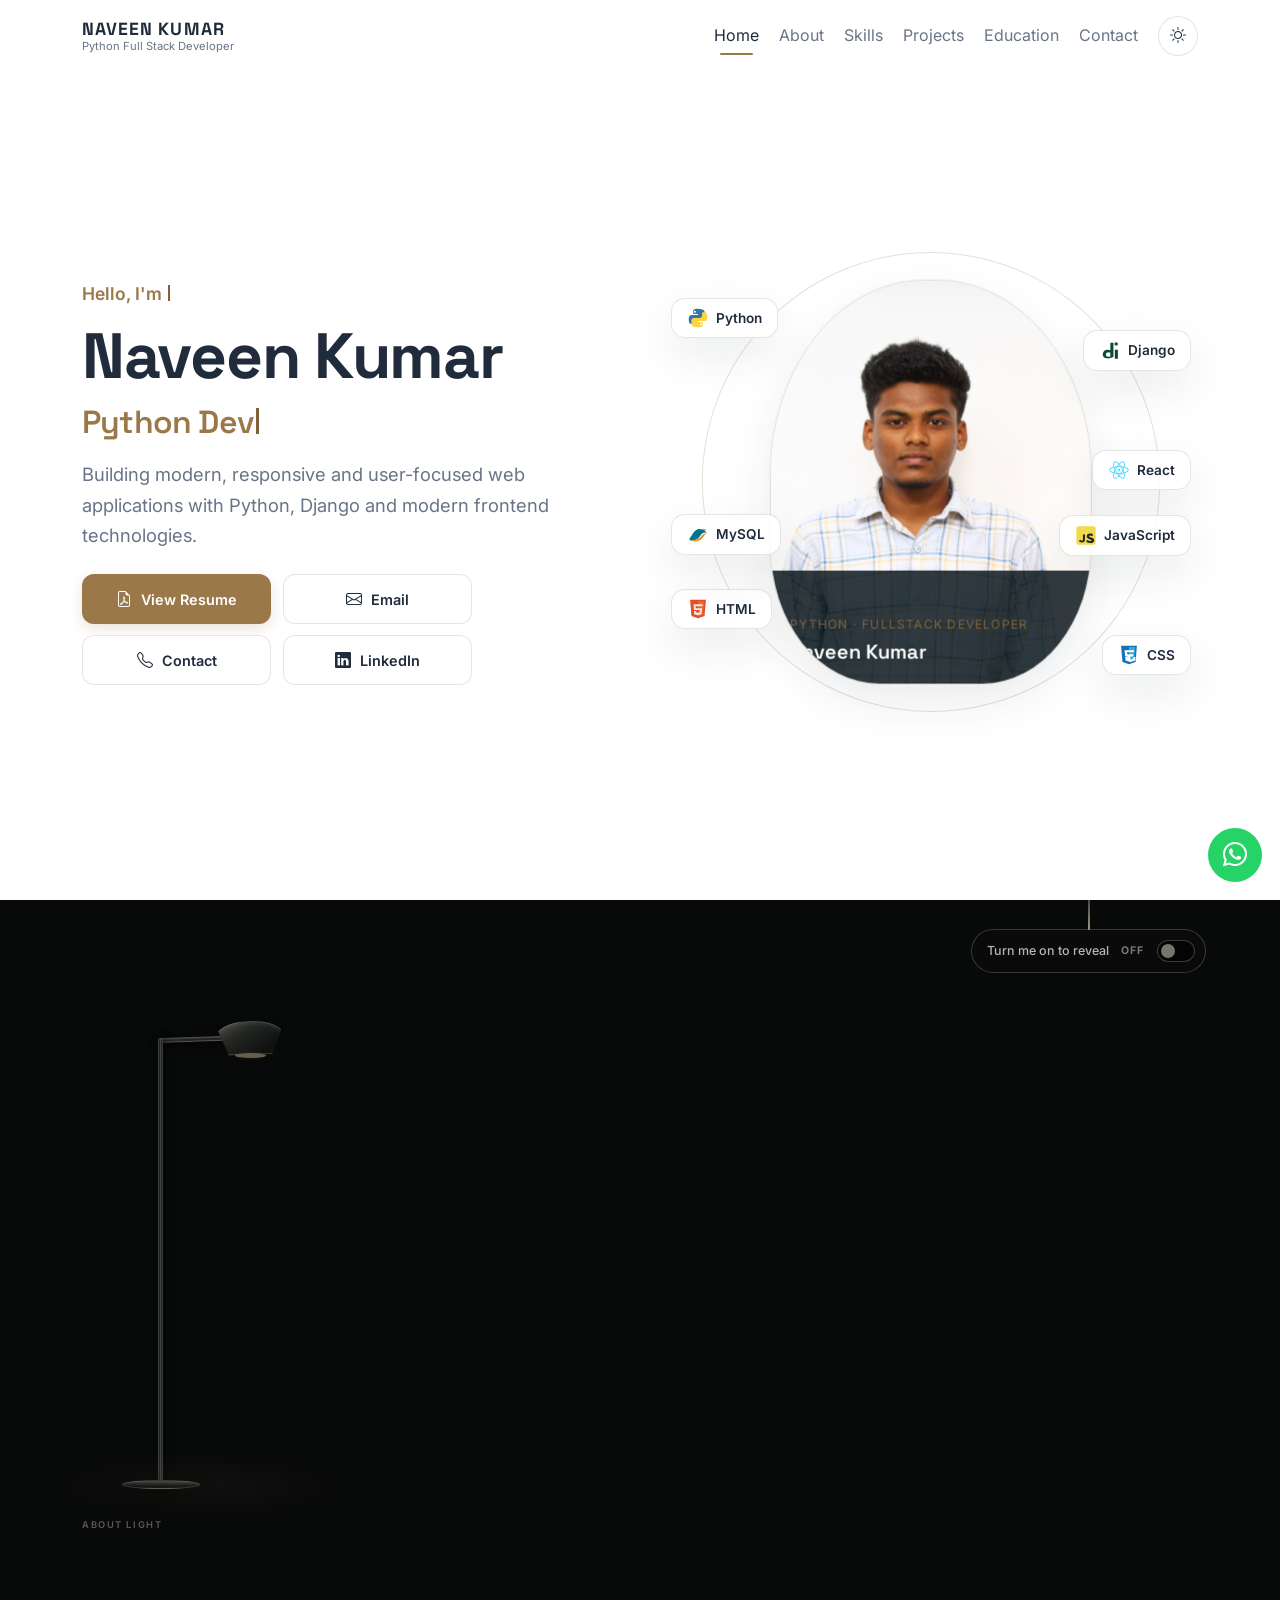
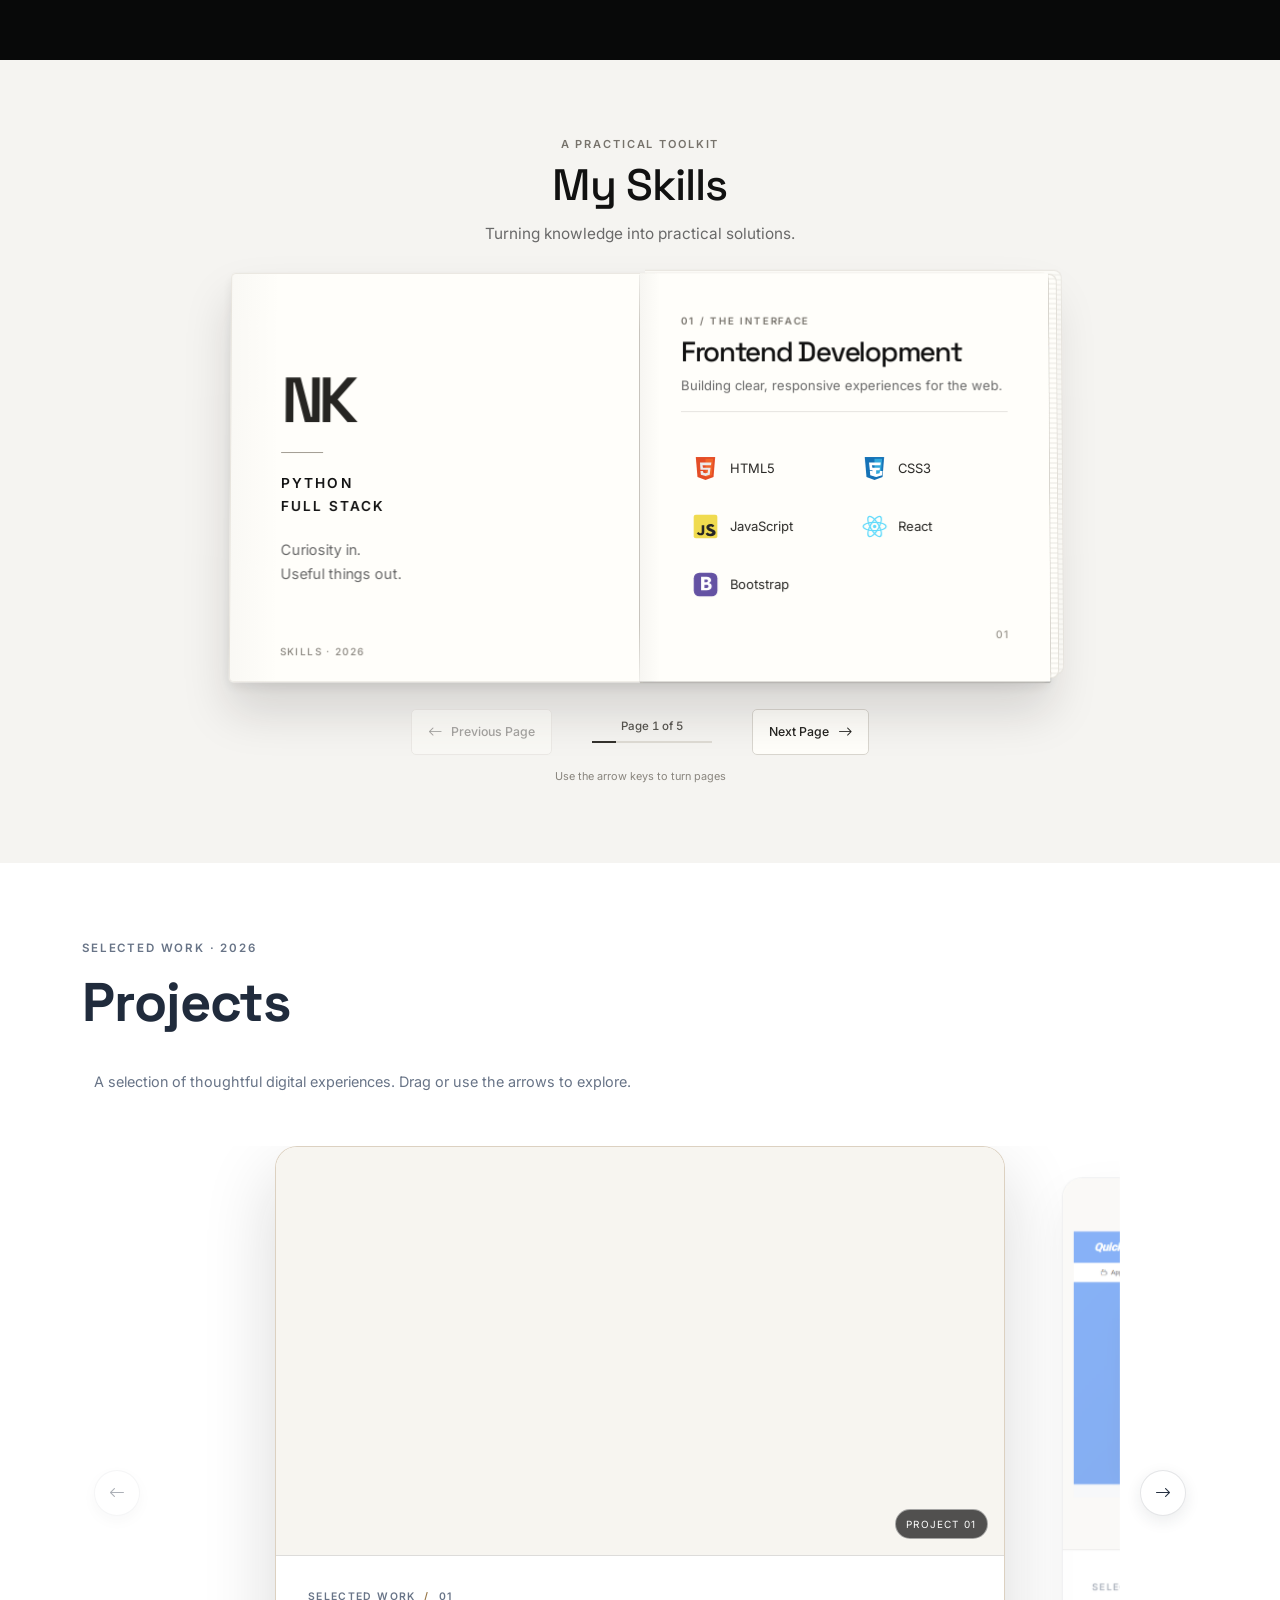
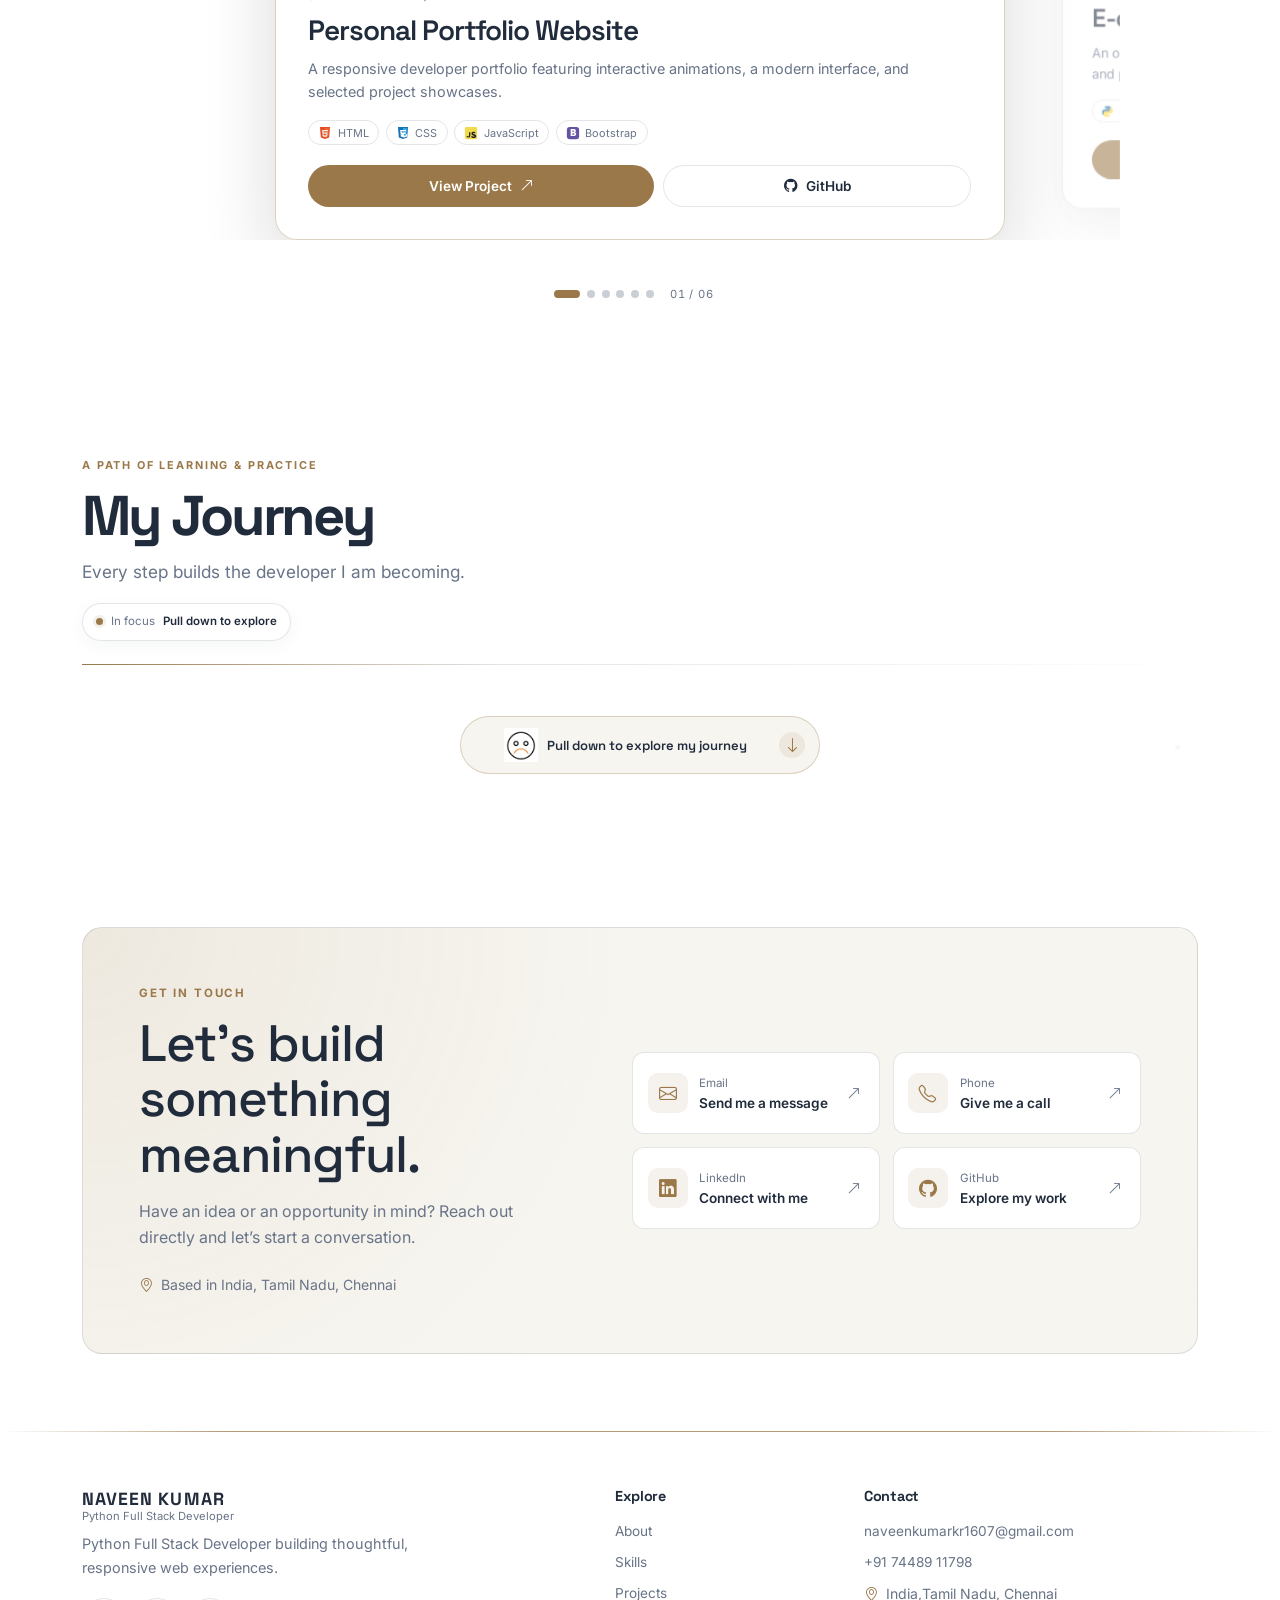
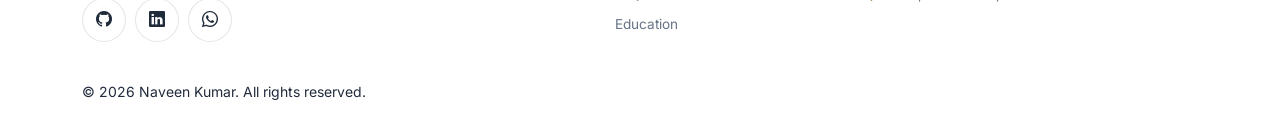
==== commit 101eddf0: "updating educational section" ====
--- a/index.html
+++ b/index.html
@@ -453,39 +453,45 @@
       </section>
 
       <!-- PROJECTS -->
-      <section id="projects" class="section">
+      <section id="projects" class="section projects-section" aria-labelledby="projects-title">
         <div class="container">
-          <h2 class="sec-title reveal">Projects</h2>
+          <p class="projects-eyebrow">SELECTED WORK · 2026</p>
+          <h2 class="sec-title reveal" id="projects-title">Projects</h2>
           <div class="project-carousel reveal">
-            <div class="project-controls" aria-label="Project navigation">
-              <p class="muted">Use the arrows to browse one project at a time, or drag to explore</p>
-              <div>
-                <button
-                  class="carousel-control"
-                  id="projectPrev"
-                  type="button"
-                  aria-label="Show previous projects"
-                  disabled
-                >
-                  <i class="bi bi-arrow-left"></i>
-                </button>
-                <button
-                  class="carousel-control"
-                  id="projectNext"
-                  type="button"
-                  aria-label="Show next projects"
-                >
-                  <i class="bi bi-arrow-right"></i>
-                </button>
-              </div>
+            <div class="project-controls">
+              <p class="muted">A selection of thoughtful digital experiences. Drag or use the arrows to explore.</p>
             </div>
             <div class="project-track-wrap">
-              <div
-                class="project-track"
-                id="projectGrid"
-                tabindex="0"
-                aria-label="Projects, drag or scroll horizontally"
-              ></div>
+              <button
+                class="carousel-control"
+                id="projectPrev"
+                type="button"
+                aria-label="Show previous project"
+                disabled
+              >
+                <i class="bi bi-arrow-left" aria-hidden="true"></i>
+              </button>
+              <div class="project-track-viewport">
+                <div
+                  class="project-track"
+                  id="projectGrid"
+                  tabindex="0"
+                  role="group"
+                  aria-label="Project carousel. Use left and right arrow keys to navigate."
+                ></div>
+              </div>
+              <button
+                class="carousel-control"
+                id="projectNext"
+                type="button"
+                aria-label="Show next project"
+              >
+                <i class="bi bi-arrow-right" aria-hidden="true"></i>
+              </button>
+            </div>
+            <div class="project-pagination">
+              <div class="project-dots" id="projectDots" role="group" aria-label="Choose a project"></div>
+              <p class="project-counter" id="projectCounter" aria-live="polite"></p>
             </div>
           </div>
 
@@ -508,52 +514,92 @@
         </dialog>
       </section>
 
-      <!-- EDUCATION -->
-      <section id="education" class="section education-section">
+      <!-- MY JOURNEY -->
+      <section id="education" class="section journey-section" aria-labelledby="journey-title">
         <div class="container">
-          <div class="education-heading reveal">
-            <div>
-              <p class="hello">Academic journey</p>
-              <h2 class="sec-title">Education</h2>
-            </div>
-            <p class="education-intro">
-              Drag the handle down to reveal your full academic journey.
-            </p>
-          </div>
-
-          <div class="education-stage" id="educationStage">
-            <div class="education-grid" id="educationGrid">
-              
-            </div>
-
-            <button
-              class="education-pull-zone"
-              id="educationPullZone"
-              type="button"
-              aria-label="Drag down to reveal the remaining education entries"
-              aria-expanded="false"
-            >
-              <div class="education-pull-content">
-                <div class="education-icon-wrap" aria-hidden="true">
-                  <img
-                    class="education-icon"
-                    id="educationIcon"
-                    src="assets/images/sad.gif"
-                    alt=""
-                    width="34"
-                    height="34"
-                    loading="eager"
-                    decoding="async"
-                  />
-                </div>
-                <div class="education-pull-label">
-                  <p class="education-pull-title">pull me down</p>
-                </div>
-              </div>
-              <div class="education-pull-icon" aria-hidden="true">
-                <i class="bi bi-arrow-down"></i>
-              </div>
-            </button>
+          <header class="journey-heading reveal">
+            <p class="journey-kicker">A PATH OF LEARNING &amp; PRACTICE</p>
+            <h2 class="sec-title" id="journey-title">My Journey</h2>
+            <p class="journey-subtitle">Every step builds the developer I am becoming.</p>
+            <div class="journey-focus" aria-live="polite" aria-atomic="true">
+              <span class="journey-focus-dot" aria-hidden="true"></span>
+              <span class="journey-focus-label">In focus</span>
+              <strong id="journeyActiveStage">Pull down to explore</strong>
+            </div>
+            <span class="journey-divider" aria-hidden="true"></span>
+          </header>
+
+          <div class="journey-explorer">
+          <button
+            class="education-pull-zone journey-reveal-control"
+            id="educationPullZone"
+            type="button"
+            aria-label="Drag down to reveal the education and experience journeys"
+            aria-expanded="false"
+            aria-controls="journeyContent"
+          >
+            <span class="education-pull-content">
+              <span class="education-icon-wrap" aria-hidden="true">
+                <img
+                  class="education-icon"
+                  id="educationIcon"
+                  src="assets/images/sad.gif"
+                  alt=""
+                  width="34"
+                  height="34"
+                  loading="lazy"
+                  decoding="async"
+                />
+              </span>
+              <span class="education-pull-title">Pull down to explore my journey</span>
+            </span>
+            <span class="education-pull-icon" aria-hidden="true">
+              <i class="bi bi-arrow-down"></i>
+            </span>
+          </button>
+
+          <div class="journey-content" id="journeyContent" aria-hidden="true" inert>
+            <div class="journey-content-inner">
+              <div class="journey-columns">
+                <section class="journey-panel journey-panel-education" data-journey-name="Education" aria-labelledby="journeyEducationTitle">
+                  <header class="journey-panel-heading">
+                    <span class="journey-panel-index">01</span>
+                    <div>
+                      <p class="journey-panel-label">EDUCATION</p>
+                      <h3 id="journeyEducationTitle">Learning, step by step</h3>
+                    </div>
+                  </header>
+                  <div class="journey-education-viewport" id="educationScrollViewport" role="region" aria-label="Scrollable education milestones" tabindex="0">
+                    <ol class="journey-timeline journey-timeline-education" id="educationTimeline" aria-label="Education milestones"></ol>
+                  </div>
+                </section>
+
+                <section class="journey-panel journey-panel-experience" data-journey-name="Experience" aria-labelledby="journeyExperienceTitle">
+                  <header class="journey-panel-heading">
+                    <span class="journey-panel-index">02</span>
+                    <div>
+                      <p class="journey-panel-label">EXPERIENCE &amp; PROJECTS</p>
+                      <h3 id="journeyExperienceTitle">Growing through practice</h3>
+                    </div>
+                  </header>
+                  <div class="experience-carousel" id="experienceCarousel">
+                    <div class="experience-orbit" id="experienceTimeline" role="region" aria-label="Experience and selected project cards" aria-roledescription="carousel" tabindex="0">
+                      <div class="experience-orbit-stage" id="experienceOrbitStage" aria-live="off"></div>
+                    </div>
+                    <div class="experience-carousel-controls" aria-label="Experience carousel controls">
+                      <button class="experience-carousel-arrow" id="experiencePrev" type="button" aria-label="Show previous experience card">
+                        <i class="bi bi-arrow-left" aria-hidden="true"></i>
+                      </button>
+                      <p class="experience-carousel-status" id="experienceCarouselStatus" aria-live="polite"></p>
+                      <button class="experience-carousel-arrow" id="experienceNext" type="button" aria-label="Show next experience card">
+                        <i class="bi bi-arrow-right" aria-hidden="true"></i>
+                      </button>
+                    </div>
+                  </div>
+                </section>
+              </div>
+              </div>
+            </div>
           </div>
         </div>
       </section>
--- a/css/style.css
+++ b/css/style.css
@@ -70,7 +70,7 @@
   color: var(--text);
   font-family: var(--f-body);
   line-height: 1.65;
-  overflow-x: hidden;
+  overflow-x: clip;
   transition:
     background 0.5s,
     color 0.5s;
@@ -286,13 +286,13 @@
 .sec-title {
   font-size: clamp(2rem, 5vw, 3.4rem);
   font-weight: 700;
-  margin-bottom: 2.6rem;
+  margin-bottom: 2rem;
 }
 .sub-title {
   font-size: clamp(1.5rem, 3vw, 2.1rem);
 }
 .section {
-  padding: 6.5rem 0;
+  padding: clamp(3.5rem, 6vw, 5rem) 0;
   position: relative;
 }
 .badge-t {
@@ -812,7 +812,7 @@
   z-index: 0;
   min-height: 760px;
   overflow: hidden;
-  padding: clamp(6rem, 10vw, 8rem) 0;
+  padding: clamp(4.5rem, 7vw, 6rem) 0;
   isolation: isolate;
   background: #080909;
   color: #f5f2e9;
@@ -1789,7 +1789,7 @@
   align-items: flex-end;
   justify-content: space-between;
   gap: 2rem;
-  margin-bottom: 2.4rem;
+  margin-bottom: 1.6rem;
 }
 .education-heading .sec-title {
   margin: 0;
@@ -1802,26 +1802,38 @@
 }
 .education-stage {
   position: relative;
+  width: 100%;
+  min-width: 0;
 }
 .education-grid {
   display: grid;
-  grid-template-columns: repeat(2, minmax(0, 1fr));
+  width: min(100%, 1120px);
+  min-width: 0;
+  margin-inline: auto;
+  grid-template-columns: repeat(4, minmax(0, 1fr));
+  align-items: stretch;
   gap: 1rem;
+  box-sizing: border-box;
 }
 .education-grid:not(.is-unlocked) .education-card:not(.is-locked) {
   grid-column: 1 / -1;
+  justify-self: center;
+  width: min(100%, 440px);
 }
 .education-card {
   position: relative;
   display: flex;
+  min-width: 0;
   min-height: 250px;
   flex-direction: column;
-  justify-content: space-between;
+  align-items: stretch;
+  gap: 1.1rem;
   overflow: hidden;
-  padding: 1.35rem;
+  padding: 1.15rem;
   border: 1px solid var(--bd);
-  border-radius: 12px;
-  background: var(--bg2);
+  border-radius: 20px;
+  background: var(--glass);
+  box-shadow: 0 12px 32px rgba(32, 43, 60, 0.055);
   opacity: 1;
   transform: translateY(0);
   transition:
@@ -1834,14 +1846,30 @@
   content: "";
   position: absolute;
   inset: 0;
-  background: linear-gradient(135deg, rgba(var(--a1-rgb), 0.08), transparent 55%);
+  pointer-events: none;
+  background: linear-gradient(105deg, rgba(var(--a1-rgb), 0.075), transparent 60%);
   opacity: 0;
   transition: opacity 0.35s ease;
 }
+.education-marker {
+  display: inline-flex;
+  min-width: 3rem;
+  min-height: 2.35rem;
+  padding: 0.45rem 0.75rem;
+  align-items: center;
+  justify-content: center;
+  border: 1px solid rgba(var(--a1-rgb), 0.32);
+  border-radius: 10px;
+  background: rgba(var(--a1-rgb), 0.1);
+  color: var(--a1);
+  font: 700 0.82rem var(--f-head);
+  letter-spacing: 0.08em;
+  text-align: center;
+}
 .education-logo {
-  flex: 0 0 68px;
-  width: 68px;
-  height: 68px;
+  flex: 0 0 56px;
+  width: 56px;
+  height: 56px;
   padding: 4px;
   border: 1px solid var(--bd);
   border-radius: 50%;
@@ -1850,9 +1878,9 @@
 }
 .education-logo-link {
   display: grid;
-  width: 68px;
-  height: 68px;
-  flex: 0 0 68px;
+  width: 56px;
+  height: 56px;
+  flex: 0 0 56px;
   place-items: center;
   border-radius: 50%;
   transition: transform 0.25s var(--ease), box-shadow 0.25s ease;
@@ -1868,13 +1896,16 @@
 .education-card-header {
   position: relative;
   display: flex;
+  width: 100%;
   min-width: 0;
-  align-items: flex-start;
+  align-items: center;
   justify-content: space-between;
-  gap: 0.75rem;
+  gap: 0.5rem;
 }
 .education-card-content {
+  position: relative;
   min-width: 0;
+  flex: 1;
 }
 .education-card:hover {
   transform: translateY(-5px);
@@ -1901,7 +1932,7 @@
   }
   58% {
     opacity: 1;
-    transform: translateY(-9px) scale(1.025) rotateX(0);
+    transform: translateY(-6px) scale(1.01) rotateX(0);
   }
   100% {
     opacity: 1;
@@ -1909,35 +1940,38 @@
   }
 }
 .education-level {
-  position: relative;
+  display: inline-flex;
   width: fit-content;
-  margin: 0;
-  padding: 0.28rem 0.55rem;
-  border: 1px solid rgba(var(--a1-rgb), 0.3);
-  border-radius: 5px;
+  margin-bottom: 0.42rem;
+  padding: 0.22rem 0.58rem;
+  border: 1px solid rgba(var(--a1-rgb), 0.25);
+  border-radius: 999px;
+  background: rgba(var(--a1-rgb), 0.07);
   color: var(--cyan);
-  font-size: 0.68rem;
+  font-size: 0.64rem;
   font-weight: 600;
-  letter-spacing: 0.1em;
+  letter-spacing: 0.08em;
   text-transform: uppercase;
+}
+.education-card .education-degree {
+  margin: 0.3rem 0 0;
+  color: var(--a1);
+  font-size: 0.86rem;
+  font-weight: 600;
 }
 .education-card h3 {
   position: relative;
   margin: 0;
-  color: var(--a1);
-  font-size: clamp(2.4rem, 4vw, 3.6rem);
-  line-height: 1;
-}
-.education-card p {
+  color: var(--text);
+  font-size: clamp(1.05rem, 2vw, 1.3rem);
+  line-height: 1.35;
+}
+.education-card .education-institution {
   position: relative;
   margin: 0.55rem 0 0;
   color: var(--muted);
-  font-size: 0.9rem;
-}
-.education-card .education-institution {
-  margin-top: 0.25rem;
-  color: var(--text);
-  font-weight: 500;
+  font-size: 0.84rem;
+  line-height: 1.5;
 }
 .education-pull-zone {
   position: relative;
@@ -2074,6 +2108,870 @@
     transform: translateY(3px);
   }
 }
+
+/* My Journey */
+.journey-section {
+  overflow: clip;
+  background:
+    radial-gradient(circle at 7% 18%, rgba(var(--a1-rgb), 0.045) 0 2px, transparent 3px),
+    radial-gradient(circle at 92% 78%, rgba(var(--a1-rgb), 0.055) 0 2px, transparent 3px),
+    var(--bg);
+  background-size: 100% 100%;
+}
+.journey-heading {
+  position: relative;
+  max-width: 1120px;
+  margin: 0 auto clamp(2rem, 4vw, 3.25rem);
+  padding-bottom: 1.5rem;
+}
+.journey-kicker,
+.journey-panel-label {
+  margin: 0;
+  color: var(--a1);
+  font-size: 0.68rem;
+  font-weight: 700;
+  letter-spacing: 0.17em;
+}
+.journey-heading .sec-title {
+  margin: 0.45rem 0 0;
+  color: var(--text);
+  font-size: clamp(2.25rem, 5vw, 3.5rem);
+  letter-spacing: -0.055em;
+}
+.journey-subtitle {
+  margin: 0.55rem 0 0;
+  color: var(--muted);
+  font-size: clamp(0.95rem, 1.5vw, 1.08rem);
+}
+.journey-divider {
+  position: absolute;
+  right: 0;
+  bottom: 0;
+  left: 0;
+  height: 1px;
+  background: linear-gradient(90deg, var(--a1), var(--bd) 38%, transparent);
+  transform: scaleX(0.22);
+  transform-origin: left;
+  transition: transform 1s var(--ease);
+}
+.journey-heading.aos-animate .journey-divider {
+  transform: scaleX(1);
+}
+.journey-focus {
+  display: inline-flex;
+  max-width: min(100%, 26rem);
+  min-height: 38px;
+  margin-top: 1rem;
+  padding: 0.45rem 0.8rem;
+  align-items: center;
+  gap: 0.5rem;
+  border: 1px solid var(--bd);
+  border-radius: 999px;
+  background: var(--bg);
+  color: var(--muted);
+  font-size: 0.72rem;
+  box-shadow: 0 5px 18px rgba(32, 43, 60, 0.045);
+}
+.journey-focus-dot {
+  width: 7px;
+  height: 7px;
+  flex: 0 0 auto;
+  border-radius: 50%;
+  background: var(--a1);
+  box-shadow: 0 0 0 3px rgba(var(--a1-rgb), 0.12);
+}
+.journey-focus-label {
+  color: var(--muted);
+}
+.journey-focus strong {
+  overflow: hidden;
+  color: var(--text);
+  font-weight: 600;
+  text-overflow: ellipsis;
+  white-space: nowrap;
+}
+.journey-explorer {
+  display: flex;
+  flex-direction: column;
+}
+.journey-reveal-control {
+  order: 1;
+  width: min(100%, 360px);
+  margin: 0 auto;
+}
+.journey-content {
+  order: 2;
+  display: grid;
+  width: 100%;
+  grid-template-rows: 0fr;
+  opacity: 0;
+  visibility: hidden;
+  transition:
+    grid-template-rows 650ms var(--ease),
+    opacity 350ms ease,
+    visibility 0s linear 650ms;
+}
+.journey-content-inner {
+  min-height: 0;
+  overflow: clip;
+}
+.journey-content.is-expanded {
+  grid-template-rows: 1fr;
+  opacity: 1;
+  visibility: visible;
+  transition:
+    grid-template-rows 650ms var(--ease),
+    opacity 350ms ease,
+    visibility 0s;
+}
+.journey-explorer.is-expanded .journey-content {
+  order: 1;
+}
+.journey-explorer.is-expanded .journey-reveal-control {
+  order: 2;
+  margin-top: clamp(1.25rem, 3vw, 2rem);
+}
+.journey-columns {
+  display: grid;
+  width: 100%;
+  max-width: 1120px;
+  margin-inline: auto;
+  grid-template-columns: repeat(2, minmax(0, 1fr));
+  align-items: start;
+  gap: clamp(1.5rem, 4vw, 3.5rem);
+  box-sizing: border-box;
+}
+.journey-panel {
+  position: relative;
+  min-width: 0;
+}
+.journey-panel-experience {
+  position: sticky;
+  top: clamp(5.5rem, 10vh, 7rem);
+  align-self: start;
+  padding: 1rem;
+  overflow: hidden;
+  border: 1px solid var(--bd);
+  border-radius: 22px;
+  background: var(--bg2);
+  box-shadow:
+    0 20px 55px rgba(32, 43, 60, 0.075),
+    inset 0 1px 0 rgba(255, 255, 255, 0.55);
+}
+.journey-panel-experience::before {
+  position: absolute;
+  top: 0;
+  right: 1.25rem;
+  left: 1.25rem;
+  height: 2px;
+  border-radius: 0 0 999px 999px;
+  background: var(--a1);
+  content: "";
+  opacity: 0.75;
+}
+.journey-panel-experience::after {
+  position: absolute;
+  top: 1.1rem;
+  right: 1rem;
+  padding: 0.28rem 0.45rem;
+  border: 1px solid rgba(var(--a1-rgb), 0.25);
+  border-radius: 999px;
+  background: var(--bg);
+  color: var(--a1);
+  content: "FIELD NOTES  /  01-03";
+  font-size: 0.52rem;
+  font-weight: 700;
+  letter-spacing: 0.09em;
+  line-height: 1;
+}
+.journey-panel-experience .journey-panel-heading {
+  padding: 0.15rem 0 0.85rem;
+  border-bottom: 1px solid var(--bd);
+}
+.journey-panel-experience .journey-panel-index {
+  border-color: rgba(var(--a1-rgb), 0.34);
+  border-radius: 0.9rem;
+  background: rgba(var(--a1-rgb), 0.1);
+  box-shadow: 0 5px 15px rgba(var(--a1-rgb), 0.1);
+}
+.journey-panel-experience .journey-panel-heading {
+  min-height: 52px;
+  margin-bottom: 0.75rem;
+}
+.journey-panel-experience .journey-tags li {
+  min-height: 1.5rem;
+  padding: 0.2rem 0.42rem;
+  border-color: rgba(var(--a1-rgb), 0.2);
+  background: var(--bg);
+  font-size: 0.6rem;
+}
+.journey-panel-experience .journey-timeline {
+  grid-template-columns: minmax(0, 1.2fr) minmax(0, 0.9fr);
+  grid-template-rows: repeat(2, minmax(0, auto));
+  align-items: stretch;
+  column-gap: 0.7rem;
+  padding: 0;
+  gap: 0.6rem;
+}
+.journey-panel-experience .journey-timeline::before,
+.journey-panel-experience .journey-timeline::after {
+  display: none;
+}
+.journey-panel-experience .journey-entry {
+  display: block;
+}
+.journey-panel-experience .journey-entry:nth-child(1) {
+  grid-column: 1;
+  grid-row: 1;
+}
+.journey-panel-experience .journey-entry:nth-child(2) {
+  grid-column: 2;
+  grid-row: 1 / span 2;
+}
+.journey-panel-experience .journey-entry:nth-child(3) {
+  grid-column: 1;
+  grid-row: 2;
+  margin-top: 0.35rem;
+}
+.journey-panel-experience .journey-node {
+  position: absolute;
+  top: 0.72rem;
+  left: 0.72rem;
+  width: 1.75rem;
+  height: 1.75rem;
+  margin: 0;
+}
+.journey-panel-experience .journey-node::after {
+  display: none;
+}
+.journey-panel-experience .journey-node::before {
+  width: 100%;
+  height: 100%;
+  border-color: rgba(var(--a1-rgb), 0.38);
+  border-radius: 0.6rem;
+  background: var(--bg);
+  box-shadow: 0 3px 10px rgba(32, 43, 60, 0.06);
+}
+.journey-panel-experience .journey-node span {
+  top: 50%;
+  left: 50%;
+  z-index: 1;
+  color: var(--a1);
+  font-size: 0.53rem;
+  font-weight: 700;
+  opacity: 1;
+  transform: translate(-50%, -50%);
+}
+.journey-panel-experience .journey-node:hover span,
+.journey-panel-experience .journey-node:focus-visible span,
+.journey-panel-experience .journey-entry.is-active .journey-node span {
+  transform: translate(-50%, -50%);
+}
+.journey-panel-experience .journey-node:hover::before,
+.journey-panel-experience .journey-node:focus-visible::before,
+.journey-panel-experience .journey-entry.is-active .journey-node::before {
+  border-color: var(--a1);
+  background: var(--a1);
+  box-shadow: 0 0 0 4px rgba(var(--a1-rgb), 0.13);
+}
+.journey-panel-experience .journey-node:hover span,
+.journey-panel-experience .journey-node:focus-visible span,
+.journey-panel-experience .journey-entry.is-active .journey-node span {
+  color: var(--accent-ink);
+}
+.journey-panel-experience .journey-card {
+  height: 100%;
+  padding: 0.85rem 0.85rem 0.85rem 3rem;
+  overflow: hidden;
+  border-color: rgba(var(--a1-rgb), 0.18);
+  border-radius: 20px;
+  background: var(--bg);
+  box-shadow: 0 7px 18px rgba(32, 43, 60, 0.05);
+}
+.journey-panel-experience .journey-entry:nth-child(1) .journey-card {
+  min-height: 10.5rem;
+  border-color: var(--a1);
+  --journey-rotation: 0.45deg;
+}
+.journey-panel-experience .journey-entry:nth-child(2) .journey-card {
+  min-height: 21.5rem;
+}
+.journey-panel-experience .journey-entry:nth-child(3) .journey-card {
+  min-height: 10rem;
+  --journey-rotation: -0.35deg;
+}
+.journey-panel-experience .journey-card::before {
+  position: absolute;
+  top: 0;
+  right: 0.8rem;
+  left: 0.8rem;
+  height: 2px;
+  border-radius: 0 0 999px 999px;
+  background: var(--a1);
+  content: "";
+  opacity: 0.42;
+  transition: opacity 250ms ease;
+}
+.journey-panel-experience .journey-entry.is-active .journey-card::before,
+.journey-panel-experience .journey-card:hover::before {
+  opacity: 1;
+}
+.journey-panel-experience .journey-card-header {
+  margin-bottom: 0.35rem;
+}
+.journey-panel-experience .journey-icon {
+  width: 1.85rem;
+  height: 1.85rem;
+  border-color: rgba(var(--a1-rgb), 0.25);
+  border-radius: 0.6rem;
+  background: var(--bg2);
+}
+.journey-panel-experience .journey-type {
+  display: inline-flex;
+  min-height: 1.35rem;
+  padding: 0.2rem 0.45rem;
+  align-items: center;
+  border: 1px solid rgba(var(--a1-rgb), 0.2);
+  border-radius: 999px;
+  background: rgba(var(--a1-rgb), 0.08);
+}
+.journey-panel-experience .journey-card h4 {
+  font-size: 1rem;
+  line-height: 1.3;
+  letter-spacing: -0.035em;
+}
+.journey-panel-experience .journey-card .journey-role,
+.journey-panel-experience .journey-card .journey-meta,
+.journey-panel-experience .journey-card .journey-description,
+.journey-panel-experience .journey-card h4 {
+  overflow-wrap: anywhere;
+}
+.journey-panel-experience .journey-card.journey-experience-card {
+  transform: translate3d(0, 12px, 0) rotate(var(--journey-rotation, 0deg));
+}
+.journey-panel-experience .journey-role,
+.journey-panel-experience .journey-meta,
+.journey-panel-experience .journey-description {
+  margin-top: 0.2rem;
+  font-size: 0.71rem;
+  line-height: 1.4;
+}
+.journey-panel-experience .journey-tags {
+  margin-top: 0.4rem;
+}
+.journey-panel-experience .journey-entry.is-visible .journey-card {
+  transform: translate3d(0, 0, 0) rotate(var(--journey-rotation, 0deg));
+}
+.journey-panel-experience .journey-card:hover {
+  transform: perspective(900px) translateY(-2px) rotate(var(--journey-rotation, 0deg));
+}
+.journey-education-viewport {
+  height: min(82vh, 740px);
+  min-height: min(360px, 52vh);
+  overflow-x: hidden;
+  overflow-y: auto;
+  overflow-anchor: none;
+  overscroll-behavior: contain;
+  scroll-behavior: smooth;
+  scrollbar-color: rgba(var(--a1-rgb), 0.55) transparent;
+  scrollbar-width: thin;
+  padding: 0.4rem 0.55rem 0.85rem;
+}
+.journey-education-viewport::-webkit-scrollbar {
+  width: 6px;
+}
+.journey-education-viewport::-webkit-scrollbar-track {
+  border-radius: 999px;
+  background: transparent;
+}
+.journey-education-viewport::-webkit-scrollbar-thumb {
+  border-radius: 999px;
+  background: rgba(var(--a1-rgb), 0.45);
+}
+.journey-education-viewport:focus-visible {
+  outline: 2px solid var(--cyan);
+  outline-offset: 3px;
+  border-radius: 8px;
+}
+.journey-panel-heading {
+  display: flex;
+  min-height: 62px;
+  margin-bottom: 1.5rem;
+  align-items: center;
+  gap: 0.85rem;
+}
+.journey-panel-index {
+  display: grid;
+  width: 2.7rem;
+  height: 2.7rem;
+  flex: 0 0 auto;
+  place-items: center;
+  border: 1px solid var(--bd);
+  border-radius: 50%;
+  background: var(--bg);
+  color: var(--a1);
+  font: 600 0.72rem var(--f-head);
+}
+.journey-panel-heading h3 {
+  margin: 0.18rem 0 0;
+  color: var(--text);
+  font-size: clamp(1.1rem, 1.8vw, 1.35rem);
+  letter-spacing: -0.035em;
+}
+.journey-panel-label {
+  font-size: 0.62rem;
+}
+.journey-timeline {
+  --journey-progress: 0;
+  position: relative;
+  display: grid;
+  margin: 0;
+  padding: 0 0 0 1.1rem;
+  gap: 1rem;
+  list-style: none;
+}
+.journey-timeline::before,
+.journey-timeline::after {
+  position: absolute;
+  top: 1.25rem;
+  bottom: 1.25rem;
+  left: 2.2rem;
+  width: 1px;
+  content: "";
+  transform: translateX(-50%);
+}
+.journey-timeline::before {
+  background: var(--bd);
+}
+.journey-timeline::after {
+  background: var(--a1);
+  box-shadow: 0 0 8px rgba(var(--a1-rgb), 0.2);
+  transform: translateX(-50%) scaleY(var(--journey-progress));
+  transform-origin: top;
+  transition: transform 100ms linear;
+}
+.journey-timeline-education {
+  padding: 0;
+}
+.journey-timeline-education::before,
+.journey-timeline-education::after {
+  left: 50%;
+}
+.journey-timeline-education .journey-entry {
+  min-height: 100%;
+  grid-template-columns: minmax(0, 1fr) minmax(0, 1fr);
+  align-items: stretch;
+  gap: 2.2rem;
+}
+.journey-timeline-education .journey-node {
+  position: absolute;
+  z-index: 2;
+  top: 0.65rem;
+  left: 50%;
+  width: 2.2rem;
+  transform: translateX(-50%);
+}
+.journey-timeline-education .journey-node::after {
+  display: none;
+}
+.journey-timeline-education .journey-card {
+  width: 100%;
+}
+.journey-timeline-education .journey-entry:nth-child(odd) .journey-card {
+  grid-column: 1;
+}
+.journey-timeline-education .journey-entry:nth-child(even) .journey-card {
+  grid-column: 2;
+}
+.journey-entry {
+  position: relative;
+  display: grid;
+  min-width: 0;
+  grid-template-columns: 2.2rem minmax(0, 1fr);
+  align-items: start;
+  gap: 0.8rem;
+}
+.journey-entry.is-education-locked {
+  display: none;
+}
+.journey-node {
+  position: relative;
+  z-index: 1;
+  display: grid;
+  width: 2.2rem;
+  height: 2.5rem;
+  padding: 0;
+  place-items: center;
+  border: 0;
+  background: transparent;
+  color: var(--muted);
+  cursor: pointer;
+}
+.journey-node::before {
+  position: absolute;
+  width: 0.62rem;
+  height: 0.62rem;
+  border: 1px solid var(--a1);
+  border-radius: 50%;
+  background: var(--bg);
+  content: "";
+  transition: transform 250ms ease, background 250ms ease, box-shadow 250ms ease;
+}
+.journey-node::after {
+  position: absolute;
+  right: -0.8rem;
+  width: 0.8rem;
+  height: 1px;
+  background: var(--bd);
+  content: "";
+  transition: background 250ms ease, box-shadow 250ms ease;
+}
+.journey-node span {
+  position: absolute;
+  top: -0.45rem;
+  color: var(--muted);
+  font-size: 0.55rem;
+  font-variant-numeric: tabular-nums;
+  opacity: 0;
+  transform: translateY(3px);
+  transition: opacity 200ms ease, transform 200ms ease;
+}
+.journey-node:hover span,
+.journey-node:focus-visible span,
+.journey-entry.is-active .journey-node span {
+  opacity: 1;
+  transform: translateY(0);
+}
+.journey-node:hover::before,
+.journey-node:focus-visible::before,
+.journey-entry.is-active .journey-node::before {
+  background: var(--a1);
+  box-shadow: 0 0 0 4px rgba(var(--a1-rgb), 0.14);
+  transform: scale(1.16);
+}
+.journey-node:hover::after,
+.journey-node:focus-visible::after,
+.journey-entry.is-active .journey-node::after {
+  background: var(--a1);
+  box-shadow: 0 0 6px rgba(var(--a1-rgb), 0.25);
+}
+.journey-node:focus-visible {
+  outline: 2px solid var(--cyan);
+  outline-offset: 1px;
+  border-radius: 50%;
+}
+.journey-card {
+  position: relative;
+  min-width: 0;
+  padding: clamp(1rem, 1.7vw, 1.35rem);
+  border: 1px solid var(--bd);
+  border-radius: 14px;
+  background: var(--bg);
+  box-shadow: 0 8px 24px rgba(32, 43, 60, 0.045);
+  opacity: 0;
+  transform: translate3d(16px, 12px, 0);
+  transform-origin: center;
+  transition:
+    opacity 500ms ease,
+    transform 650ms var(--ease),
+    border-color 250ms ease,
+    box-shadow 250ms ease;
+  transition-delay: var(--journey-delay, 0ms);
+  will-change: opacity, transform;
+}
+.journey-experience-card {
+  transform: translate3d(-16px, 12px, 0);
+}
+.journey-entry.is-visible .journey-card {
+  opacity: 1;
+  transform: translate3d(0, 0, 0);
+}
+.journey-entry.is-active .journey-card,
+.journey-card:hover {
+  border-color: rgba(var(--a1-rgb), 0.42);
+  box-shadow: 0 12px 28px rgba(32, 43, 60, 0.075);
+}
+.journey-card:hover {
+  transform: perspective(900px) translateY(-2px) rotateX(0.6deg);
+}
+.journey-card:focus {
+  outline: 2px solid var(--cyan);
+  outline-offset: 3px;
+}
+.journey-card-header {
+  display: flex;
+  min-width: 0;
+  margin-bottom: 0.8rem;
+  align-items: center;
+  justify-content: space-between;
+  gap: 0.75rem;
+}
+.journey-type {
+  color: var(--a1);
+  font-size: 0.61rem;
+  font-weight: 700;
+  letter-spacing: 0.11em;
+  text-transform: uppercase;
+}
+.journey-icon,
+.journey-logo-link {
+  display: grid;
+  width: 2.35rem;
+  height: 2.35rem;
+  flex: 0 0 auto;
+  place-items: center;
+  border: 1px solid var(--bd);
+  border-radius: 50%;
+  background: var(--bg);
+  object-fit: contain;
+}
+.journey-icon {
+  padding: 0.35rem;
+}
+.journey-education-icon {
+  padding: 0.2rem;
+}
+.journey-card h4 {
+  margin: 0;
+  color: var(--text);
+  font-size: clamp(1rem, 1.5vw, 1.16rem);
+  line-height: 1.4;
+  letter-spacing: -0.025em;
+}
+.journey-institution,
+.journey-role,
+.journey-meta,
+.journey-description {
+  margin: 0.45rem 0 0;
+  color: var(--muted);
+  font-size: 0.79rem;
+  line-height: 1.6;
+  overflow-wrap: anywhere;
+}
+.journey-meta {
+  color: var(--a1);
+  font-size: 0.69rem;
+  font-weight: 600;
+}
+.journey-description {
+  color: var(--text);
+}
+.journey-tags {
+  display: flex;
+  margin: 0.8rem 0 0;
+  padding: 0;
+  flex-wrap: wrap;
+  gap: 0.38rem;
+  list-style: none;
+}
+.journey-tags li {
+  display: inline-flex;
+  min-height: 1.7rem;
+  padding: 0.25rem 0.5rem;
+  align-items: center;
+  gap: 0.3rem;
+  border: 1px solid var(--bd);
+  border-radius: 999px;
+  color: var(--muted);
+  font-size: 0.64rem;
+  line-height: 1.25;
+}
+.journey-tags img {
+  width: 14px;
+  height: 14px;
+  object-fit: contain;
+}
+.journey-panel-experience {
+  padding: 0.8rem;
+}
+.journey-panel-experience .journey-panel-heading {
+  min-height: 46px;
+  margin-bottom: 0.55rem;
+  padding-bottom: 0.55rem;
+}
+.journey-panel-experience .journey-timeline {
+  gap: 0.4rem;
+}
+.journey-panel-experience .journey-card {
+  padding: 0.55rem 0.65rem 0.55rem 2.75rem;
+}
+.journey-panel-experience .journey-card-header {
+  margin-bottom: 0.2rem;
+}
+.journey-panel-experience .journey-icon {
+  width: 1.5rem;
+  height: 1.5rem;
+}
+.journey-panel-experience .journey-card h4 {
+  font-size: 0.92rem;
+  line-height: 1.2;
+}
+.journey-panel-experience .journey-role,
+.journey-panel-experience .journey-meta,
+.journey-panel-experience .journey-description {
+  margin-top: 0.12rem;
+  font-size: 0.66rem;
+  line-height: 1.25;
+}
+.journey-panel-experience .journey-tags {
+  margin-top: 0.25rem;
+  gap: 0.25rem;
+}
+.journey-panel-experience .journey-tags li {
+  min-height: 1.3rem;
+  padding: 0.12rem 0.35rem;
+  font-size: 0.57rem;
+}
+@media (max-width: 900px) {
+  .journey-columns {
+    grid-template-columns: minmax(0, 1fr);
+    gap: 2.5rem;
+  }
+  .journey-panel-experience {
+    position: relative;
+    top: auto;
+  }
+  .journey-panel-experience .journey-panel-heading {
+    min-height: 62px;
+    margin-bottom: 1.1rem;
+  }
+  .journey-panel-experience .journey-timeline {
+    gap: 1rem;
+  }
+  .journey-panel-experience .journey-card {
+    padding: clamp(1rem, 1.7vw, 1.35rem);
+    padding-left: 3rem;
+  }
+  .journey-panel-experience .journey-card-header {
+    margin-bottom: 0.8rem;
+  }
+  .journey-panel-experience .journey-icon {
+    width: 2.35rem;
+    height: 2.35rem;
+  }
+  .journey-panel-experience .journey-card h4 {
+    font-size: clamp(1rem, 1.5vw, 1.16rem);
+    line-height: 1.4;
+  }
+  .journey-panel-experience .journey-role,
+  .journey-panel-experience .journey-meta,
+  .journey-panel-experience .journey-description {
+    margin-top: 0.45rem;
+    font-size: 0.79rem;
+    line-height: 1.6;
+  }
+  .journey-panel-experience .journey-tags {
+    margin-top: 0.8rem;
+  }
+}
+@media (max-width: 575px) {
+  .journey-heading {
+    margin-bottom: 1.8rem;
+    padding-bottom: 1.2rem;
+  }
+  .journey-panel-heading {
+    margin-bottom: 1.1rem;
+  }
+  .journey-columns {
+    gap: 2rem;
+  }
+  .journey-panel-experience .journey-timeline {
+    grid-template-columns: minmax(0, 1fr);
+    grid-template-rows: none;
+    row-gap: 0.75rem;
+  }
+  .journey-panel-experience .journey-entry:nth-child(n) {
+    grid-column: 1;
+    grid-row: auto;
+    margin-top: 0;
+  }
+  .journey-panel-experience .journey-entry:nth-child(n) .journey-card {
+    height: auto;
+    min-height: 0;
+    --journey-rotation: 0deg;
+  }
+  .journey-education-viewport {
+    height: min(62vh, 560px);
+    min-height: min(320px, 48vh);
+    padding-inline: 0.35rem;
+  }
+  .journey-timeline {
+    padding-left: 0.7rem;
+    gap: 0.75rem;
+  }
+  .journey-timeline-education {
+    padding-left: 0;
+  }
+  .journey-timeline-education::before,
+  .journey-timeline-education::after {
+    left: 0.875rem;
+  }
+  .journey-timeline-education .journey-entry {
+    min-height: 0;
+    grid-template-columns: 1.75rem minmax(0, 1fr);
+    gap: 0.55rem;
+  }
+  .journey-timeline-education .journey-node {
+    position: relative;
+    top: auto;
+    left: auto;
+    width: 1.75rem;
+    transform: none;
+  }
+  .journey-timeline-education .journey-entry .journey-card {
+    grid-column: 2;
+  }
+  .journey-timeline-education .journey-node::after {
+    display: block;
+    right: -0.55rem;
+    width: 0.55rem;
+  }
+  .journey-timeline::before,
+  .journey-timeline::after {
+    left: 1.575rem;
+  }
+  .journey-entry {
+    grid-template-columns: 1.75rem minmax(0, 1fr);
+    gap: 0.55rem;
+  }
+  .journey-node {
+    width: 1.75rem;
+  }
+  .journey-node::after {
+    right: -0.55rem;
+    width: 0.55rem;
+  }
+  .journey-card {
+    padding: 0.95rem;
+    transform: translate3d(8px, 10px, 0);
+  }
+  .journey-experience-card {
+    transform: translate3d(-8px, 10px, 0);
+  }
+  .journey-card:hover {
+    transform: none;
+  }
+}
+@media (prefers-reduced-motion: reduce) {
+  .journey-section *,
+  .journey-section *::before,
+  .journey-section *::after {
+    scroll-behavior: auto !important;
+    animation-duration: 0.01ms !important;
+    animation-iteration-count: 1 !important;
+    transition-duration: 0.01ms !important;
+  }
+  .journey-content,
+  .journey-content.is-expanded {
+    transition-duration: 0.01ms;
+    transition-delay: 0s;
+  }
+  .journey-card {
+    opacity: 1;
+    transform: none;
+    will-change: auto;
+  }
+}
 /* Contact */
 .contact-panel {
   display: grid;
@@ -2366,10 +3264,10 @@
     --beam-source-right: 20.9%;
   }
   .section {
-    padding: 4.5rem 0;
+    padding: 3.5rem 0;
   }
   #about.about-scene {
-    padding: 6.5rem 0;
+    padding: 5rem 0;
   }
   .about-layout {
     min-height: 500px;
@@ -2405,9 +3303,6 @@
     height: 420px;
     max-width: 520px;
     margin: auto;
-  }
-  .education-grid {
-    grid-template-columns: repeat(2, minmax(0, 1fr));
   }
   .education-heading {
     align-items: flex-start;
@@ -2438,7 +3333,7 @@
   }
   #about.about-scene {
     min-height: 0;
-    padding: 6rem 0 4.5rem;
+    padding: 4rem 0 3.25rem;
   }
   .about-layout {
     min-height: 0;
@@ -2522,7 +3417,7 @@
 @media (max-width: 575px) {
   #about.about-scene {
     min-height: 0;
-    padding: 6rem 0 4.5rem;
+    padding: 4rem 0 3.25rem;
   }
   .about-light-switch {
     top: -3.6rem;
@@ -2580,11 +3475,15 @@
   .footer-bottom {
     align-items: flex-start;
   }
-  .education-grid {
-    grid-template-columns: 1fr;
-  }
   .education-card {
     min-height: 230px;
+    padding: 1rem;
+  }
+  .education-marker {
+    font-size: 0.75rem;
+  }
+  .education-card .education-institution {
+    font-size: 0.76rem;
   }
   .education-pull-zone {
     min-height: 54px;
@@ -2606,6 +3505,31 @@
   }
   .fab-wa {
     bottom: max(14px, env(safe-area-inset-bottom));
+  }
+}
+@media (max-width: 991px) {
+  .education-grid {
+    grid-template-columns: repeat(2, minmax(0, 1fr));
+    gap: 0.85rem;
+  }
+  .education-card {
+    min-height: 220px;
+  }
+}
+@media (max-width: 575px) {
+  .education-grid {
+    grid-template-columns: minmax(0, 1fr);
+    gap: 0.75rem;
+  }
+  .education-card {
+    min-height: 0;
+    padding: 1rem;
+  }
+  .education-card-header {
+    gap: 0.75rem;
+  }
+  .education-card-content {
+    overflow-wrap: anywhere;
   }
   .fab-wa .tip {
     display: none;
@@ -2661,3 +3585,578 @@
     opacity: 1;
   }
 }
+
+/* Premium, centered project carousel */
+.projects-section {
+  overflow-x: clip;
+}
+.projects-eyebrow {
+  margin: 0 0 0.7rem;
+  color: var(--muted);
+  font-size: 0.72rem;
+  font-weight: 600;
+  letter-spacing: 0.16em;
+}
+.projects-section .sec-title {
+  margin-bottom: 2.2rem;
+}
+.project-carousel {
+  width: 100%;
+  max-width: 1180px;
+  margin-inline: auto;
+  padding-inline: clamp(0.25rem, 1vw, 0.75rem);
+  box-sizing: border-box;
+}
+.projects-section .project-controls {
+  margin: 0 0 1.25rem;
+}
+.projects-section .project-controls p {
+  max-width: 34rem;
+}
+.projects-section .carousel-control {
+  width: 46px;
+  height: 46px;
+  flex: 0 0 auto;
+  border-color: var(--bd);
+  background: var(--bg);
+  box-shadow: 0 5px 16px rgba(32, 43, 60, 0.09);
+}
+.projects-section .carousel-control:disabled {
+  background: var(--bg);
+}
+.project-track-wrap {
+  display: grid;
+  grid-template-columns: 46px minmax(0, 1fr) 46px;
+  align-items: center;
+  column-gap: clamp(0.5rem, 2vw, 1.25rem);
+  width: 100%;
+  box-sizing: border-box;
+  padding: 1.25rem 0 1.6rem;
+}
+.project-track-viewport {
+  min-width: 0;
+  overflow: hidden;
+  padding-block: 0.75rem;
+  perspective: 1400px;
+}
+.project-track {
+  --project-card-width: min(760px, 76%);
+  display: flex;
+  width: 100%;
+  gap: 1.5rem;
+  padding: 0;
+  overflow-x: auto;
+  overflow-y: hidden;
+  scroll-snap-type: x mandatory;
+  scroll-behavior: smooth;
+  scrollbar-width: none;
+  cursor: grab;
+  touch-action: pan-x pan-y;
+}
+.project-track::-webkit-scrollbar {
+  display: none;
+}
+.project-track.is-dragging {
+  scroll-snap-type: none;
+  cursor: grabbing;
+}
+.project-track:focus-visible {
+  outline: none;
+}
+.project-slide {
+  display: flex;
+  flex: 0 0 var(--project-card-width);
+  min-width: 0;
+  margin-inline: 0;
+  scroll-snap-align: center;
+  scroll-snap-stop: always;
+  opacity: 0.56;
+  transform: scale(0.91) translateZ(-40px);
+  transition:
+    opacity 550ms var(--ease),
+    transform 700ms var(--ease);
+  will-change: transform, opacity;
+}
+.project-slide:first-child {
+  margin-inline-start: calc((100% - var(--project-card-width)) / 2);
+}
+.project-slide:last-child {
+  margin-inline-end: calc((100% - var(--project-card-width)) / 2);
+}
+.project-slide.is-active {
+  opacity: 1;
+  transform: scale(1) translateZ(0);
+}
+.project {
+  min-height: 0;
+  width: 100%;
+  overflow: hidden;
+  border: 1px solid var(--bd);
+  border-radius: 22px;
+  background: var(--glass);
+  box-shadow: 0 20px 56px rgba(17, 17, 17, 0.1);
+  transition: border-color 250ms ease, box-shadow 350ms ease;
+}
+.project-slide.is-active .project {
+  border-color: rgba(var(--a1-rgb), 0.34);
+  box-shadow: 0 28px 72px rgba(17, 17, 17, 0.16);
+}
+.project-preview {
+  position: relative;
+  aspect-ratio: 16 / 9;
+  overflow: hidden;
+  border-bottom: 1px solid var(--bd);
+  background: var(--bg2);
+}
+.project-preview > img {
+  width: 100%;
+  height: 100%;
+  padding: clamp(0.35rem, 1vw, 0.75rem);
+  object-fit: contain;
+  transition: transform 650ms var(--ease);
+}
+.project-slide.is-active .project-preview > img {
+  transform: scale(1.015);
+}
+.project-image-label {
+  position: absolute;
+  right: 1rem;
+  bottom: 1rem;
+  padding: 0.38rem 0.65rem;
+  border: 1px solid rgba(255, 255, 255, 0.48);
+  border-radius: 999px;
+  background: rgba(17, 17, 17, 0.72);
+  color: #fff;
+  font-size: 0.62rem;
+  letter-spacing: 0.12em;
+}
+.p-body {
+  padding: clamp(1.25rem, 3vw, 2rem);
+}
+.project-category {
+  display: flex;
+  gap: 0.55rem;
+  margin: 0 0 0.55rem;
+  color: var(--muted);
+  font-size: 0.65rem;
+  font-weight: 600;
+  letter-spacing: 0.13em;
+}
+.project-category span {
+  color: var(--a1);
+}
+.p-body h3 {
+  margin: 0 0 0.55rem;
+  font-size: clamp(1.25rem, 2.7vw, 1.75rem);
+  font-weight: 600;
+  letter-spacing: -0.035em;
+}
+.project-description {
+  max-width: 39rem;
+  margin: 0 0 1rem;
+  color: var(--muted);
+  font-size: 0.9rem;
+  line-height: 1.65;
+}
+.project-tech-list {
+  display: flex;
+  flex-wrap: wrap;
+  gap: 0.4rem;
+  margin-bottom: 1.25rem;
+}
+.project-tech {
+  display: inline-flex;
+  align-items: center;
+  gap: 0.35rem;
+  padding: 0.28rem 0.58rem;
+  border: 1px solid var(--bd);
+  border-radius: 999px;
+  color: var(--muted);
+  font-size: 0.68rem;
+  line-height: 1.3;
+}
+.project-tech img {
+  flex: 0 0 14px;
+  width: 14px;
+  height: 14px;
+  object-fit: contain;
+}
+.p-actions {
+  gap: 0.55rem;
+}
+.p-actions .btn-x {
+  min-height: 42px;
+  justify-content: center;
+}
+.project-pagination {
+  display: flex;
+  align-items: center;
+  justify-content: center;
+  gap: 1rem;
+  margin-top: 0.45rem;
+}
+.project-dots {
+  display: flex;
+  align-items: center;
+  gap: 0.42rem;
+}
+.project-dot {
+  width: 8px;
+  height: 8px;
+  padding: 0;
+  border: 0;
+  border-radius: 99px;
+  background: var(--muted);
+  opacity: 0.35;
+  cursor: pointer;
+  transition: width 300ms var(--ease), opacity 250ms ease, background 250ms ease;
+}
+.project-dot.is-active {
+  width: 26px;
+  background: var(--a1);
+  opacity: 1;
+}
+.project-counter {
+  min-width: 3.5rem;
+  margin: 0;
+  color: var(--muted);
+  font-size: 0.7rem;
+  font-variant-numeric: tabular-nums;
+  letter-spacing: 0.08em;
+}
+@media (max-width: 991px) {
+  .project-track {
+    --project-card-width: 82%;
+  }
+}
+@media (max-width: 575px) {
+  .projects-section .sec-title {
+    margin-bottom: 1.6rem;
+  }
+  .projects-section .project-controls p {
+    max-width: 34rem;
+    font-size: 0.78rem;
+    line-height: 1.5;
+  }
+  .project-track-wrap {
+    grid-template-columns: 38px minmax(0, 1fr) 38px;
+    column-gap: 0.45rem;
+    padding: 0.5rem 0 1rem;
+  }
+  .projects-section .carousel-control {
+    width: 38px;
+    height: 38px;
+  }
+  .project-track {
+    --project-card-width: 86%;
+    gap: 0.85rem;
+  }
+  .project-slide {
+    opacity: 0.48;
+    transform: scale(0.94);
+  }
+  .project-slide.is-active {
+    opacity: 1;
+    transform: scale(1);
+  }
+  .p-body {
+    padding: 1.15rem;
+  }
+  .project-tech-list {
+    gap: 0.32rem;
+  }
+  .project-tech {
+    padding: 0.25rem 0.48rem;
+    font-size: 0.64rem;
+  }
+}
+@media (prefers-reduced-motion: reduce) {
+  .project-track {
+    scroll-behavior: auto;
+  }
+  .project-slide,
+  .project-preview > img,
+  .project-dot {
+    transition: none;
+  }
+}
+
+/* 3D experience orbit */
+.journey-panel-experience {
+  position: sticky;
+  top: clamp(5.5rem, 10vh, 7rem);
+  padding: clamp(1rem, 2vw, 1.35rem);
+  overflow: hidden;
+  border: 1px solid var(--bd);
+  border-radius: 24px;
+  background: var(--bg2);
+  box-shadow: 0 20px 55px rgba(32, 43, 60, 0.08);
+}
+.journey-panel-experience::before {
+  right: 1.25rem;
+  left: 1.25rem;
+  background: var(--a1);
+}
+.journey-panel-experience::after {
+  content: "ROTATING JOURNEY  /  01-05";
+  color: var(--a1);
+  background: var(--bg);
+}
+.journey-panel-experience .journey-panel-heading {
+  position: relative;
+  z-index: 2;
+  min-height: 54px;
+  margin: 0 0 0.4rem;
+  padding: 0.1rem 0 0.8rem;
+  border-bottom: 1px solid var(--bd);
+}
+.experience-carousel {
+  position: relative;
+  min-width: 0;
+}
+.experience-orbit {
+  position: relative;
+  width: 100%;
+  outline: none;
+  perspective: 1100px;
+  perspective-origin: 50% 46%;
+}
+.experience-orbit-stage {
+  position: relative;
+  width: 100%;
+  height: clamp(370px, 37vw, 430px);
+  overflow: hidden;
+  isolation: isolate;
+  transform-style: preserve-3d;
+}
+.experience-orbit-card {
+  position: absolute;
+  top: 50%;
+  left: 50%;
+  display: flex;
+  width: min(80%, 318px);
+  height: min(360px, calc(100% - 16px));
+  flex-direction: column;
+  overflow: hidden;
+  border: 1px solid rgba(var(--a1-rgb), 0.22);
+  border-radius: 22px;
+  background: var(--bg);
+  box-shadow:
+    0 24px 48px rgba(32, 43, 60, 0.16),
+    0 5px 14px rgba(32, 43, 60, 0.08);
+  backface-visibility: hidden;
+  transform-style: preserve-3d;
+  transform-origin: center;
+  will-change: transform, opacity;
+}
+.experience-orbit-card.is-current {
+  border-color: rgba(var(--a1-rgb), 0.42);
+  box-shadow:
+    0 28px 58px rgba(32, 43, 60, 0.2),
+    0 5px 15px rgba(var(--a1-rgb), 0.14);
+}
+.experience-card-artwork {
+  position: relative;
+  display: grid;
+  min-height: 128px;
+  flex: 0 0 128px;
+  place-items: center;
+  overflow: hidden;
+  border-bottom: 1px solid var(--bd);
+  background: #f1eee8;
+}
+.experience-card-image {
+  width: 100%;
+  height: 100%;
+}
+.experience-card-image.is-cover {
+  object-fit: cover;
+}
+.experience-card-image.is-contain {
+  width: 94px;
+  height: 94px;
+  padding: 1.1rem;
+  border: 1px solid rgba(var(--a1-rgb), 0.2);
+  border-radius: 24px;
+  background: #fff;
+  object-fit: contain;
+}
+.experience-card-number {
+  position: absolute;
+  right: 0.8rem;
+  bottom: 0.7rem;
+  display: grid;
+  width: 2rem;
+  height: 2rem;
+  place-items: center;
+  border: 1px solid rgba(255, 255, 255, 0.62);
+  border-radius: 50%;
+  background: rgba(32, 43, 60, 0.72);
+  color: #fff;
+  font-size: 0.65rem;
+  font-variant-numeric: tabular-nums;
+  font-weight: 700;
+}
+.experience-card-copy {
+  display: flex;
+  min-height: 0;
+  padding: 1rem 1.05rem 1.1rem;
+  flex: 1;
+  flex-direction: column;
+}
+.experience-card-kicker {
+  display: flex;
+  min-height: 1.55rem;
+  align-items: center;
+  justify-content: space-between;
+  gap: 0.5rem;
+}
+.experience-card-kicker .journey-type {
+  display: inline-flex;
+  max-width: 65%;
+  padding: 0.2rem 0.5rem;
+  overflow: hidden;
+  align-items: center;
+  border: 1px solid rgba(var(--a1-rgb), 0.2);
+  border-radius: 999px;
+  background: rgba(var(--a1-rgb), 0.08);
+  color: var(--a1);
+  font-size: 0.61rem;
+  font-weight: 700;
+  text-overflow: ellipsis;
+  white-space: nowrap;
+}
+.experience-card-date {
+  overflow: hidden;
+  color: var(--muted);
+  font-size: 0.62rem;
+  text-overflow: ellipsis;
+  white-space: nowrap;
+}
+.experience-card-copy h4 {
+  margin: 0.55rem 0 0.15rem;
+  font-size: clamp(1rem, 1.25vw, 1.15rem);
+  font-weight: 700;
+  line-height: 1.3;
+  letter-spacing: -0.035em;
+  overflow-wrap: anywhere;
+}
+.journey-panel-experience .experience-card-copy .journey-role,
+.journey-panel-experience .experience-card-copy .journey-description {
+  margin: 0.25rem 0 0;
+  color: var(--muted);
+  font-size: 0.72rem;
+  line-height: 1.45;
+  overflow-wrap: anywhere;
+}
+.journey-panel-experience .experience-card-copy .journey-role {
+  color: var(--a1);
+  font-weight: 600;
+}
+.journey-panel-experience .experience-card-copy .journey-tags {
+  margin-top: auto;
+  padding-top: 0.7rem;
+  gap: 0.32rem;
+}
+.journey-panel-experience .experience-card-copy .journey-tags li {
+  min-height: 1.45rem;
+  padding: 0.18rem 0.42rem;
+  font-size: 0.59rem;
+}
+.experience-carousel-controls {
+  display: grid;
+  min-height: 44px;
+  grid-template-columns: 42px minmax(0, 1fr) 42px;
+  align-items: center;
+  justify-items: center;
+  gap: 0.65rem;
+  margin: 0.1rem auto 0;
+}
+.experience-carousel-arrow {
+  display: grid;
+  width: 40px;
+  height: 40px;
+  place-items: center;
+  border: 1px solid var(--bd);
+  border-radius: 50%;
+  background: var(--bg);
+  color: var(--text);
+  box-shadow: 0 5px 14px rgba(32, 43, 60, 0.06);
+  cursor: pointer;
+  transition:
+    background 180ms ease,
+    border-color 180ms ease,
+    color 180ms ease,
+    transform 180ms ease;
+}
+.experience-carousel-arrow:hover {
+  border-color: var(--a1);
+  background: var(--a1);
+  color: var(--accent-ink);
+  transform: translateY(-1px);
+}
+.experience-carousel-arrow:active {
+  transform: scale(0.96);
+}
+.experience-carousel-arrow:focus-visible {
+  outline: 2px solid var(--cyan);
+  outline-offset: 3px;
+}
+.experience-carousel-status {
+  max-width: 100%;
+  margin: 0;
+  overflow: hidden;
+  color: var(--muted);
+  font-size: 0.65rem;
+  font-variant-numeric: tabular-nums;
+  text-align: center;
+  text-overflow: ellipsis;
+  white-space: nowrap;
+}
+@media (max-width: 900px) {
+  .journey-panel-experience {
+    position: relative;
+    top: auto;
+  }
+  .experience-orbit-stage {
+    height: clamp(380px, 55vw, 440px);
+  }
+}
+@media (max-width: 575px) {
+  .journey-panel-experience {
+    padding: 1rem 0.7rem;
+    border-radius: 20px;
+  }
+  .journey-panel-experience::after {
+    top: 1.15rem;
+    right: 0.7rem;
+    font-size: 0.45rem;
+  }
+  .journey-panel-experience .journey-panel-heading {
+    padding-right: 5.5rem;
+  }
+  .experience-orbit-stage {
+    height: 398px;
+  }
+  .experience-orbit-card {
+    width: min(84%, 318px);
+    height: 370px;
+  }
+  .experience-card-artwork {
+    min-height: 120px;
+    flex-basis: 120px;
+  }
+  .experience-card-copy {
+    padding: 0.85rem 0.9rem 0.95rem;
+  }
+  .experience-card-copy h4 {
+    font-size: 1rem;
+  }
+}
+@media (prefers-reduced-motion: reduce) {
+  .experience-orbit-card,
+  .experience-carousel-arrow {
+    transition: none;
+    will-change: auto;
+  }
+}
--- a/skills/skills.css
+++ b/skills/skills.css
@@ -3,14 +3,14 @@
   --book-muted: #696969;
   --book-line: #e6e4e0;
   --book-paper: #fffefa;
-  padding: clamp(4.5rem, 9vw, 7rem) 0;
+  padding: clamp(3.5rem, 6vw, 5rem) 0;
   overflow: hidden;
   background: #f5f4f1;
   color: var(--book-ink);
 }
 
 .skills-heading {
-  margin: 0 auto 2.4rem;
+  margin: 0 auto 1.6rem;
   text-align: center;
 }
 
@@ -439,7 +439,7 @@
 
 @media (max-width: 700px) {
   .skills-section {
-    padding: 4rem 0;
+    padding: 3.25rem 0;
   }
 
   .skills-heading {
